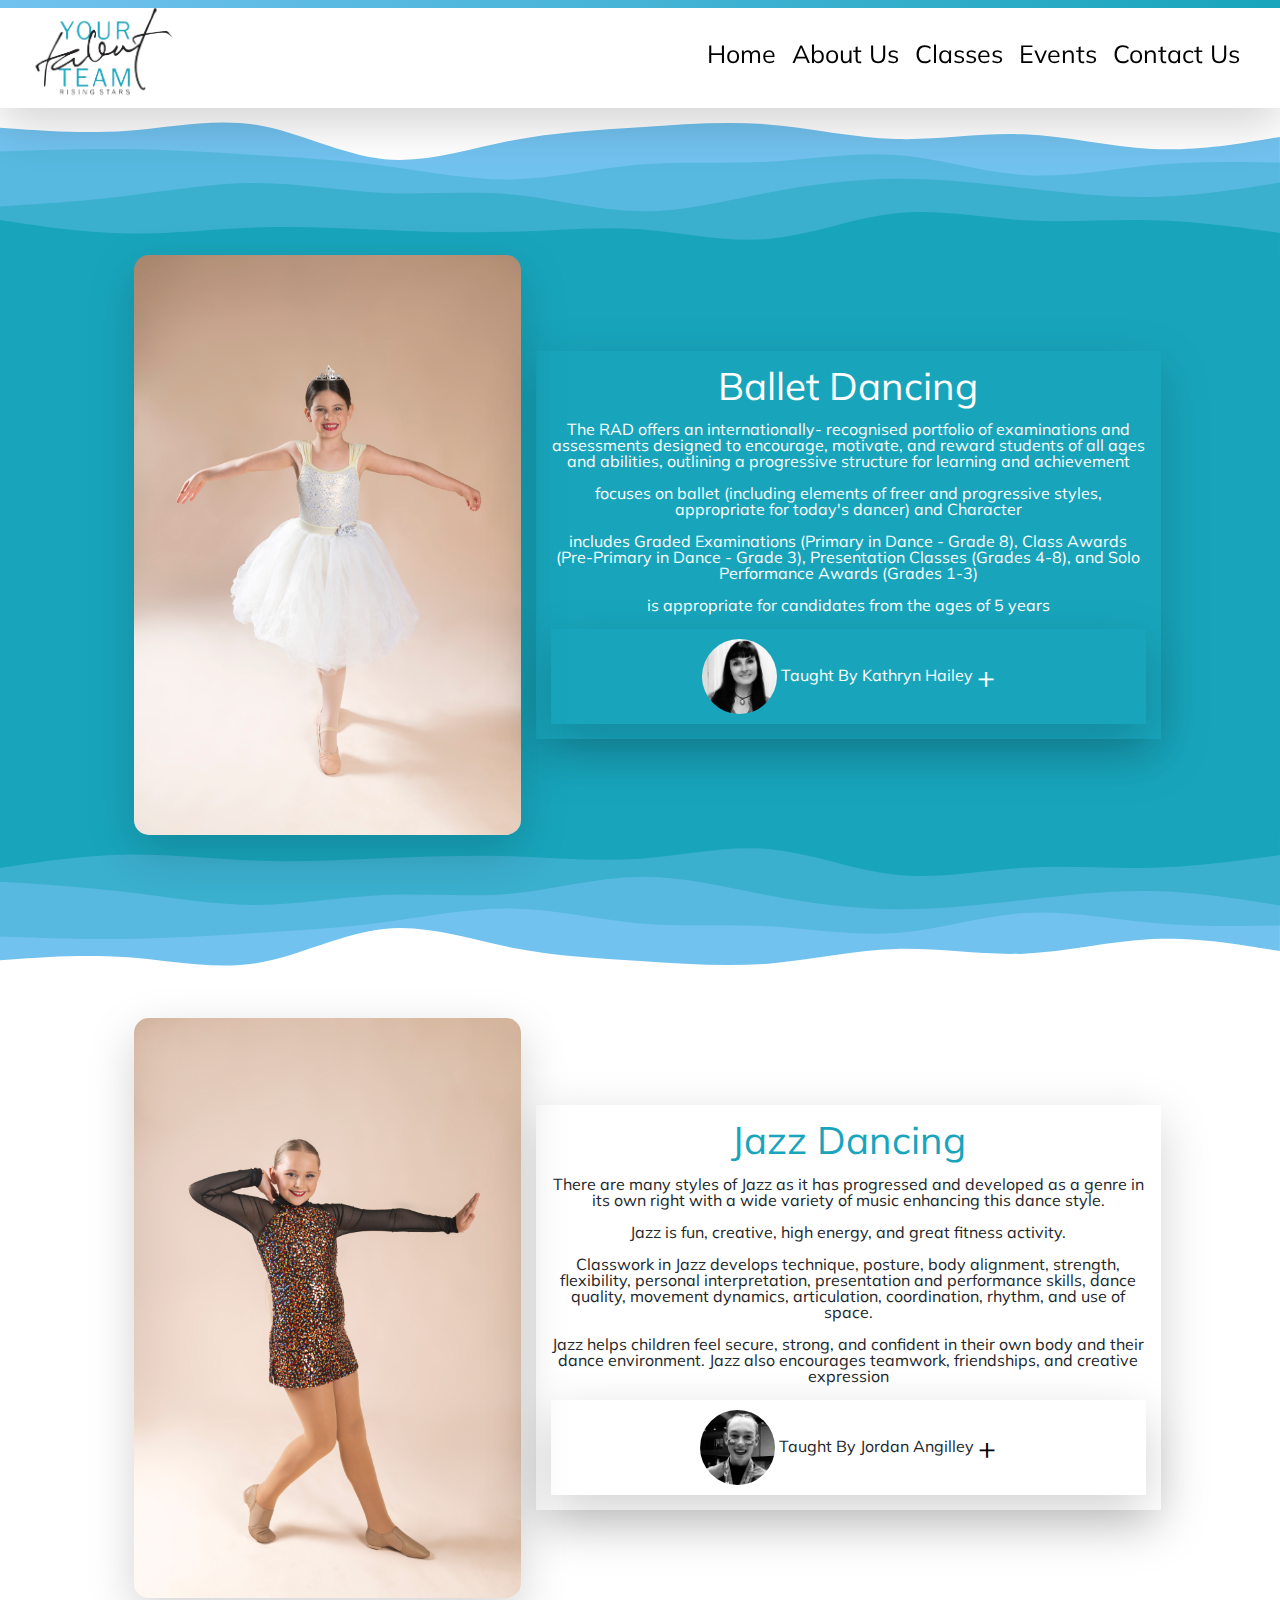
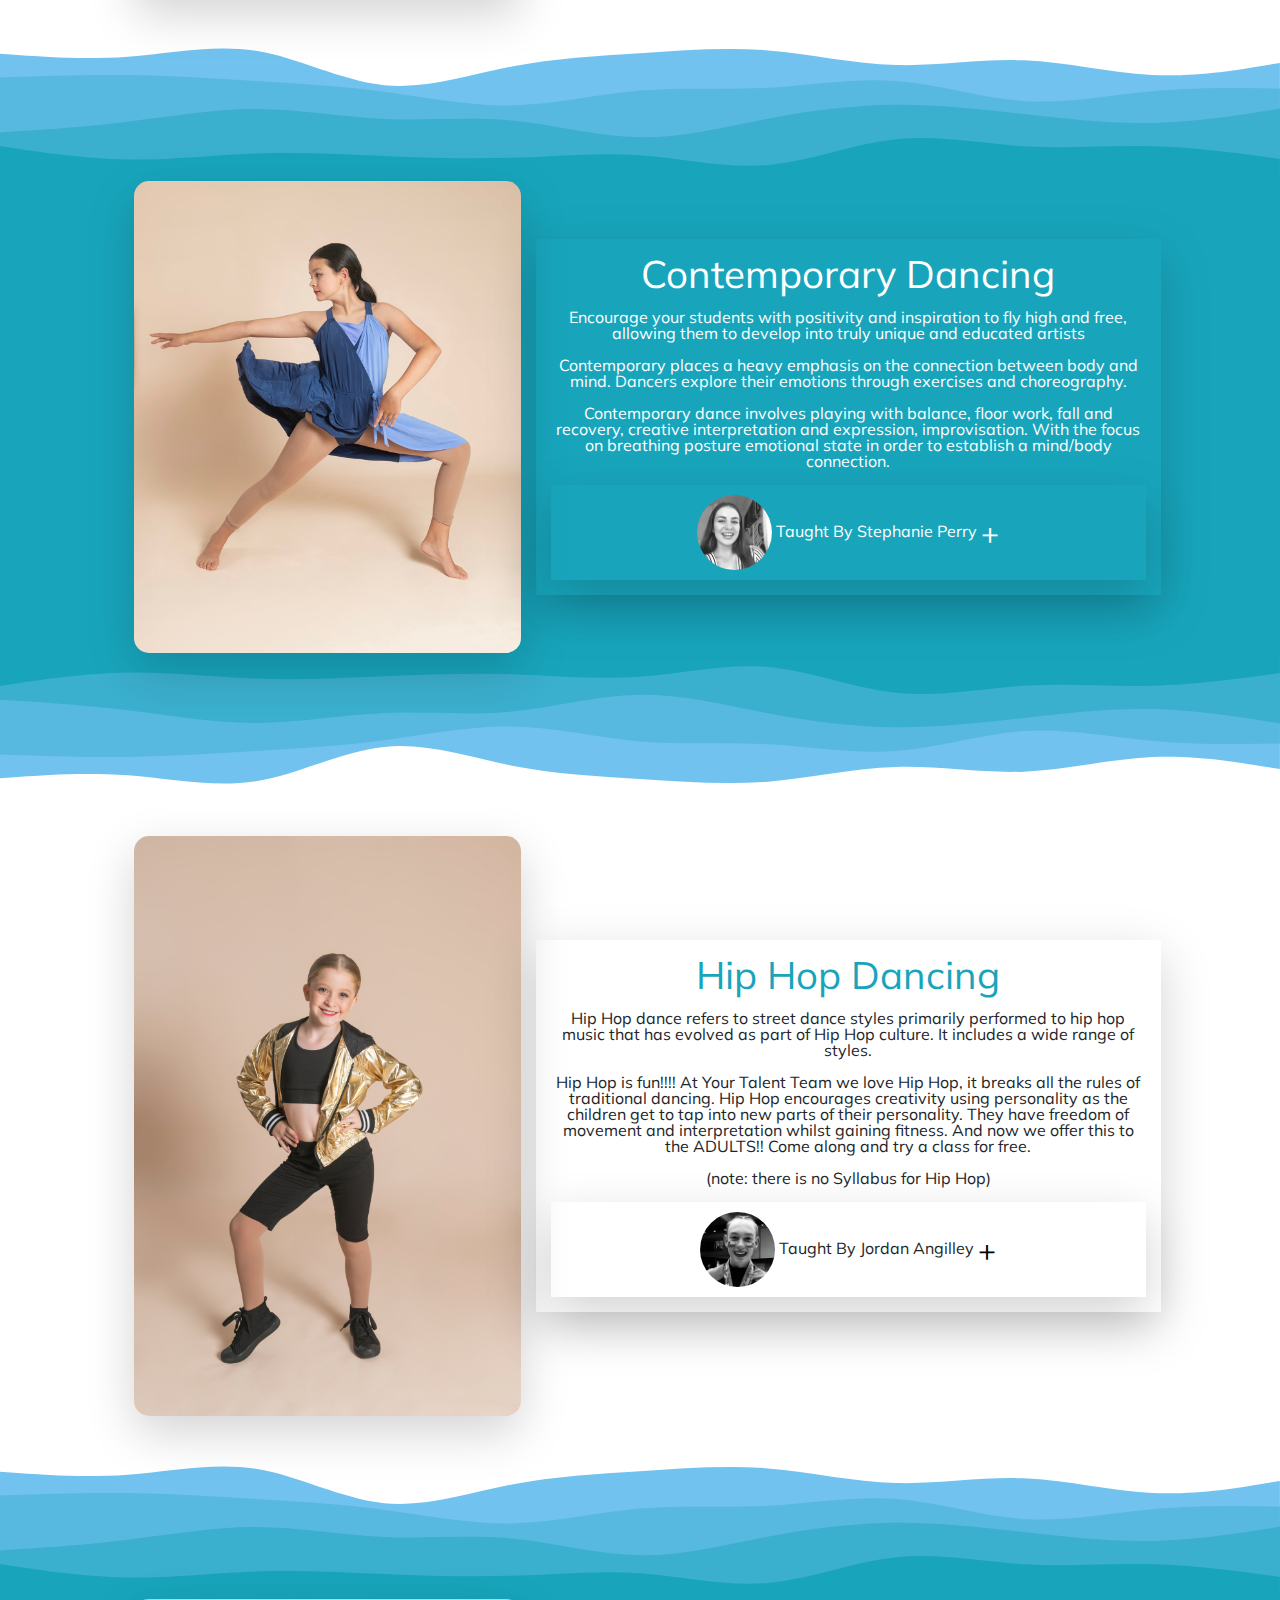
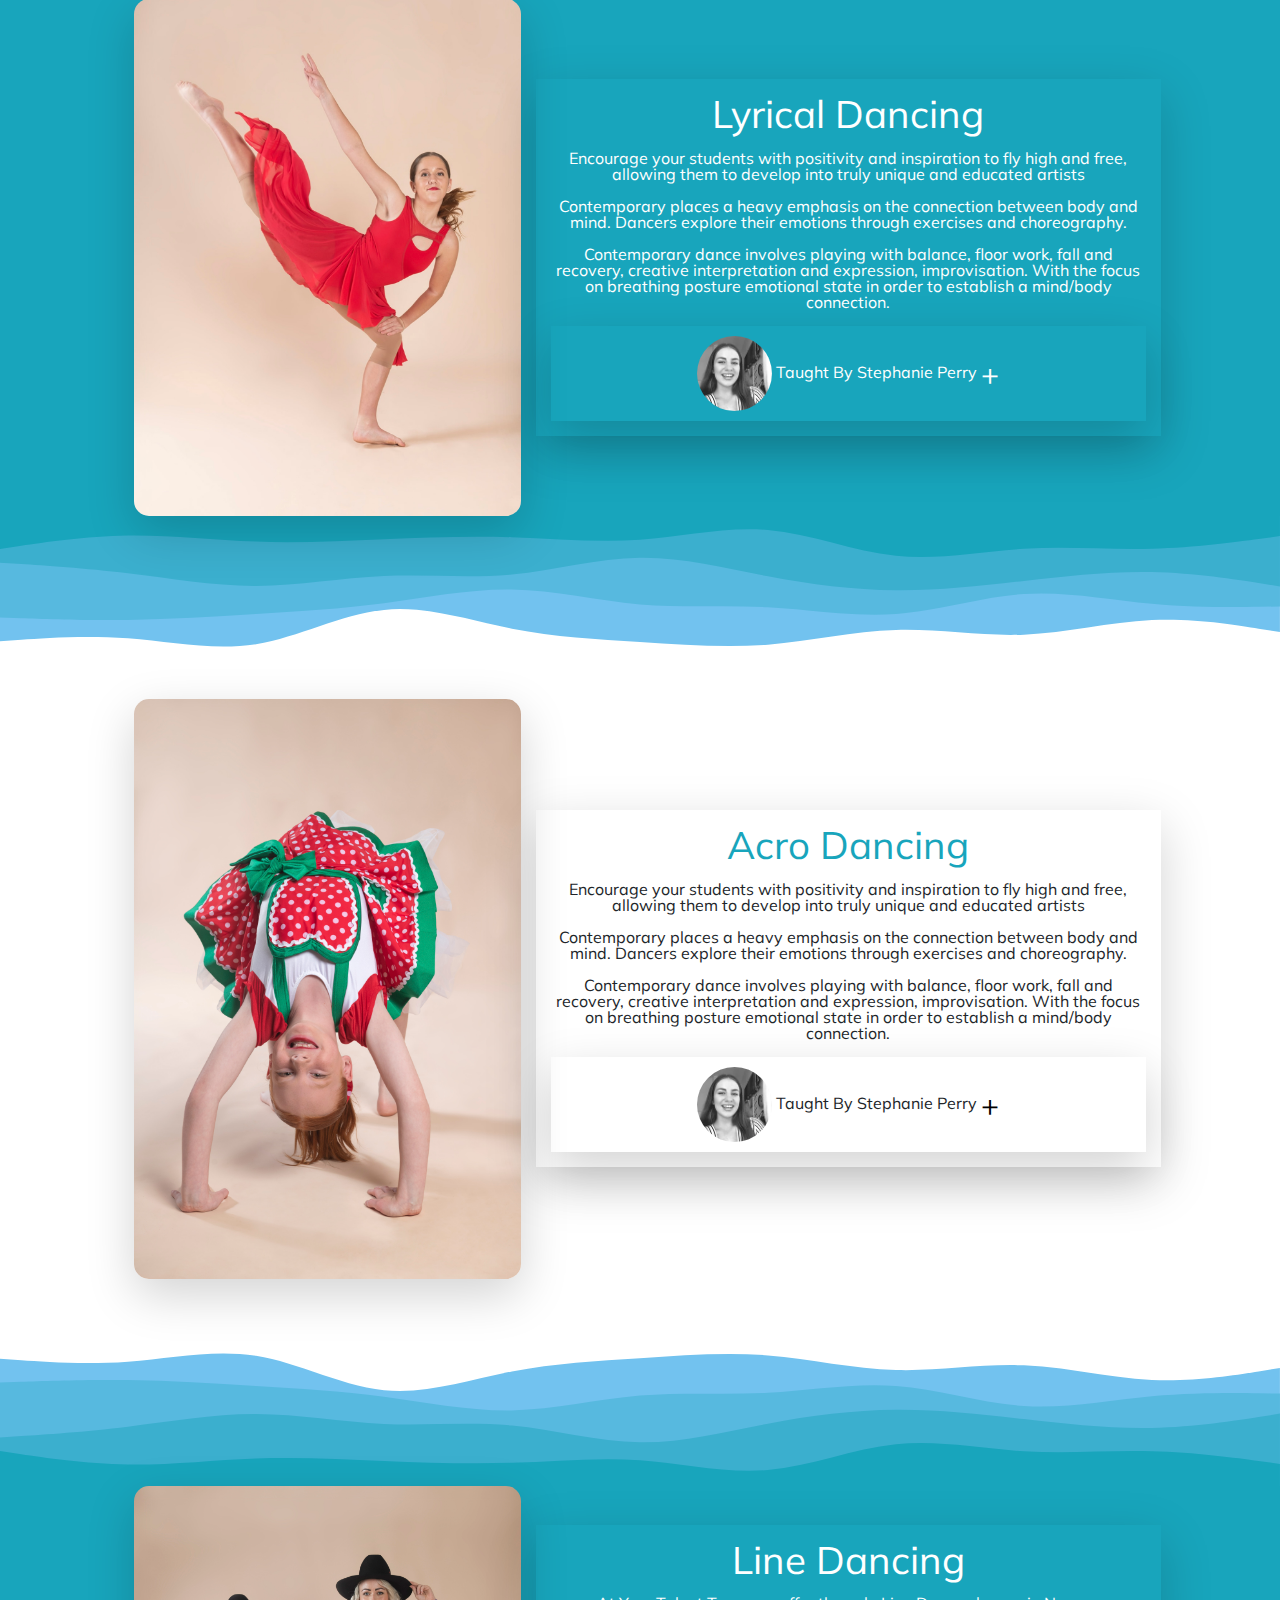
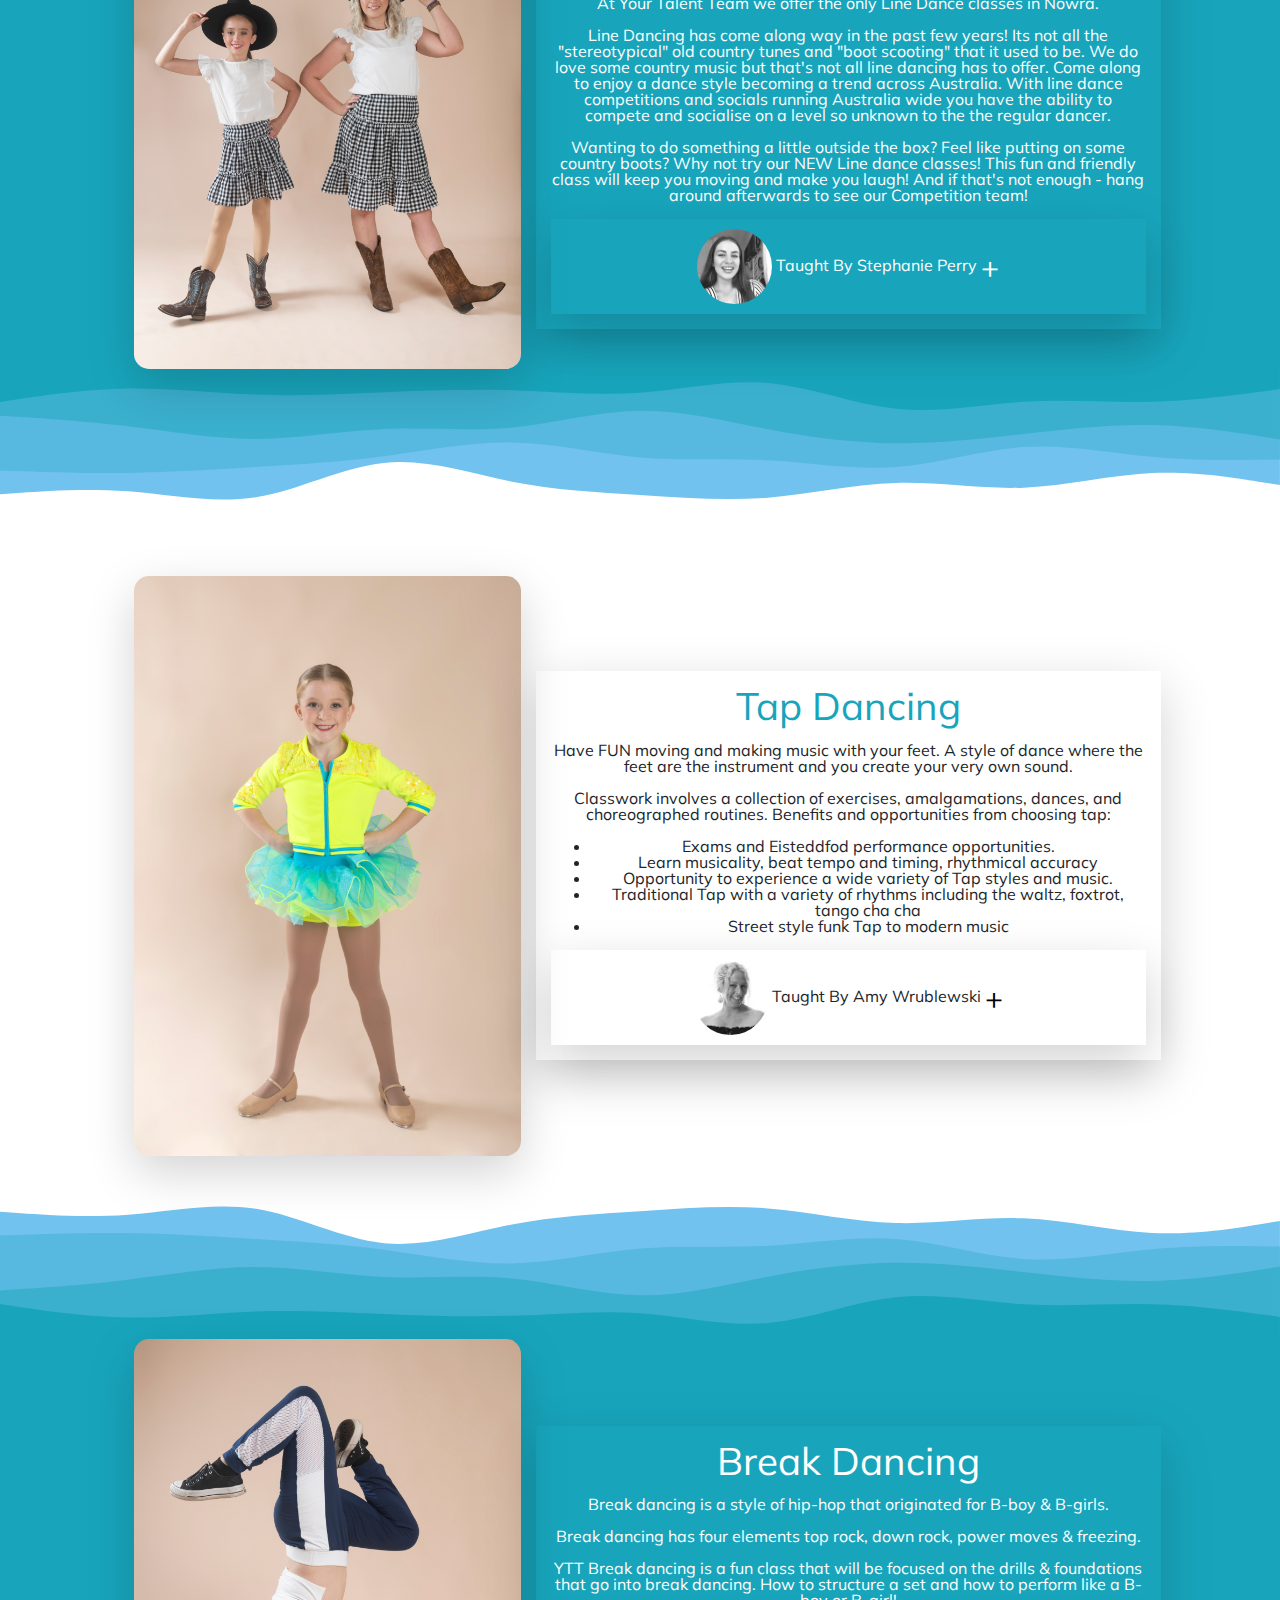
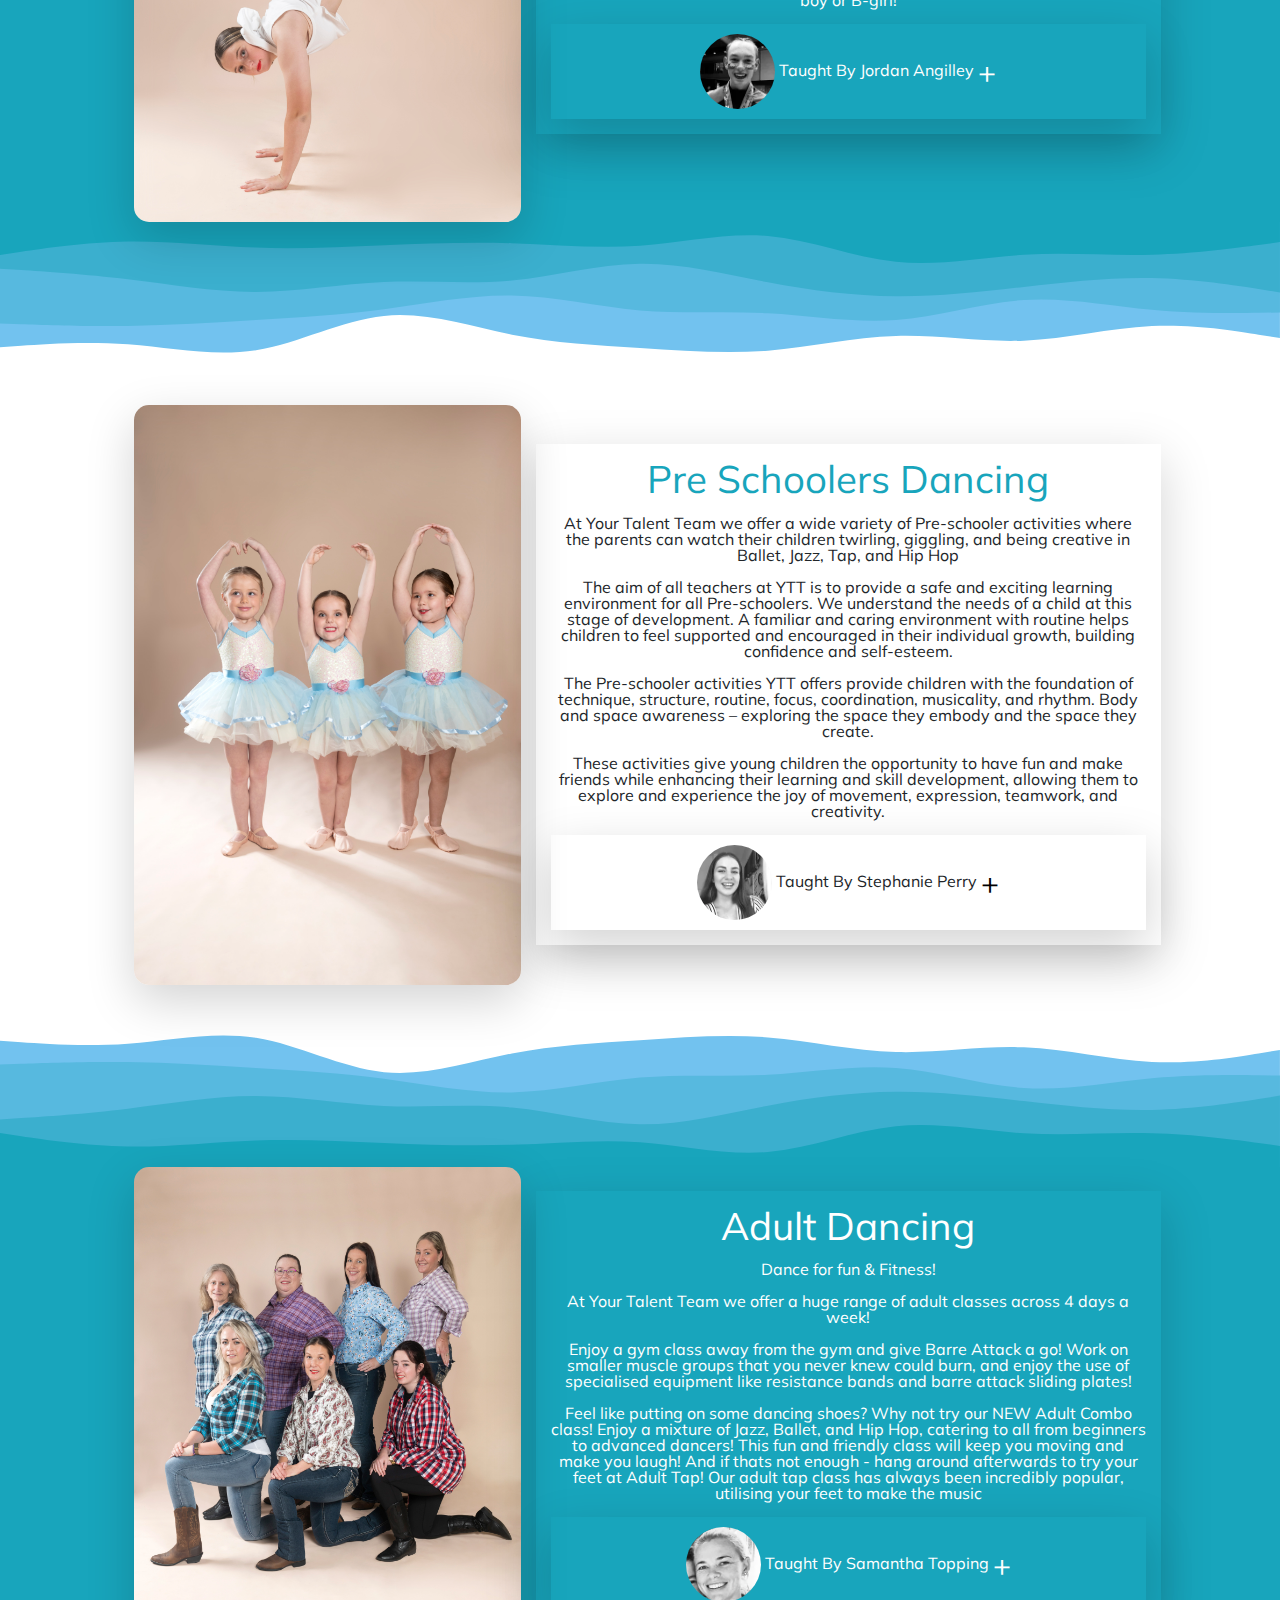
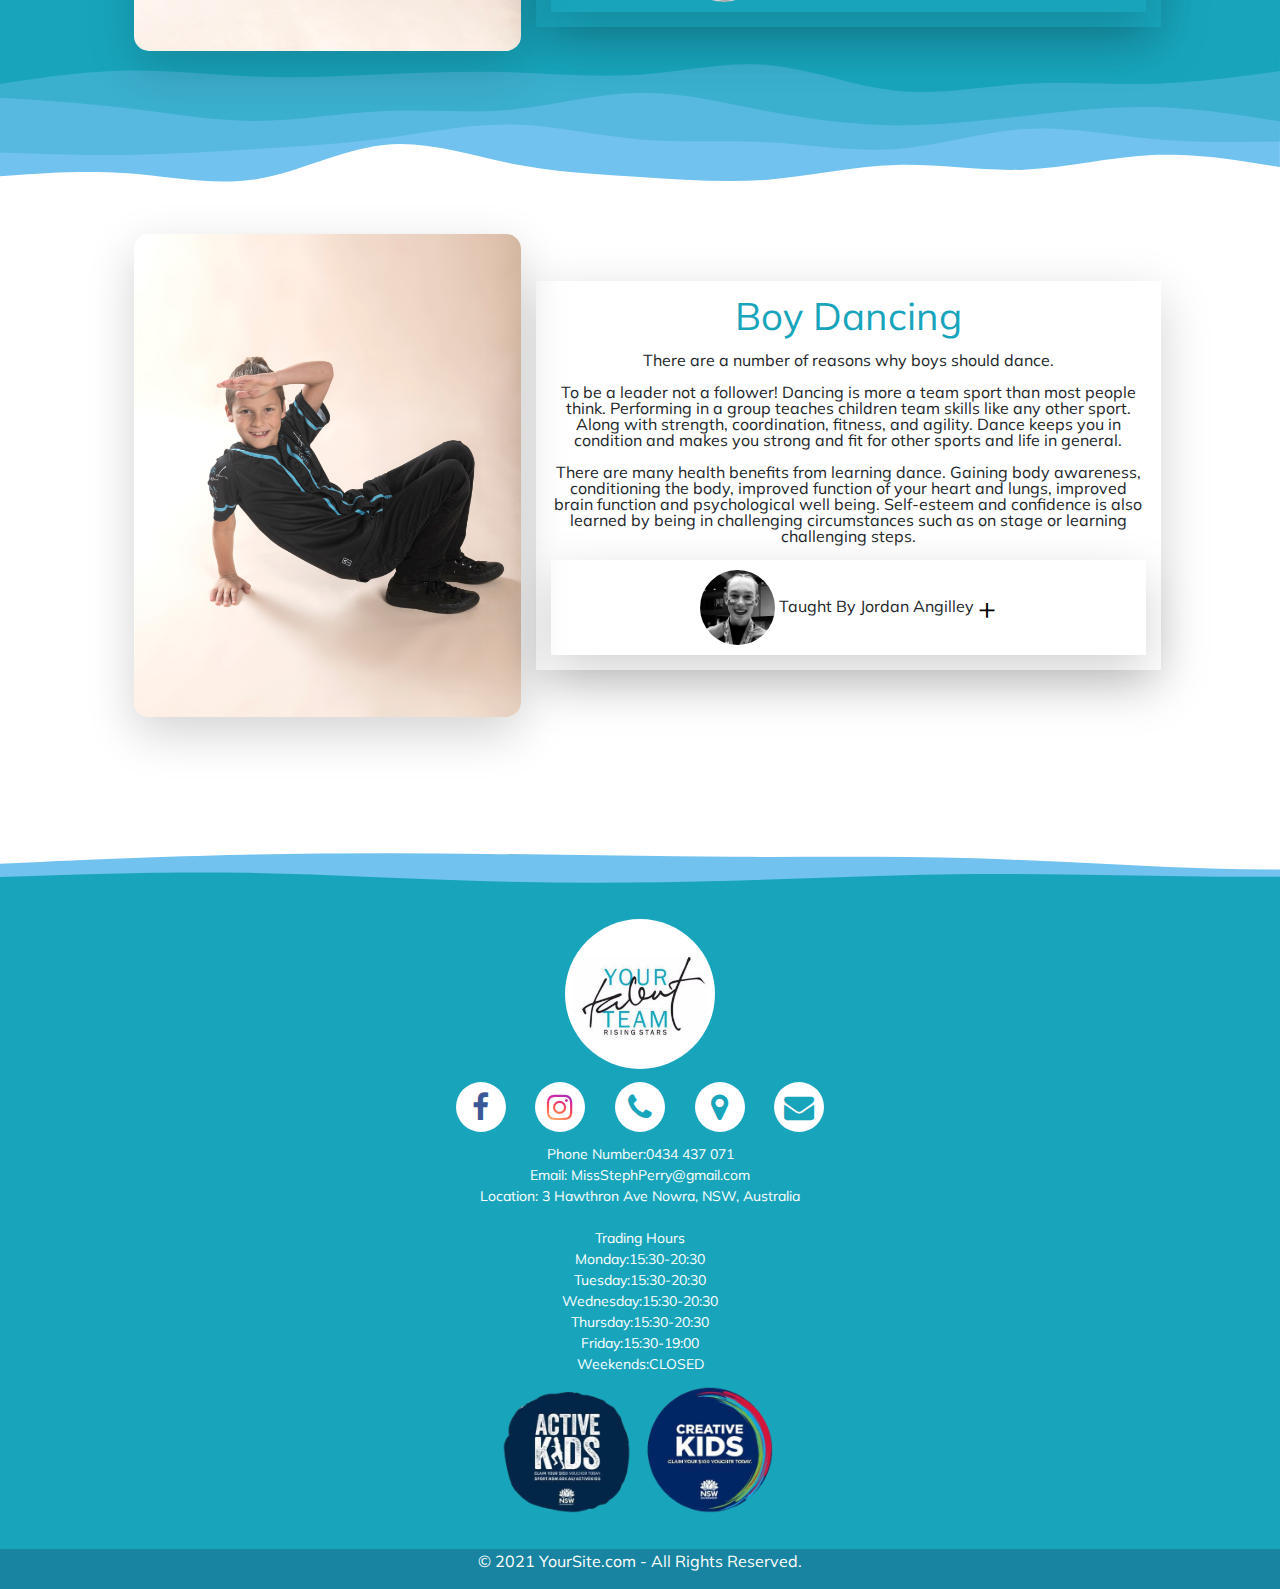
==== YTT/classes.html @ 828937c7 "fix class page order and lag" ====
<!DOCTYPE html>
<html lang="en">

<head>
    <link rel='icon' type='image/x-icon' href='imgs/image.png'>
    <link rel="stylesheet" href='css/style.css'>
    <link href='https://fonts.googleapis.com/css?family=Arvo' rel='stylesheet'>
    <meta charset="UTF-8">
    <meta http-equiv="X-UA-Compatible" content="IE=edge">
    <meta name="viewport" content="width=device-width, initial-scale=1.0, shrink-to-fit=no">
    <title>Your Talent Team</title>
    <link rel="stylesheet" href="https://maxcdn.bootstrapcdn.com/bootstrap/4.5.2/css/bootstrap.min.css">
    <link rel="stylesheet" href="https://use.fontawesome.com/releases/v5.6.3/css/all.css"
        integrity="sha384-UHRtZLI+pbxtHCWp1t77Bi1L4ZtiqrqD80Kn4Z8NTSRyMA2Fd33n5dQ8lWUE00s/" crossorigin="anonymous">
    <script src="https://ajax.googleapis.com/ajax/libs/jquery/3.5.1/jquery.min.js"></script>
    <script src="https://cdnjs.cloudflare.com/ajax/libs/popper.js/1.16.0/umd/popper.min.js"></script>
    <script src="https://maxcdn.bootstrapcdn.com/bootstrap/4.5.2/js/bootstrap.min.js"></script>
    <link rel="stylesheet" href="https://cdnjs.cloudflare.com/ajax/libs/font-awesome/4.7.0/css/font-awesome.min.css">
    <script src="https://ajax.googleapis.com/ajax/libs/jquery/3.5.1/jquery.min.js"></script>
    <link href="//fonts.cdnfonts.com/css/kollektif" rel="stylesheet">
    <script type='text/javascript'>
        function openNav() {
            document.getElementById("myNav").style.height = "100%";
        }

        function closeNav() {
            document.getElementById("myNav").style.height = "0%";
        }
        window.addEventListener('scroll', function () {
            var scrolled = document.documentElement.scrollTop;
            var height = document.documentElement.scrollHeight - document.documentElement.clientHeight;

            var heightChange = ((scrolled / height) * 100);
            document.getElementById('progress-bar').style.width = heightChange + "%";
        });
    </script>
</head>

<body>

    <div class='wrapper container'>
        <nav class="navbar navbar-expand-sm shadow-lg fixed-top" id='YTT-nav'>
            <a id='nav-photo' href='index.php'>
                <img src="imgs/white_logo1-.png" id="nav-photo" />
            </a>
            <ul class="navbar-nav ml-auto">
                <div class='navbar'>
                    <li class="active hide-icons hide">
                        <a class="nav-link nav-item" href="index.php#top">Home</a>
                    </li>
                    <li class='hide-icons hide'>
                        <a class="nav-link nav-item" href="index.php#about-us">About Us</a>
                    </li>
                    <li class='hide-icons hide'>
                        <a class="nav-link nav-item" href="index.php#classes">Classes</a>
                    </li>
                    <li class='hide-icons hide'>
                        <a class="nav-link nav-item" href="index.php#event-div">Events</a>
                    </li>
                    <li class='hide-icons hide'>
                        <a class="nav-link nav-item" href="index.php#contact-us-div">Contact Us</a>
                    </li>
                    <li id='show-hamburger' class='navbar-brand' style='cursor: pointer;' onclick="openNav()">
                        <div class='hamburger'></div>
                        <div class='hamburger'></div>
                        <div class='hamburger'></div>
                    </li>
                </div>
            </ul>
        </nav>
    </div>
    <div id="myNav" class="overlay">
        <a href="javascript:void(0)" class="closebtn" onclick="closeNav()">&times;</a>
        <div class="overlay-content">
            <a href="index.php#top" onclick="closeNav()">Home</a>
            <a href="index.php#about-us" onclick="closeNav()">About Us</a>
            <a href="index.php#classes" onclick="closeNav()">Classes</a>
            <a href="index.php#event-div" onclick="closeNav()">Events</a>
            <a href="index.php#contact-us-div" onclick="closeNav()">Contact Us</a>
        </div>
    </div>
    <div id='progress-bar' class='fixed-top'>

    </div>
    <br /><br /><br>
    <div class="justify-content-center container-fluid" id='class-page-div'>
        <div id='svg-class'>
            <svg xmlns="http://www.w3.org/2000/svg" xmlns:xlink="http://www.w3.org/1999/xlink" id="visual"
                viewBox="0 0 1400 200" version="1.1">
                <path
                    d="M0 61L23.3 62.7C46.7 64.3 93.3 67.7 140 64.2C186.7 60.7 233.3 50.3 280 57.8C326.7 65.3 373.3 90.7 420 95.3C466.7 100 513.3 84 560 74.8C606.7 65.7 653.3 63.3 700 60.3C746.7 57.3 793.3 53.7 840 57.3C886.7 61 933.3 72 980 73.3C1026.7 74.7 1073.3 66.3 1120 68.2C1166.7 70 1213.3 82 1260 84.2C1306.7 86.3 1353.3 78.7 1376.7 74.8L1400 71L1400 201L1376.7 201C1353.3 201 1306.7 201 1260 201C1213.3 201 1166.7 201 1120 201C1073.3 201 1026.7 201 980 201C933.3 201 886.7 201 840 201C793.3 201 746.7 201 700 201C653.3 201 606.7 201 560 201C513.3 201 466.7 201 420 201C373.3 201 326.7 201 280 201C233.3 201 186.7 201 140 201C93.3 201 46.7 201 23.3 201L0 201Z"
                    fill="#72c2ef" />
                <path
                    d="M0 87L23.3 86.2C46.7 85.3 93.3 83.7 140 84.3C186.7 85 233.3 88 280 90.8C326.7 93.7 373.3 96.3 420 102.5C466.7 108.7 513.3 118.3 560 117.5C606.7 116.7 653.3 105.3 700 101.3C746.7 97.3 793.3 100.7 840 98.2C886.7 95.7 933.3 87.3 980 90.8C1026.7 94.3 1073.3 109.7 1120 112.7C1166.7 115.7 1213.3 106.3 1260 102C1306.7 97.7 1353.3 98.3 1376.7 98.7L1400 99L1400 201L1376.7 201C1353.3 201 1306.7 201 1260 201C1213.3 201 1166.7 201 1120 201C1073.3 201 1026.7 201 980 201C933.3 201 886.7 201 840 201C793.3 201 746.7 201 700 201C653.3 201 606.7 201 560 201C513.3 201 466.7 201 420 201C373.3 201 326.7 201 280 201C233.3 201 186.7 201 140 201C93.3 201 46.7 201 23.3 201L0 201Z"
                    fill="#57b9df" />
                <path
                    d="M0 147L23.3 145.5C46.7 144 93.3 141 140 135.3C186.7 129.7 233.3 121.3 280 121.5C326.7 121.7 373.3 130.3 420 132.3C466.7 134.3 513.3 129.7 560 134C606.7 138.3 653.3 151.7 700 152.3C746.7 153 793.3 141 840 132C886.7 123 933.3 117 980 116.7C1026.7 116.3 1073.3 121.7 1120 127C1166.7 132.3 1213.3 137.7 1260 136.7C1306.7 135.7 1353.3 128.3 1376.7 124.7L1400 121L1400 201L1376.7 201C1353.3 201 1306.7 201 1260 201C1213.3 201 1166.7 201 1120 201C1073.3 201 1026.7 201 980 201C933.3 201 886.7 201 840 201C793.3 201 746.7 201 700 201C653.3 201 606.7 201 560 201C513.3 201 466.7 201 420 201C373.3 201 326.7 201 280 201C233.3 201 186.7 201 140 201C93.3 201 46.7 201 23.3 201L0 201Z"
                    fill="#3bafce" />
                <path
                    d="M0 162L23.3 165.5C46.7 169 93.3 176 140 176.7C186.7 177.3 233.3 171.7 280 170C326.7 168.3 373.3 170.7 420 172.7C466.7 174.7 513.3 176.3 560 174.8C606.7 173.3 653.3 168.7 700 172C746.7 175.3 793.3 186.7 840 182.7C886.7 178.7 933.3 159.3 980 154.5C1026.7 149.7 1073.3 159.3 1120 162.2C1166.7 165 1213.3 161 1260 162.2C1306.7 163.3 1353.3 169.7 1376.7 172.8L1400 176L1400 201L1376.7 201C1353.3 201 1306.7 201 1260 201C1213.3 201 1166.7 201 1120 201C1073.3 201 1026.7 201 980 201C933.3 201 886.7 201 840 201C793.3 201 746.7 201 700 201C653.3 201 606.7 201 560 201C513.3 201 466.7 201 420 201C373.3 201 326.7 201 280 201C233.3 201 186.7 201 140 201C93.3 201 46.7 201 23.3 201L0 201Z"
                    fill="#18a5bc" />
            </svg>
        </div>
        <div class="row mx-auto justify-content-center container-fluid d-flex'class-row contrast-div" id='ballet-dancing-class-page'>
            <div class='col-9 col-sm-4'>
                <img src="imgs/Classes/ballet.jpg" id='class-page-img' width='100%'
                    class='shadow-lg class-page-photos' />
            </div>
            <div class='class-page-text class-page-text-contrast col-sm-6 col-12 align-self-center shadow-lg marg-top'>
                <br />
                <p class='class-page-title align-self-center class-page-title-contrast'>Ballet Dancing</p>
                <p>The RAD offers an internationally- recognised portfolio of examinations and assessments designed to
                    encourage, motivate, and reward students of all ages and abilities, outlining a progressive
                    structure for learning and achievement</p>
                <p>focuses on ballet (including elements of freer and progressive styles, appropriate for today's
                    dancer) and Character</p>
                <p>includes Graded Examinations (Primary in Dance - Grade 8), Class Awards (Pre-Primary in Dance - Grade
                    3), Presentation Classes (Grades 4-8), and Solo Performance Awards (Grades 1-3)</p>
                <p>is appropriate for candidates from the ages of 5 years</p>
                <div class='class-profile container shadow-lg' style='margin-bottom: 15px;'>
                    <div style='padding-top:10px;padding-bottom:10px;'>
                        <img src='imgs/Classes/kathryn.jpg' height='75px' width='75px' style='border-radius: 50%;' />
                        <span>Taught By Kathryn Hailey</span>
                        <a href='#show-more-ballet' data-toggle='collapse'
                            style='font-size:30px;vertical-align: middle;color:white !important;text-decoration:none;'>&#43;</a>
                        <div id='show-more-ballet' class='collapse'>
                            <br />
                            <p>Kathryn Hailey has been involved in ballet and dance her entire life. Her early training
                                began with Kim Traynor, Beverly Rowles, and the staff at McDonald College. She completed
                                all RAD exams and gained her teaching qualifications with Distinction. Kathryn danced
                                professionally in Australia and overseas, the highlight of her career working with
                                Gelsey Kirkland in New York and performing alongside The Lithuanian Ballet Company.</p>
                            <p>She went on to run several dance studios such as Berry Dance Studio and recently
                                Dreamfeet and Enpremiere, both ballet schools in Sydney. </p>
                            <p>Kathryn has also taught at Mcdonald college, Ed5 international, and Sydney Dance Company
                                over the last 20 years. </p>
                        </div>
                    </div>

                </div>
            </div>
        </div>

        <div class='class-bottom-svg'>
            <svg xmlns="http://www.w3.org/2000/svg" xmlns:xlink="http://www.w3.org/1999/xlink" id="visual"
                viewBox="0 0 1400 200" version="1.1">
                <path
                    d="M0 137L23.3 135.3C46.7 133.7 93.3 130.3 140 133.8C186.7 137.3 233.3 147.7 280 140.2C326.7 132.7 373.3 107.3 420 102.7C466.7 98 513.3 114 560 123.2C606.7 132.3 653.3 134.7 700 137.7C746.7 140.7 793.3 144.3 840 140.7C886.7 137 933.3 126 980 124.7C1026.7 123.3 1073.3 131.7 1120 129.8C1166.7 128 1213.3 116 1260 113.8C1306.7 111.7 1353.3 119.3 1376.7 123.2L1400 127L1400 0L1376.7 0C1353.3 0 1306.7 0 1260 0C1213.3 0 1166.7 0 1120 0C1073.3 0 1026.7 0 980 0C933.3 0 886.7 0 840 0C793.3 0 746.7 0 700 0C653.3 0 606.7 0 560 0C513.3 0 466.7 0 420 0C373.3 0 326.7 0 280 0C233.3 0 186.7 0 140 0C93.3 0 46.7 0 23.3 0L0 0Z"
                    fill="#72c2ef" />
                <path
                    d="M0 111L23.3 111.8C46.7 112.7 93.3 114.3 140 113.7C186.7 113 233.3 110 280 107.2C326.7 104.3 373.3 101.7 420 95.5C466.7 89.3 513.3 79.7 560 80.5C606.7 81.3 653.3 92.7 700 96.7C746.7 100.7 793.3 97.3 840 99.8C886.7 102.3 933.3 110.7 980 107.2C1026.7 103.7 1073.3 88.3 1120 85.3C1166.7 82.3 1213.3 91.7 1260 96C1306.7 100.3 1353.3 99.7 1376.7 99.3L1400 99L1400 0L1376.7 0C1353.3 0 1306.7 0 1260 0C1213.3 0 1166.7 0 1120 0C1073.3 0 1026.7 0 980 0C933.3 0 886.7 0 840 0C793.3 0 746.7 0 700 0C653.3 0 606.7 0 560 0C513.3 0 466.7 0 420 0C373.3 0 326.7 0 280 0C233.3 0 186.7 0 140 0C93.3 0 46.7 0 23.3 0L0 0Z"
                    fill="#57b9df" />
                <path
                    d="M0 51L23.3 52.5C46.7 54 93.3 57 140 62.7C186.7 68.3 233.3 76.7 280 76.5C326.7 76.3 373.3 67.7 420 65.7C466.7 63.7 513.3 68.3 560 64C606.7 59.7 653.3 46.3 700 45.7C746.7 45 793.3 57 840 66C886.7 75 933.3 81 980 81.3C1026.7 81.7 1073.3 76.3 1120 71C1166.7 65.7 1213.3 60.3 1260 61.3C1306.7 62.3 1353.3 69.7 1376.7 73.3L1400 77L1400 0L1376.7 0C1353.3 0 1306.7 0 1260 0C1213.3 0 1166.7 0 1120 0C1073.3 0 1026.7 0 980 0C933.3 0 886.7 0 840 0C793.3 0 746.7 0 700 0C653.3 0 606.7 0 560 0C513.3 0 466.7 0 420 0C373.3 0 326.7 0 280 0C233.3 0 186.7 0 140 0C93.3 0 46.7 0 23.3 0L0 0Z"
                    fill="#3bafce" />
                <path
                    d="M0 36L23.3 32.5C46.7 29 93.3 22 140 21.3C186.7 20.7 233.3 26.3 280 28C326.7 29.7 373.3 27.3 420 25.3C466.7 23.3 513.3 21.7 560 23.2C606.7 24.7 653.3 29.3 700 26C746.7 22.7 793.3 11.3 840 15.3C886.7 19.3 933.3 38.7 980 43.5C1026.7 48.3 1073.3 38.7 1120 35.8C1166.7 33 1213.3 37 1260 35.8C1306.7 34.7 1353.3 28.3 1376.7 25.2L1400 22L1400 0L1376.7 0C1353.3 0 1306.7 0 1260 0C1213.3 0 1166.7 0 1120 0C1073.3 0 1026.7 0 980 0C933.3 0 886.7 0 840 0C793.3 0 746.7 0 700 0C653.3 0 606.7 0 560 0C513.3 0 466.7 0 420 0C373.3 0 326.7 0 280 0C233.3 0 186.7 0 140 0C93.3 0 46.7 0 23.3 0L0 0Z"
                    fill="#18a5bc" />
            </svg>
        </div>

        <div class="row mx-auto justify-content-center container-fluid d-flex'class-row"
            id='jazz-dancing-class-page'>
            <div class='col-9 col-sm-4'>
                <img src="imgs/Classes/IMG-3777.jpg" id='class-page-img' width='100%'
                    class='shadow-lg class-page-photos' />
            </div>
            <div class='class-page-text col-sm-6 col-12 align-self-center shadow-lg marg-top'>
                <br />
                <p class='class-page-title align-self-center'>Jazz Dancing</p>
                <p>There are many styles of Jazz as it has progressed and developed as a genre in its own right with a
                    wide variety of music enhancing this dance style. </p>
                <p>Jazz is fun, creative, high energy, and great fitness activity.</p>
                <p>Classwork in Jazz develops technique, posture, body alignment, strength, flexibility, personal
                    interpretation, presentation and performance skills, dance quality, movement dynamics, articulation,
                    coordination, rhythm, and use of space.</p>
                <p>Jazz helps children feel secure, strong, and confident in their own body and their dance environment.
                    Jazz also encourages teamwork, friendships, and creative expression</p>
                <div class='class-profile container shadow-lg' style='margin-bottom: 15px;'>
                    <div style='padding-top:10px;padding-bottom:10px;'>
                        <img src='imgs/Classes/jordan.jpg' height='75px' width='75px' style='border-radius: 50%;' />
                        <span>Taught By Jordan Angilley</span>
                        <a href='#show-more-jazz' data-toggle='collapse'
                            style='font-size:30px;vertical-align: middle;color:black !important;text-decoration:none;'>&#43;</a>
                        <div id='show-more-jazz' class='collapse'>
                            <br />
                            <p>Jordan first found his passion and love for dance at the age of 4, starting in an
                                all-boys Hip Hop class in a local studio at Dapto. As he grew up and moved to the south
                                coast, he joined many other dance companies and partaken in many more styles, such as
                                jazz, lyrical and contemporary. Jordan’s passion for dance grew more and more, learning
                                from a variety of teachers and improving his skills. </p>
                            <p>Since joining YTT in 2017 as a student, Jordan was given the opportunity to teach hip hop
                                to the boys class he partakes in, which he gladly accepted, beginning his career as a
                                dance teacher. Jordan’s passion for hip hop forever grows as he strives to not only
                                teach more but to learn more about it, passing down his knowledge to his students and
                                help them grow as dancers. His eager and energetic charisma is fueled by his desire to
                                spread his knowledge of dance to a younger generation. Jordan strives to become a
                                qualified dance teacher, partaking in many courses to broaden his skills base in order
                                to share more with his students.</p>
                        </div>
                    </div>

                </div>
            </div>
        </div>

        <div id='svg-class'>
            <svg xmlns="http://www.w3.org/2000/svg" xmlns:xlink="http://www.w3.org/1999/xlink" id="visual"
                viewBox="0 0 1400 200" version="1.1">
                <path
                    d="M0 61L23.3 62.7C46.7 64.3 93.3 67.7 140 64.2C186.7 60.7 233.3 50.3 280 57.8C326.7 65.3 373.3 90.7 420 95.3C466.7 100 513.3 84 560 74.8C606.7 65.7 653.3 63.3 700 60.3C746.7 57.3 793.3 53.7 840 57.3C886.7 61 933.3 72 980 73.3C1026.7 74.7 1073.3 66.3 1120 68.2C1166.7 70 1213.3 82 1260 84.2C1306.7 86.3 1353.3 78.7 1376.7 74.8L1400 71L1400 201L1376.7 201C1353.3 201 1306.7 201 1260 201C1213.3 201 1166.7 201 1120 201C1073.3 201 1026.7 201 980 201C933.3 201 886.7 201 840 201C793.3 201 746.7 201 700 201C653.3 201 606.7 201 560 201C513.3 201 466.7 201 420 201C373.3 201 326.7 201 280 201C233.3 201 186.7 201 140 201C93.3 201 46.7 201 23.3 201L0 201Z"
                    fill="#72c2ef" />
                <path
                    d="M0 87L23.3 86.2C46.7 85.3 93.3 83.7 140 84.3C186.7 85 233.3 88 280 90.8C326.7 93.7 373.3 96.3 420 102.5C466.7 108.7 513.3 118.3 560 117.5C606.7 116.7 653.3 105.3 700 101.3C746.7 97.3 793.3 100.7 840 98.2C886.7 95.7 933.3 87.3 980 90.8C1026.7 94.3 1073.3 109.7 1120 112.7C1166.7 115.7 1213.3 106.3 1260 102C1306.7 97.7 1353.3 98.3 1376.7 98.7L1400 99L1400 201L1376.7 201C1353.3 201 1306.7 201 1260 201C1213.3 201 1166.7 201 1120 201C1073.3 201 1026.7 201 980 201C933.3 201 886.7 201 840 201C793.3 201 746.7 201 700 201C653.3 201 606.7 201 560 201C513.3 201 466.7 201 420 201C373.3 201 326.7 201 280 201C233.3 201 186.7 201 140 201C93.3 201 46.7 201 23.3 201L0 201Z"
                    fill="#57b9df" />
                <path
                    d="M0 147L23.3 145.5C46.7 144 93.3 141 140 135.3C186.7 129.7 233.3 121.3 280 121.5C326.7 121.7 373.3 130.3 420 132.3C466.7 134.3 513.3 129.7 560 134C606.7 138.3 653.3 151.7 700 152.3C746.7 153 793.3 141 840 132C886.7 123 933.3 117 980 116.7C1026.7 116.3 1073.3 121.7 1120 127C1166.7 132.3 1213.3 137.7 1260 136.7C1306.7 135.7 1353.3 128.3 1376.7 124.7L1400 121L1400 201L1376.7 201C1353.3 201 1306.7 201 1260 201C1213.3 201 1166.7 201 1120 201C1073.3 201 1026.7 201 980 201C933.3 201 886.7 201 840 201C793.3 201 746.7 201 700 201C653.3 201 606.7 201 560 201C513.3 201 466.7 201 420 201C373.3 201 326.7 201 280 201C233.3 201 186.7 201 140 201C93.3 201 46.7 201 23.3 201L0 201Z"
                    fill="#3bafce" />
                <path
                    d="M0 162L23.3 165.5C46.7 169 93.3 176 140 176.7C186.7 177.3 233.3 171.7 280 170C326.7 168.3 373.3 170.7 420 172.7C466.7 174.7 513.3 176.3 560 174.8C606.7 173.3 653.3 168.7 700 172C746.7 175.3 793.3 186.7 840 182.7C886.7 178.7 933.3 159.3 980 154.5C1026.7 149.7 1073.3 159.3 1120 162.2C1166.7 165 1213.3 161 1260 162.2C1306.7 163.3 1353.3 169.7 1376.7 172.8L1400 176L1400 201L1376.7 201C1353.3 201 1306.7 201 1260 201C1213.3 201 1166.7 201 1120 201C1073.3 201 1026.7 201 980 201C933.3 201 886.7 201 840 201C793.3 201 746.7 201 700 201C653.3 201 606.7 201 560 201C513.3 201 466.7 201 420 201C373.3 201 326.7 201 280 201C233.3 201 186.7 201 140 201C93.3 201 46.7 201 23.3 201L0 201Z"
                    fill="#18a5bc" />
            </svg>
        </div>

        <div class="row mx-auto justify-content-center container-fluid d-flex'class-row contrast-div"
            id='contemporary-dancing-class-page'>
            <div class='col-9 col-sm-4'>
                <img src='imgs/Classes/IMG-3779.jpg' id='class-page-img' width='100%'
                    class='shadow-lg class-page-photos' />
            </div>
            <div class='class-page-text class-page-text-contrast col-sm-6 col-12 align-self-center shadow-lg marg-top'>
                <br />
                <p class='class-page-title align-self-center class-page-title-contrast'>Contemporary Dancing</p>
                <p>Encourage your students with positivity and inspiration to fly high and free, allowing them to
                    develop into truly unique and educated artists</p>
                <p>Contemporary places a heavy emphasis on the connection between body and mind. Dancers explore their
                    emotions through exercises and choreography.</p>
                <p>Contemporary dance involves playing with balance, floor work, fall and recovery, creative
                    interpretation and expression, improvisation. With the focus on breathing posture emotional state in
                    order to establish a mind/body connection.</p>
                <div class='class-profile container shadow-lg' style='margin-bottom: 15px;'>
                    <div style='padding-top:10px;padding-bottom:10px;'>
                        <img src='imgs/Classes/steph.jpg' height='75px' width='75px' style='border-radius: 50%;' />
                        <span>Taught By Stephanie Perry</span>
                        <a href='#show-more-contemporary' data-toggle='collapse'
                            style='font-size:30px;vertical-align: middle;color:white !important;text-decoration:none;'>&#43;</a>
                        <div id='show-more-contemporary' class='collapse'>
                            <br />
                            <h3>Owner/Principal</h3>
                            <p>Stephanie has always loved dancing. When given the opportunity to assist in dance
                                classes, Stephanie was over the moon. She began learning the ways & developing her
                                knowledge, leading up to teaching her very own classes, Stephanie gained experience and
                                continued to teach for five years.</p>
                            <p>After recent events, Stephanie was eager to take ownership of Your Talent Team to
                                continue to provide a positive environment for our dancers to strive and achieve their
                                goals and develop their dance training in the Shoalhaven.</p>
                            <p>Stephanie looks forward to working with every dancer to meet their personal goals and
                                encourage every dancer to work their very hardest.</p>
                            <p>Stephanie is eager to continue her studies and gain more qualifications for her dance
                                teaching.</p>
                        </div>
                    </div>

                </div>
            </div>
        </div>
        <div class='class-bottom-svg'>
            <svg xmlns="http://www.w3.org/2000/svg" xmlns:xlink="http://www.w3.org/1999/xlink" id="visual"
                viewBox="0 0 1400 200" version="1.1">
                <path
                    d="M0 137L23.3 135.3C46.7 133.7 93.3 130.3 140 133.8C186.7 137.3 233.3 147.7 280 140.2C326.7 132.7 373.3 107.3 420 102.7C466.7 98 513.3 114 560 123.2C606.7 132.3 653.3 134.7 700 137.7C746.7 140.7 793.3 144.3 840 140.7C886.7 137 933.3 126 980 124.7C1026.7 123.3 1073.3 131.7 1120 129.8C1166.7 128 1213.3 116 1260 113.8C1306.7 111.7 1353.3 119.3 1376.7 123.2L1400 127L1400 0L1376.7 0C1353.3 0 1306.7 0 1260 0C1213.3 0 1166.7 0 1120 0C1073.3 0 1026.7 0 980 0C933.3 0 886.7 0 840 0C793.3 0 746.7 0 700 0C653.3 0 606.7 0 560 0C513.3 0 466.7 0 420 0C373.3 0 326.7 0 280 0C233.3 0 186.7 0 140 0C93.3 0 46.7 0 23.3 0L0 0Z"
                    fill="#72c2ef" />
                <path
                    d="M0 111L23.3 111.8C46.7 112.7 93.3 114.3 140 113.7C186.7 113 233.3 110 280 107.2C326.7 104.3 373.3 101.7 420 95.5C466.7 89.3 513.3 79.7 560 80.5C606.7 81.3 653.3 92.7 700 96.7C746.7 100.7 793.3 97.3 840 99.8C886.7 102.3 933.3 110.7 980 107.2C1026.7 103.7 1073.3 88.3 1120 85.3C1166.7 82.3 1213.3 91.7 1260 96C1306.7 100.3 1353.3 99.7 1376.7 99.3L1400 99L1400 0L1376.7 0C1353.3 0 1306.7 0 1260 0C1213.3 0 1166.7 0 1120 0C1073.3 0 1026.7 0 980 0C933.3 0 886.7 0 840 0C793.3 0 746.7 0 700 0C653.3 0 606.7 0 560 0C513.3 0 466.7 0 420 0C373.3 0 326.7 0 280 0C233.3 0 186.7 0 140 0C93.3 0 46.7 0 23.3 0L0 0Z"
                    fill="#57b9df" />
                <path
                    d="M0 51L23.3 52.5C46.7 54 93.3 57 140 62.7C186.7 68.3 233.3 76.7 280 76.5C326.7 76.3 373.3 67.7 420 65.7C466.7 63.7 513.3 68.3 560 64C606.7 59.7 653.3 46.3 700 45.7C746.7 45 793.3 57 840 66C886.7 75 933.3 81 980 81.3C1026.7 81.7 1073.3 76.3 1120 71C1166.7 65.7 1213.3 60.3 1260 61.3C1306.7 62.3 1353.3 69.7 1376.7 73.3L1400 77L1400 0L1376.7 0C1353.3 0 1306.7 0 1260 0C1213.3 0 1166.7 0 1120 0C1073.3 0 1026.7 0 980 0C933.3 0 886.7 0 840 0C793.3 0 746.7 0 700 0C653.3 0 606.7 0 560 0C513.3 0 466.7 0 420 0C373.3 0 326.7 0 280 0C233.3 0 186.7 0 140 0C93.3 0 46.7 0 23.3 0L0 0Z"
                    fill="#3bafce" />
                <path
                    d="M0 36L23.3 32.5C46.7 29 93.3 22 140 21.3C186.7 20.7 233.3 26.3 280 28C326.7 29.7 373.3 27.3 420 25.3C466.7 23.3 513.3 21.7 560 23.2C606.7 24.7 653.3 29.3 700 26C746.7 22.7 793.3 11.3 840 15.3C886.7 19.3 933.3 38.7 980 43.5C1026.7 48.3 1073.3 38.7 1120 35.8C1166.7 33 1213.3 37 1260 35.8C1306.7 34.7 1353.3 28.3 1376.7 25.2L1400 22L1400 0L1376.7 0C1353.3 0 1306.7 0 1260 0C1213.3 0 1166.7 0 1120 0C1073.3 0 1026.7 0 980 0C933.3 0 886.7 0 840 0C793.3 0 746.7 0 700 0C653.3 0 606.7 0 560 0C513.3 0 466.7 0 420 0C373.3 0 326.7 0 280 0C233.3 0 186.7 0 140 0C93.3 0 46.7 0 23.3 0L0 0Z"
                    fill="#18a5bc" />
            </svg>
        </div>

        <div class="row mx-auto justify-content-center container-fluid d-flex class-row"
            id='hiphop-dancing-class-page'>
            <div class='col-9 col-sm-4'>
                <img src="imgs/Classes/IMG-3773.jpg" id='class-page-img' width='100%'
                    class='shadow-lg class-page-photos' />
            </div>
            <div class='class-page-text col-sm-6 col-12 align-self-center shadow-lg marg-top'>
                <br />
                <p class='class-page-title align-self-center'>Hip Hop Dancing</p>
                <p>Hip Hop dance refers to street dance styles primarily performed to hip hop music that has evolved as
                    part of Hip Hop culture. It includes a wide range of styles. </p>
                <p>Hip Hop is fun!!!! At Your Talent Team we love Hip Hop, it breaks all the rules of traditional
                    dancing. Hip Hop encourages creativity using personality as the children get to tap into new parts
                    of their personality. They have freedom of movement and interpretation whilst gaining fitness. And
                    now we offer this to the ADULTS!! Come along and try a class for free.</p>
                <p>(note: there is no Syllabus for Hip Hop)</p>
                <div class='class-profile container shadow-lg' style='margin-bottom: 15px;'>
                    <div style='padding-top:10px;padding-bottom:10px;'>
                        <img src='imgs/Classes/jordan.jpg' height='75px' width='75px' style='border-radius: 50%;' />
                        <span>Taught By Jordan Angilley</span>
                        <a href='#show-more-hip-hop' data-toggle='collapse'
                            style='font-size:30px;vertical-align: middle;color:black !important;text-decoration:none;'>&#43;</a>
                        <div id='show-more-hip-hop' class='collapse'>
                            <br />
                            <p>Jordan first found his passion and love for dance at the age of 4, starting in an
                                all-boys Hip Hop class in a local studio at Dapto. As he grew up and moved to the south
                                coast, he joined many other dance companies and partaken in many more styles, such as
                                jazz, lyrical and contemporary. Jordan’s passion for dance grew more and more, learning
                                from a variety of teachers and improving his skills. </p>
                            <p>Since joining YTT in 2017 as a student, Jordan was given the opportunity to teach hip hop
                                to the boys class he partakes in, which he gladly accepted, beginning his career as a
                                dance teacher. Jordan’s passion for hip hop forever grows as he strives to not only
                                teach more but to learn more about it, passing down his knowledge to his students and
                                help them grow as dancers. His eager and energetic charisma is fueled by his desire to
                                spread his knowledge of dance to a younger generation. Jordan strives to become a
                                qualified dance teacher, partaking in many courses to broaden his skills base in order
                                to share more with his students.</p>
                        </div>
                    </div>

                </div>
            </div>
        </div>

        <div id='svg-class'>
            <svg xmlns="http://www.w3.org/2000/svg" xmlns:xlink="http://www.w3.org/1999/xlink" id="visual"
                viewBox="0 0 1400 200" version="1.1">
                <path
                    d="M0 61L23.3 62.7C46.7 64.3 93.3 67.7 140 64.2C186.7 60.7 233.3 50.3 280 57.8C326.7 65.3 373.3 90.7 420 95.3C466.7 100 513.3 84 560 74.8C606.7 65.7 653.3 63.3 700 60.3C746.7 57.3 793.3 53.7 840 57.3C886.7 61 933.3 72 980 73.3C1026.7 74.7 1073.3 66.3 1120 68.2C1166.7 70 1213.3 82 1260 84.2C1306.7 86.3 1353.3 78.7 1376.7 74.8L1400 71L1400 201L1376.7 201C1353.3 201 1306.7 201 1260 201C1213.3 201 1166.7 201 1120 201C1073.3 201 1026.7 201 980 201C933.3 201 886.7 201 840 201C793.3 201 746.7 201 700 201C653.3 201 606.7 201 560 201C513.3 201 466.7 201 420 201C373.3 201 326.7 201 280 201C233.3 201 186.7 201 140 201C93.3 201 46.7 201 23.3 201L0 201Z"
                    fill="#72c2ef" />
                <path
                    d="M0 87L23.3 86.2C46.7 85.3 93.3 83.7 140 84.3C186.7 85 233.3 88 280 90.8C326.7 93.7 373.3 96.3 420 102.5C466.7 108.7 513.3 118.3 560 117.5C606.7 116.7 653.3 105.3 700 101.3C746.7 97.3 793.3 100.7 840 98.2C886.7 95.7 933.3 87.3 980 90.8C1026.7 94.3 1073.3 109.7 1120 112.7C1166.7 115.7 1213.3 106.3 1260 102C1306.7 97.7 1353.3 98.3 1376.7 98.7L1400 99L1400 201L1376.7 201C1353.3 201 1306.7 201 1260 201C1213.3 201 1166.7 201 1120 201C1073.3 201 1026.7 201 980 201C933.3 201 886.7 201 840 201C793.3 201 746.7 201 700 201C653.3 201 606.7 201 560 201C513.3 201 466.7 201 420 201C373.3 201 326.7 201 280 201C233.3 201 186.7 201 140 201C93.3 201 46.7 201 23.3 201L0 201Z"
                    fill="#57b9df" />
                <path
                    d="M0 147L23.3 145.5C46.7 144 93.3 141 140 135.3C186.7 129.7 233.3 121.3 280 121.5C326.7 121.7 373.3 130.3 420 132.3C466.7 134.3 513.3 129.7 560 134C606.7 138.3 653.3 151.7 700 152.3C746.7 153 793.3 141 840 132C886.7 123 933.3 117 980 116.7C1026.7 116.3 1073.3 121.7 1120 127C1166.7 132.3 1213.3 137.7 1260 136.7C1306.7 135.7 1353.3 128.3 1376.7 124.7L1400 121L1400 201L1376.7 201C1353.3 201 1306.7 201 1260 201C1213.3 201 1166.7 201 1120 201C1073.3 201 1026.7 201 980 201C933.3 201 886.7 201 840 201C793.3 201 746.7 201 700 201C653.3 201 606.7 201 560 201C513.3 201 466.7 201 420 201C373.3 201 326.7 201 280 201C233.3 201 186.7 201 140 201C93.3 201 46.7 201 23.3 201L0 201Z"
                    fill="#3bafce" />
                <path
                    d="M0 162L23.3 165.5C46.7 169 93.3 176 140 176.7C186.7 177.3 233.3 171.7 280 170C326.7 168.3 373.3 170.7 420 172.7C466.7 174.7 513.3 176.3 560 174.8C606.7 173.3 653.3 168.7 700 172C746.7 175.3 793.3 186.7 840 182.7C886.7 178.7 933.3 159.3 980 154.5C1026.7 149.7 1073.3 159.3 1120 162.2C1166.7 165 1213.3 161 1260 162.2C1306.7 163.3 1353.3 169.7 1376.7 172.8L1400 176L1400 201L1376.7 201C1353.3 201 1306.7 201 1260 201C1213.3 201 1166.7 201 1120 201C1073.3 201 1026.7 201 980 201C933.3 201 886.7 201 840 201C793.3 201 746.7 201 700 201C653.3 201 606.7 201 560 201C513.3 201 466.7 201 420 201C373.3 201 326.7 201 280 201C233.3 201 186.7 201 140 201C93.3 201 46.7 201 23.3 201L0 201Z"
                    fill="#18a5bc" />
            </svg>
        </div>
        <div class="row mx-auto justify-content-center container-fluid d-flex'class-row contrast-div"
            id='lyrical-dancing-class-page'>
            <div class='col-9 col-sm-4'>
                <img src='imgs/Classes/IMG-3782.jpg' id='class-page-img' width='100%'
                    class='shadow-lg class-page-photos' />
            </div>
            <div class='class-page-text class-page-text-contrast col-sm-6 col-12 align-self-center shadow-lg marg-top'>
                <br />
                <p class='class-page-title class-page-text-contrast align-self-center'>Lyrical Dancing</p>
                <p>Encourage your students with positivity and inspiration to fly high and free, allowing them to
                    develop into truly unique and educated artists</p>
                <p>Contemporary places a heavy emphasis on the connection between body and mind. Dancers explore their
                    emotions through exercises and choreography.</p>
                <p>Contemporary dance involves playing with balance, floor work, fall and recovery, creative
                    interpretation and expression, improvisation. With the focus on breathing posture emotional state in
                    order to establish a mind/body connection.</p>
                <div class='class-profile container shadow-lg' style='margin-bottom: 15px;'>
                    <div style='padding-top:10px;padding-bottom:10px;'>
                        <img src='imgs/Classes/steph.jpg' height='75px' width='75px' style='border-radius: 50%;' />
                        <span>Taught By Stephanie Perry</span>
                        <a href='#show-more-contemporary' data-toggle='collapse'
                            style='font-size:30px;vertical-align: middle;color:white !important;text-decoration:none;'>&#43;</a>
                        <div id='show-more-contemporary' class='collapse'>
                            <br />
                            <h3>Owner/Principal</h3>
                            <p>Stephanie has always loved dancing. When given the opportunity to assist in dance
                                classes, Stephanie was over the moon. She began learning the ways & developing her
                                knowledge, leading up to teaching her very own classes, Stephanie gained experience and
                                continued to teach for five years.</p>
                            <p>After recent events, Stephanie was eager to take ownership of Your Talent Team to
                                continue to provide a positive environment for our dancers to strive and achieve their
                                goals and develop their dance training in the Shoalhaven.</p>
                            <p>Stephanie looks forward to working with every dancer to meet their personal goals and
                                encourage every dancer to work their very hardest.</p>
                            <p>Stephanie is eager to continue her studies and gain more qualifications for her dance
                                teaching.</p>
                        </div>
                    </div>

                </div>
            </div>
        </div>

        <div class='class-bottom-svg'>
            <svg xmlns="http://www.w3.org/2000/svg" xmlns:xlink="http://www.w3.org/1999/xlink" id="visual"
                viewBox="0 0 1400 200" version="1.1">
                <path
                    d="M0 137L23.3 135.3C46.7 133.7 93.3 130.3 140 133.8C186.7 137.3 233.3 147.7 280 140.2C326.7 132.7 373.3 107.3 420 102.7C466.7 98 513.3 114 560 123.2C606.7 132.3 653.3 134.7 700 137.7C746.7 140.7 793.3 144.3 840 140.7C886.7 137 933.3 126 980 124.7C1026.7 123.3 1073.3 131.7 1120 129.8C1166.7 128 1213.3 116 1260 113.8C1306.7 111.7 1353.3 119.3 1376.7 123.2L1400 127L1400 0L1376.7 0C1353.3 0 1306.7 0 1260 0C1213.3 0 1166.7 0 1120 0C1073.3 0 1026.7 0 980 0C933.3 0 886.7 0 840 0C793.3 0 746.7 0 700 0C653.3 0 606.7 0 560 0C513.3 0 466.7 0 420 0C373.3 0 326.7 0 280 0C233.3 0 186.7 0 140 0C93.3 0 46.7 0 23.3 0L0 0Z"
                    fill="#72c2ef" />
                <path
                    d="M0 111L23.3 111.8C46.7 112.7 93.3 114.3 140 113.7C186.7 113 233.3 110 280 107.2C326.7 104.3 373.3 101.7 420 95.5C466.7 89.3 513.3 79.7 560 80.5C606.7 81.3 653.3 92.7 700 96.7C746.7 100.7 793.3 97.3 840 99.8C886.7 102.3 933.3 110.7 980 107.2C1026.7 103.7 1073.3 88.3 1120 85.3C1166.7 82.3 1213.3 91.7 1260 96C1306.7 100.3 1353.3 99.7 1376.7 99.3L1400 99L1400 0L1376.7 0C1353.3 0 1306.7 0 1260 0C1213.3 0 1166.7 0 1120 0C1073.3 0 1026.7 0 980 0C933.3 0 886.7 0 840 0C793.3 0 746.7 0 700 0C653.3 0 606.7 0 560 0C513.3 0 466.7 0 420 0C373.3 0 326.7 0 280 0C233.3 0 186.7 0 140 0C93.3 0 46.7 0 23.3 0L0 0Z"
                    fill="#57b9df" />
                <path
                    d="M0 51L23.3 52.5C46.7 54 93.3 57 140 62.7C186.7 68.3 233.3 76.7 280 76.5C326.7 76.3 373.3 67.7 420 65.7C466.7 63.7 513.3 68.3 560 64C606.7 59.7 653.3 46.3 700 45.7C746.7 45 793.3 57 840 66C886.7 75 933.3 81 980 81.3C1026.7 81.7 1073.3 76.3 1120 71C1166.7 65.7 1213.3 60.3 1260 61.3C1306.7 62.3 1353.3 69.7 1376.7 73.3L1400 77L1400 0L1376.7 0C1353.3 0 1306.7 0 1260 0C1213.3 0 1166.7 0 1120 0C1073.3 0 1026.7 0 980 0C933.3 0 886.7 0 840 0C793.3 0 746.7 0 700 0C653.3 0 606.7 0 560 0C513.3 0 466.7 0 420 0C373.3 0 326.7 0 280 0C233.3 0 186.7 0 140 0C93.3 0 46.7 0 23.3 0L0 0Z"
                    fill="#3bafce" />
                <path
                    d="M0 36L23.3 32.5C46.7 29 93.3 22 140 21.3C186.7 20.7 233.3 26.3 280 28C326.7 29.7 373.3 27.3 420 25.3C466.7 23.3 513.3 21.7 560 23.2C606.7 24.7 653.3 29.3 700 26C746.7 22.7 793.3 11.3 840 15.3C886.7 19.3 933.3 38.7 980 43.5C1026.7 48.3 1073.3 38.7 1120 35.8C1166.7 33 1213.3 37 1260 35.8C1306.7 34.7 1353.3 28.3 1376.7 25.2L1400 22L1400 0L1376.7 0C1353.3 0 1306.7 0 1260 0C1213.3 0 1166.7 0 1120 0C1073.3 0 1026.7 0 980 0C933.3 0 886.7 0 840 0C793.3 0 746.7 0 700 0C653.3 0 606.7 0 560 0C513.3 0 466.7 0 420 0C373.3 0 326.7 0 280 0C233.3 0 186.7 0 140 0C93.3 0 46.7 0 23.3 0L0 0Z"
                    fill="#18a5bc" />
            </svg>
        </div>
        <div class="row mx-auto justify-content-center container-fluid d-flex'class-row"
            id='acro-dancing-class-page'>
            <div class='col-9 col-sm-4'>
                <img src="imgs/Classes/IMG-3802.jpg" id='class-page-img' width='100%'
                    class='shadow-lg class-page-photos' />
            </div>
            <div class='class-page-text col-sm-6 col-12 align-self-center shadow-lg marg-top'>
                <br />
                <p class='class-page-title align-self-center'>Acro Dancing</p>
                <p>Encourage your students with positivity and inspiration to fly high and free, allowing them to
                    develop into truly unique and educated artists</p>
                <p>Contemporary places a heavy emphasis on the connection between body and mind. Dancers explore their
                    emotions through exercises and choreography.</p>
                <p>Contemporary dance involves playing with balance, floor work, fall and recovery, creative
                    interpretation and expression, improvisation. With the focus on breathing posture emotional state in
                    order to establish a mind/body connection.</p>
                <div class='class-profile container shadow-lg' style='margin-bottom: 15px;'>
                    <div style='padding-top:10px;padding-bottom:10px;'>
                        <img src='imgs/Classes/steph.jpg' height='75px' width='75px' style='border-radius: 50%;' />
                        <span>Taught By Stephanie Perry</span>
                        <a href='#show-more-contemporary' data-toggle='collapse'
                            style='font-size:30px;vertical-align: middle;color:black !important;text-decoration:none;'>&#43;</a>
                        <div id='show-more-contemporary' class='collapse'>
                            <br />
                            <h3>Owner/Principal</h3>
                            <p>Stephanie has always loved dancing. When given the opportunity to assist in dance
                                classes, Stephanie was over the moon. She began learning the ways & developing her
                                knowledge, leading up to teaching her very own classes, Stephanie gained experience and
                                continued to teach for five years.</p>
                            <p>After recent events, Stephanie was eager to take ownership of Your Talent Team to
                                continue to provide a positive environment for our dancers to strive and achieve their
                                goals and develop their dance training in the Shoalhaven.</p>
                            <p>Stephanie looks forward to working with every dancer to meet their personal goals and
                                encourage every dancer to work their very hardest.</p>
                            <p>Stephanie is eager to continue her studies and gain more qualifications for her dance
                                teaching.</p>
                        </div>
                    </div>

                </div>
            </div>
        </div>

        <br />

        <div id='svg-class'>
            <svg xmlns="http://www.w3.org/2000/svg" xmlns:xlink="http://www.w3.org/1999/xlink" id="visual"
                viewBox="0 0 1400 200" version="1.1">
                <path
                    d="M0 61L23.3 62.7C46.7 64.3 93.3 67.7 140 64.2C186.7 60.7 233.3 50.3 280 57.8C326.7 65.3 373.3 90.7 420 95.3C466.7 100 513.3 84 560 74.8C606.7 65.7 653.3 63.3 700 60.3C746.7 57.3 793.3 53.7 840 57.3C886.7 61 933.3 72 980 73.3C1026.7 74.7 1073.3 66.3 1120 68.2C1166.7 70 1213.3 82 1260 84.2C1306.7 86.3 1353.3 78.7 1376.7 74.8L1400 71L1400 201L1376.7 201C1353.3 201 1306.7 201 1260 201C1213.3 201 1166.7 201 1120 201C1073.3 201 1026.7 201 980 201C933.3 201 886.7 201 840 201C793.3 201 746.7 201 700 201C653.3 201 606.7 201 560 201C513.3 201 466.7 201 420 201C373.3 201 326.7 201 280 201C233.3 201 186.7 201 140 201C93.3 201 46.7 201 23.3 201L0 201Z"
                    fill="#72c2ef" />
                <path
                    d="M0 87L23.3 86.2C46.7 85.3 93.3 83.7 140 84.3C186.7 85 233.3 88 280 90.8C326.7 93.7 373.3 96.3 420 102.5C466.7 108.7 513.3 118.3 560 117.5C606.7 116.7 653.3 105.3 700 101.3C746.7 97.3 793.3 100.7 840 98.2C886.7 95.7 933.3 87.3 980 90.8C1026.7 94.3 1073.3 109.7 1120 112.7C1166.7 115.7 1213.3 106.3 1260 102C1306.7 97.7 1353.3 98.3 1376.7 98.7L1400 99L1400 201L1376.7 201C1353.3 201 1306.7 201 1260 201C1213.3 201 1166.7 201 1120 201C1073.3 201 1026.7 201 980 201C933.3 201 886.7 201 840 201C793.3 201 746.7 201 700 201C653.3 201 606.7 201 560 201C513.3 201 466.7 201 420 201C373.3 201 326.7 201 280 201C233.3 201 186.7 201 140 201C93.3 201 46.7 201 23.3 201L0 201Z"
                    fill="#57b9df" />
                <path
                    d="M0 147L23.3 145.5C46.7 144 93.3 141 140 135.3C186.7 129.7 233.3 121.3 280 121.5C326.7 121.7 373.3 130.3 420 132.3C466.7 134.3 513.3 129.7 560 134C606.7 138.3 653.3 151.7 700 152.3C746.7 153 793.3 141 840 132C886.7 123 933.3 117 980 116.7C1026.7 116.3 1073.3 121.7 1120 127C1166.7 132.3 1213.3 137.7 1260 136.7C1306.7 135.7 1353.3 128.3 1376.7 124.7L1400 121L1400 201L1376.7 201C1353.3 201 1306.7 201 1260 201C1213.3 201 1166.7 201 1120 201C1073.3 201 1026.7 201 980 201C933.3 201 886.7 201 840 201C793.3 201 746.7 201 700 201C653.3 201 606.7 201 560 201C513.3 201 466.7 201 420 201C373.3 201 326.7 201 280 201C233.3 201 186.7 201 140 201C93.3 201 46.7 201 23.3 201L0 201Z"
                    fill="#3bafce" />
                <path
                    d="M0 162L23.3 165.5C46.7 169 93.3 176 140 176.7C186.7 177.3 233.3 171.7 280 170C326.7 168.3 373.3 170.7 420 172.7C466.7 174.7 513.3 176.3 560 174.8C606.7 173.3 653.3 168.7 700 172C746.7 175.3 793.3 186.7 840 182.7C886.7 178.7 933.3 159.3 980 154.5C1026.7 149.7 1073.3 159.3 1120 162.2C1166.7 165 1213.3 161 1260 162.2C1306.7 163.3 1353.3 169.7 1376.7 172.8L1400 176L1400 201L1376.7 201C1353.3 201 1306.7 201 1260 201C1213.3 201 1166.7 201 1120 201C1073.3 201 1026.7 201 980 201C933.3 201 886.7 201 840 201C793.3 201 746.7 201 700 201C653.3 201 606.7 201 560 201C513.3 201 466.7 201 420 201C373.3 201 326.7 201 280 201C233.3 201 186.7 201 140 201C93.3 201 46.7 201 23.3 201L0 201Z"
                    fill="#18a5bc" />
            </svg>
        </div>

        <div class="row mx-auto justify-content-center container-fluid d-flex'class-row contrast-div"
            id='line-dancing-class-page'>
            <div class='col-9 col-sm-4'>
                <img src="imgs/Classes/line.jpg" width="100%" class='class-page-photos shadow-lg' />
            </div>
            <div class='class-page-text class-page-text-contrast col-sm-6 col-12 align-self-center shadow-lg marg-top'>
                <br />
                <p class='class-page-title class-page-title-contrast'>Line Dancing</p>
                <p>At Your Talent Team we offer the only Line Dance classes in Nowra.

                    <br /><br />

                    Line Dancing has come along way in the past few years! Its not all the "stereotypical" old country
                    tunes and "boot scooting" that it used to be. We do love some country music but that's not all line
                    dancing has to offer.

                    Come along to enjoy a dance style becoming a trend across Australia.

                    With line dance competitions and socials running Australia wide you have the ability to compete and
                    socialise on a level so unknown to the the regular dancer.

                    <br /><br />

                    Wanting to do something a little outside the box?

                    Feel like putting on some country boots? Why not try our NEW Line dance classes!

                    This fun and friendly class will keep you moving and make you laugh! And if that's not enough - hang
                    around afterwards to see our Competition team!
                </p>
                <div class='class-profile container shadow-lg' style='margin-bottom: 15px;'>
                    <div style='padding-top:10px;padding-bottom:10px;'>
                        <img src='imgs/Classes/steph.jpg' height='75px' width='75px' style='border-radius: 50%;' />
                        <span>Taught By Stephanie Perry</span>
                        <a href='#show-more-line' data-toggle='collapse'
                            style='font-size:30px;vertical-align: middle;color:white !important;text-decoration:none;'>&#43;</a>
                        <div id='show-more-line' class='collapse'>
                            <br />
                            <h3>Owner/Principal</h3>
                            <p>Stephanie has always loved dancing. When given the opportunity to assist in dance
                                classes, Stephanie was over the moon. She began learning the ways & developing her
                                knowledge, leading up to teaching her very own classes, Stephanie gained experience and
                                continued to teach for five years.</p>
                            <p>After recent events, Stephanie was eager to take ownership of Your Talent Team to
                                continue to provide a positive environment for our dancers to strive and achieve their
                                goals and develop their dance training in the Shoalhaven.</p>
                            <p>Stephanie looks forward to working with every dancer to meet their personal goals and
                                encourage every dancer to work their very hardest.</p>
                            <p>Stephanie is eager to continue her studies and gain more qualifications for her dance
                                teaching.</p>
                        </div>
                    </div>

                </div>
            </div>
        </div>
        <div class='class-bottom-svg'>
            <svg xmlns="http://www.w3.org/2000/svg" xmlns:xlink="http://www.w3.org/1999/xlink" id="visual"
                viewBox="0 0 1400 200" version="1.1">
                <path
                    d="M0 137L23.3 135.3C46.7 133.7 93.3 130.3 140 133.8C186.7 137.3 233.3 147.7 280 140.2C326.7 132.7 373.3 107.3 420 102.7C466.7 98 513.3 114 560 123.2C606.7 132.3 653.3 134.7 700 137.7C746.7 140.7 793.3 144.3 840 140.7C886.7 137 933.3 126 980 124.7C1026.7 123.3 1073.3 131.7 1120 129.8C1166.7 128 1213.3 116 1260 113.8C1306.7 111.7 1353.3 119.3 1376.7 123.2L1400 127L1400 0L1376.7 0C1353.3 0 1306.7 0 1260 0C1213.3 0 1166.7 0 1120 0C1073.3 0 1026.7 0 980 0C933.3 0 886.7 0 840 0C793.3 0 746.7 0 700 0C653.3 0 606.7 0 560 0C513.3 0 466.7 0 420 0C373.3 0 326.7 0 280 0C233.3 0 186.7 0 140 0C93.3 0 46.7 0 23.3 0L0 0Z"
                    fill="#72c2ef" />
                <path
                    d="M0 111L23.3 111.8C46.7 112.7 93.3 114.3 140 113.7C186.7 113 233.3 110 280 107.2C326.7 104.3 373.3 101.7 420 95.5C466.7 89.3 513.3 79.7 560 80.5C606.7 81.3 653.3 92.7 700 96.7C746.7 100.7 793.3 97.3 840 99.8C886.7 102.3 933.3 110.7 980 107.2C1026.7 103.7 1073.3 88.3 1120 85.3C1166.7 82.3 1213.3 91.7 1260 96C1306.7 100.3 1353.3 99.7 1376.7 99.3L1400 99L1400 0L1376.7 0C1353.3 0 1306.7 0 1260 0C1213.3 0 1166.7 0 1120 0C1073.3 0 1026.7 0 980 0C933.3 0 886.7 0 840 0C793.3 0 746.7 0 700 0C653.3 0 606.7 0 560 0C513.3 0 466.7 0 420 0C373.3 0 326.7 0 280 0C233.3 0 186.7 0 140 0C93.3 0 46.7 0 23.3 0L0 0Z"
                    fill="#57b9df" />
                <path
                    d="M0 51L23.3 52.5C46.7 54 93.3 57 140 62.7C186.7 68.3 233.3 76.7 280 76.5C326.7 76.3 373.3 67.7 420 65.7C466.7 63.7 513.3 68.3 560 64C606.7 59.7 653.3 46.3 700 45.7C746.7 45 793.3 57 840 66C886.7 75 933.3 81 980 81.3C1026.7 81.7 1073.3 76.3 1120 71C1166.7 65.7 1213.3 60.3 1260 61.3C1306.7 62.3 1353.3 69.7 1376.7 73.3L1400 77L1400 0L1376.7 0C1353.3 0 1306.7 0 1260 0C1213.3 0 1166.7 0 1120 0C1073.3 0 1026.7 0 980 0C933.3 0 886.7 0 840 0C793.3 0 746.7 0 700 0C653.3 0 606.7 0 560 0C513.3 0 466.7 0 420 0C373.3 0 326.7 0 280 0C233.3 0 186.7 0 140 0C93.3 0 46.7 0 23.3 0L0 0Z"
                    fill="#3bafce" />
                <path
                    d="M0 36L23.3 32.5C46.7 29 93.3 22 140 21.3C186.7 20.7 233.3 26.3 280 28C326.7 29.7 373.3 27.3 420 25.3C466.7 23.3 513.3 21.7 560 23.2C606.7 24.7 653.3 29.3 700 26C746.7 22.7 793.3 11.3 840 15.3C886.7 19.3 933.3 38.7 980 43.5C1026.7 48.3 1073.3 38.7 1120 35.8C1166.7 33 1213.3 37 1260 35.8C1306.7 34.7 1353.3 28.3 1376.7 25.2L1400 22L1400 0L1376.7 0C1353.3 0 1306.7 0 1260 0C1213.3 0 1166.7 0 1120 0C1073.3 0 1026.7 0 980 0C933.3 0 886.7 0 840 0C793.3 0 746.7 0 700 0C653.3 0 606.7 0 560 0C513.3 0 466.7 0 420 0C373.3 0 326.7 0 280 0C233.3 0 186.7 0 140 0C93.3 0 46.7 0 23.3 0L0 0Z"
                    fill="#18a5bc" />
            </svg>
        </div>
        <br />
        <div class="row mx-auto justify-content-center container-fluid d-flex'class-row" id='tap-dancing-class-page'>
            <div class='col-9 col-sm-4'>
                <img src='imgs/Classes/tap.jpg' id='class-page-img' width='100%' class='shadow-lg class-page-photos' />
            </div>
            <div class='class-page-text col-sm-6 col-12 align-self-center shadow-lg marg-top'>
                <br />
                <p class='class-page-title align-self-center'>Tap Dancing</p>
                <p>Have FUN moving and making music with your feet. A style of dance where the feet are the instrument
                    and you create your very own sound.</p>
                <p>Classwork involves a collection of exercises, amalgamations, dances, and choreographed routines.
                    Benefits and opportunities from choosing tap:</p>
                <ul>
                    <li>Exams and Eisteddfod performance opportunities.</li>
                    <li>Learn musicality, beat tempo and timing, rhythmical accuracy</li>
                    <li>Opportunity to experience a wide variety of Tap styles and music.</li>
                    <li>Traditional Tap with a variety of rhythms including the waltz, foxtrot, tango cha cha </li>
                    <li>Street style funk Tap to modern music</li>
                </ul>
                <div class='class-profile container shadow-lg' style='margin-bottom: 15px;'>
                    <div style='padding-top:10px;padding-bottom:10px;'>
                        <img src='imgs/Classes/amy.jpg' height='75px' width='75px' style='border-radius: 50%;' />
                        <span>Taught By Amy Wrublewski</span>
                        <a href='#show-more-tap' data-toggle='collapse'
                            style='font-size:30px;vertical-align: middle;color:black !important;text-decoration:none;'>&#43;</a>
                        <div id='show-more-tap' class='collapse'>
                            <br />
                            <p>Miss Amy has over 20 years of dance and teaching experience.</p>
                            <p>Amy has spent most of her life following her passion to learn, grow, be inspired and
                                create through dance. She has travelled, under gone extensive teacher training, danced
                                professionally and had the opportunity to work with and be mentored by amazing talented
                                people. </p>
                            <p>Miss Amy's qualifications include:</p>
                            <ul>
                                <li>University Diploma in Dance at London Contemporary Dance School </li>
                                <li>Qualified RAD Ballet Teacher (Royal Academy of Dance) </li>
                                <li>Teacher and afflicted member of CSTD (Commonwealth Society of Teachers of Dance)
                                </li>
                                <li>Acrobatic arts certified</li>
                                <li>Barre Attack certified</li>
                            </ul>
                        </div>
                    </div>

                </div>
            </div>
        </div>
        <div id='svg-class'>
            <svg xmlns="http://www.w3.org/2000/svg" xmlns:xlink="http://www.w3.org/1999/xlink" id="visual"
                viewBox="0 0 1400 200" version="1.1">
                <path
                    d="M0 61L23.3 62.7C46.7 64.3 93.3 67.7 140 64.2C186.7 60.7 233.3 50.3 280 57.8C326.7 65.3 373.3 90.7 420 95.3C466.7 100 513.3 84 560 74.8C606.7 65.7 653.3 63.3 700 60.3C746.7 57.3 793.3 53.7 840 57.3C886.7 61 933.3 72 980 73.3C1026.7 74.7 1073.3 66.3 1120 68.2C1166.7 70 1213.3 82 1260 84.2C1306.7 86.3 1353.3 78.7 1376.7 74.8L1400 71L1400 201L1376.7 201C1353.3 201 1306.7 201 1260 201C1213.3 201 1166.7 201 1120 201C1073.3 201 1026.7 201 980 201C933.3 201 886.7 201 840 201C793.3 201 746.7 201 700 201C653.3 201 606.7 201 560 201C513.3 201 466.7 201 420 201C373.3 201 326.7 201 280 201C233.3 201 186.7 201 140 201C93.3 201 46.7 201 23.3 201L0 201Z"
                    fill="#72c2ef" />
                <path
                    d="M0 87L23.3 86.2C46.7 85.3 93.3 83.7 140 84.3C186.7 85 233.3 88 280 90.8C326.7 93.7 373.3 96.3 420 102.5C466.7 108.7 513.3 118.3 560 117.5C606.7 116.7 653.3 105.3 700 101.3C746.7 97.3 793.3 100.7 840 98.2C886.7 95.7 933.3 87.3 980 90.8C1026.7 94.3 1073.3 109.7 1120 112.7C1166.7 115.7 1213.3 106.3 1260 102C1306.7 97.7 1353.3 98.3 1376.7 98.7L1400 99L1400 201L1376.7 201C1353.3 201 1306.7 201 1260 201C1213.3 201 1166.7 201 1120 201C1073.3 201 1026.7 201 980 201C933.3 201 886.7 201 840 201C793.3 201 746.7 201 700 201C653.3 201 606.7 201 560 201C513.3 201 466.7 201 420 201C373.3 201 326.7 201 280 201C233.3 201 186.7 201 140 201C93.3 201 46.7 201 23.3 201L0 201Z"
                    fill="#57b9df" />
                <path
                    d="M0 147L23.3 145.5C46.7 144 93.3 141 140 135.3C186.7 129.7 233.3 121.3 280 121.5C326.7 121.7 373.3 130.3 420 132.3C466.7 134.3 513.3 129.7 560 134C606.7 138.3 653.3 151.7 700 152.3C746.7 153 793.3 141 840 132C886.7 123 933.3 117 980 116.7C1026.7 116.3 1073.3 121.7 1120 127C1166.7 132.3 1213.3 137.7 1260 136.7C1306.7 135.7 1353.3 128.3 1376.7 124.7L1400 121L1400 201L1376.7 201C1353.3 201 1306.7 201 1260 201C1213.3 201 1166.7 201 1120 201C1073.3 201 1026.7 201 980 201C933.3 201 886.7 201 840 201C793.3 201 746.7 201 700 201C653.3 201 606.7 201 560 201C513.3 201 466.7 201 420 201C373.3 201 326.7 201 280 201C233.3 201 186.7 201 140 201C93.3 201 46.7 201 23.3 201L0 201Z"
                    fill="#3bafce" />
                <path
                    d="M0 162L23.3 165.5C46.7 169 93.3 176 140 176.7C186.7 177.3 233.3 171.7 280 170C326.7 168.3 373.3 170.7 420 172.7C466.7 174.7 513.3 176.3 560 174.8C606.7 173.3 653.3 168.7 700 172C746.7 175.3 793.3 186.7 840 182.7C886.7 178.7 933.3 159.3 980 154.5C1026.7 149.7 1073.3 159.3 1120 162.2C1166.7 165 1213.3 161 1260 162.2C1306.7 163.3 1353.3 169.7 1376.7 172.8L1400 176L1400 201L1376.7 201C1353.3 201 1306.7 201 1260 201C1213.3 201 1166.7 201 1120 201C1073.3 201 1026.7 201 980 201C933.3 201 886.7 201 840 201C793.3 201 746.7 201 700 201C653.3 201 606.7 201 560 201C513.3 201 466.7 201 420 201C373.3 201 326.7 201 280 201C233.3 201 186.7 201 140 201C93.3 201 46.7 201 23.3 201L0 201Z"
                    fill="#18a5bc" />
            </svg>
        </div>
        <div class="row mx-auto justify-content-center container-fluid d-flex class-row contrast-div"
        id='break-dancing-class-page'>
        <div class='col-9 col-sm-4'>
            <img src="imgs/Classes/IMG-3786.jpg" id='class-page-img' width="100%" class='class-page-photos shadow-lg' />
        </div>
        <div class='class-page-text class-page-text-contrast col-sm-6 col-12 align-self-center marg-top shadow-lg'>
            <br />
            <p class='class-page-title class-page-title-contrast'>Break Dancing</p>
            <p>
                Break dancing is a style of hip-hop that originated for B-boy & B-girls.
                <br /><br />
                Break dancing has four elements top rock, down rock, power moves & freezing.
                <br /><br />
                YTT Break dancing is a fun class that will be focused on the drills & foundations that go into break
                dancing. How to structure a set and how to perform like a B-boy or B-girl!
            </p>

            <div class='class-profile container shadow-lg' style='margin-bottom: 15px;'>
                <div style='padding-top:10px;padding-bottom:10px;'>
                    <img src='imgs/Classes/jordan.jpg' height='75px' width='75px' style='border-radius: 50%;' />
                    <span>Taught By Jordan Angilley</span>
                    <a href='#show-more-break' data-toggle='collapse'
                        style='font-size:30px;vertical-align: middle;color:white !important;text-decoration:none;'>&#43;</a>
                    <div id='show-more-break' class='collapse'>
                        <br />
                        <p>Jordan first found his passion and love for dance at the age of 4, starting in an
                            all-boys Hip Hop class in a local studio at Dapto. As he grew up and moved to the south
                            coast, he joined many other dance companies and partaken in many more styles, such as
                            jazz, lyrical and contemporary. Jordan’s passion for dance grew more and more, learning
                            from a variety of teachers and improving his skills. </p>
                        <p>Since joining YTT in 2017 as a student, Jordan was given the opportunity to teach hip hop
                            to the boys class he partakes in, which he gladly accepted, beginning his career as a
                            dance teacher. Jordan’s passion for hip hop forever grows as he strives to not only
                            teach more but to learn more about it, passing down his knowledge to his students and
                            help them grow as dancers. His eager and energetic charisma is fueled by his desire to
                            spread his knowledge of dance to a younger generation. Jordan strives to become a
                            qualified dance teacher, partaking in many courses to broaden his skills base in order
                            to share more with his students.</p>
                    </div>
                </div>

            </div>
        </div>
    </div>
    <div class='class-bottom-svg'>
        <svg xmlns="http://www.w3.org/2000/svg" xmlns:xlink="http://www.w3.org/1999/xlink" id="visual"
            viewBox="0 0 1400 200" version="1.1">
            <path
                d="M0 137L23.3 135.3C46.7 133.7 93.3 130.3 140 133.8C186.7 137.3 233.3 147.7 280 140.2C326.7 132.7 373.3 107.3 420 102.7C466.7 98 513.3 114 560 123.2C606.7 132.3 653.3 134.7 700 137.7C746.7 140.7 793.3 144.3 840 140.7C886.7 137 933.3 126 980 124.7C1026.7 123.3 1073.3 131.7 1120 129.8C1166.7 128 1213.3 116 1260 113.8C1306.7 111.7 1353.3 119.3 1376.7 123.2L1400 127L1400 0L1376.7 0C1353.3 0 1306.7 0 1260 0C1213.3 0 1166.7 0 1120 0C1073.3 0 1026.7 0 980 0C933.3 0 886.7 0 840 0C793.3 0 746.7 0 700 0C653.3 0 606.7 0 560 0C513.3 0 466.7 0 420 0C373.3 0 326.7 0 280 0C233.3 0 186.7 0 140 0C93.3 0 46.7 0 23.3 0L0 0Z"
                fill="#72c2ef" />
            <path
                d="M0 111L23.3 111.8C46.7 112.7 93.3 114.3 140 113.7C186.7 113 233.3 110 280 107.2C326.7 104.3 373.3 101.7 420 95.5C466.7 89.3 513.3 79.7 560 80.5C606.7 81.3 653.3 92.7 700 96.7C746.7 100.7 793.3 97.3 840 99.8C886.7 102.3 933.3 110.7 980 107.2C1026.7 103.7 1073.3 88.3 1120 85.3C1166.7 82.3 1213.3 91.7 1260 96C1306.7 100.3 1353.3 99.7 1376.7 99.3L1400 99L1400 0L1376.7 0C1353.3 0 1306.7 0 1260 0C1213.3 0 1166.7 0 1120 0C1073.3 0 1026.7 0 980 0C933.3 0 886.7 0 840 0C793.3 0 746.7 0 700 0C653.3 0 606.7 0 560 0C513.3 0 466.7 0 420 0C373.3 0 326.7 0 280 0C233.3 0 186.7 0 140 0C93.3 0 46.7 0 23.3 0L0 0Z"
                fill="#57b9df" />
            <path
                d="M0 51L23.3 52.5C46.7 54 93.3 57 140 62.7C186.7 68.3 233.3 76.7 280 76.5C326.7 76.3 373.3 67.7 420 65.7C466.7 63.7 513.3 68.3 560 64C606.7 59.7 653.3 46.3 700 45.7C746.7 45 793.3 57 840 66C886.7 75 933.3 81 980 81.3C1026.7 81.7 1073.3 76.3 1120 71C1166.7 65.7 1213.3 60.3 1260 61.3C1306.7 62.3 1353.3 69.7 1376.7 73.3L1400 77L1400 0L1376.7 0C1353.3 0 1306.7 0 1260 0C1213.3 0 1166.7 0 1120 0C1073.3 0 1026.7 0 980 0C933.3 0 886.7 0 840 0C793.3 0 746.7 0 700 0C653.3 0 606.7 0 560 0C513.3 0 466.7 0 420 0C373.3 0 326.7 0 280 0C233.3 0 186.7 0 140 0C93.3 0 46.7 0 23.3 0L0 0Z"
                fill="#3bafce" />
            <path
                d="M0 36L23.3 32.5C46.7 29 93.3 22 140 21.3C186.7 20.7 233.3 26.3 280 28C326.7 29.7 373.3 27.3 420 25.3C466.7 23.3 513.3 21.7 560 23.2C606.7 24.7 653.3 29.3 700 26C746.7 22.7 793.3 11.3 840 15.3C886.7 19.3 933.3 38.7 980 43.5C1026.7 48.3 1073.3 38.7 1120 35.8C1166.7 33 1213.3 37 1260 35.8C1306.7 34.7 1353.3 28.3 1376.7 25.2L1400 22L1400 0L1376.7 0C1353.3 0 1306.7 0 1260 0C1213.3 0 1166.7 0 1120 0C1073.3 0 1026.7 0 980 0C933.3 0 886.7 0 840 0C793.3 0 746.7 0 700 0C653.3 0 606.7 0 560 0C513.3 0 466.7 0 420 0C373.3 0 326.7 0 280 0C233.3 0 186.7 0 140 0C93.3 0 46.7 0 23.3 0L0 0Z"
                fill="#18a5bc" />
        </svg>
    </div>
    <div class="row mx-auto justify-content-center container-fluid class-row"
        id='Pre-schoolers-class-page'>
        <div class='col-9 col-sm-4'>
            <img src="imgs/Classes/pre.jpg" id='class-page-img' width='100%' class='class-page-photos shadow-lg' />
        </div>
        <div class='class-page-text col-12 col-sm-6 align-self-center shadow-lg marg-top'>
            <br />
            <p class='class-page-title'>Pre Schoolers Dancing</p>
            <p>
                At Your Talent Team we offer a wide variety of Pre-schooler activities where the parents can watch
                their children twirling, giggling, and being creative in Ballet, Jazz, Tap, and Hip Hop
                <br /><br />
                The aim of all teachers at YTT is to provide a safe and exciting learning environment for all
                Pre-schoolers. We understand the needs of a child at this stage of development. A familiar and
                caring environment with routine helps children to feel supported and encouraged in their individual
                growth, building confidence and self-esteem.
                <br /><br />
                The Pre-schooler activities YTT offers provide children with the foundation of technique, structure,
                routine, focus, coordination, musicality, and rhythm. Body and space awareness – exploring the space
                they embody and the space they create.
                <br /><br />
                These activities give young children the opportunity to have fun and make friends while enhancing
                their learning and skill development, allowing them to explore and experience the joy of movement,
                expression, teamwork, and creativity.
            </p>
            <div class='class-profile container shadow-lg' style='margin-bottom: 15px;'>
                <div style='padding-top:10px;padding-bottom:10px;'>
                    <img src='imgs/Classes/steph.jpg' height='75px' width='75px' style='border-radius: 50%;' />
                    <span>Taught By Stephanie Perry</span>
                    <a href='#show-more-pre' data-toggle='collapse'
                        style='font-size:30px;vertical-align: middle;color:black !important;text-decoration:none;'>&#43;</a>
                    <div id='show-more-pre' class='collapse'>
                        <br />
                        <h3>Owner/Principal</h3>
                        <p>Stephanie has always loved dancing. When given the opportunity to assist in dance
                            classes, Stephanie was over the moon. She began learning the ways & developing her
                            knowledge, leading up to teaching her very own classes, Stephanie gained experience and
                            continued to teach for five years.</p>
                        <p>After recent events, Stephanie was eager to take ownership of Your Talent Team to
                            continue to provide a positive environment for our dancers to strive and achieve their
                            goals and develop their dance training in the Shoalhaven.</p>
                        <p>Stephanie looks forward to working with every dancer to meet their personal goals and
                            encourage every dancer to work their very hardest.</p>
                        <p>Stephanie is eager to continue her studies and gain more qualifications for her dance
                            teaching.</p>
                    </div>
                </div>

            </div>
        </div>
    </div>
    <div id='svg-class'>
        <svg xmlns="http://www.w3.org/2000/svg" xmlns:xlink="http://www.w3.org/1999/xlink" id="visual"
            viewBox="0 0 1400 200" version="1.1">
            <path
                d="M0 61L23.3 62.7C46.7 64.3 93.3 67.7 140 64.2C186.7 60.7 233.3 50.3 280 57.8C326.7 65.3 373.3 90.7 420 95.3C466.7 100 513.3 84 560 74.8C606.7 65.7 653.3 63.3 700 60.3C746.7 57.3 793.3 53.7 840 57.3C886.7 61 933.3 72 980 73.3C1026.7 74.7 1073.3 66.3 1120 68.2C1166.7 70 1213.3 82 1260 84.2C1306.7 86.3 1353.3 78.7 1376.7 74.8L1400 71L1400 201L1376.7 201C1353.3 201 1306.7 201 1260 201C1213.3 201 1166.7 201 1120 201C1073.3 201 1026.7 201 980 201C933.3 201 886.7 201 840 201C793.3 201 746.7 201 700 201C653.3 201 606.7 201 560 201C513.3 201 466.7 201 420 201C373.3 201 326.7 201 280 201C233.3 201 186.7 201 140 201C93.3 201 46.7 201 23.3 201L0 201Z"
                fill="#72c2ef" />
            <path
                d="M0 87L23.3 86.2C46.7 85.3 93.3 83.7 140 84.3C186.7 85 233.3 88 280 90.8C326.7 93.7 373.3 96.3 420 102.5C466.7 108.7 513.3 118.3 560 117.5C606.7 116.7 653.3 105.3 700 101.3C746.7 97.3 793.3 100.7 840 98.2C886.7 95.7 933.3 87.3 980 90.8C1026.7 94.3 1073.3 109.7 1120 112.7C1166.7 115.7 1213.3 106.3 1260 102C1306.7 97.7 1353.3 98.3 1376.7 98.7L1400 99L1400 201L1376.7 201C1353.3 201 1306.7 201 1260 201C1213.3 201 1166.7 201 1120 201C1073.3 201 1026.7 201 980 201C933.3 201 886.7 201 840 201C793.3 201 746.7 201 700 201C653.3 201 606.7 201 560 201C513.3 201 466.7 201 420 201C373.3 201 326.7 201 280 201C233.3 201 186.7 201 140 201C93.3 201 46.7 201 23.3 201L0 201Z"
                fill="#57b9df" />
            <path
                d="M0 147L23.3 145.5C46.7 144 93.3 141 140 135.3C186.7 129.7 233.3 121.3 280 121.5C326.7 121.7 373.3 130.3 420 132.3C466.7 134.3 513.3 129.7 560 134C606.7 138.3 653.3 151.7 700 152.3C746.7 153 793.3 141 840 132C886.7 123 933.3 117 980 116.7C1026.7 116.3 1073.3 121.7 1120 127C1166.7 132.3 1213.3 137.7 1260 136.7C1306.7 135.7 1353.3 128.3 1376.7 124.7L1400 121L1400 201L1376.7 201C1353.3 201 1306.7 201 1260 201C1213.3 201 1166.7 201 1120 201C1073.3 201 1026.7 201 980 201C933.3 201 886.7 201 840 201C793.3 201 746.7 201 700 201C653.3 201 606.7 201 560 201C513.3 201 466.7 201 420 201C373.3 201 326.7 201 280 201C233.3 201 186.7 201 140 201C93.3 201 46.7 201 23.3 201L0 201Z"
                fill="#3bafce" />
            <path
                d="M0 162L23.3 165.5C46.7 169 93.3 176 140 176.7C186.7 177.3 233.3 171.7 280 170C326.7 168.3 373.3 170.7 420 172.7C466.7 174.7 513.3 176.3 560 174.8C606.7 173.3 653.3 168.7 700 172C746.7 175.3 793.3 186.7 840 182.7C886.7 178.7 933.3 159.3 980 154.5C1026.7 149.7 1073.3 159.3 1120 162.2C1166.7 165 1213.3 161 1260 162.2C1306.7 163.3 1353.3 169.7 1376.7 172.8L1400 176L1400 201L1376.7 201C1353.3 201 1306.7 201 1260 201C1213.3 201 1166.7 201 1120 201C1073.3 201 1026.7 201 980 201C933.3 201 886.7 201 840 201C793.3 201 746.7 201 700 201C653.3 201 606.7 201 560 201C513.3 201 466.7 201 420 201C373.3 201 326.7 201 280 201C233.3 201 186.7 201 140 201C93.3 201 46.7 201 23.3 201L0 201Z"
                fill="#18a5bc" />
        </svg>
    </div>
    <div class="row mx-auto justify-content-center container-fluid d-flex'class-row contrast-div" id='adult-dancing-class-page'>
        <div class='col-9 col-sm-4'>
            <img src="imgs/Classes/adult.jpg" id='class-page-img' width="100%" class='shadow-lg class-page-photos' />
        </div>
        <div class='class-page-text class-page-text-contrast col-sm-6  col-12 align-self-center shadow-lg marg-top'>
            <br />
            <p class='class-page-title class-page-title-contrast'>Adult Dancing</p>
            <p>Dance for fun & Fitness!</p>
            <p>At Your Talent Team we offer a huge range of adult classes across 4 days a week!
            <p></p>
            <p>Enjoy a gym class away from the gym and give Barre Attack a go! Work on smaller muscle groups that
                you never knew could burn, and enjoy the use of specialised equipment like resistance bands and
                barre attack sliding plates!</p>
            <p>Feel like putting on some dancing shoes? Why not try our NEW Adult Combo class! Enjoy a mixture of
                Jazz, Ballet, and Hip Hop, catering to all from beginners to advanced dancers! This fun and friendly
                class will keep you moving and make you laugh! And if thats not enough - hang around afterwards to
                try your feet at Adult Tap! Our adult tap class has always been incredibly popular, utilising your
                feet to make the music</p>
            <div class='class-profile container shadow-lg' style='margin-bottom: 15px;'>
                <div style='padding-top:10px;padding-bottom:10px;'>
                    <img src='imgs/Classes/sam.jpg' height='75px' width='75px' style='border-radius: 50%;' />
                    <span>Taught By Samantha Topping</span>
                    <a href='#show-more-adult' data-toggle='collapse'
                        style='font-size:30px;vertical-align: middle;color:white !important;text-decoration:none;'>&#43;</a>
                    <div id='show-more-adult' class='collapse'>
                        <br />
                        <p>Lorem ipsum dolor, sit amet consectetur adipisicing elit. Optio repellat consequuntur,
                            assumenda suscipit incidunt doloribus eius! Eum hic repudiandae, voluptates distinctio
                            doloribus necessitatibus odio natus, dignissimos fuga libero, nemo dolor.</p>
                        <p>Lorem ipsum dolor, sit amet consectetur adipisicing elit. Optio repellat consequuntur,
                            assumenda suscipit incidunt doloribus eius! Eum hic repudiandae.</p>
                        <p>Lorem ipsum dolor, sit amet consectetur adipisicing elit. Optio repellat consequuntur,
                            assumenda suscipit incidunt doloribus eius!</p>
                        <p>Lorem ipsum dolor, sit amet consectetur adipisicing elit. Optio repellat consequuntur,
                            assumenda suscipit incidunt doloribus eius!</p>
                    </div>
                </div>

            </div>
        </div>
    </div>
    <div class='class-bottom-svg'>
        <svg xmlns="http://www.w3.org/2000/svg" xmlns:xlink="http://www.w3.org/1999/xlink" id="visual"
            viewBox="0 0 1400 200" version="1.1">
            <path
                d="M0 137L23.3 135.3C46.7 133.7 93.3 130.3 140 133.8C186.7 137.3 233.3 147.7 280 140.2C326.7 132.7 373.3 107.3 420 102.7C466.7 98 513.3 114 560 123.2C606.7 132.3 653.3 134.7 700 137.7C746.7 140.7 793.3 144.3 840 140.7C886.7 137 933.3 126 980 124.7C1026.7 123.3 1073.3 131.7 1120 129.8C1166.7 128 1213.3 116 1260 113.8C1306.7 111.7 1353.3 119.3 1376.7 123.2L1400 127L1400 0L1376.7 0C1353.3 0 1306.7 0 1260 0C1213.3 0 1166.7 0 1120 0C1073.3 0 1026.7 0 980 0C933.3 0 886.7 0 840 0C793.3 0 746.7 0 700 0C653.3 0 606.7 0 560 0C513.3 0 466.7 0 420 0C373.3 0 326.7 0 280 0C233.3 0 186.7 0 140 0C93.3 0 46.7 0 23.3 0L0 0Z"
                fill="#72c2ef" />
            <path
                d="M0 111L23.3 111.8C46.7 112.7 93.3 114.3 140 113.7C186.7 113 233.3 110 280 107.2C326.7 104.3 373.3 101.7 420 95.5C466.7 89.3 513.3 79.7 560 80.5C606.7 81.3 653.3 92.7 700 96.7C746.7 100.7 793.3 97.3 840 99.8C886.7 102.3 933.3 110.7 980 107.2C1026.7 103.7 1073.3 88.3 1120 85.3C1166.7 82.3 1213.3 91.7 1260 96C1306.7 100.3 1353.3 99.7 1376.7 99.3L1400 99L1400 0L1376.7 0C1353.3 0 1306.7 0 1260 0C1213.3 0 1166.7 0 1120 0C1073.3 0 1026.7 0 980 0C933.3 0 886.7 0 840 0C793.3 0 746.7 0 700 0C653.3 0 606.7 0 560 0C513.3 0 466.7 0 420 0C373.3 0 326.7 0 280 0C233.3 0 186.7 0 140 0C93.3 0 46.7 0 23.3 0L0 0Z"
                fill="#57b9df" />
            <path
                d="M0 51L23.3 52.5C46.7 54 93.3 57 140 62.7C186.7 68.3 233.3 76.7 280 76.5C326.7 76.3 373.3 67.7 420 65.7C466.7 63.7 513.3 68.3 560 64C606.7 59.7 653.3 46.3 700 45.7C746.7 45 793.3 57 840 66C886.7 75 933.3 81 980 81.3C1026.7 81.7 1073.3 76.3 1120 71C1166.7 65.7 1213.3 60.3 1260 61.3C1306.7 62.3 1353.3 69.7 1376.7 73.3L1400 77L1400 0L1376.7 0C1353.3 0 1306.7 0 1260 0C1213.3 0 1166.7 0 1120 0C1073.3 0 1026.7 0 980 0C933.3 0 886.7 0 840 0C793.3 0 746.7 0 700 0C653.3 0 606.7 0 560 0C513.3 0 466.7 0 420 0C373.3 0 326.7 0 280 0C233.3 0 186.7 0 140 0C93.3 0 46.7 0 23.3 0L0 0Z"
                fill="#3bafce" />
            <path
                d="M0 36L23.3 32.5C46.7 29 93.3 22 140 21.3C186.7 20.7 233.3 26.3 280 28C326.7 29.7 373.3 27.3 420 25.3C466.7 23.3 513.3 21.7 560 23.2C606.7 24.7 653.3 29.3 700 26C746.7 22.7 793.3 11.3 840 15.3C886.7 19.3 933.3 38.7 980 43.5C1026.7 48.3 1073.3 38.7 1120 35.8C1166.7 33 1213.3 37 1260 35.8C1306.7 34.7 1353.3 28.3 1376.7 25.2L1400 22L1400 0L1376.7 0C1353.3 0 1306.7 0 1260 0C1213.3 0 1166.7 0 1120 0C1073.3 0 1026.7 0 980 0C933.3 0 886.7 0 840 0C793.3 0 746.7 0 700 0C653.3 0 606.7 0 560 0C513.3 0 466.7 0 420 0C373.3 0 326.7 0 280 0C233.3 0 186.7 0 140 0C93.3 0 46.7 0 23.3 0L0 0Z"
                fill="#18a5bc" />
        </svg>
    </div>
    <div class="row mx-auto justify-content-center container-fluid d-flex'class-row" id='boy-dancing-class-page'>
        <div class='col-9 col-sm-4'>
            <img src="imgs/Classes/boy.jpg" id='class-page-img' width="100%" class='shadow-lg class-page-photos' />
        </div>
        <div class='class-page-text col-sm-6 col-12 align-self-center shadow-lg marg-top'>
            <br />
            <p class='class-page-title'>Boy Dancing</p>
            <p>
                There are a number of reasons why boys should dance.
                <br /><br />
                To be a leader not a follower! Dancing is more a team sport than most people think. Performing in a
                group teaches children team skills like any other sport. Along with strength, coordination, fitness,
                and agility. Dance keeps you in condition and makes you strong and fit for other sports and life
                in general.
                <br /><br />
                There are many health benefits from learning dance. Gaining body awareness, conditioning the body,
                improved function of your heart and lungs, improved brain function and psychological well being.
                Self-esteem and confidence is also learned by being in challenging circumstances such as on stage or
                learning challenging steps.
            </p>
            <div class='class-profile container shadow-lg' style='margin-bottom: 15px;'>
                <div style='padding-top:10px;padding-bottom:10px;'>
                    <img src='imgs/Classes/jordan.jpg' height='75px' width='75px' style='border-radius: 50%;' />
                    <span>Taught By Jordan Angilley</span>
                    <a href='#show-more-boy' data-toggle='collapse'
                        style='font-size:30px;vertical-align: middle;color:black !important;text-decoration:none;'>&#43;</a>
                    <div id='show-more-boy' class='collapse'>
                        <br />
                        <p>Jordan first found his passion and love for dance at the age of 4, starting in an
                            all-boys Hip Hop class in a local studio at Dapto. As he grew up and moved to the south
                            coast, he joined many other dance companies and partaken in many more styles, such as
                            jazz, lyrical and contemporary. Jordan's passion for dance grew more and more, learning
                            from a variety of teachers and improving his skills. </p>
                        <p>Since joining YTT in 2017 as a student, Jordan was given the opportunity to teach hip hop
                            to the boys class he partakes in, which he gladly accepted, beginning his career as a
                            dance teacher. Jordan's passion for hip hop forever grows as he strives to not only
                            teach more but to learn more about it, passing down his knowledge to his students and
                            help them grow as dancers. His eager and energetic charisma is fueled by his desire to
                            spread his knowledge of dance to a younger generation. Jordan strives to become a
                            qualified dance teacher, partaking in many courses to broaden his skills base in order
                            to share more with his students.</p>
                    </div>
                </div>

            </div>
        </div>
    </div>
    <div id='contact-svg'>
        <svg xmlns="http://www.w3.org/2000/svg" xmlns:xlink="http://www.w3.org/1999/xlink" id="visual"
            viewBox="0 0 1440 200" version="1.1">
            <path
                d="M0 165L45.7 163C91.3 161 182.7 157 274.2 155C365.7 153 457.3 153 548.8 154C640.3 155 731.7 157 823 157.3C914.3 157.7 1005.7 156.3 1097 159C1188.3 161.7 1279.7 168.3 1371.2 170.7C1462.7 173 1554.3 171 1645.8 168.3C1737.3 165.7 1828.7 162.3 1874.3 160.7L1920 159L1920 201L1874.3 201C1828.7 201 1737.3 201 1645.8 201C1554.3 201 1462.7 201 1371.2 201C1279.7 201 1188.3 201 1097 201C1005.7 201 914.3 201 823 201C731.7 201 640.3 201 548.8 201C457.3 201 365.7 201 274.2 201C182.7 201 91.3 201 45.7 201L0 201Z"
                fill="#72c2ef" />
            <path
                d="M0 180L45.7 178.5C91.3 177 182.7 174 274.2 175.3C365.7 176.7 457.3 182.3 548.8 184.8C640.3 187.3 731.7 186.7 823 184.2C914.3 181.7 1005.7 177.3 1097 176.7C1188.3 176 1279.7 179 1371.2 179.7C1462.7 180.3 1554.3 178.7 1645.8 179.3C1737.3 180 1828.7 183 1874.3 184.5L1920 186L1920 201L1874.3 201C1828.7 201 1737.3 201 1645.8 201C1554.3 201 1462.7 201 1371.2 201C1279.7 201 1188.3 201 1097 201C1005.7 201 914.3 201 823 201C731.7 201 640.3 201 548.8 201C457.3 201 365.7 201 274.2 201C182.7 201 91.3 201 45.7 201L0 201Z"
                fill="#18a5bc" />
        </svg>
    </div>
    <section>
        <div id='socials-div' class='container-fluid justify-content-center'>
            <div class='module'>
                <br />
                <img src='imgs/white-logo.PNG' id='footer-logo' />
                <br />
                <span class='icon'>
                    <a href='https://www.facebook.com/yourtalentteam' target='_blank' class='fa fa-facebook'></a>
                </span>
                <span id='insta-back' class='icon'>
                    <a href='https://www.instagram.com/your.talent.team/' target='_blank' class='fa fa-instagram'
                        id='insta'></a>
                </span>
                <span class='icon'>
                    <a href='tel:0434437071' target='_blank' class='fa fa-phone'></a>
                </span>
                <span class='icon'>
                    <a href='https://www.google.com/maps/place/Your+Talent+Team/@-34.8664687,150.6017053,17z/data=!3m1!4b1!4m5!3m4!1s0x6b137fc17771ea7d:0xbd3fed8c67dd6c7!8m2!3d-34.8664686!4d150.6038946'
                        target='_blank' class='fa fa-map-marker'></a>
                </span>
                <span class='icon'>
                    <a href='mailto:missstephperry@gmail.com' class='fa fa-envelope'></a>
                </span>
                <div style='color:white'>
                    <div>
                        <ul class='list'>
                            <li>Phone Number:0434 437 071</li>
                            <li>Email: MissStephPerry@gmail.com</li>
                            <li>Location: 3 Hawthron Ave Nowra, NSW, Australia</li>
                            <br />
                            <li>Trading Hours</li>
                            <li>Monday:15:30-20:30</li>
                            <li>Tuesday:15:30-20:30</li>
                            <li>Wednesday:15:30-20:30</li>
                            <li>Thursday:15:30-20:30</li>
                            <li>Friday:15:30-19:00</li>
                            <li>Weekends:CLOSED</li>
                        </ul>
                    </div>
                </div>
                <div>
                    <img src='imgs/vouch.png' height='150px'>
                </div>
            </div>

            <br />
        </div>
    </section>
    <section>
        <div id="footer" class="justify-content-center d-flex">
            <p>© 2021 YourSite.com - All Rights Reserved.</p>
        </div>
    </section>
</body>

</html>
---- YTT/css/style.css ----
@import url("https://fonts.googleapis.com/css2?family=Mulish:wght@200&display=swap");
html, body {
  scroll-behavior: smooth;
  scroll-padding-top: 14vh;
  overflow-x: hidden;
  font-family: "Mulish", sans-serif !important;
  min-width: 320px; }

#socials-div {
  background-color: #18a5bc;
  text-align: center; }

.fa {
  padding: 10px;
  width: 50px !important;
  font-size: 30px !important;
  text-align: center;
  text-decoration: none !important;
  background-color: white;
  border-radius: 50%;
  color: #18a5bc; }

.icon {
  margin: 1vw; }

.fa:hover {
  opacity: 0.75; }

.fa-facebook {
  color: #3b5998; }

#insta-back {
  font-size: 30px;
  text-align: center;
  text-decoration: none !important;
  background-color: white;
  border-radius: 50%;
  display: inline-block; }

#insta {
  background: radial-gradient(circle at 30% 107%, #fdf497 0%, #fdf497 5%, #fd5949 45%, #d6249f 60%, #285AEB 90%);
  -webkit-background-clip: text;
  background-clip: text;
  -webkit-text-fill-color: transparent; }

.list {
  list-style: none;
  margin: 0;
  padding: 0;
  font-size: 14px !important; }

#footer-logo {
  height: 150px;
  border-radius: 50%; }

.form-invalid {
  border: solid 1px rgba(255, 0, 0, 0.5) !important; }

.fa-angle-down {
  color: black !important;
  background: none;
  font-size: 15px; }

.class-img {
  width: 150px;
  border-radius: 50%;
  height: 150px;
  object-fit: cover; }

.class-info {
  color: white;
  font-size: 25px;
  -webkit-transition: all .2s ease-in-out;
  transition: all .2s ease-in-out;
  margin-top: 50px; }

.class-info:hover {
  text-decoration: none !important;
  color: white !important;
  transform: scale(1.1);
  -webkit-transform: scale(1.1); }

.class-page-text {
  font-size: 1.25vw;
  line-height: 1;
  text-align: center;
  vertical-align: middle;
  height: 100%; }

.class-page-photos {
  border-radius: 15px;
  width: 100% !important;
  max-height: 75vh;
  max-width: 100%;
  object-fit: cover; }

.carousel-item {
  -webkit-transition: webkit-transform 0.6s ease !important;
  transition: transform 0.6s ease !important; }

#form1 {
  padding: 20px; }
  #form1 input:valid {
    border: 1px rgba(0, 128, 0, 0.5) solid !important; }
  #form1 input:not(:placeholder-shown):invalid {
    border: solid 1px rgba(255, 0, 0, 0.5) !important; }
  #form1 textarea:valid {
    border: 1px rgba(0, 128, 0, 0.5) solid !important; }
  #form1 textarea:not(:placeholder-shown):invalid {
    border: solid 1px rgba(255, 0, 0, 0.5) !important; }

.class-page-text-contrast {
  color: white !important; }

.contrast-div {
  background: #18a5bc; }

.flip-box {
  perspective: 1000px;
  backface-visibility: hidden; }

#progress-bar {
  height: 8px;
  background: linear-gradient(to right, #72c2ef, #18a5bc);
  width: 100%; }

.flip-box-inner {
  position: relative;
  display: block;
  width: 100%;
  text-align: center;
  will-change: transform;
  -webkit-transform-style: preserve-3d;
  -webkit-transition: -webkit-transform 0.6s;
  transition: transform 0.6s;
  transform-style: preserve-3d; }

.flip-toggle {
  -webkit-transform: rotateY(180deg);
  transform: rotateY(180deg); }

.title-text {
  font-size: 8vw;
  font-family: "Mulish", sans-serif;
  color: white;
  text-align: center;
  text-shadow: 2px 3px 20px #212121; }

.sub-text {
  text-align: center;
  color: white;
  font-size: 2.66vw;
  text-shadow: 2px 3px 20px #212121; }

.title-text-div {
  position: absolute;
  left: 50%;
  top: 50%;
  transform: translate(-50%, -50%);
  width: 100%; }

#title-div {
  background: linear-gradient(to top, rgba(114, 194, 239, 0.8), rgba(24, 165, 188, 0.8)), url("family-photo-1.jpg");
  background-attachment: fixed;
  background-position: center;
  background-repeat: no-repeat;
  background-size: cover;
  height: 100%;
  max-width: 100%;
  display: table; }

.flip-box-front {
  width: 100%;
  position: absolute;
  -webkit-backface-visibility: hidden;
  backface-visibility: hidden;
  display: block; }

.flip-box-back {
  color: black;
  text-align: center;
  padding-left: 10px;
  padding-right: 10px;
  -webkit-transform: rotateY(-180deg);
  transform: rotateY(-180deg);
  width: 100%;
  position: absolute;
  -webkit-backface-visibility: hidden;
  backface-visibility: hidden;
  display: block;
  padding: 0.4rem !important;
  padding-bottom: 1.5rem !important; }
  .flip-box-back .event-text {
    font-size: 1.3vw; }
  .flip-box-back .event-title-text {
    font-size: 1.48vw; }

.event-title-text-1 {
  font-size: 1.3vw; }

.more-info-event {
  margin-top: 30px !important; }

#YTT-nav {
  height: 12vh;
  min-height: 75px; }

.scrolled-down {
  transform: translateY(-100%);
  transition: all 0.3s ease-in-out; }

.scrolled-up {
  transform: translateY(0);
  transition: all 0.3s ease-in-out; }

#nav-photo {
  height: 100%;
  vertical-align: middle; }

.nav-item {
  color: black;
  font-family: "Mulish", sans-serif;
  font-size: 25px; }

.nav-item:hover {
  color: #18a5bc; }

nav {
  background-color: white;
  font-size: 20px; }

.classes-div {
  font-family: "Mulish", sans-serif;
  background-color: #18a5bc;
  text-align: center; }

#classes-title {
  text-align: center;
  color: white !important;
  font-size: 60px;
  text-shadow: 2px 3px 20px #212121;
  text-decoration: none; }

#class-page-div {
  font-family: "Mulish", sans-serif;
  padding-left: 0px !important;
  padding-right: 0px !important; }

.class-page-title {
  font-size: 3vw;
  color: #18a5bc;
  text-align: center;
  vertical-align: middle; }

.class-page-title-contrast {
  color: white !important; }

#class-page-title-text {
  text-align: center;
  padding-left: 10vw;
  padding-right: 10vw; }

.card {
  border-radius: 20px !important; }

.class-card-title {
  font-size: 1.48vw; }

.class-card-text {
  font-size: 0.95vw; }

#timetable {
  background-color: white;
  color: #303030 !important;
  border-color: white !important;
  width: 200px !important;
  justify-content: center;
  animation: none;
  -webkit-animation: none; }

#enrol-btn {
  background-color: white;
  color: #303030;
  width: 150px;
  animation: none;
  -webkit-animation: none;
  display: block;
  margin: 0 auto; }

#enrol-btn:hover {
  background-color: #e2e2e2 !important;
  color: black !important;
  -webkit-animation: pulse 1s infinite;
  -webkit-transition: .3s ease-in-out;
  animation: pulse 1s infinite;
  transition: .3s ease-in-out; }

#timetable:hover {
  background-color: #e2e2e2 !important;
  color: black !important;
  -webkit-animation: pulse 1s infinite;
  -webkit-transition: .3s ease-in-out;
  animation: pulse 1s infinite;
  transition: .3s ease-in-out; }

.find-out-more {
  width: 100%;
  border-color: #18a5bc !important;
  font-size: 1.25vw !important;
  margin: 0 auto;
  padding: 0; }

.find-out-more:hover {
  background-color: #10657c !important;
  border-color: #10657c !important; }

.flip-button {
  position: absolute;
  bottom: 20px;
  right: 0px;
  left: 0px; }

.class-photo {
  padding-top: 20px; }

.fa {
  text-align: center; }

.hamburger {
  width: 35px;
  height: 5px;
  background-color: #18a5bc;
  margin: 6px 0; }

#about-text {
  text-align: center;
  font-family: "Mulish", sans-serif; }
  #about-text #about-paragraph {
    font-size: 1.75vw;
    line-height: 1;
    padding-left: 5vw;
    padding-right: 5vw;
    width: 100%; }
  #about-text #about-title {
    color: #18a5bc;
    font-size: 60px; }

.btn-primary {
  background-color: #18a5bc !important; }

@keyframes pulse {
  0% {
    -webkit-transform: scale(1);
    transform: scale(1); }
  70% {
    -webkit-transform: scale(0.9);
    transform: scale(0.9); }
  100% {
    -webkit-transform: scale(1);
    transform: scale(1); } }
.nav-link {
  -webkit-transition: 0.3s;
  transition: 0.3s; }

.nav-link:hover {
  -webkit-animation: pulse 1s infinite;
  -webkit-transition: .3s ease-in-out;
  animation: pulse 1s infinite;
  transition: .3s ease-in-out; }

.come-in {
  -webkit-animation: come-in 1.5s ease;
  animation: come-in 1.5s ease; }

.come-in:nth-child(odd) {
  -webkit-animation-duration: 1.3s;
  animation-duration: 1.3s; }

.already-visible {
  -webkit-transform: translateY(0);
  -webkit-animation: none;
  transform: translateY(0);
  animation: none; }

.entrance-animation {
  -webkit-animation: come-in 1.5s ease;
  animation: come-in 1.5s ease; }

@keyframes come-in {
  0% {
    opacity: 0; }
  100% {
    opacity: 1; } }
.event-photo {
  margin-top: 24px;
  width: 90%;
  margin-left: 5%;
  margin-right: 5%;
  border-radius: 5px; }

#event-title {
  font-size: 60px;
  color: #18a5bc;
  text-align: center; }

.event-card {
  margin-top: 20px;
  margin-top: 0.2vw;
  margin-left: 1vw;
  margin-right: 1vw; }

#event-div {
  font-family: "Mulish", sans-serif;
  text-align: center; }

.card-text {
  font-size: 1vw; }

.card-front-title {
  font-size: 1.6vw; }

.card-front-title-text {
  font-size: 1vw; }

.card-body {
  padding: 0.4rem !important;
  padding-bottom: 1.5rem !important;
  width: 90%;
  margin: 0 auto; }

.card-img-top {
  justify-content: center;
  padding: 10px 10px 10px 10px;
  border-radius: 20px; }

#testimonial {
  background-color: #18a5bc;
  font-family: "Mulish", sans-serif;
  color: white;
  height: auto;
  width: auto; }

#test-background {
  background: linear-gradient(to top, rgba(114, 194, 239, 0.8), rgba(24, 165, 188, 0.8)), url("1.jpg");
  background-attachment: fixed;
  background-position: center;
  background-repeat: no-repeat;
  background-size: cover;
  height: 80vh; }

.test-carousel-text {
  text-align: center;
  font-size: 1.5vw;
  padding-left: 15vw;
  padding-right: 15vw; }

#testimonial-text {
  text-align: center; }

#enrol-title {
  font-size: 60px;
  color: #18a5bc;
  text-align: center; }

.carousel-item > .test-carousel-text {
  height: 100%;
  display: flex;
  flex-direction: column;
  justify-content: center; }

#footer {
  background-color: #1884a1;
  color: white; }

@media screen and (max-width: 992px) {
  #about-paragraph {
    font-size: 3vw !important; } }
@media screen and (max-width: 820px) {
  #test-background, #title-div {
    background-attachment: scroll; } }
@media screen and (max-width: 675px) {
  #about-paragraph {
    font-size: 4vw !important; } }
@media screen and (max-width: 575px) {
  #about-paragraph {
    font-size: 5vw !important;
    padding-left: 0px !important;
    padding-right: 0px !important; }

  #event-div-wo-car {
    display: none; }

  #class-carousel {
    display: block; }

  #event-carousel {
    display: block; }

  #test-background {
    height: 60vh !important; } }
.event-carousel-indicator .active {
  background-color: #18a5bc !important; }

.event-carousel-indicator li {
  background-color: #82e0ef !important; }

.event-prev {
  background-image: url("data:image/svg+xml;charset=utf8,%3Csvg xmlns='http://www.w3.org/2000/svg' fill='rgb(24,165,188)' viewBox='0 0 8 8'%3E%3Cpath d='M5.25 0l-4 4 4 4 1.5-1.5-2.5-2.5 2.5-2.5-1.5-1.5z'/%3E%3C/svg%3E") !important; }

.event-next {
  background-image: url("data:image/svg+xml;charset=utf8,%3Csvg xmlns='http://www.w3.org/2000/svg' fill='rgb(24,165,188)' viewBox='0 0 8 8'%3E%3Cpath d='M2.75 0l-1.5 1.5 2.5 2.5-2.5 2.5 1.5 1.5 4-4-4-4z'/%3E%3C/svg%3E") !important; }

@media screen and (min-width: 576px) {
  #class-carousel {
    display: none; }

  #event-carousel {
    display: none; } }
@media screen and (max-width: 575px) {
  .class-page-text {
    font-size: 4vw; }

  .class-page-title {
    font-size: 8vw; }

  .marg-top {
    margin-top: 15px; }

  .event-card {
    margin-left: 0vw !important;
    margin-right: 0vw !important; } }
@media screen and (max-width: 700px) {
  #footer {
    font-size: 12px; } }
@media screen and (max-width: 768px) {
  .classes-div {
    padding-left: 10px;
    padding-right: 10px; } }
@media screen and (max-width: 1200px) {
  .title-text {
    font-size: 10vw !important; }

  .sub-text {
    font-size: 3.33vw !important; } }
@media screen and (max-width: 536px) {
  .title-text {
    font-size: 15vw !important; }

  .sub-text {
    font-size: 5vw !important; } }
@media screen and (max-width: 1199px) {
  .class-card-title {
    font-size: 3vw !important; }

  .card-text {
    font-size: 1.25vw !important; }

  .card-front-title {
    font-size: 2.5vw !important; }

  .class-card-text {
    font-size: 1.5vw !important; }

  #event-div {
    padding-left: 0px;
    padding-right: 0px; }

  .event-text {
    font-size: 1.2vw !important; }

  .event-title-text {
    font-size: 2.4vw !important; }

  .event-title-text-1 {
    font-size: 2.2vw; }

  .test-carousel-text {
    font-size: 2.4vw !important; }

  .find-out-more {
    font-size: 2vw !important;
    width: 90%; }

  .card-front-title-text {
    font-size: 1.25vw !important; } }
@media screen and (max-width: 767px) {
  .event-text {
    font-size: 2.5vw !important; }

  .event-title-text {
    font-size: 4.8vw !important; }

  .event-title-text-1 {
    font-size: 4vw; }

  .test-carousel-text {
    font-size: 3vw !important;
    padding-left: 5vw;
    padding-right: 5vw; }

  .class-card-title {
    font-size: 4.8vw !important; }

  .class-card-text {
    font-size: 2.5vw !important; }

  .card-text {
    font-size: 2.5vw !important; }

  .card-front-title {
    font-size: 4.8vw !important; }

  .card-front-title-text {
    font-size: 2.4vw !important; }

  .find-out-more {
    font-size: 3.84vw !important; } }
@media screen and (max-width: 575px) {
  #event-div {
    padding-left: 25px;
    padding-right: 25px; }

  .event-text {
    font-size: 3.75vw !important; }

  .event-title-text {
    font-size: 7.5vw !important; }

  .event-title-text-1 {
    font-size: 6vw; }

  .test-carousel-text {
    font-size: 3.4vw !important;
    padding-left: 0;
    padding-right: 0; }

  .card-text {
    font-size: 3.75vw !important; }

  .card-front-title {
    font-size: 7.5vw !important; }

  .card-front-title-text {
    font-size: 3.75vw !important; }

  .class-card-title {
    font-size: 7.5vw !important; }

  .class-card-text {
    font-size: 3.75vw !important; }

  .find-out-more {
    font-size: 6vw !important; } }
@media screen and (max-width: 450px) {
  .test-carousel-text {
    font-size: 3.6vw !important; } }
@media screen and (max-width: 713px) {
  #show-hamburger {
    display: block; }

  #YTT-nav {
    height: 10vh !important; }

  .hide {
    display: none; } }
@media screen and (min-width: 1000px) {
  #show-hamburger {
    display: none; } }
.overlay {
  height: 0%;
  width: 100%;
  position: fixed;
  z-index: 10;
  top: 0;
  left: 0;
  background-color: rgba(0, 0, 0, 0.9);
  overflow-y: hidden;
  transition: 0.5s; }

.overlay-content {
  position: relative;
  top: 25%;
  width: 100%;
  text-align: center;
  margin-top: 30px; }

.overlay a {
  padding: 8px;
  text-decoration: none;
  font-size: 36px;
  color: #818181;
  display: block;
  transition: 0.3s; }

.overlay a:hover,
.overlay a:focus {
  color: #f1f1f1; }

.overlay .closebtn {
  position: absolute;
  top: 75px;
  right: 20px;
  font-size: 60px; }

@media screen and (max-height: 450px) {
  .overlay {
    overflow-y: auto; }

  .overlay a {
    font-size: 20px; }

  .overlay .closebtn {
    font-size: 40px;
    top: 15px;
    right: 35px; } }

/*# sourceMappingURL=style.css.map */
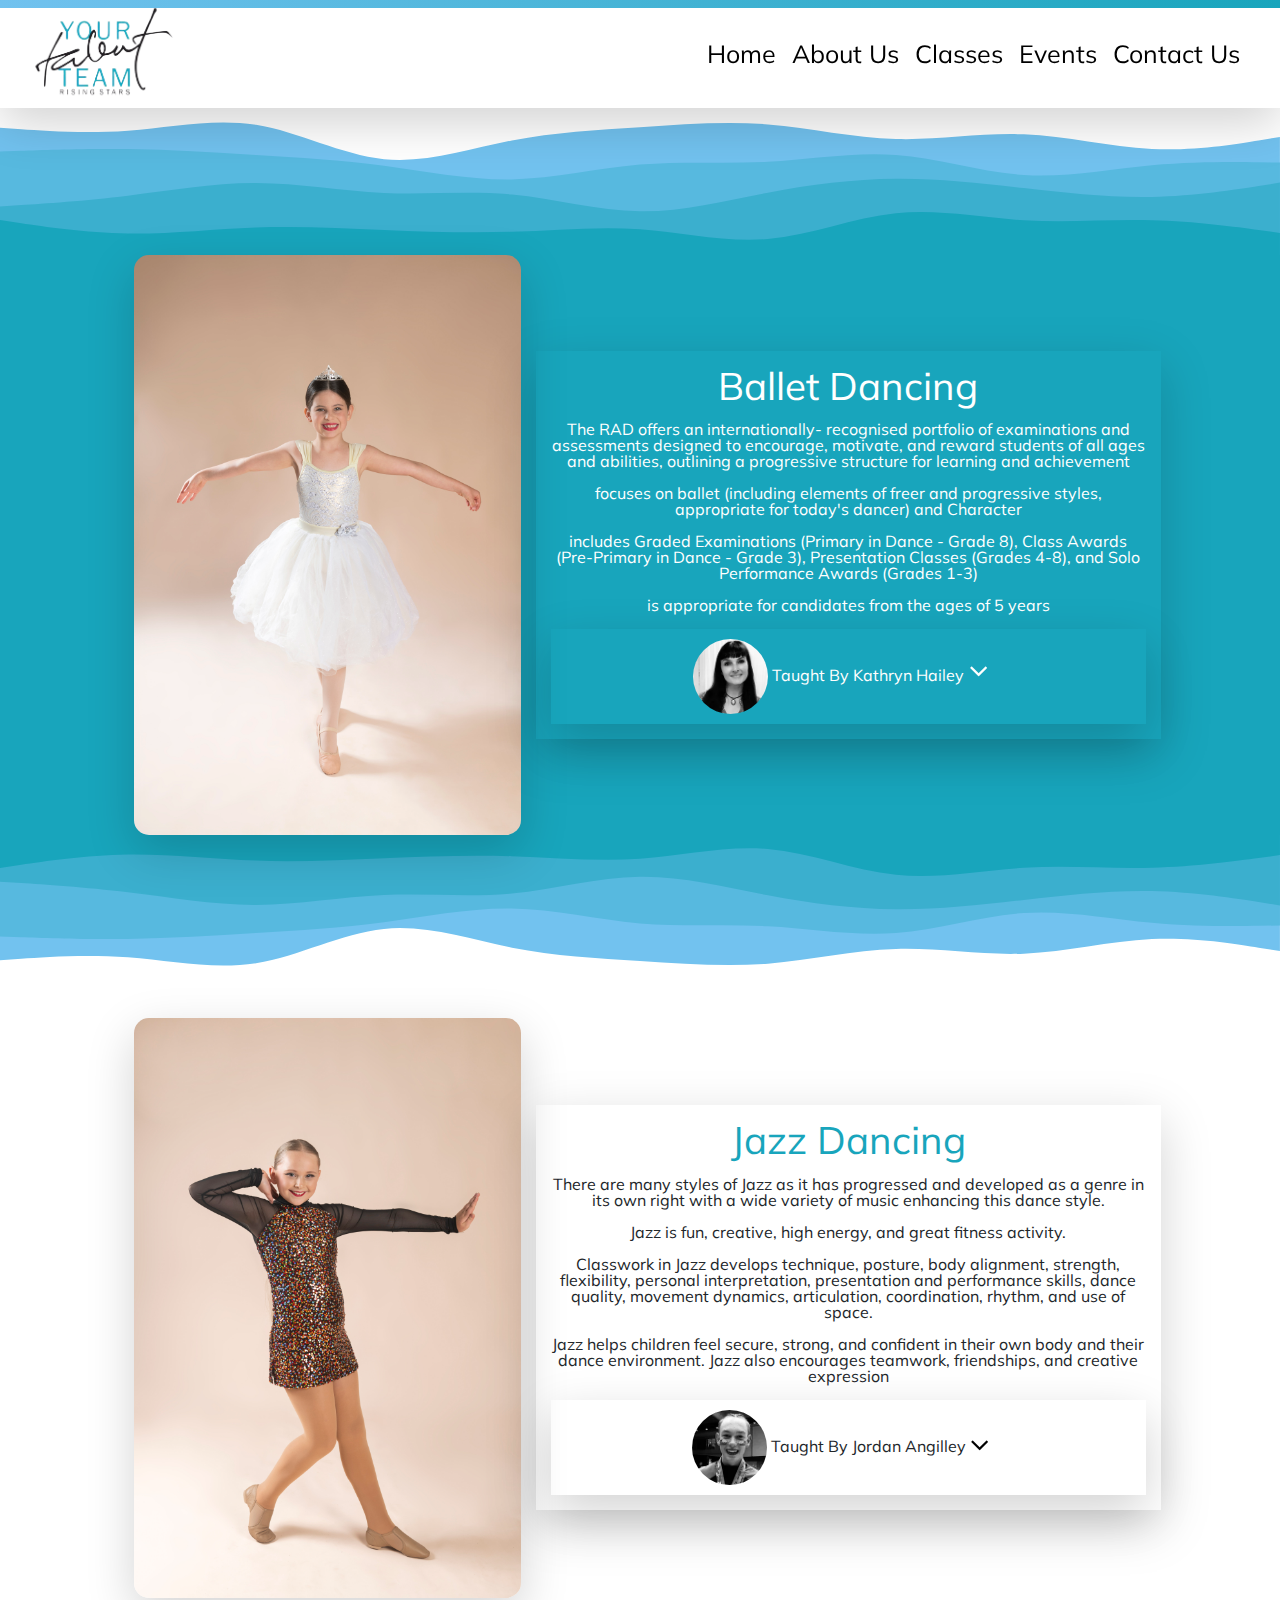
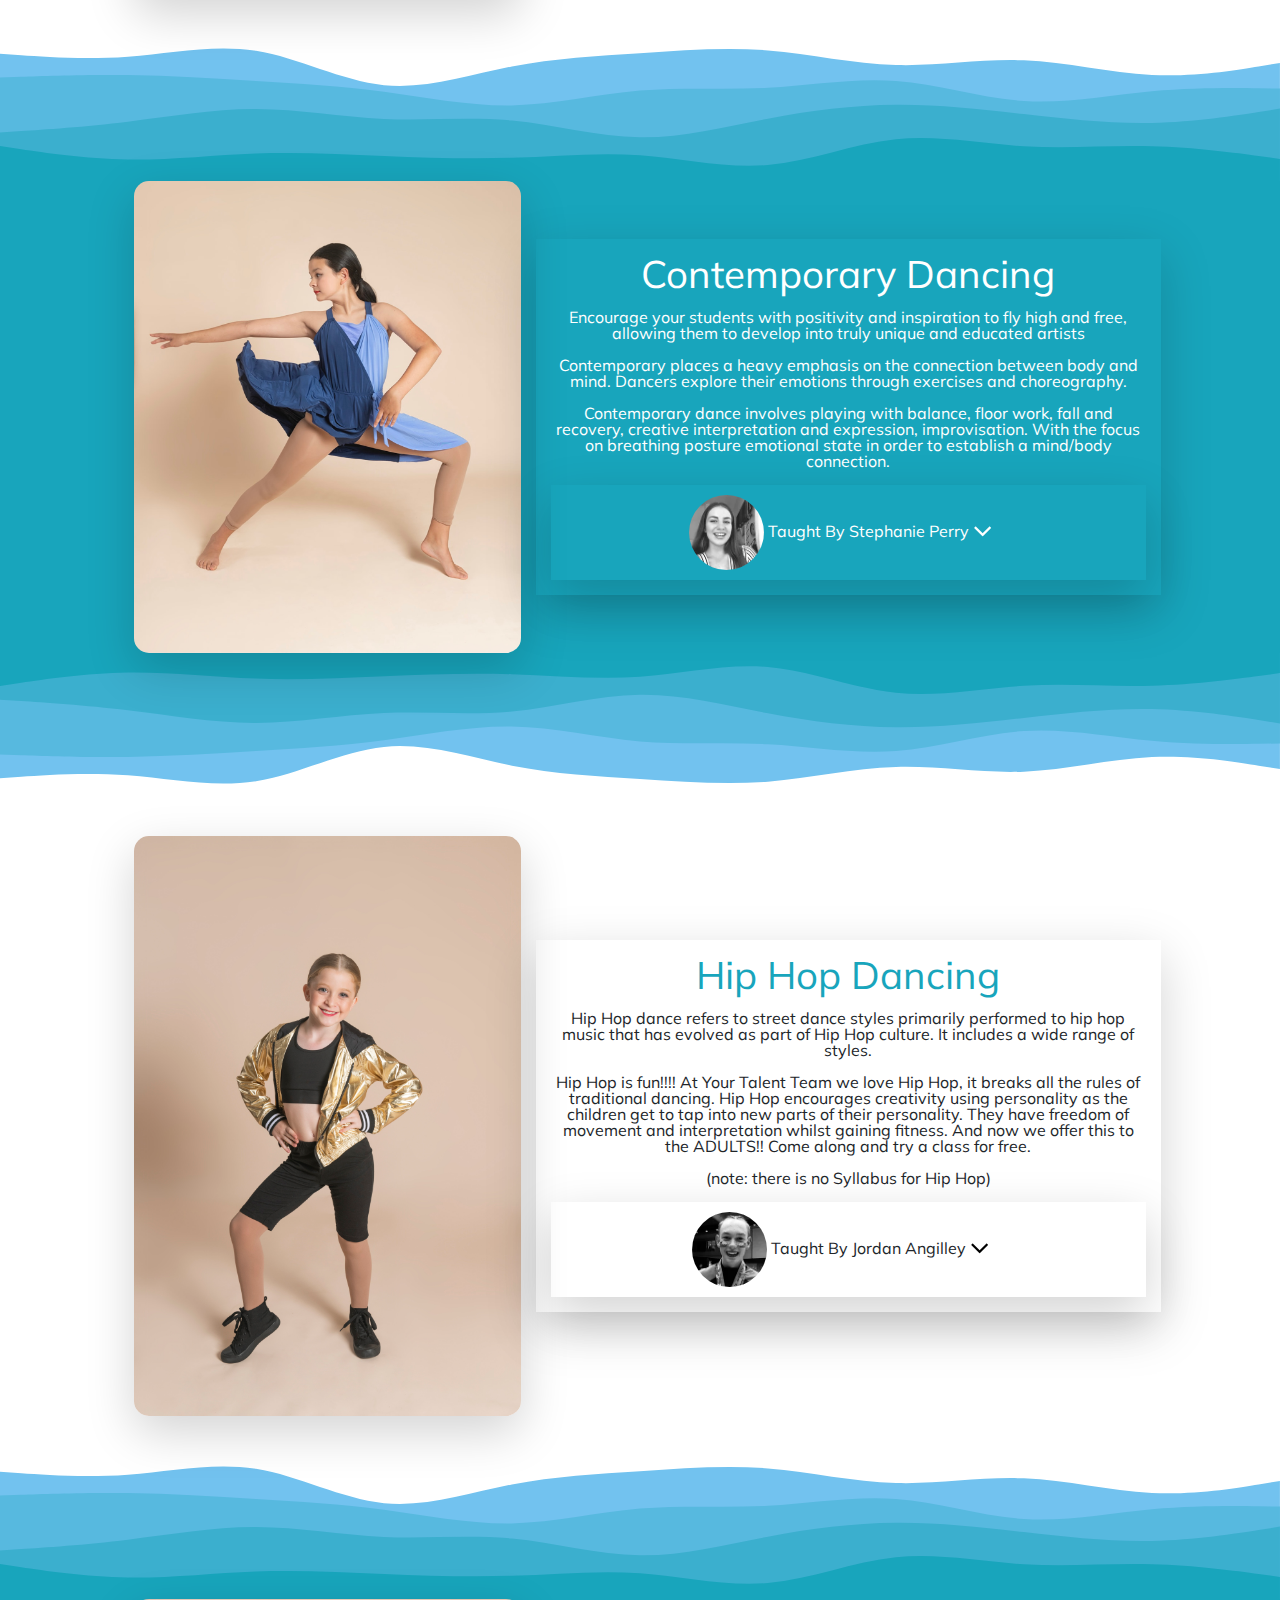
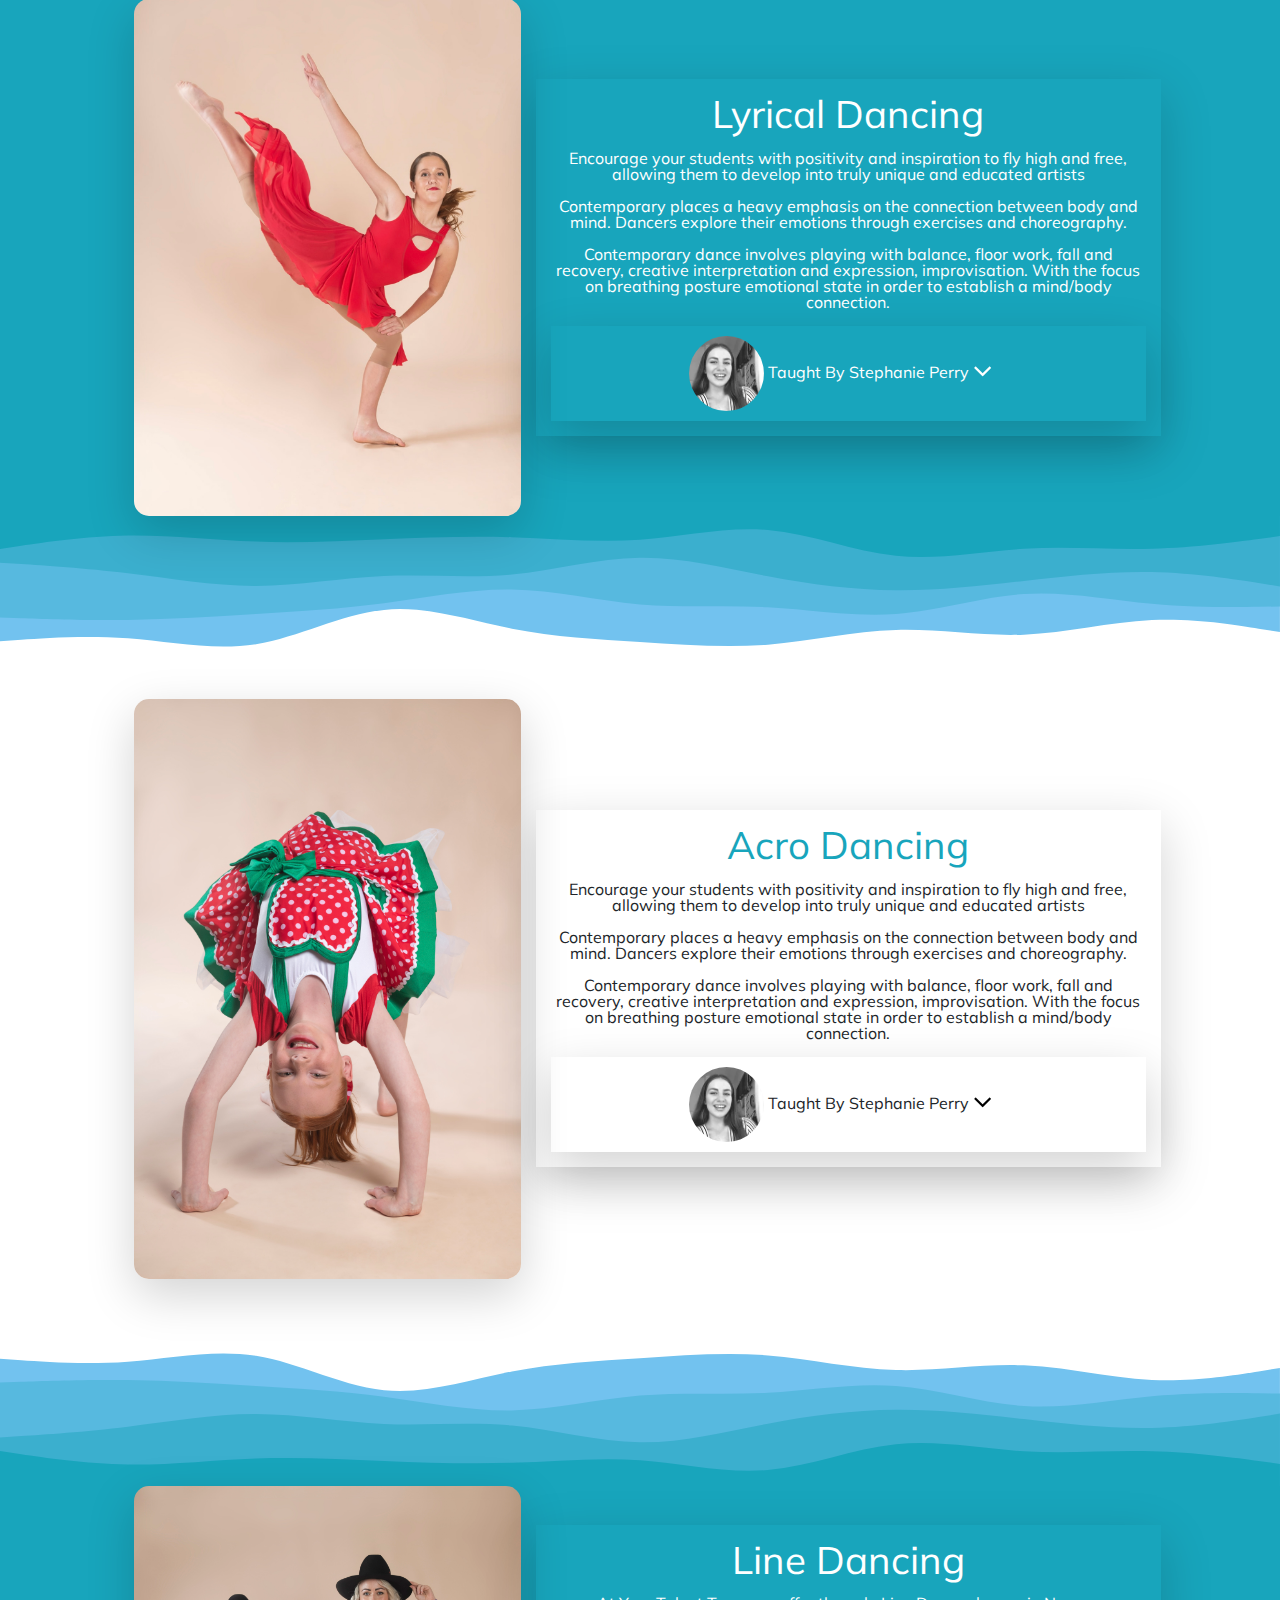
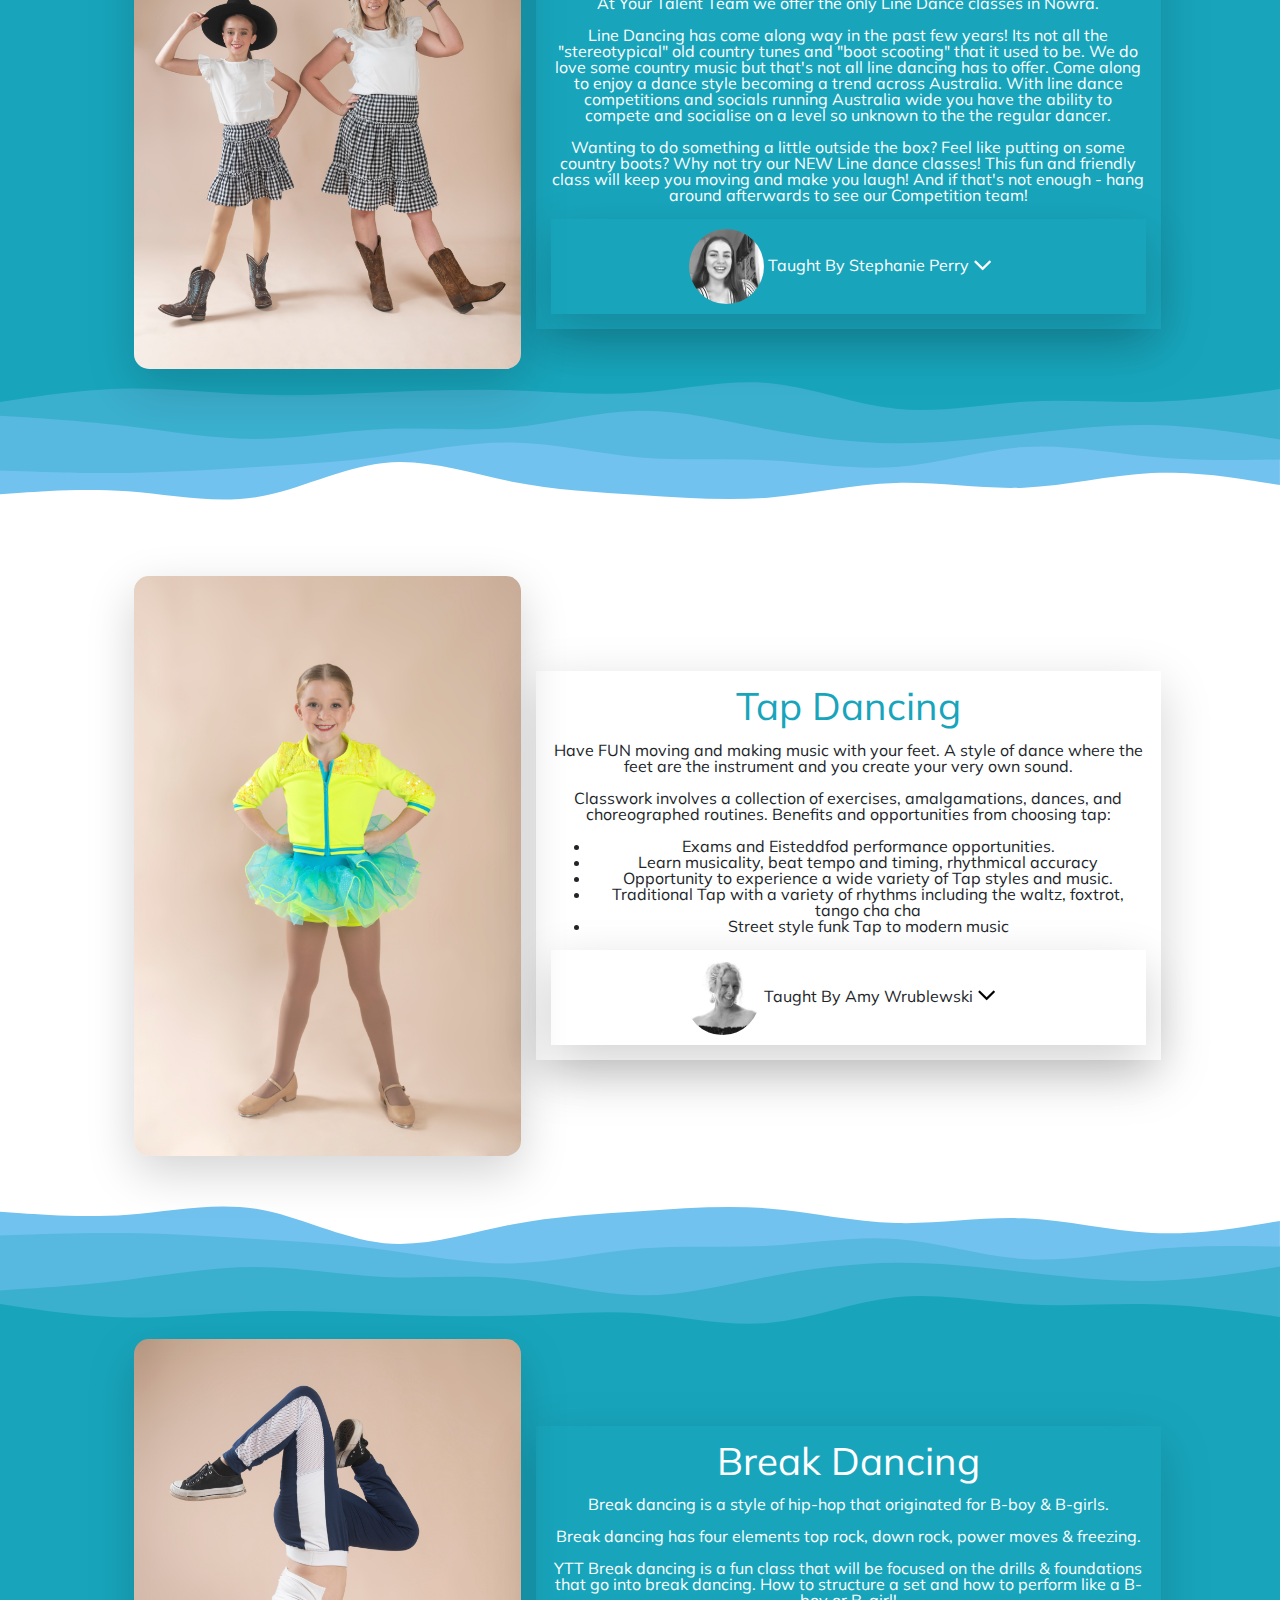
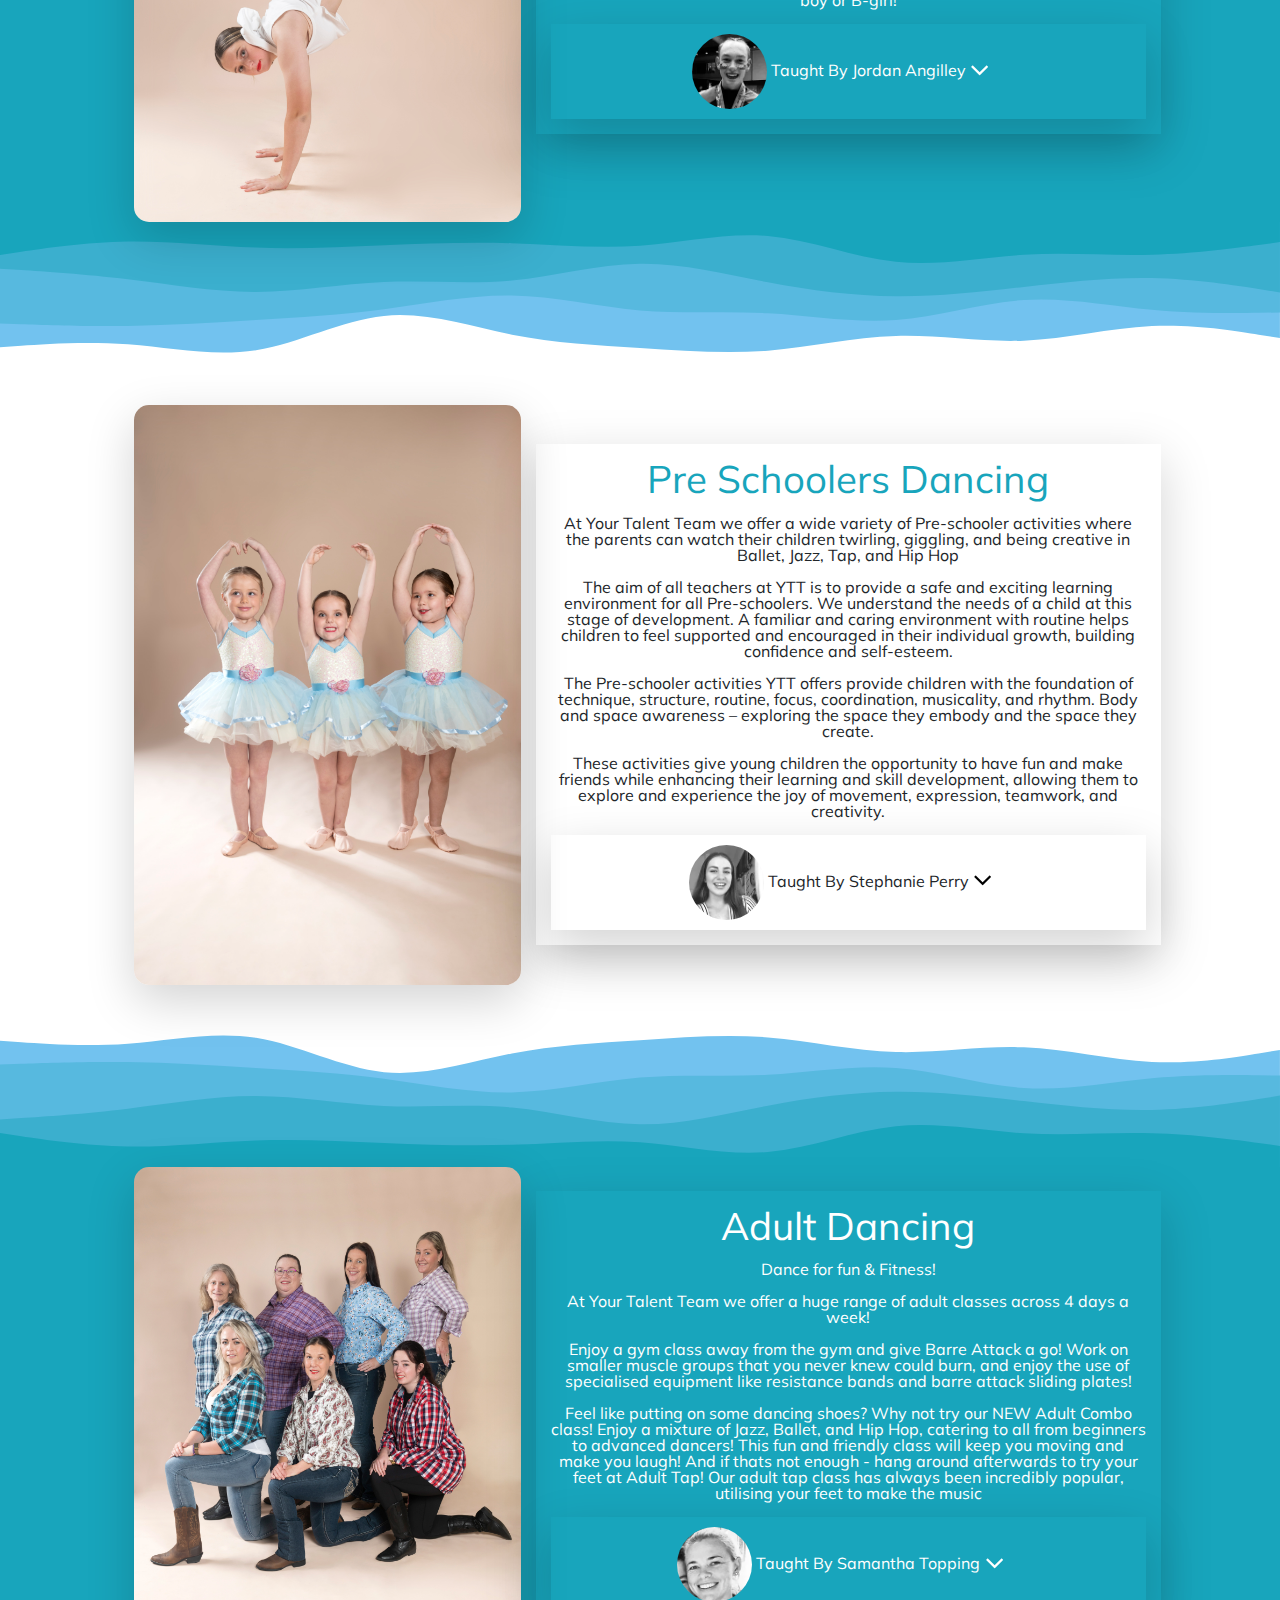
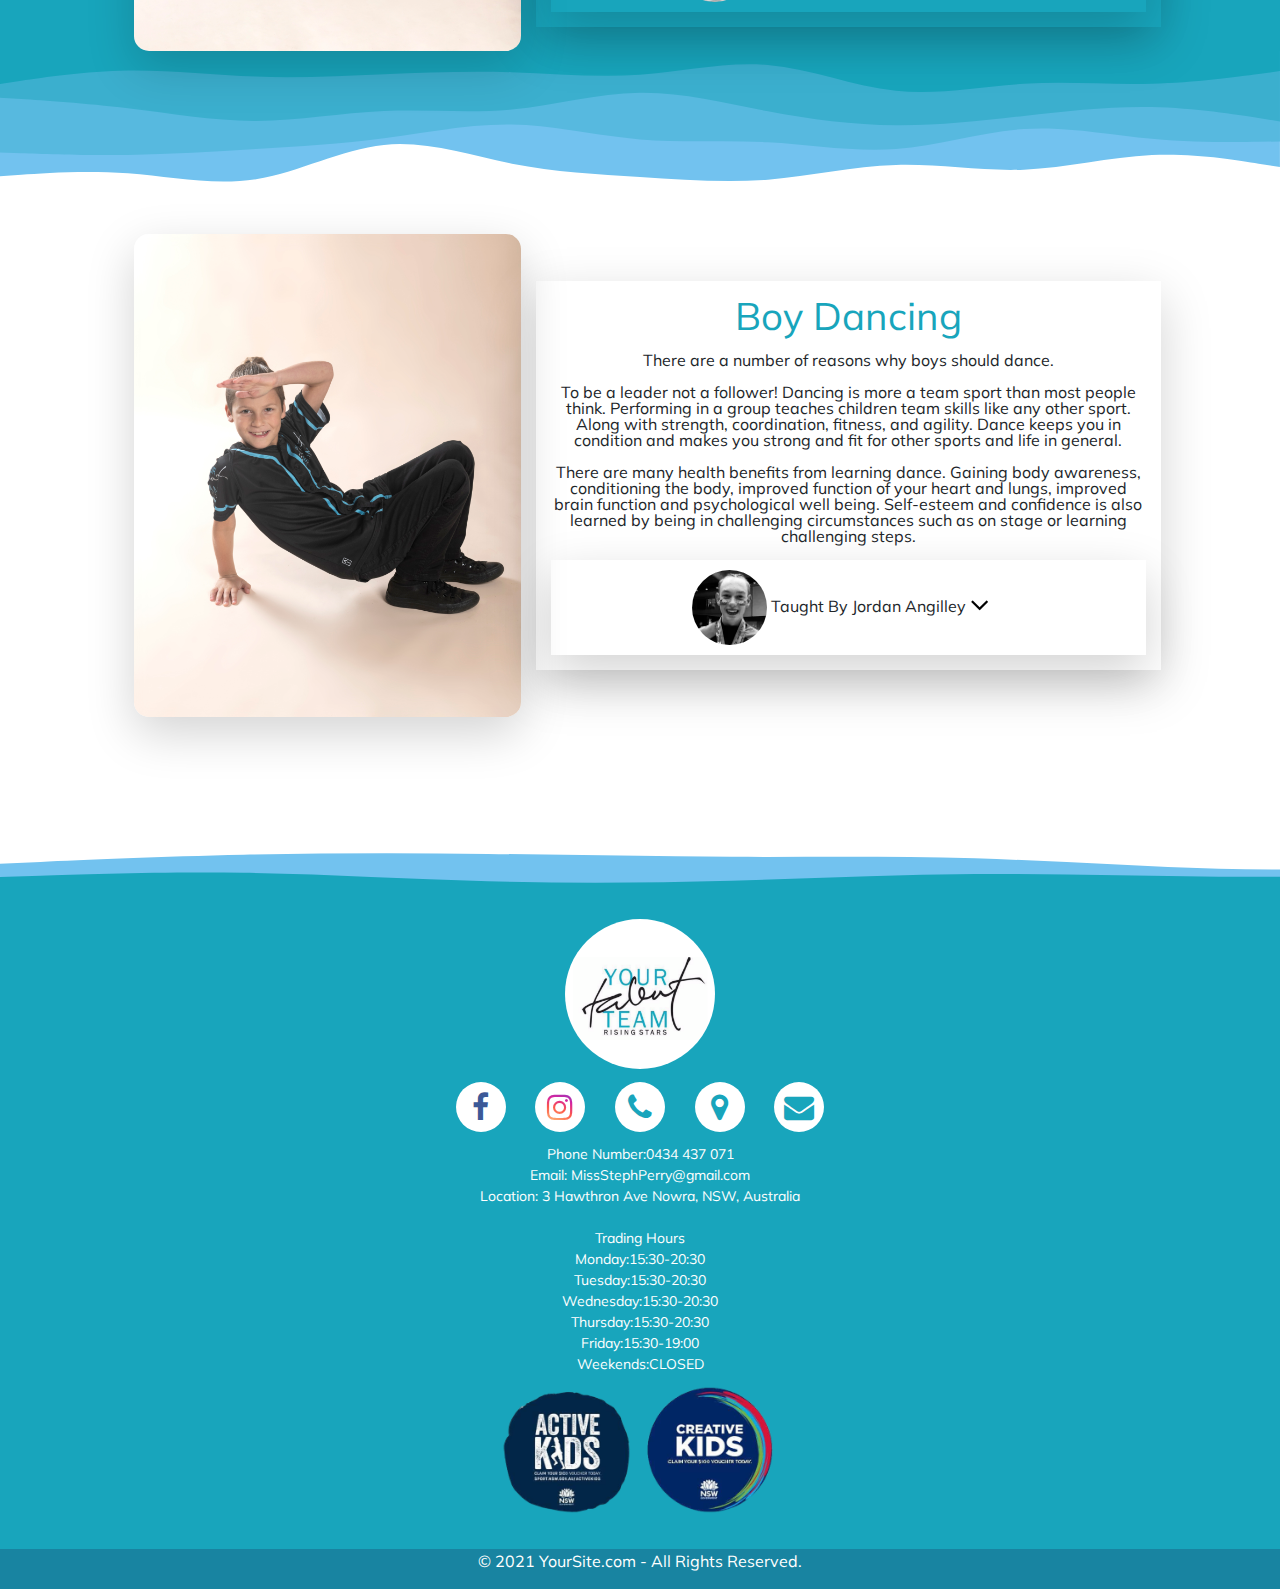
==== commit aeb67e98: "drop downs, animations" ====
--- a/YTT/classes.html
+++ b/YTT/classes.html
@@ -19,6 +19,18 @@
     <script src="https://ajax.googleapis.com/ajax/libs/jquery/3.5.1/jquery.min.js"></script>
     <link href="//fonts.cdnfonts.com/css/kollektif" rel="stylesheet">
     <script type='text/javascript'>
+        $(document).ready(function () {
+            $(".fa-angle-up").on('click', function (e) {
+                const value = e.target;
+                if (value.classList.contains("rotate")) {
+                    value.classList.toggle("flipping");
+                }
+                else {
+                    value.classList.toggle('rotate');
+                }
+            });
+        });
+
         function openNav() {
             document.getElementById("myNav").style.height = "100%";
         }
@@ -33,6 +45,7 @@
             var heightChange = ((scrolled / height) * 100);
             document.getElementById('progress-bar').style.width = heightChange + "%";
         });
+
     </script>
 </head>
 
@@ -101,7 +114,8 @@
                     fill="#18a5bc" />
             </svg>
         </div>
-        <div class="row mx-auto justify-content-center container-fluid d-flex'class-row contrast-div" id='ballet-dancing-class-page'>
+        <div class="row mx-auto justify-content-center container-fluid d-flex'class-row contrast-div"
+            id='ballet-dancing-class-page'>
             <div class='col-9 col-sm-4'>
                 <img src="imgs/Classes/ballet.jpg" id='class-page-img' width='100%'
                     class='shadow-lg class-page-photos' />
@@ -122,7 +136,8 @@
                         <img src='imgs/Classes/kathryn.jpg' height='75px' width='75px' style='border-radius: 50%;' />
                         <span>Taught By Kathryn Hailey</span>
                         <a href='#show-more-ballet' data-toggle='collapse'
-                            style='font-size:30px;vertical-align: middle;color:white !important;text-decoration:none;'>&#43;</a>
+                            style='font-size:30px;text-decoration:none'><i
+                                class='fa fa-angle-up rotate flipping contast' style="margin-left:-15px;color: white;vertical-align: middle;"></i></a>
                         <div id='show-more-ballet' class='collapse'>
                             <br />
                             <p>Kathryn Hailey has been involved in ballet and dance her entire life. Her early training
@@ -159,8 +174,7 @@
             </svg>
         </div>
 
-        <div class="row mx-auto justify-content-center container-fluid d-flex'class-row"
-            id='jazz-dancing-class-page'>
+        <div class="row mx-auto justify-content-center container-fluid d-flex'class-row" id='jazz-dancing-class-page'>
             <div class='col-9 col-sm-4'>
                 <img src="imgs/Classes/IMG-3777.jpg" id='class-page-img' width='100%'
                     class='shadow-lg class-page-photos' />
@@ -180,8 +194,8 @@
                     <div style='padding-top:10px;padding-bottom:10px;'>
                         <img src='imgs/Classes/jordan.jpg' height='75px' width='75px' style='border-radius: 50%;' />
                         <span>Taught By Jordan Angilley</span>
-                        <a href='#show-more-jazz' data-toggle='collapse'
-                            style='font-size:30px;vertical-align: middle;color:black !important;text-decoration:none;'>&#43;</a>
+                        <a href='#show-more-jazz' data-toggle='collapse'><i
+                                class='fa fa-angle-up rotate flipping' style="margin-left:-15px;color: black;vertical-align: middle;text-decoration:none;"></i></a>
                         <div id='show-more-jazz' class='collapse'>
                             <br />
                             <p>Jordan first found his passion and love for dance at the age of 4, starting in an
@@ -243,7 +257,8 @@
                         <img src='imgs/Classes/steph.jpg' height='75px' width='75px' style='border-radius: 50%;' />
                         <span>Taught By Stephanie Perry</span>
                         <a href='#show-more-contemporary' data-toggle='collapse'
-                            style='font-size:30px;vertical-align: middle;color:white !important;text-decoration:none;'>&#43;</a>
+                            ><i
+                                class='fa fa-angle-up rotate flipping' style="margin-left:-15px;color: white;vertical-align: middle;text-decoration:none;"></i></a>
                         <div id='show-more-contemporary' class='collapse'>
                             <br />
                             <h3>Owner/Principal</h3>
@@ -282,8 +297,7 @@
             </svg>
         </div>
 
-        <div class="row mx-auto justify-content-center container-fluid d-flex class-row"
-            id='hiphop-dancing-class-page'>
+        <div class="row mx-auto justify-content-center container-fluid d-flex class-row" id='hiphop-dancing-class-page'>
             <div class='col-9 col-sm-4'>
                 <img src="imgs/Classes/IMG-3773.jpg" id='class-page-img' width='100%'
                     class='shadow-lg class-page-photos' />
@@ -302,8 +316,8 @@
                     <div style='padding-top:10px;padding-bottom:10px;'>
                         <img src='imgs/Classes/jordan.jpg' height='75px' width='75px' style='border-radius: 50%;' />
                         <span>Taught By Jordan Angilley</span>
-                        <a href='#show-more-hip-hop' data-toggle='collapse'
-                            style='font-size:30px;vertical-align: middle;color:black !important;text-decoration:none;'>&#43;</a>
+                        <a href='#show-more-hip-hop' data-toggle='collapse'><i
+                                class='fa fa-angle-up rotate flipping' style="margin-left:-15px;color: black;vertical-align: middle;text-decoration:none;"></i></a>
                         <div id='show-more-hip-hop' class='collapse'>
                             <br />
                             <p>Jordan first found his passion and love for dance at the age of 4, starting in an
@@ -363,8 +377,8 @@
                     <div style='padding-top:10px;padding-bottom:10px;'>
                         <img src='imgs/Classes/steph.jpg' height='75px' width='75px' style='border-radius: 50%;' />
                         <span>Taught By Stephanie Perry</span>
-                        <a href='#show-more-contemporary' data-toggle='collapse'
-                            style='font-size:30px;vertical-align: middle;color:white !important;text-decoration:none;'>&#43;</a>
+                        <a href='#show-more-contemporary' data-toggle='collapse'><i
+                                class='fa fa-angle-up rotate flipping' style="margin-left:-15px;color: white;vertical-align: middle;text-decoration:none;"></i></a>
                         <div id='show-more-contemporary' class='collapse'>
                             <br />
                             <h3>Owner/Principal</h3>
@@ -403,8 +417,7 @@
                     fill="#18a5bc" />
             </svg>
         </div>
-        <div class="row mx-auto justify-content-center container-fluid d-flex'class-row"
-            id='acro-dancing-class-page'>
+        <div class="row mx-auto justify-content-center container-fluid d-flex'class-row" id='acro-dancing-class-page'>
             <div class='col-9 col-sm-4'>
                 <img src="imgs/Classes/IMG-3802.jpg" id='class-page-img' width='100%'
                     class='shadow-lg class-page-photos' />
@@ -423,8 +436,8 @@
                     <div style='padding-top:10px;padding-bottom:10px;'>
                         <img src='imgs/Classes/steph.jpg' height='75px' width='75px' style='border-radius: 50%;' />
                         <span>Taught By Stephanie Perry</span>
-                        <a href='#show-more-contemporary' data-toggle='collapse'
-                            style='font-size:30px;vertical-align: middle;color:black !important;text-decoration:none;'>&#43;</a>
+                        <a href='#show-more-contemporary' data-toggle='collapse'><i
+                                class='fa fa-angle-up rotate flipping' style="margin-left:-15px;color: black;vertical-align: middle;text-decoration:none;"></i></a>
                         <div id='show-more-contemporary' class='collapse'>
                             <br />
                             <h3>Owner/Principal</h3>
@@ -500,8 +513,8 @@
                     <div style='padding-top:10px;padding-bottom:10px;'>
                         <img src='imgs/Classes/steph.jpg' height='75px' width='75px' style='border-radius: 50%;' />
                         <span>Taught By Stephanie Perry</span>
-                        <a href='#show-more-line' data-toggle='collapse'
-                            style='font-size:30px;vertical-align: middle;color:white !important;text-decoration:none;'>&#43;</a>
+                        <a href='#show-more-line' data-toggle='collapse'><i
+                                class='fa fa-angle-up rotate flipping' style="margin-left:-15px;color: white;vertical-align: middle;text-decoration:none;"></i></a>
                         <div id='show-more-line' class='collapse'>
                             <br />
                             <h3>Owner/Principal</h3>
@@ -563,7 +576,8 @@
                         <img src='imgs/Classes/amy.jpg' height='75px' width='75px' style='border-radius: 50%;' />
                         <span>Taught By Amy Wrublewski</span>
                         <a href='#show-more-tap' data-toggle='collapse'
-                            style='font-size:30px;vertical-align: middle;color:black !important;text-decoration:none;'>&#43;</a>
+                            ><i
+                                class='fa fa-angle-up rotate flipping' style="margin-left:-15px;color: black;vertical-align: middle;text-decoration:none;"></i></a>
                         <div id='show-more-tap' class='collapse'>
                             <br />
                             <p>Miss Amy has over 20 years of dance and teaching experience.</p>
@@ -604,303 +618,309 @@
             </svg>
         </div>
         <div class="row mx-auto justify-content-center container-fluid d-flex class-row contrast-div"
-        id='break-dancing-class-page'>
-        <div class='col-9 col-sm-4'>
-            <img src="imgs/Classes/IMG-3786.jpg" id='class-page-img' width="100%" class='class-page-photos shadow-lg' />
-        </div>
-        <div class='class-page-text class-page-text-contrast col-sm-6 col-12 align-self-center marg-top shadow-lg'>
-            <br />
-            <p class='class-page-title class-page-title-contrast'>Break Dancing</p>
-            <p>
-                Break dancing is a style of hip-hop that originated for B-boy & B-girls.
-                <br /><br />
-                Break dancing has four elements top rock, down rock, power moves & freezing.
-                <br /><br />
-                YTT Break dancing is a fun class that will be focused on the drills & foundations that go into break
-                dancing. How to structure a set and how to perform like a B-boy or B-girl!
-            </p>
-
-            <div class='class-profile container shadow-lg' style='margin-bottom: 15px;'>
-                <div style='padding-top:10px;padding-bottom:10px;'>
-                    <img src='imgs/Classes/jordan.jpg' height='75px' width='75px' style='border-radius: 50%;' />
-                    <span>Taught By Jordan Angilley</span>
-                    <a href='#show-more-break' data-toggle='collapse'
-                        style='font-size:30px;vertical-align: middle;color:white !important;text-decoration:none;'>&#43;</a>
-                    <div id='show-more-break' class='collapse'>
-                        <br />
-                        <p>Jordan first found his passion and love for dance at the age of 4, starting in an
-                            all-boys Hip Hop class in a local studio at Dapto. As he grew up and moved to the south
-                            coast, he joined many other dance companies and partaken in many more styles, such as
-                            jazz, lyrical and contemporary. Jordan’s passion for dance grew more and more, learning
-                            from a variety of teachers and improving his skills. </p>
-                        <p>Since joining YTT in 2017 as a student, Jordan was given the opportunity to teach hip hop
-                            to the boys class he partakes in, which he gladly accepted, beginning his career as a
-                            dance teacher. Jordan’s passion for hip hop forever grows as he strives to not only
-                            teach more but to learn more about it, passing down his knowledge to his students and
-                            help them grow as dancers. His eager and energetic charisma is fueled by his desire to
-                            spread his knowledge of dance to a younger generation. Jordan strives to become a
-                            qualified dance teacher, partaking in many courses to broaden his skills base in order
-                            to share more with his students.</p>
-                    </div>
-                </div>
-
-            </div>
-        </div>
-    </div>
-    <div class='class-bottom-svg'>
-        <svg xmlns="http://www.w3.org/2000/svg" xmlns:xlink="http://www.w3.org/1999/xlink" id="visual"
-            viewBox="0 0 1400 200" version="1.1">
-            <path
-                d="M0 137L23.3 135.3C46.7 133.7 93.3 130.3 140 133.8C186.7 137.3 233.3 147.7 280 140.2C326.7 132.7 373.3 107.3 420 102.7C466.7 98 513.3 114 560 123.2C606.7 132.3 653.3 134.7 700 137.7C746.7 140.7 793.3 144.3 840 140.7C886.7 137 933.3 126 980 124.7C1026.7 123.3 1073.3 131.7 1120 129.8C1166.7 128 1213.3 116 1260 113.8C1306.7 111.7 1353.3 119.3 1376.7 123.2L1400 127L1400 0L1376.7 0C1353.3 0 1306.7 0 1260 0C1213.3 0 1166.7 0 1120 0C1073.3 0 1026.7 0 980 0C933.3 0 886.7 0 840 0C793.3 0 746.7 0 700 0C653.3 0 606.7 0 560 0C513.3 0 466.7 0 420 0C373.3 0 326.7 0 280 0C233.3 0 186.7 0 140 0C93.3 0 46.7 0 23.3 0L0 0Z"
-                fill="#72c2ef" />
-            <path
-                d="M0 111L23.3 111.8C46.7 112.7 93.3 114.3 140 113.7C186.7 113 233.3 110 280 107.2C326.7 104.3 373.3 101.7 420 95.5C466.7 89.3 513.3 79.7 560 80.5C606.7 81.3 653.3 92.7 700 96.7C746.7 100.7 793.3 97.3 840 99.8C886.7 102.3 933.3 110.7 980 107.2C1026.7 103.7 1073.3 88.3 1120 85.3C1166.7 82.3 1213.3 91.7 1260 96C1306.7 100.3 1353.3 99.7 1376.7 99.3L1400 99L1400 0L1376.7 0C1353.3 0 1306.7 0 1260 0C1213.3 0 1166.7 0 1120 0C1073.3 0 1026.7 0 980 0C933.3 0 886.7 0 840 0C793.3 0 746.7 0 700 0C653.3 0 606.7 0 560 0C513.3 0 466.7 0 420 0C373.3 0 326.7 0 280 0C233.3 0 186.7 0 140 0C93.3 0 46.7 0 23.3 0L0 0Z"
-                fill="#57b9df" />
-            <path
-                d="M0 51L23.3 52.5C46.7 54 93.3 57 140 62.7C186.7 68.3 233.3 76.7 280 76.5C326.7 76.3 373.3 67.7 420 65.7C466.7 63.7 513.3 68.3 560 64C606.7 59.7 653.3 46.3 700 45.7C746.7 45 793.3 57 840 66C886.7 75 933.3 81 980 81.3C1026.7 81.7 1073.3 76.3 1120 71C1166.7 65.7 1213.3 60.3 1260 61.3C1306.7 62.3 1353.3 69.7 1376.7 73.3L1400 77L1400 0L1376.7 0C1353.3 0 1306.7 0 1260 0C1213.3 0 1166.7 0 1120 0C1073.3 0 1026.7 0 980 0C933.3 0 886.7 0 840 0C793.3 0 746.7 0 700 0C653.3 0 606.7 0 560 0C513.3 0 466.7 0 420 0C373.3 0 326.7 0 280 0C233.3 0 186.7 0 140 0C93.3 0 46.7 0 23.3 0L0 0Z"
-                fill="#3bafce" />
-            <path
-                d="M0 36L23.3 32.5C46.7 29 93.3 22 140 21.3C186.7 20.7 233.3 26.3 280 28C326.7 29.7 373.3 27.3 420 25.3C466.7 23.3 513.3 21.7 560 23.2C606.7 24.7 653.3 29.3 700 26C746.7 22.7 793.3 11.3 840 15.3C886.7 19.3 933.3 38.7 980 43.5C1026.7 48.3 1073.3 38.7 1120 35.8C1166.7 33 1213.3 37 1260 35.8C1306.7 34.7 1353.3 28.3 1376.7 25.2L1400 22L1400 0L1376.7 0C1353.3 0 1306.7 0 1260 0C1213.3 0 1166.7 0 1120 0C1073.3 0 1026.7 0 980 0C933.3 0 886.7 0 840 0C793.3 0 746.7 0 700 0C653.3 0 606.7 0 560 0C513.3 0 466.7 0 420 0C373.3 0 326.7 0 280 0C233.3 0 186.7 0 140 0C93.3 0 46.7 0 23.3 0L0 0Z"
-                fill="#18a5bc" />
-        </svg>
-    </div>
-    <div class="row mx-auto justify-content-center container-fluid class-row"
-        id='Pre-schoolers-class-page'>
-        <div class='col-9 col-sm-4'>
-            <img src="imgs/Classes/pre.jpg" id='class-page-img' width='100%' class='class-page-photos shadow-lg' />
-        </div>
-        <div class='class-page-text col-12 col-sm-6 align-self-center shadow-lg marg-top'>
-            <br />
-            <p class='class-page-title'>Pre Schoolers Dancing</p>
-            <p>
-                At Your Talent Team we offer a wide variety of Pre-schooler activities where the parents can watch
-                their children twirling, giggling, and being creative in Ballet, Jazz, Tap, and Hip Hop
-                <br /><br />
-                The aim of all teachers at YTT is to provide a safe and exciting learning environment for all
-                Pre-schoolers. We understand the needs of a child at this stage of development. A familiar and
-                caring environment with routine helps children to feel supported and encouraged in their individual
-                growth, building confidence and self-esteem.
-                <br /><br />
-                The Pre-schooler activities YTT offers provide children with the foundation of technique, structure,
-                routine, focus, coordination, musicality, and rhythm. Body and space awareness – exploring the space
-                they embody and the space they create.
-                <br /><br />
-                These activities give young children the opportunity to have fun and make friends while enhancing
-                their learning and skill development, allowing them to explore and experience the joy of movement,
-                expression, teamwork, and creativity.
-            </p>
-            <div class='class-profile container shadow-lg' style='margin-bottom: 15px;'>
-                <div style='padding-top:10px;padding-bottom:10px;'>
-                    <img src='imgs/Classes/steph.jpg' height='75px' width='75px' style='border-radius: 50%;' />
-                    <span>Taught By Stephanie Perry</span>
-                    <a href='#show-more-pre' data-toggle='collapse'
-                        style='font-size:30px;vertical-align: middle;color:black !important;text-decoration:none;'>&#43;</a>
-                    <div id='show-more-pre' class='collapse'>
-                        <br />
-                        <h3>Owner/Principal</h3>
-                        <p>Stephanie has always loved dancing. When given the opportunity to assist in dance
-                            classes, Stephanie was over the moon. She began learning the ways & developing her
-                            knowledge, leading up to teaching her very own classes, Stephanie gained experience and
-                            continued to teach for five years.</p>
-                        <p>After recent events, Stephanie was eager to take ownership of Your Talent Team to
-                            continue to provide a positive environment for our dancers to strive and achieve their
-                            goals and develop their dance training in the Shoalhaven.</p>
-                        <p>Stephanie looks forward to working with every dancer to meet their personal goals and
-                            encourage every dancer to work their very hardest.</p>
-                        <p>Stephanie is eager to continue her studies and gain more qualifications for her dance
-                            teaching.</p>
-                    </div>
-                </div>
-
-            </div>
-        </div>
-    </div>
-    <div id='svg-class'>
-        <svg xmlns="http://www.w3.org/2000/svg" xmlns:xlink="http://www.w3.org/1999/xlink" id="visual"
-            viewBox="0 0 1400 200" version="1.1">
-            <path
-                d="M0 61L23.3 62.7C46.7 64.3 93.3 67.7 140 64.2C186.7 60.7 233.3 50.3 280 57.8C326.7 65.3 373.3 90.7 420 95.3C466.7 100 513.3 84 560 74.8C606.7 65.7 653.3 63.3 700 60.3C746.7 57.3 793.3 53.7 840 57.3C886.7 61 933.3 72 980 73.3C1026.7 74.7 1073.3 66.3 1120 68.2C1166.7 70 1213.3 82 1260 84.2C1306.7 86.3 1353.3 78.7 1376.7 74.8L1400 71L1400 201L1376.7 201C1353.3 201 1306.7 201 1260 201C1213.3 201 1166.7 201 1120 201C1073.3 201 1026.7 201 980 201C933.3 201 886.7 201 840 201C793.3 201 746.7 201 700 201C653.3 201 606.7 201 560 201C513.3 201 466.7 201 420 201C373.3 201 326.7 201 280 201C233.3 201 186.7 201 140 201C93.3 201 46.7 201 23.3 201L0 201Z"
-                fill="#72c2ef" />
-            <path
-                d="M0 87L23.3 86.2C46.7 85.3 93.3 83.7 140 84.3C186.7 85 233.3 88 280 90.8C326.7 93.7 373.3 96.3 420 102.5C466.7 108.7 513.3 118.3 560 117.5C606.7 116.7 653.3 105.3 700 101.3C746.7 97.3 793.3 100.7 840 98.2C886.7 95.7 933.3 87.3 980 90.8C1026.7 94.3 1073.3 109.7 1120 112.7C1166.7 115.7 1213.3 106.3 1260 102C1306.7 97.7 1353.3 98.3 1376.7 98.7L1400 99L1400 201L1376.7 201C1353.3 201 1306.7 201 1260 201C1213.3 201 1166.7 201 1120 201C1073.3 201 1026.7 201 980 201C933.3 201 886.7 201 840 201C793.3 201 746.7 201 700 201C653.3 201 606.7 201 560 201C513.3 201 466.7 201 420 201C373.3 201 326.7 201 280 201C233.3 201 186.7 201 140 201C93.3 201 46.7 201 23.3 201L0 201Z"
-                fill="#57b9df" />
-            <path
-                d="M0 147L23.3 145.5C46.7 144 93.3 141 140 135.3C186.7 129.7 233.3 121.3 280 121.5C326.7 121.7 373.3 130.3 420 132.3C466.7 134.3 513.3 129.7 560 134C606.7 138.3 653.3 151.7 700 152.3C746.7 153 793.3 141 840 132C886.7 123 933.3 117 980 116.7C1026.7 116.3 1073.3 121.7 1120 127C1166.7 132.3 1213.3 137.7 1260 136.7C1306.7 135.7 1353.3 128.3 1376.7 124.7L1400 121L1400 201L1376.7 201C1353.3 201 1306.7 201 1260 201C1213.3 201 1166.7 201 1120 201C1073.3 201 1026.7 201 980 201C933.3 201 886.7 201 840 201C793.3 201 746.7 201 700 201C653.3 201 606.7 201 560 201C513.3 201 466.7 201 420 201C373.3 201 326.7 201 280 201C233.3 201 186.7 201 140 201C93.3 201 46.7 201 23.3 201L0 201Z"
-                fill="#3bafce" />
-            <path
-                d="M0 162L23.3 165.5C46.7 169 93.3 176 140 176.7C186.7 177.3 233.3 171.7 280 170C326.7 168.3 373.3 170.7 420 172.7C466.7 174.7 513.3 176.3 560 174.8C606.7 173.3 653.3 168.7 700 172C746.7 175.3 793.3 186.7 840 182.7C886.7 178.7 933.3 159.3 980 154.5C1026.7 149.7 1073.3 159.3 1120 162.2C1166.7 165 1213.3 161 1260 162.2C1306.7 163.3 1353.3 169.7 1376.7 172.8L1400 176L1400 201L1376.7 201C1353.3 201 1306.7 201 1260 201C1213.3 201 1166.7 201 1120 201C1073.3 201 1026.7 201 980 201C933.3 201 886.7 201 840 201C793.3 201 746.7 201 700 201C653.3 201 606.7 201 560 201C513.3 201 466.7 201 420 201C373.3 201 326.7 201 280 201C233.3 201 186.7 201 140 201C93.3 201 46.7 201 23.3 201L0 201Z"
-                fill="#18a5bc" />
-        </svg>
-    </div>
-    <div class="row mx-auto justify-content-center container-fluid d-flex'class-row contrast-div" id='adult-dancing-class-page'>
-        <div class='col-9 col-sm-4'>
-            <img src="imgs/Classes/adult.jpg" id='class-page-img' width="100%" class='shadow-lg class-page-photos' />
-        </div>
-        <div class='class-page-text class-page-text-contrast col-sm-6  col-12 align-self-center shadow-lg marg-top'>
-            <br />
-            <p class='class-page-title class-page-title-contrast'>Adult Dancing</p>
-            <p>Dance for fun & Fitness!</p>
-            <p>At Your Talent Team we offer a huge range of adult classes across 4 days a week!
-            <p></p>
-            <p>Enjoy a gym class away from the gym and give Barre Attack a go! Work on smaller muscle groups that
-                you never knew could burn, and enjoy the use of specialised equipment like resistance bands and
-                barre attack sliding plates!</p>
-            <p>Feel like putting on some dancing shoes? Why not try our NEW Adult Combo class! Enjoy a mixture of
-                Jazz, Ballet, and Hip Hop, catering to all from beginners to advanced dancers! This fun and friendly
-                class will keep you moving and make you laugh! And if thats not enough - hang around afterwards to
-                try your feet at Adult Tap! Our adult tap class has always been incredibly popular, utilising your
-                feet to make the music</p>
-            <div class='class-profile container shadow-lg' style='margin-bottom: 15px;'>
-                <div style='padding-top:10px;padding-bottom:10px;'>
-                    <img src='imgs/Classes/sam.jpg' height='75px' width='75px' style='border-radius: 50%;' />
-                    <span>Taught By Samantha Topping</span>
-                    <a href='#show-more-adult' data-toggle='collapse'
-                        style='font-size:30px;vertical-align: middle;color:white !important;text-decoration:none;'>&#43;</a>
-                    <div id='show-more-adult' class='collapse'>
-                        <br />
-                        <p>Lorem ipsum dolor, sit amet consectetur adipisicing elit. Optio repellat consequuntur,
-                            assumenda suscipit incidunt doloribus eius! Eum hic repudiandae, voluptates distinctio
-                            doloribus necessitatibus odio natus, dignissimos fuga libero, nemo dolor.</p>
-                        <p>Lorem ipsum dolor, sit amet consectetur adipisicing elit. Optio repellat consequuntur,
-                            assumenda suscipit incidunt doloribus eius! Eum hic repudiandae.</p>
-                        <p>Lorem ipsum dolor, sit amet consectetur adipisicing elit. Optio repellat consequuntur,
-                            assumenda suscipit incidunt doloribus eius!</p>
-                        <p>Lorem ipsum dolor, sit amet consectetur adipisicing elit. Optio repellat consequuntur,
-                            assumenda suscipit incidunt doloribus eius!</p>
-                    </div>
-                </div>
-
-            </div>
-        </div>
-    </div>
-    <div class='class-bottom-svg'>
-        <svg xmlns="http://www.w3.org/2000/svg" xmlns:xlink="http://www.w3.org/1999/xlink" id="visual"
-            viewBox="0 0 1400 200" version="1.1">
-            <path
-                d="M0 137L23.3 135.3C46.7 133.7 93.3 130.3 140 133.8C186.7 137.3 233.3 147.7 280 140.2C326.7 132.7 373.3 107.3 420 102.7C466.7 98 513.3 114 560 123.2C606.7 132.3 653.3 134.7 700 137.7C746.7 140.7 793.3 144.3 840 140.7C886.7 137 933.3 126 980 124.7C1026.7 123.3 1073.3 131.7 1120 129.8C1166.7 128 1213.3 116 1260 113.8C1306.7 111.7 1353.3 119.3 1376.7 123.2L1400 127L1400 0L1376.7 0C1353.3 0 1306.7 0 1260 0C1213.3 0 1166.7 0 1120 0C1073.3 0 1026.7 0 980 0C933.3 0 886.7 0 840 0C793.3 0 746.7 0 700 0C653.3 0 606.7 0 560 0C513.3 0 466.7 0 420 0C373.3 0 326.7 0 280 0C233.3 0 186.7 0 140 0C93.3 0 46.7 0 23.3 0L0 0Z"
-                fill="#72c2ef" />
-            <path
-                d="M0 111L23.3 111.8C46.7 112.7 93.3 114.3 140 113.7C186.7 113 233.3 110 280 107.2C326.7 104.3 373.3 101.7 420 95.5C466.7 89.3 513.3 79.7 560 80.5C606.7 81.3 653.3 92.7 700 96.7C746.7 100.7 793.3 97.3 840 99.8C886.7 102.3 933.3 110.7 980 107.2C1026.7 103.7 1073.3 88.3 1120 85.3C1166.7 82.3 1213.3 91.7 1260 96C1306.7 100.3 1353.3 99.7 1376.7 99.3L1400 99L1400 0L1376.7 0C1353.3 0 1306.7 0 1260 0C1213.3 0 1166.7 0 1120 0C1073.3 0 1026.7 0 980 0C933.3 0 886.7 0 840 0C793.3 0 746.7 0 700 0C653.3 0 606.7 0 560 0C513.3 0 466.7 0 420 0C373.3 0 326.7 0 280 0C233.3 0 186.7 0 140 0C93.3 0 46.7 0 23.3 0L0 0Z"
-                fill="#57b9df" />
-            <path
-                d="M0 51L23.3 52.5C46.7 54 93.3 57 140 62.7C186.7 68.3 233.3 76.7 280 76.5C326.7 76.3 373.3 67.7 420 65.7C466.7 63.7 513.3 68.3 560 64C606.7 59.7 653.3 46.3 700 45.7C746.7 45 793.3 57 840 66C886.7 75 933.3 81 980 81.3C1026.7 81.7 1073.3 76.3 1120 71C1166.7 65.7 1213.3 60.3 1260 61.3C1306.7 62.3 1353.3 69.7 1376.7 73.3L1400 77L1400 0L1376.7 0C1353.3 0 1306.7 0 1260 0C1213.3 0 1166.7 0 1120 0C1073.3 0 1026.7 0 980 0C933.3 0 886.7 0 840 0C793.3 0 746.7 0 700 0C653.3 0 606.7 0 560 0C513.3 0 466.7 0 420 0C373.3 0 326.7 0 280 0C233.3 0 186.7 0 140 0C93.3 0 46.7 0 23.3 0L0 0Z"
-                fill="#3bafce" />
-            <path
-                d="M0 36L23.3 32.5C46.7 29 93.3 22 140 21.3C186.7 20.7 233.3 26.3 280 28C326.7 29.7 373.3 27.3 420 25.3C466.7 23.3 513.3 21.7 560 23.2C606.7 24.7 653.3 29.3 700 26C746.7 22.7 793.3 11.3 840 15.3C886.7 19.3 933.3 38.7 980 43.5C1026.7 48.3 1073.3 38.7 1120 35.8C1166.7 33 1213.3 37 1260 35.8C1306.7 34.7 1353.3 28.3 1376.7 25.2L1400 22L1400 0L1376.7 0C1353.3 0 1306.7 0 1260 0C1213.3 0 1166.7 0 1120 0C1073.3 0 1026.7 0 980 0C933.3 0 886.7 0 840 0C793.3 0 746.7 0 700 0C653.3 0 606.7 0 560 0C513.3 0 466.7 0 420 0C373.3 0 326.7 0 280 0C233.3 0 186.7 0 140 0C93.3 0 46.7 0 23.3 0L0 0Z"
-                fill="#18a5bc" />
-        </svg>
-    </div>
-    <div class="row mx-auto justify-content-center container-fluid d-flex'class-row" id='boy-dancing-class-page'>
-        <div class='col-9 col-sm-4'>
-            <img src="imgs/Classes/boy.jpg" id='class-page-img' width="100%" class='shadow-lg class-page-photos' />
-        </div>
-        <div class='class-page-text col-sm-6 col-12 align-self-center shadow-lg marg-top'>
-            <br />
-            <p class='class-page-title'>Boy Dancing</p>
-            <p>
-                There are a number of reasons why boys should dance.
-                <br /><br />
-                To be a leader not a follower! Dancing is more a team sport than most people think. Performing in a
-                group teaches children team skills like any other sport. Along with strength, coordination, fitness,
-                and agility. Dance keeps you in condition and makes you strong and fit for other sports and life
-                in general.
-                <br /><br />
-                There are many health benefits from learning dance. Gaining body awareness, conditioning the body,
-                improved function of your heart and lungs, improved brain function and psychological well being.
-                Self-esteem and confidence is also learned by being in challenging circumstances such as on stage or
-                learning challenging steps.
-            </p>
-            <div class='class-profile container shadow-lg' style='margin-bottom: 15px;'>
-                <div style='padding-top:10px;padding-bottom:10px;'>
-                    <img src='imgs/Classes/jordan.jpg' height='75px' width='75px' style='border-radius: 50%;' />
-                    <span>Taught By Jordan Angilley</span>
-                    <a href='#show-more-boy' data-toggle='collapse'
-                        style='font-size:30px;vertical-align: middle;color:black !important;text-decoration:none;'>&#43;</a>
-                    <div id='show-more-boy' class='collapse'>
-                        <br />
-                        <p>Jordan first found his passion and love for dance at the age of 4, starting in an
-                            all-boys Hip Hop class in a local studio at Dapto. As he grew up and moved to the south
-                            coast, he joined many other dance companies and partaken in many more styles, such as
-                            jazz, lyrical and contemporary. Jordan's passion for dance grew more and more, learning
-                            from a variety of teachers and improving his skills. </p>
-                        <p>Since joining YTT in 2017 as a student, Jordan was given the opportunity to teach hip hop
-                            to the boys class he partakes in, which he gladly accepted, beginning his career as a
-                            dance teacher. Jordan's passion for hip hop forever grows as he strives to not only
-                            teach more but to learn more about it, passing down his knowledge to his students and
-                            help them grow as dancers. His eager and energetic charisma is fueled by his desire to
-                            spread his knowledge of dance to a younger generation. Jordan strives to become a
-                            qualified dance teacher, partaking in many courses to broaden his skills base in order
-                            to share more with his students.</p>
-                    </div>
-                </div>
-
-            </div>
-        </div>
-    </div>
-    <div id='contact-svg'>
-        <svg xmlns="http://www.w3.org/2000/svg" xmlns:xlink="http://www.w3.org/1999/xlink" id="visual"
-            viewBox="0 0 1440 200" version="1.1">
-            <path
-                d="M0 165L45.7 163C91.3 161 182.7 157 274.2 155C365.7 153 457.3 153 548.8 154C640.3 155 731.7 157 823 157.3C914.3 157.7 1005.7 156.3 1097 159C1188.3 161.7 1279.7 168.3 1371.2 170.7C1462.7 173 1554.3 171 1645.8 168.3C1737.3 165.7 1828.7 162.3 1874.3 160.7L1920 159L1920 201L1874.3 201C1828.7 201 1737.3 201 1645.8 201C1554.3 201 1462.7 201 1371.2 201C1279.7 201 1188.3 201 1097 201C1005.7 201 914.3 201 823 201C731.7 201 640.3 201 548.8 201C457.3 201 365.7 201 274.2 201C182.7 201 91.3 201 45.7 201L0 201Z"
-                fill="#72c2ef" />
-            <path
-                d="M0 180L45.7 178.5C91.3 177 182.7 174 274.2 175.3C365.7 176.7 457.3 182.3 548.8 184.8C640.3 187.3 731.7 186.7 823 184.2C914.3 181.7 1005.7 177.3 1097 176.7C1188.3 176 1279.7 179 1371.2 179.7C1462.7 180.3 1554.3 178.7 1645.8 179.3C1737.3 180 1828.7 183 1874.3 184.5L1920 186L1920 201L1874.3 201C1828.7 201 1737.3 201 1645.8 201C1554.3 201 1462.7 201 1371.2 201C1279.7 201 1188.3 201 1097 201C1005.7 201 914.3 201 823 201C731.7 201 640.3 201 548.8 201C457.3 201 365.7 201 274.2 201C182.7 201 91.3 201 45.7 201L0 201Z"
-                fill="#18a5bc" />
-        </svg>
-    </div>
-    <section>
-        <div id='socials-div' class='container-fluid justify-content-center'>
-            <div class='module'>
-                <br />
-                <img src='imgs/white-logo.PNG' id='footer-logo' />
-                <br />
-                <span class='icon'>
-                    <a href='https://www.facebook.com/yourtalentteam' target='_blank' class='fa fa-facebook'></a>
-                </span>
-                <span id='insta-back' class='icon'>
-                    <a href='https://www.instagram.com/your.talent.team/' target='_blank' class='fa fa-instagram'
-                        id='insta'></a>
-                </span>
-                <span class='icon'>
-                    <a href='tel:0434437071' target='_blank' class='fa fa-phone'></a>
-                </span>
-                <span class='icon'>
-                    <a href='https://www.google.com/maps/place/Your+Talent+Team/@-34.8664687,150.6017053,17z/data=!3m1!4b1!4m5!3m4!1s0x6b137fc17771ea7d:0xbd3fed8c67dd6c7!8m2!3d-34.8664686!4d150.6038946'
-                        target='_blank' class='fa fa-map-marker'></a>
-                </span>
-                <span class='icon'>
-                    <a href='mailto:missstephperry@gmail.com' class='fa fa-envelope'></a>
-                </span>
-                <div style='color:white'>
+            id='break-dancing-class-page'>
+            <div class='col-9 col-sm-4'>
+                <img src="imgs/Classes/IMG-3786.jpg" id='class-page-img' width="100%"
+                    class='class-page-photos shadow-lg' />
+            </div>
+            <div class='class-page-text class-page-text-contrast col-sm-6 col-12 align-self-center marg-top shadow-lg'>
+                <br />
+                <p class='class-page-title class-page-title-contrast'>Break Dancing</p>
+                <p>
+                    Break dancing is a style of hip-hop that originated for B-boy & B-girls.
+                    <br /><br />
+                    Break dancing has four elements top rock, down rock, power moves & freezing.
+                    <br /><br />
+                    YTT Break dancing is a fun class that will be focused on the drills & foundations that go into break
+                    dancing. How to structure a set and how to perform like a B-boy or B-girl!
+                </p>
+
+                <div class='class-profile container shadow-lg' style='margin-bottom: 15px;'>
+                    <div style='padding-top:10px;padding-bottom:10px;'>
+                        <img src='imgs/Classes/jordan.jpg' height='75px' width='75px' style='border-radius: 50%;' />
+                        <span>Taught By Jordan Angilley</span>
+                        <a href='#show-more-break' data-toggle='collapse'
+                            ><i
+                                class='fa fa-angle-up rotate flipping' style="margin-left:-15px;color: white;vertical-align: middle;text-decoration:none;"></i></a>
+                        <div id='show-more-break' class='collapse'>
+                            <br />
+                            <p>Jordan first found his passion and love for dance at the age of 4, starting in an
+                                all-boys Hip Hop class in a local studio at Dapto. As he grew up and moved to the south
+                                coast, he joined many other dance companies and partaken in many more styles, such as
+                                jazz, lyrical and contemporary. Jordan’s passion for dance grew more and more, learning
+                                from a variety of teachers and improving his skills. </p>
+                            <p>Since joining YTT in 2017 as a student, Jordan was given the opportunity to teach hip hop
+                                to the boys class he partakes in, which he gladly accepted, beginning his career as a
+                                dance teacher. Jordan’s passion for hip hop forever grows as he strives to not only
+                                teach more but to learn more about it, passing down his knowledge to his students and
+                                help them grow as dancers. His eager and energetic charisma is fueled by his desire to
+                                spread his knowledge of dance to a younger generation. Jordan strives to become a
+                                qualified dance teacher, partaking in many courses to broaden his skills base in order
+                                to share more with his students.</p>
+                        </div>
+                    </div>
+
+                </div>
+            </div>
+        </div>
+        <div class='class-bottom-svg'>
+            <svg xmlns="http://www.w3.org/2000/svg" xmlns:xlink="http://www.w3.org/1999/xlink" id="visual"
+                viewBox="0 0 1400 200" version="1.1">
+                <path
+                    d="M0 137L23.3 135.3C46.7 133.7 93.3 130.3 140 133.8C186.7 137.3 233.3 147.7 280 140.2C326.7 132.7 373.3 107.3 420 102.7C466.7 98 513.3 114 560 123.2C606.7 132.3 653.3 134.7 700 137.7C746.7 140.7 793.3 144.3 840 140.7C886.7 137 933.3 126 980 124.7C1026.7 123.3 1073.3 131.7 1120 129.8C1166.7 128 1213.3 116 1260 113.8C1306.7 111.7 1353.3 119.3 1376.7 123.2L1400 127L1400 0L1376.7 0C1353.3 0 1306.7 0 1260 0C1213.3 0 1166.7 0 1120 0C1073.3 0 1026.7 0 980 0C933.3 0 886.7 0 840 0C793.3 0 746.7 0 700 0C653.3 0 606.7 0 560 0C513.3 0 466.7 0 420 0C373.3 0 326.7 0 280 0C233.3 0 186.7 0 140 0C93.3 0 46.7 0 23.3 0L0 0Z"
+                    fill="#72c2ef" />
+                <path
+                    d="M0 111L23.3 111.8C46.7 112.7 93.3 114.3 140 113.7C186.7 113 233.3 110 280 107.2C326.7 104.3 373.3 101.7 420 95.5C466.7 89.3 513.3 79.7 560 80.5C606.7 81.3 653.3 92.7 700 96.7C746.7 100.7 793.3 97.3 840 99.8C886.7 102.3 933.3 110.7 980 107.2C1026.7 103.7 1073.3 88.3 1120 85.3C1166.7 82.3 1213.3 91.7 1260 96C1306.7 100.3 1353.3 99.7 1376.7 99.3L1400 99L1400 0L1376.7 0C1353.3 0 1306.7 0 1260 0C1213.3 0 1166.7 0 1120 0C1073.3 0 1026.7 0 980 0C933.3 0 886.7 0 840 0C793.3 0 746.7 0 700 0C653.3 0 606.7 0 560 0C513.3 0 466.7 0 420 0C373.3 0 326.7 0 280 0C233.3 0 186.7 0 140 0C93.3 0 46.7 0 23.3 0L0 0Z"
+                    fill="#57b9df" />
+                <path
+                    d="M0 51L23.3 52.5C46.7 54 93.3 57 140 62.7C186.7 68.3 233.3 76.7 280 76.5C326.7 76.3 373.3 67.7 420 65.7C466.7 63.7 513.3 68.3 560 64C606.7 59.7 653.3 46.3 700 45.7C746.7 45 793.3 57 840 66C886.7 75 933.3 81 980 81.3C1026.7 81.7 1073.3 76.3 1120 71C1166.7 65.7 1213.3 60.3 1260 61.3C1306.7 62.3 1353.3 69.7 1376.7 73.3L1400 77L1400 0L1376.7 0C1353.3 0 1306.7 0 1260 0C1213.3 0 1166.7 0 1120 0C1073.3 0 1026.7 0 980 0C933.3 0 886.7 0 840 0C793.3 0 746.7 0 700 0C653.3 0 606.7 0 560 0C513.3 0 466.7 0 420 0C373.3 0 326.7 0 280 0C233.3 0 186.7 0 140 0C93.3 0 46.7 0 23.3 0L0 0Z"
+                    fill="#3bafce" />
+                <path
+                    d="M0 36L23.3 32.5C46.7 29 93.3 22 140 21.3C186.7 20.7 233.3 26.3 280 28C326.7 29.7 373.3 27.3 420 25.3C466.7 23.3 513.3 21.7 560 23.2C606.7 24.7 653.3 29.3 700 26C746.7 22.7 793.3 11.3 840 15.3C886.7 19.3 933.3 38.7 980 43.5C1026.7 48.3 1073.3 38.7 1120 35.8C1166.7 33 1213.3 37 1260 35.8C1306.7 34.7 1353.3 28.3 1376.7 25.2L1400 22L1400 0L1376.7 0C1353.3 0 1306.7 0 1260 0C1213.3 0 1166.7 0 1120 0C1073.3 0 1026.7 0 980 0C933.3 0 886.7 0 840 0C793.3 0 746.7 0 700 0C653.3 0 606.7 0 560 0C513.3 0 466.7 0 420 0C373.3 0 326.7 0 280 0C233.3 0 186.7 0 140 0C93.3 0 46.7 0 23.3 0L0 0Z"
+                    fill="#18a5bc" />
+            </svg>
+        </div>
+        <div class="row mx-auto justify-content-center container-fluid class-row" id='Pre-schoolers-class-page'>
+            <div class='col-9 col-sm-4'>
+                <img src="imgs/Classes/pre.jpg" id='class-page-img' width='100%' class='class-page-photos shadow-lg' />
+            </div>
+            <div class='class-page-text col-12 col-sm-6 align-self-center shadow-lg marg-top'>
+                <br />
+                <p class='class-page-title'>Pre Schoolers Dancing</p>
+                <p>
+                    At Your Talent Team we offer a wide variety of Pre-schooler activities where the parents can watch
+                    their children twirling, giggling, and being creative in Ballet, Jazz, Tap, and Hip Hop
+                    <br /><br />
+                    The aim of all teachers at YTT is to provide a safe and exciting learning environment for all
+                    Pre-schoolers. We understand the needs of a child at this stage of development. A familiar and
+                    caring environment with routine helps children to feel supported and encouraged in their individual
+                    growth, building confidence and self-esteem.
+                    <br /><br />
+                    The Pre-schooler activities YTT offers provide children with the foundation of technique, structure,
+                    routine, focus, coordination, musicality, and rhythm. Body and space awareness – exploring the space
+                    they embody and the space they create.
+                    <br /><br />
+                    These activities give young children the opportunity to have fun and make friends while enhancing
+                    their learning and skill development, allowing them to explore and experience the joy of movement,
+                    expression, teamwork, and creativity.
+                </p>
+                <div class='class-profile container shadow-lg' style='margin-bottom: 15px;'>
+                    <div style='padding-top:10px;padding-bottom:10px;'>
+                        <img src='imgs/Classes/steph.jpg' height='75px' width='75px' style='border-radius: 50%;' />
+                        <span>Taught By Stephanie Perry</span>
+                        <a href='#show-more-pre' data-toggle='collapse'
+                            ><i
+                                class='fa fa-angle-up rotate flipping' style="margin-left:-15px;color: black;vertical-align: middle;text-decoration:none;"></i></a>
+                        <div id='show-more-pre' class='collapse'>
+                            <br />
+                            <h3>Owner/Principal</h3>
+                            <p>Stephanie has always loved dancing. When given the opportunity to assist in dance
+                                classes, Stephanie was over the moon. She began learning the ways & developing her
+                                knowledge, leading up to teaching her very own classes, Stephanie gained experience and
+                                continued to teach for five years.</p>
+                            <p>After recent events, Stephanie was eager to take ownership of Your Talent Team to
+                                continue to provide a positive environment for our dancers to strive and achieve their
+                                goals and develop their dance training in the Shoalhaven.</p>
+                            <p>Stephanie looks forward to working with every dancer to meet their personal goals and
+                                encourage every dancer to work their very hardest.</p>
+                            <p>Stephanie is eager to continue her studies and gain more qualifications for her dance
+                                teaching.</p>
+                        </div>
+                    </div>
+
+                </div>
+            </div>
+        </div>
+        <div id='svg-class'>
+            <svg xmlns="http://www.w3.org/2000/svg" xmlns:xlink="http://www.w3.org/1999/xlink" id="visual"
+                viewBox="0 0 1400 200" version="1.1">
+                <path
+                    d="M0 61L23.3 62.7C46.7 64.3 93.3 67.7 140 64.2C186.7 60.7 233.3 50.3 280 57.8C326.7 65.3 373.3 90.7 420 95.3C466.7 100 513.3 84 560 74.8C606.7 65.7 653.3 63.3 700 60.3C746.7 57.3 793.3 53.7 840 57.3C886.7 61 933.3 72 980 73.3C1026.7 74.7 1073.3 66.3 1120 68.2C1166.7 70 1213.3 82 1260 84.2C1306.7 86.3 1353.3 78.7 1376.7 74.8L1400 71L1400 201L1376.7 201C1353.3 201 1306.7 201 1260 201C1213.3 201 1166.7 201 1120 201C1073.3 201 1026.7 201 980 201C933.3 201 886.7 201 840 201C793.3 201 746.7 201 700 201C653.3 201 606.7 201 560 201C513.3 201 466.7 201 420 201C373.3 201 326.7 201 280 201C233.3 201 186.7 201 140 201C93.3 201 46.7 201 23.3 201L0 201Z"
+                    fill="#72c2ef" />
+                <path
+                    d="M0 87L23.3 86.2C46.7 85.3 93.3 83.7 140 84.3C186.7 85 233.3 88 280 90.8C326.7 93.7 373.3 96.3 420 102.5C466.7 108.7 513.3 118.3 560 117.5C606.7 116.7 653.3 105.3 700 101.3C746.7 97.3 793.3 100.7 840 98.2C886.7 95.7 933.3 87.3 980 90.8C1026.7 94.3 1073.3 109.7 1120 112.7C1166.7 115.7 1213.3 106.3 1260 102C1306.7 97.7 1353.3 98.3 1376.7 98.7L1400 99L1400 201L1376.7 201C1353.3 201 1306.7 201 1260 201C1213.3 201 1166.7 201 1120 201C1073.3 201 1026.7 201 980 201C933.3 201 886.7 201 840 201C793.3 201 746.7 201 700 201C653.3 201 606.7 201 560 201C513.3 201 466.7 201 420 201C373.3 201 326.7 201 280 201C233.3 201 186.7 201 140 201C93.3 201 46.7 201 23.3 201L0 201Z"
+                    fill="#57b9df" />
+                <path
+                    d="M0 147L23.3 145.5C46.7 144 93.3 141 140 135.3C186.7 129.7 233.3 121.3 280 121.5C326.7 121.7 373.3 130.3 420 132.3C466.7 134.3 513.3 129.7 560 134C606.7 138.3 653.3 151.7 700 152.3C746.7 153 793.3 141 840 132C886.7 123 933.3 117 980 116.7C1026.7 116.3 1073.3 121.7 1120 127C1166.7 132.3 1213.3 137.7 1260 136.7C1306.7 135.7 1353.3 128.3 1376.7 124.7L1400 121L1400 201L1376.7 201C1353.3 201 1306.7 201 1260 201C1213.3 201 1166.7 201 1120 201C1073.3 201 1026.7 201 980 201C933.3 201 886.7 201 840 201C793.3 201 746.7 201 700 201C653.3 201 606.7 201 560 201C513.3 201 466.7 201 420 201C373.3 201 326.7 201 280 201C233.3 201 186.7 201 140 201C93.3 201 46.7 201 23.3 201L0 201Z"
+                    fill="#3bafce" />
+                <path
+                    d="M0 162L23.3 165.5C46.7 169 93.3 176 140 176.7C186.7 177.3 233.3 171.7 280 170C326.7 168.3 373.3 170.7 420 172.7C466.7 174.7 513.3 176.3 560 174.8C606.7 173.3 653.3 168.7 700 172C746.7 175.3 793.3 186.7 840 182.7C886.7 178.7 933.3 159.3 980 154.5C1026.7 149.7 1073.3 159.3 1120 162.2C1166.7 165 1213.3 161 1260 162.2C1306.7 163.3 1353.3 169.7 1376.7 172.8L1400 176L1400 201L1376.7 201C1353.3 201 1306.7 201 1260 201C1213.3 201 1166.7 201 1120 201C1073.3 201 1026.7 201 980 201C933.3 201 886.7 201 840 201C793.3 201 746.7 201 700 201C653.3 201 606.7 201 560 201C513.3 201 466.7 201 420 201C373.3 201 326.7 201 280 201C233.3 201 186.7 201 140 201C93.3 201 46.7 201 23.3 201L0 201Z"
+                    fill="#18a5bc" />
+            </svg>
+        </div>
+        <div class="row mx-auto justify-content-center container-fluid d-flex'class-row contrast-div"
+            id='adult-dancing-class-page'>
+            <div class='col-9 col-sm-4'>
+                <img src="imgs/Classes/adult.jpg" id='class-page-img' width="100%"
+                    class='shadow-lg class-page-photos' />
+            </div>
+            <div class='class-page-text class-page-text-contrast col-sm-6  col-12 align-self-center shadow-lg marg-top'>
+                <br />
+                <p class='class-page-title class-page-title-contrast'>Adult Dancing</p>
+                <p>Dance for fun & Fitness!</p>
+                <p>At Your Talent Team we offer a huge range of adult classes across 4 days a week!
+                <p></p>
+                <p>Enjoy a gym class away from the gym and give Barre Attack a go! Work on smaller muscle groups that
+                    you never knew could burn, and enjoy the use of specialised equipment like resistance bands and
+                    barre attack sliding plates!</p>
+                <p>Feel like putting on some dancing shoes? Why not try our NEW Adult Combo class! Enjoy a mixture of
+                    Jazz, Ballet, and Hip Hop, catering to all from beginners to advanced dancers! This fun and friendly
+                    class will keep you moving and make you laugh! And if thats not enough - hang around afterwards to
+                    try your feet at Adult Tap! Our adult tap class has always been incredibly popular, utilising your
+                    feet to make the music</p>
+                <div class='class-profile container shadow-lg' style='margin-bottom: 15px;'>
+                    <div style='padding-top:10px;padding-bottom:10px;'>
+                        <img src='imgs/Classes/sam.jpg' height='75px' width='75px' style='border-radius: 50%;' />
+                        <span>Taught By Samantha Topping</span>
+                        <a href='#show-more-adult' data-toggle='collapse'
+                            ><i
+                                class='fa fa-angle-up rotate flipping ' style="margin-left:-15px;color: white;vertical-align: middle;text-decoration:none;"></i></a>
+                        <div id='show-more-adult' class='collapse'>
+                            <br />
+                            <p>Lorem ipsum dolor, sit amet consectetur adipisicing elit. Optio repellat consequuntur,
+                                assumenda suscipit incidunt doloribus eius! Eum hic repudiandae, voluptates distinctio
+                                doloribus necessitatibus odio natus, dignissimos fuga libero, nemo dolor.</p>
+                            <p>Lorem ipsum dolor, sit amet consectetur adipisicing elit. Optio repellat consequuntur,
+                                assumenda suscipit incidunt doloribus eius! Eum hic repudiandae.</p>
+                            <p>Lorem ipsum dolor, sit amet consectetur adipisicing elit. Optio repellat consequuntur,
+                                assumenda suscipit incidunt doloribus eius!</p>
+                            <p>Lorem ipsum dolor, sit amet consectetur adipisicing elit. Optio repellat consequuntur,
+                                assumenda suscipit incidunt doloribus eius!</p>
+                        </div>
+                    </div>
+
+                </div>
+            </div>
+        </div>
+        <div class='class-bottom-svg'>
+            <svg xmlns="http://www.w3.org/2000/svg" xmlns:xlink="http://www.w3.org/1999/xlink" id="visual"
+                viewBox="0 0 1400 200" version="1.1">
+                <path
+                    d="M0 137L23.3 135.3C46.7 133.7 93.3 130.3 140 133.8C186.7 137.3 233.3 147.7 280 140.2C326.7 132.7 373.3 107.3 420 102.7C466.7 98 513.3 114 560 123.2C606.7 132.3 653.3 134.7 700 137.7C746.7 140.7 793.3 144.3 840 140.7C886.7 137 933.3 126 980 124.7C1026.7 123.3 1073.3 131.7 1120 129.8C1166.7 128 1213.3 116 1260 113.8C1306.7 111.7 1353.3 119.3 1376.7 123.2L1400 127L1400 0L1376.7 0C1353.3 0 1306.7 0 1260 0C1213.3 0 1166.7 0 1120 0C1073.3 0 1026.7 0 980 0C933.3 0 886.7 0 840 0C793.3 0 746.7 0 700 0C653.3 0 606.7 0 560 0C513.3 0 466.7 0 420 0C373.3 0 326.7 0 280 0C233.3 0 186.7 0 140 0C93.3 0 46.7 0 23.3 0L0 0Z"
+                    fill="#72c2ef" />
+                <path
+                    d="M0 111L23.3 111.8C46.7 112.7 93.3 114.3 140 113.7C186.7 113 233.3 110 280 107.2C326.7 104.3 373.3 101.7 420 95.5C466.7 89.3 513.3 79.7 560 80.5C606.7 81.3 653.3 92.7 700 96.7C746.7 100.7 793.3 97.3 840 99.8C886.7 102.3 933.3 110.7 980 107.2C1026.7 103.7 1073.3 88.3 1120 85.3C1166.7 82.3 1213.3 91.7 1260 96C1306.7 100.3 1353.3 99.7 1376.7 99.3L1400 99L1400 0L1376.7 0C1353.3 0 1306.7 0 1260 0C1213.3 0 1166.7 0 1120 0C1073.3 0 1026.7 0 980 0C933.3 0 886.7 0 840 0C793.3 0 746.7 0 700 0C653.3 0 606.7 0 560 0C513.3 0 466.7 0 420 0C373.3 0 326.7 0 280 0C233.3 0 186.7 0 140 0C93.3 0 46.7 0 23.3 0L0 0Z"
+                    fill="#57b9df" />
+                <path
+                    d="M0 51L23.3 52.5C46.7 54 93.3 57 140 62.7C186.7 68.3 233.3 76.7 280 76.5C326.7 76.3 373.3 67.7 420 65.7C466.7 63.7 513.3 68.3 560 64C606.7 59.7 653.3 46.3 700 45.7C746.7 45 793.3 57 840 66C886.7 75 933.3 81 980 81.3C1026.7 81.7 1073.3 76.3 1120 71C1166.7 65.7 1213.3 60.3 1260 61.3C1306.7 62.3 1353.3 69.7 1376.7 73.3L1400 77L1400 0L1376.7 0C1353.3 0 1306.7 0 1260 0C1213.3 0 1166.7 0 1120 0C1073.3 0 1026.7 0 980 0C933.3 0 886.7 0 840 0C793.3 0 746.7 0 700 0C653.3 0 606.7 0 560 0C513.3 0 466.7 0 420 0C373.3 0 326.7 0 280 0C233.3 0 186.7 0 140 0C93.3 0 46.7 0 23.3 0L0 0Z"
+                    fill="#3bafce" />
+                <path
+                    d="M0 36L23.3 32.5C46.7 29 93.3 22 140 21.3C186.7 20.7 233.3 26.3 280 28C326.7 29.7 373.3 27.3 420 25.3C466.7 23.3 513.3 21.7 560 23.2C606.7 24.7 653.3 29.3 700 26C746.7 22.7 793.3 11.3 840 15.3C886.7 19.3 933.3 38.7 980 43.5C1026.7 48.3 1073.3 38.7 1120 35.8C1166.7 33 1213.3 37 1260 35.8C1306.7 34.7 1353.3 28.3 1376.7 25.2L1400 22L1400 0L1376.7 0C1353.3 0 1306.7 0 1260 0C1213.3 0 1166.7 0 1120 0C1073.3 0 1026.7 0 980 0C933.3 0 886.7 0 840 0C793.3 0 746.7 0 700 0C653.3 0 606.7 0 560 0C513.3 0 466.7 0 420 0C373.3 0 326.7 0 280 0C233.3 0 186.7 0 140 0C93.3 0 46.7 0 23.3 0L0 0Z"
+                    fill="#18a5bc" />
+            </svg>
+        </div>
+        <div class="row mx-auto justify-content-center container-fluid d-flex'class-row" id='boy-dancing-class-page'>
+            <div class='col-9 col-sm-4'>
+                <img src="imgs/Classes/boy.jpg" id='class-page-img' width="100%" class='shadow-lg class-page-photos' />
+            </div>
+            <div class='class-page-text col-sm-6 col-12 align-self-center shadow-lg marg-top'>
+                <br />
+                <p class='class-page-title'>Boy Dancing</p>
+                <p>
+                    There are a number of reasons why boys should dance.
+                    <br /><br />
+                    To be a leader not a follower! Dancing is more a team sport than most people think. Performing in a
+                    group teaches children team skills like any other sport. Along with strength, coordination, fitness,
+                    and agility. Dance keeps you in condition and makes you strong and fit for other sports and life
+                    in general.
+                    <br /><br />
+                    There are many health benefits from learning dance. Gaining body awareness, conditioning the body,
+                    improved function of your heart and lungs, improved brain function and psychological well being.
+                    Self-esteem and confidence is also learned by being in challenging circumstances such as on stage or
+                    learning challenging steps.
+                </p>
+                <div class='class-profile container shadow-lg' style='margin-bottom: 15px;'>
+                    <div style='padding-top:10px;padding-bottom:10px;'>
+                        <img src='imgs/Classes/jordan.jpg' height='75px' width='75px' style='border-radius: 50%;' />
+                        <span>Taught By Jordan Angilley</span>
+                        <a href='#show-more-boy' data-toggle='collapse'
+                            ><i
+                                class='fa fa-angle-up rotate flipping' style="margin-left:-15px;color: black;vertical-align: middle;text-decoration:none;"></i></a>
+                        <div id='show-more-boy' class='collapse'>
+                            <br />
+                            <p>Jordan first found his passion and love for dance at the age of 4, starting in an
+                                all-boys Hip Hop class in a local studio at Dapto. As he grew up and moved to the south
+                                coast, he joined many other dance companies and partaken in many more styles, such as
+                                jazz, lyrical and contemporary. Jordan's passion for dance grew more and more, learning
+                                from a variety of teachers and improving his skills. </p>
+                            <p>Since joining YTT in 2017 as a student, Jordan was given the opportunity to teach hip hop
+                                to the boys class he partakes in, which he gladly accepted, beginning his career as a
+                                dance teacher. Jordan's passion for hip hop forever grows as he strives to not only
+                                teach more but to learn more about it, passing down his knowledge to his students and
+                                help them grow as dancers. His eager and energetic charisma is fueled by his desire to
+                                spread his knowledge of dance to a younger generation. Jordan strives to become a
+                                qualified dance teacher, partaking in many courses to broaden his skills base in order
+                                to share more with his students.</p>
+                        </div>
+                    </div>
+
+                </div>
+            </div>
+        </div>
+        <div id='contact-svg'>
+            <svg xmlns="http://www.w3.org/2000/svg" xmlns:xlink="http://www.w3.org/1999/xlink" id="visual"
+                viewBox="0 0 1440 200" version="1.1">
+                <path
+                    d="M0 165L45.7 163C91.3 161 182.7 157 274.2 155C365.7 153 457.3 153 548.8 154C640.3 155 731.7 157 823 157.3C914.3 157.7 1005.7 156.3 1097 159C1188.3 161.7 1279.7 168.3 1371.2 170.7C1462.7 173 1554.3 171 1645.8 168.3C1737.3 165.7 1828.7 162.3 1874.3 160.7L1920 159L1920 201L1874.3 201C1828.7 201 1737.3 201 1645.8 201C1554.3 201 1462.7 201 1371.2 201C1279.7 201 1188.3 201 1097 201C1005.7 201 914.3 201 823 201C731.7 201 640.3 201 548.8 201C457.3 201 365.7 201 274.2 201C182.7 201 91.3 201 45.7 201L0 201Z"
+                    fill="#72c2ef" />
+                <path
+                    d="M0 180L45.7 178.5C91.3 177 182.7 174 274.2 175.3C365.7 176.7 457.3 182.3 548.8 184.8C640.3 187.3 731.7 186.7 823 184.2C914.3 181.7 1005.7 177.3 1097 176.7C1188.3 176 1279.7 179 1371.2 179.7C1462.7 180.3 1554.3 178.7 1645.8 179.3C1737.3 180 1828.7 183 1874.3 184.5L1920 186L1920 201L1874.3 201C1828.7 201 1737.3 201 1645.8 201C1554.3 201 1462.7 201 1371.2 201C1279.7 201 1188.3 201 1097 201C1005.7 201 914.3 201 823 201C731.7 201 640.3 201 548.8 201C457.3 201 365.7 201 274.2 201C182.7 201 91.3 201 45.7 201L0 201Z"
+                    fill="#18a5bc" />
+            </svg>
+        </div>
+        <section>
+            <div id='socials-div' class='container-fluid justify-content-center'>
+                <div class='module'>
+                    <br />
+                    <img src='imgs/white-logo.PNG' id='footer-logo' />
+                    <br />
+                    <span class='icon'>
+                        <a href='https://www.facebook.com/yourtalentteam' target='_blank' class='fa fa-facebook'></a>
+                    </span>
+                    <span id='insta-back' class='icon'>
+                        <a href='https://www.instagram.com/your.talent.team/' target='_blank' class='fa fa-instagram'
+                            id='insta'></a>
+                    </span>
+                    <span class='icon'>
+                        <a href='tel:0434437071' target='_blank' class='fa fa-phone'></a>
+                    </span>
+                    <span class='icon'>
+                        <a href='https://www.google.com/maps/place/Your+Talent+Team/@-34.8664687,150.6017053,17z/data=!3m1!4b1!4m5!3m4!1s0x6b137fc17771ea7d:0xbd3fed8c67dd6c7!8m2!3d-34.8664686!4d150.6038946'
+                            target='_blank' class='fa fa-map-marker'></a>
+                    </span>
+                    <span class='icon'>
+                        <a href='mailto:missstephperry@gmail.com' class='fa fa-envelope'></a>
+                    </span>
+                    <div style='color:white'>
+                        <div>
+                            <ul class='list'>
+                                <li>Phone Number:0434 437 071</li>
+                                <li>Email: MissStephPerry@gmail.com</li>
+                                <li>Location: 3 Hawthron Ave Nowra, NSW, Australia</li>
+                                <br />
+                                <li>Trading Hours</li>
+                                <li>Monday:15:30-20:30</li>
+                                <li>Tuesday:15:30-20:30</li>
+                                <li>Wednesday:15:30-20:30</li>
+                                <li>Thursday:15:30-20:30</li>
+                                <li>Friday:15:30-19:00</li>
+                                <li>Weekends:CLOSED</li>
+                            </ul>
+                        </div>
+                    </div>
                     <div>
-                        <ul class='list'>
-                            <li>Phone Number:0434 437 071</li>
-                            <li>Email: MissStephPerry@gmail.com</li>
-                            <li>Location: 3 Hawthron Ave Nowra, NSW, Australia</li>
-                            <br />
-                            <li>Trading Hours</li>
-                            <li>Monday:15:30-20:30</li>
-                            <li>Tuesday:15:30-20:30</li>
-                            <li>Wednesday:15:30-20:30</li>
-                            <li>Thursday:15:30-20:30</li>
-                            <li>Friday:15:30-19:00</li>
-                            <li>Weekends:CLOSED</li>
-                        </ul>
-                    </div>
-                </div>
-                <div>
-                    <img src='imgs/vouch.png' height='150px'>
-                </div>
-            </div>
-
-            <br />
-        </div>
-    </section>
-    <section>
-        <div id="footer" class="justify-content-center d-flex">
-            <p>© 2021 YourSite.com - All Rights Reserved.</p>
-        </div>
-    </section>
+                        <img src='imgs/vouch.png' height='150px'>
+                    </div>
+                </div>
+
+                <br />
+            </div>
+        </section>
+        <section>
+            <div id="footer" class="justify-content-center d-flex">
+                <p>© 2021 YourSite.com - All Rights Reserved.</p>
+            </div>
+        </section>
 </body>
 
 </html>--- a/YTT/css/style.css
+++ b/YTT/css/style.css
@@ -20,14 +20,28 @@
   border-radius: 50%;
   color: #18a5bc; }
 
+.rotate {
+  transform: rotateX(0deg);
+  transition: .5s linear; }
+
+.rotate.flipping {
+  transform: rotateX(180deg);
+  transition: .5s linear; }
+
 .icon {
   margin: 1vw; }
 
 .fa:hover {
-  opacity: 0.75; }
+  transform: scale(1.1);
+  -webkit-transform: scale(1.1);
+  text-decoration: none !important;
+  color: #18a5bc; }
 
 .fa-facebook {
   color: #3b5998; }
+
+.fa-facebook:hover {
+  color: #3b5998 !important; }
 
 #insta-back {
   font-size: 30px;
@@ -36,6 +50,10 @@
   background-color: white;
   border-radius: 50%;
   display: inline-block; }
+
+#insta-back:hover {
+  transform: scale(1.1);
+  -webkit-transform: scale(1.1); }
 
 #insta {
   background: radial-gradient(circle at 30% 107%, #fdf497 0%, #fdf497 5%, #fd5949 45%, #d6249f 60%, #285AEB 90%);
@@ -53,13 +71,16 @@
   height: 150px;
   border-radius: 50%; }
 
+#footer-logo:hover {
+  transform: scale(1.1);
+  -webkit-transform: scale(1.1); }
+
 .form-invalid {
   border: solid 1px rgba(255, 0, 0, 0.5) !important; }
 
-.fa-angle-down {
-  color: black !important;
+.fa-angle-up {
   background: none;
-  font-size: 15px; }
+  font-size: 30px; }
 
 .class-img {
   width: 150px;
@@ -273,35 +294,23 @@
   background-color: white;
   color: #303030 !important;
   border-color: white !important;
-  width: 200px !important;
-  justify-content: center;
-  animation: none;
-  -webkit-animation: none; }
+  width: 175px !important;
+  justify-content: center; }
 
 #enrol-btn {
   background-color: white;
   color: #303030;
   width: 150px;
-  animation: none;
-  -webkit-animation: none;
   display: block;
   margin: 0 auto; }
 
 #enrol-btn:hover {
   background-color: #e2e2e2 !important;
-  color: black !important;
-  -webkit-animation: pulse 1s infinite;
-  -webkit-transition: .3s ease-in-out;
-  animation: pulse 1s infinite;
-  transition: .3s ease-in-out; }
+  color: black !important; }
 
 #timetable:hover {
   background-color: #e2e2e2 !important;
-  color: black !important;
-  -webkit-animation: pulse 1s infinite;
-  -webkit-transition: .3s ease-in-out;
-  animation: pulse 1s infinite;
-  transition: .3s ease-in-out; }
+  color: black !important; }
 
 .find-out-more {
   width: 100%;
@@ -309,10 +318,6 @@
   font-size: 1.25vw !important;
   margin: 0 auto;
   padding: 0; }
-
-.find-out-more:hover {
-  background-color: #10657c !important;
-  border-color: #10657c !important; }
 
 .flip-button {
   position: absolute;
@@ -363,10 +368,8 @@
   transition: 0.3s; }
 
 .nav-link:hover {
-  -webkit-animation: pulse 1s infinite;
-  -webkit-transition: .3s ease-in-out;
-  animation: pulse 1s infinite;
-  transition: .3s ease-in-out; }
+  transform: scale(1.1);
+  -webkit-transform: scale(1.1); }
 
 .come-in {
   -webkit-animation: come-in 1.5s ease;
@@ -383,8 +386,8 @@
   animation: none; }
 
 .entrance-animation {
-  -webkit-animation: come-in 1.5s ease;
-  animation: come-in 1.5s ease; }
+  -webkit-animation: come-in 2.5s ease;
+  animation: come-in 2.5s ease; }
 
 @keyframes come-in {
   0% {
@@ -621,7 +624,7 @@
     padding-right: 25px; }
 
   .event-text {
-    font-size: 3.75vw !important; }
+    font-size: 3.7vw !important; }
 
   .event-title-text {
     font-size: 7.5vw !important; }
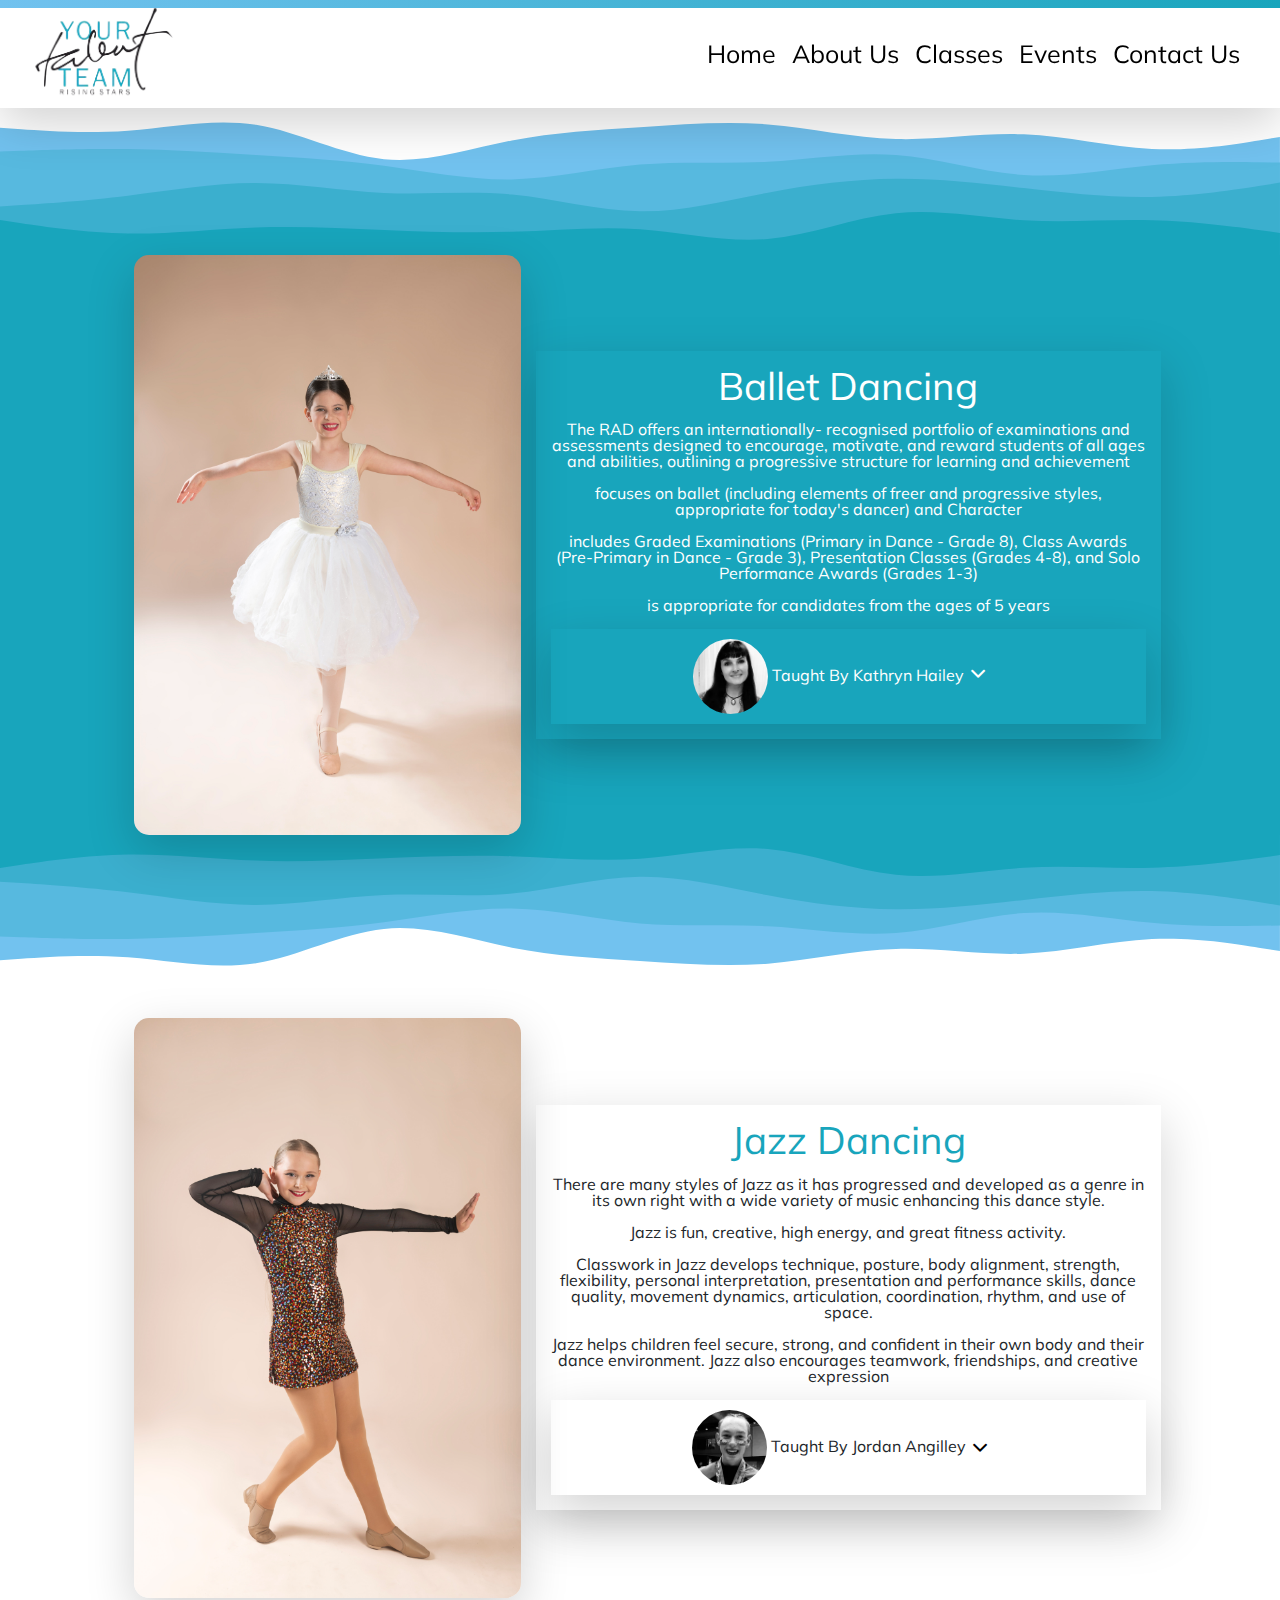
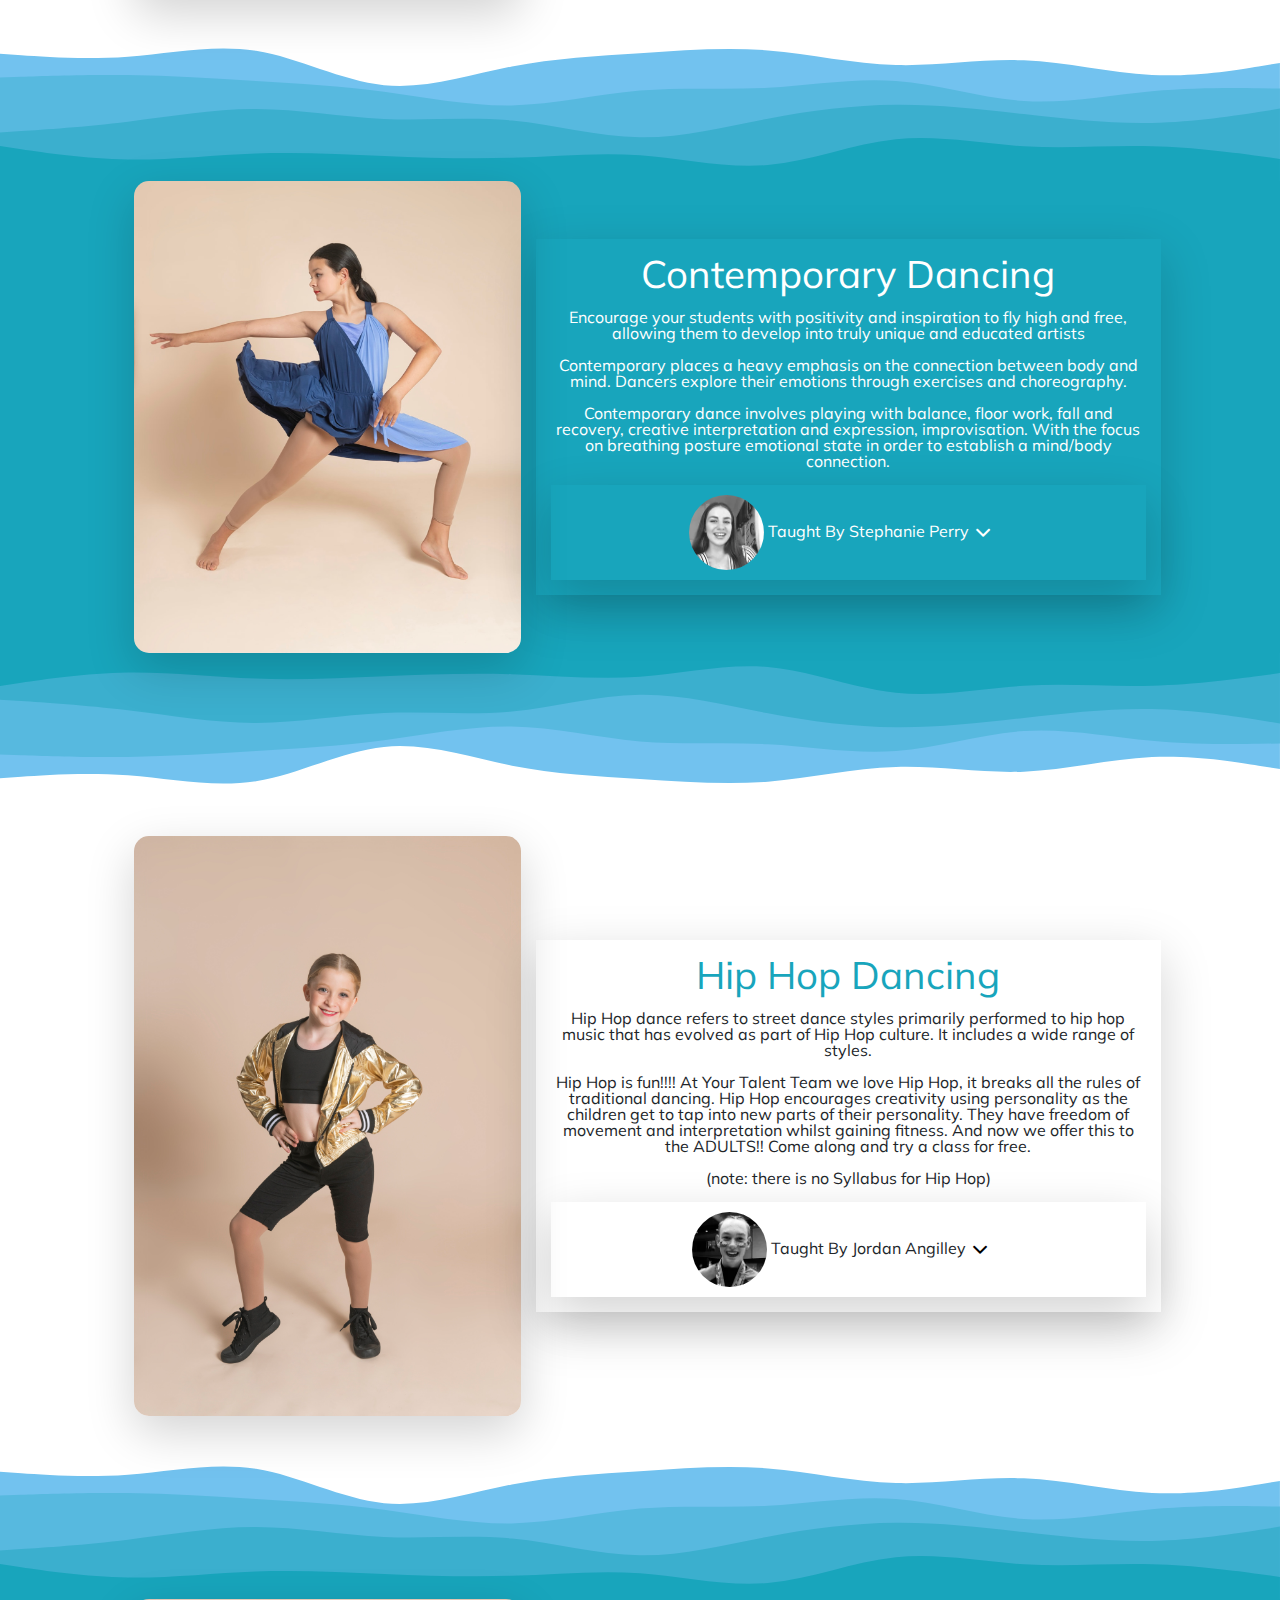
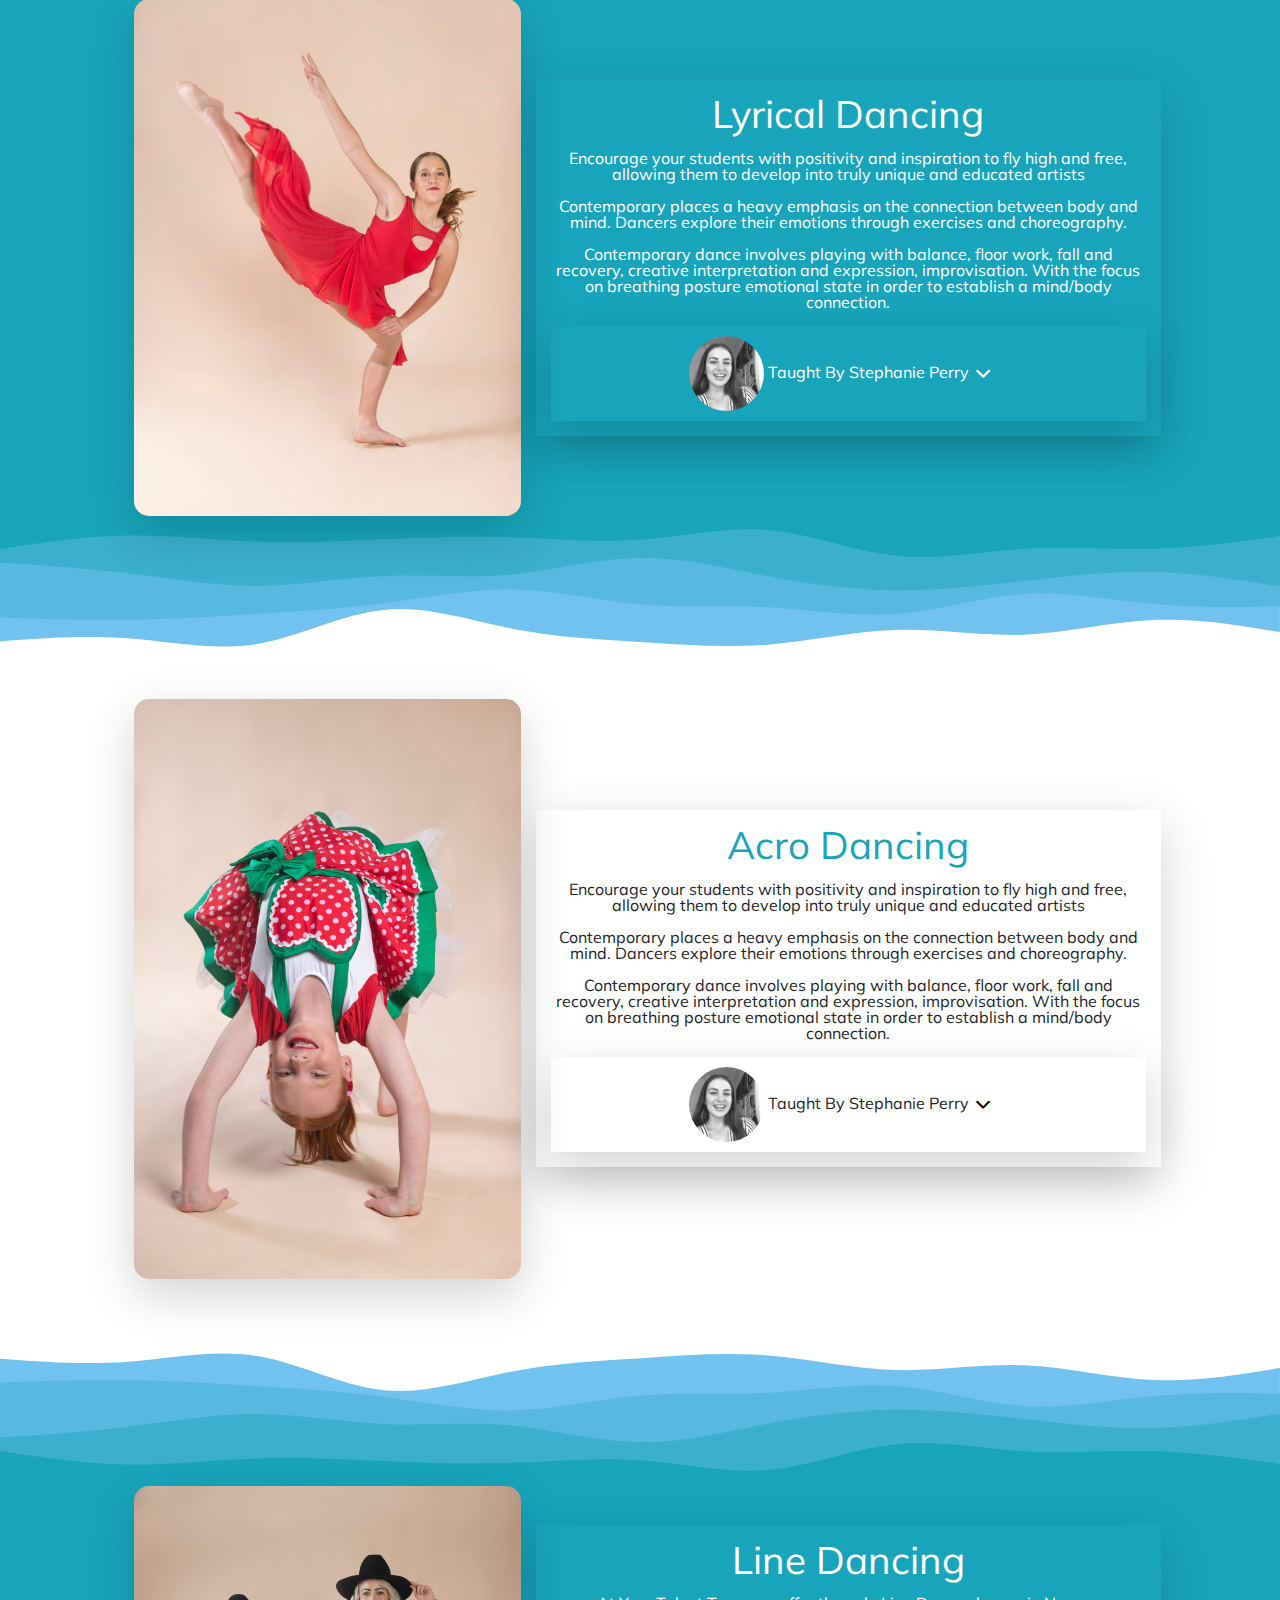
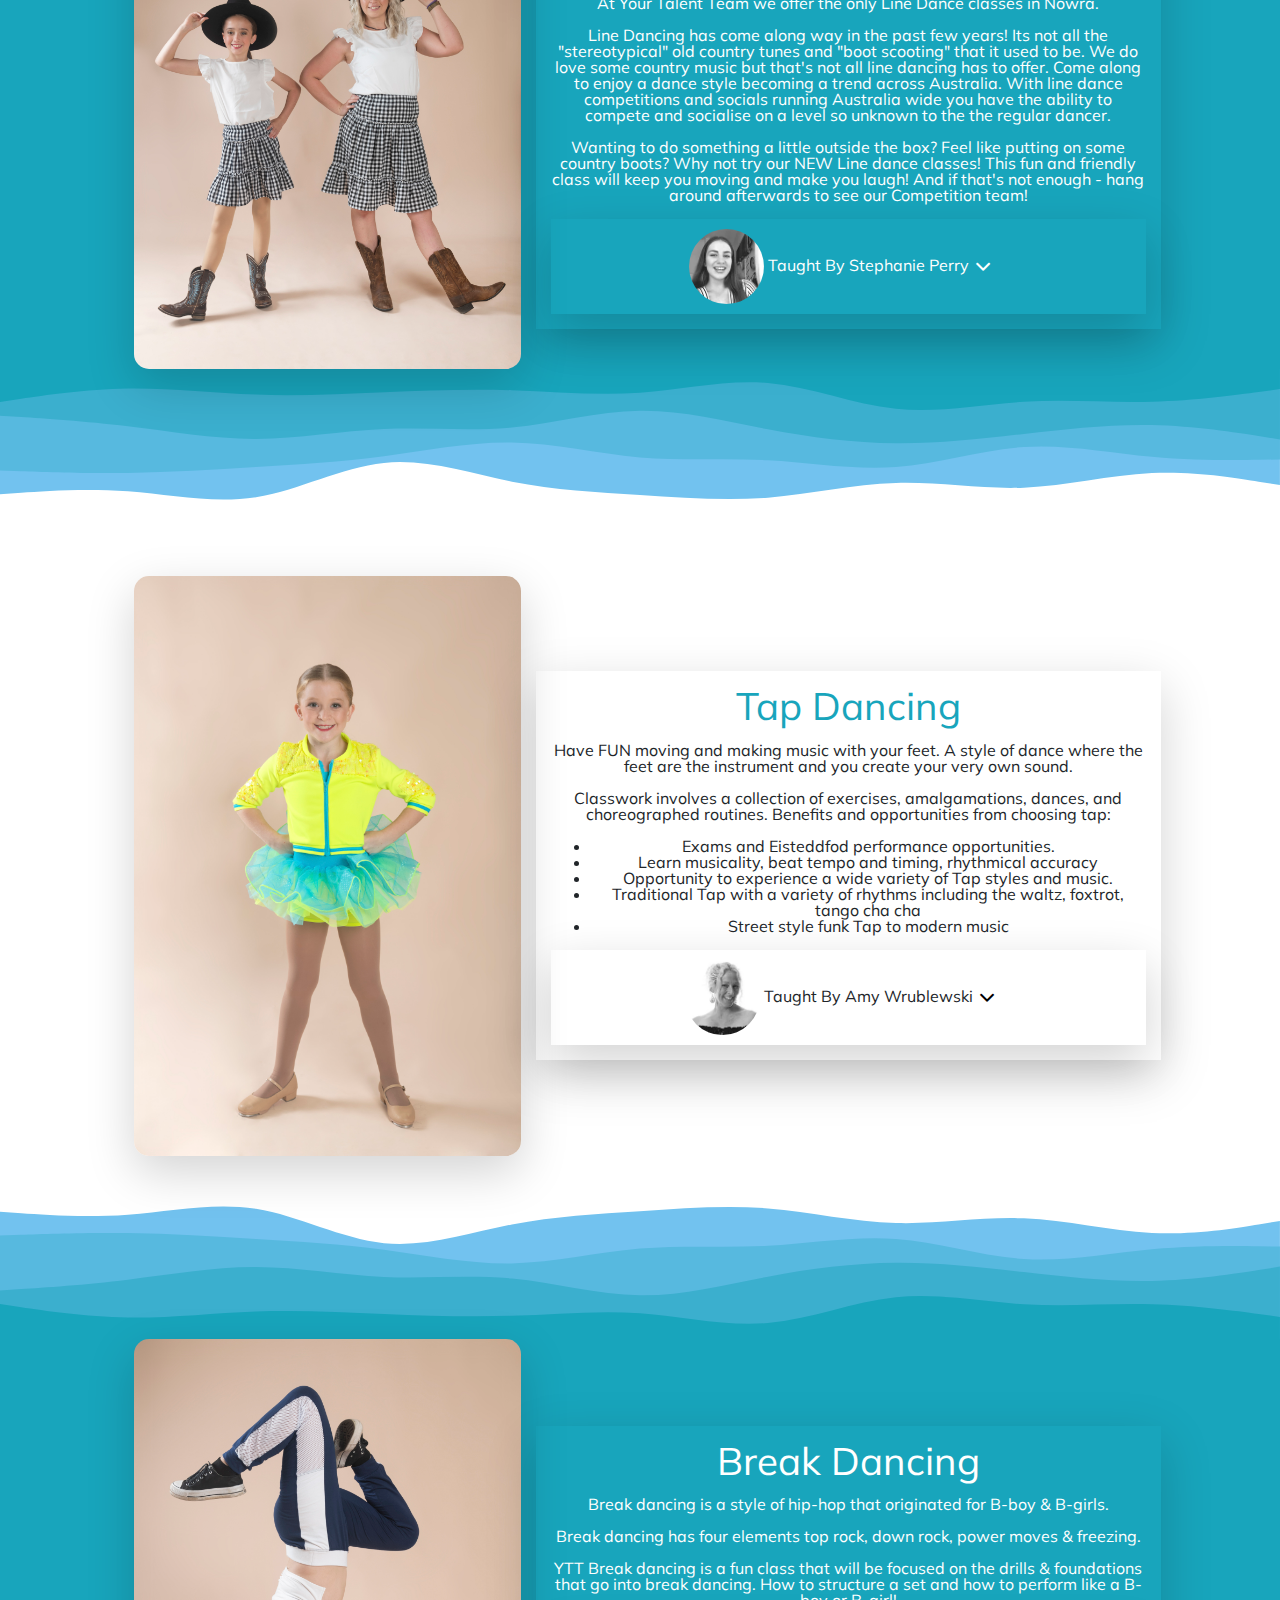
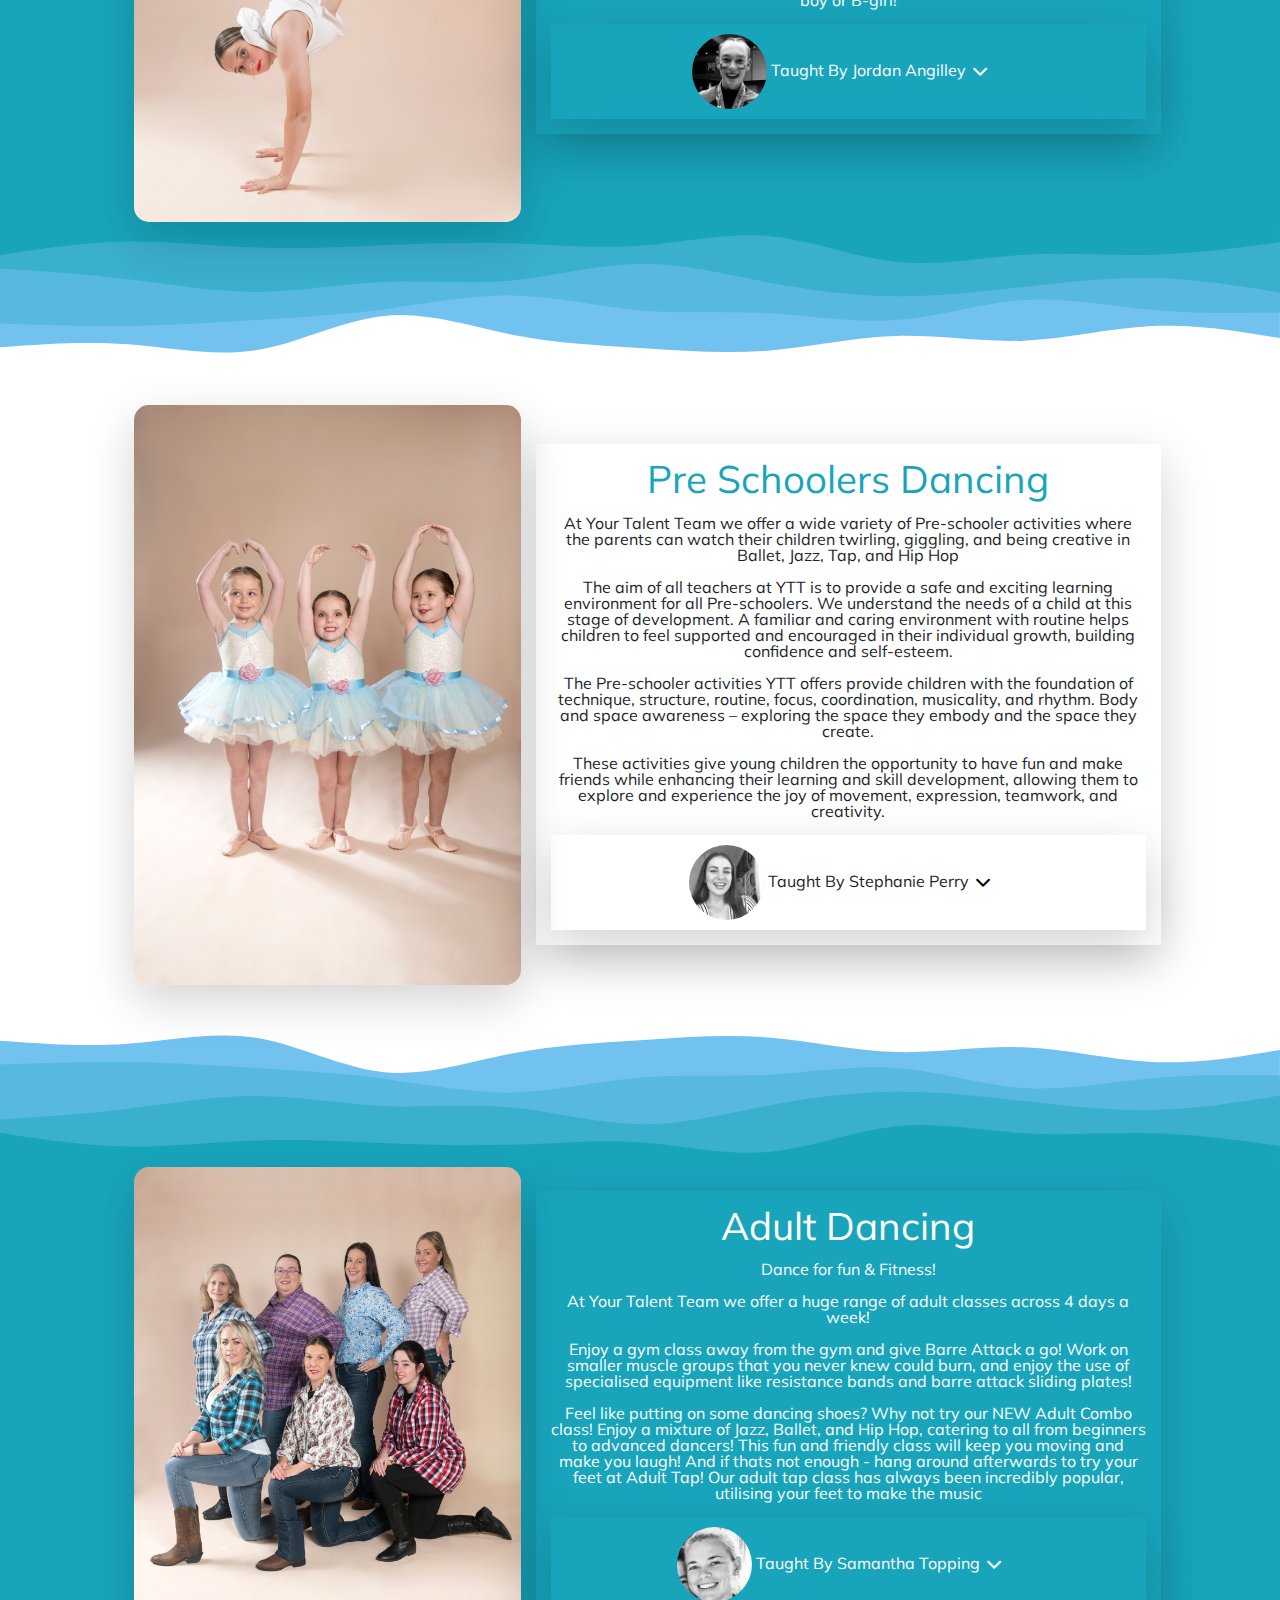
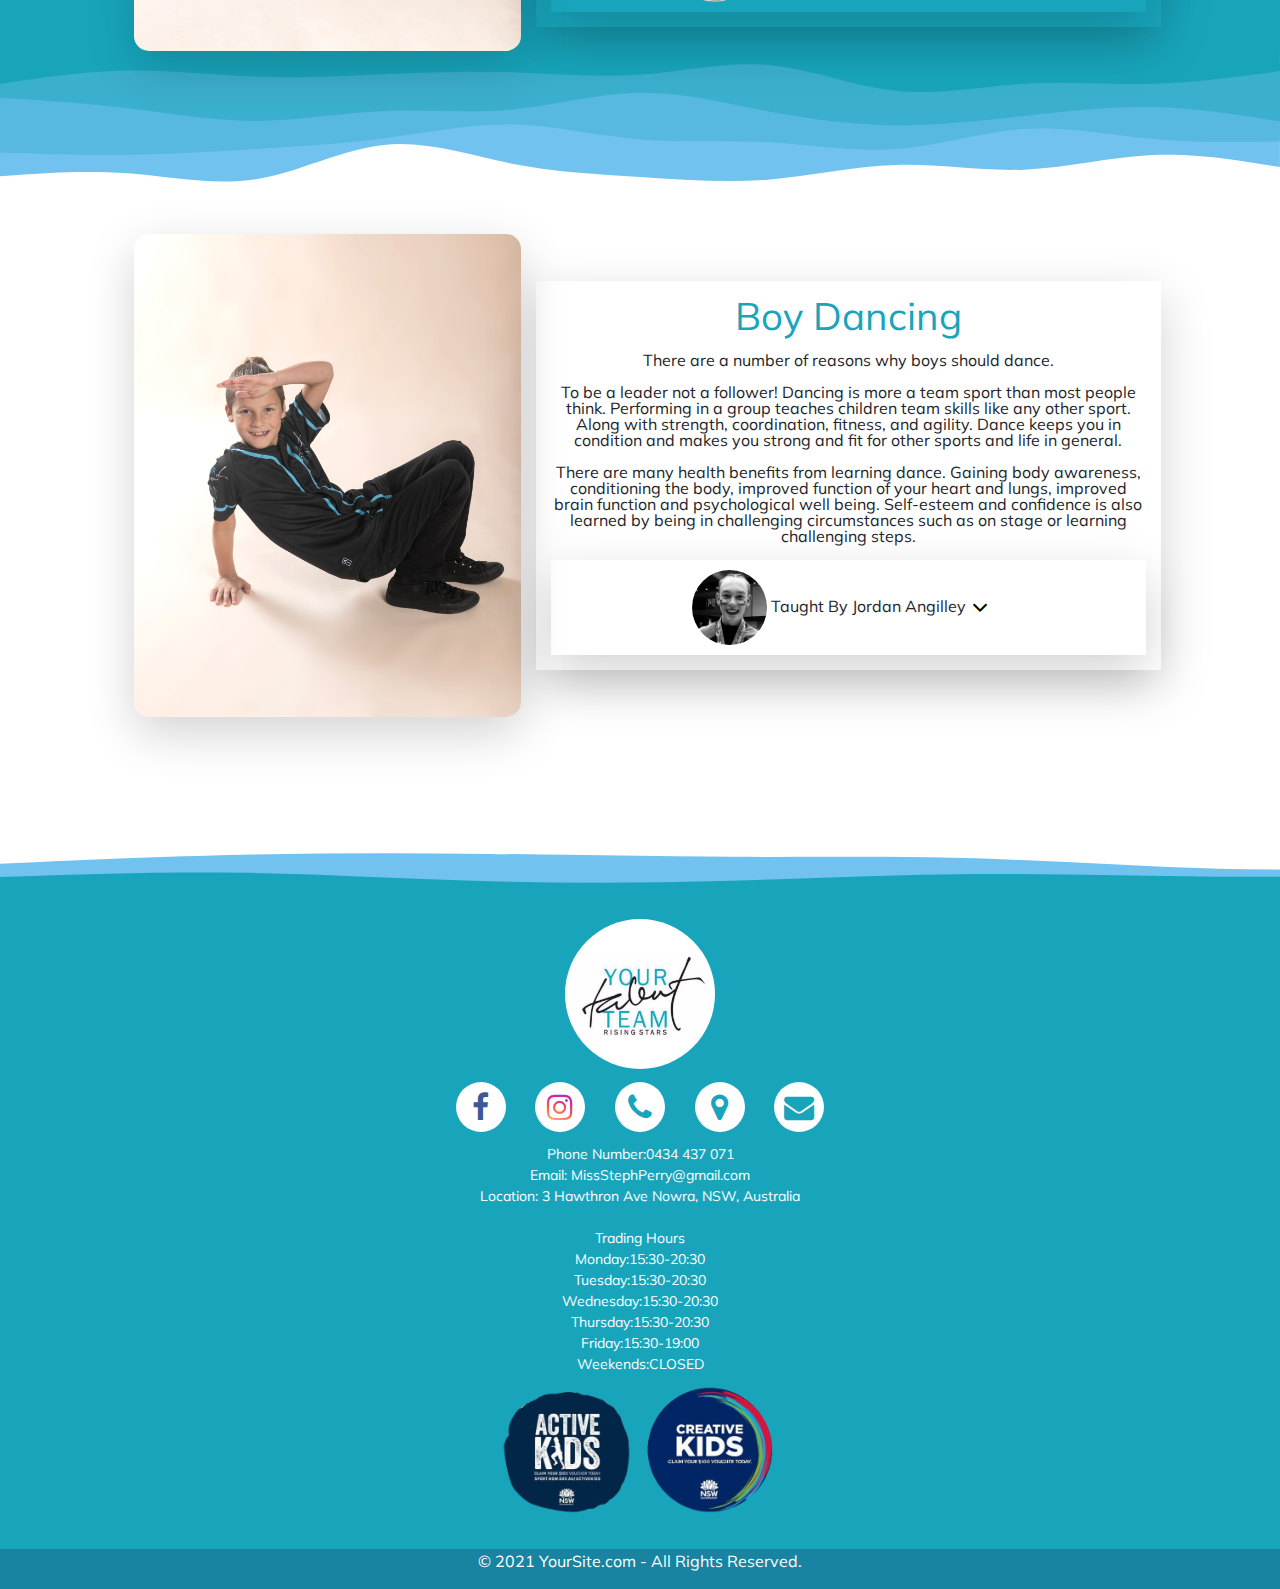
==== commit 4f0420d5: "further optimization" ====
--- a/YTT/classes.html
+++ b/YTT/classes.html
@@ -22,12 +22,13 @@
         $(document).ready(function () {
             $(".fa-angle-up").on('click', function (e) {
                 const value = e.target;
-                if (value.classList.contains("rotate")) {
-                    value.classList.toggle("flipping");
-                }
-                else {
-                    value.classList.toggle('rotate');
-                }
+                value.classList.toggle("fa-angle-up");
+                value.classList.toggle("fa-angle-down");
+            });
+            $(".fa-angle-down").on('click', function (e) {
+                const value = e.target;
+                value.classList.toggle("fa-angle-down");
+                value.classList.toggle("fa-angle-up");
             });
         });
 
@@ -136,8 +137,8 @@
                         <img src='imgs/Classes/kathryn.jpg' height='75px' width='75px' style='border-radius: 50%;' />
                         <span>Taught By Kathryn Hailey</span>
                         <a href='#show-more-ballet' data-toggle='collapse'
-                            style='font-size:30px;text-decoration:none'><i
-                                class='fa fa-angle-up rotate flipping contast' style="margin-left:-15px;color: white;vertical-align: middle;"></i></a>
+                            style='font-size:30px;text-decoration:none'><i class='fa fa-angle-down contast'
+                                style="margin-left:-15px;color: white;vertical-align: middle;"></i></a>
                         <div id='show-more-ballet' class='collapse'>
                             <br />
                             <p>Kathryn Hailey has been involved in ballet and dance her entire life. Her early training
@@ -194,8 +195,8 @@
                     <div style='padding-top:10px;padding-bottom:10px;'>
                         <img src='imgs/Classes/jordan.jpg' height='75px' width='75px' style='border-radius: 50%;' />
                         <span>Taught By Jordan Angilley</span>
-                        <a href='#show-more-jazz' data-toggle='collapse'><i
-                                class='fa fa-angle-up rotate flipping' style="margin-left:-15px;color: black;vertical-align: middle;text-decoration:none;"></i></a>
+                        <a href='#show-more-jazz' data-toggle='collapse'><i class='fa fa-angle-down'
+                                style="margin-left:-15px;color: black;vertical-align: middle;text-decoration:none;"></i></a>
                         <div id='show-more-jazz' class='collapse'>
                             <br />
                             <p>Jordan first found his passion and love for dance at the age of 4, starting in an
@@ -256,9 +257,8 @@
                     <div style='padding-top:10px;padding-bottom:10px;'>
                         <img src='imgs/Classes/steph.jpg' height='75px' width='75px' style='border-radius: 50%;' />
                         <span>Taught By Stephanie Perry</span>
-                        <a href='#show-more-contemporary' data-toggle='collapse'
-                            ><i
-                                class='fa fa-angle-up rotate flipping' style="margin-left:-15px;color: white;vertical-align: middle;text-decoration:none;"></i></a>
+                        <a href='#show-more-contemporary' data-toggle='collapse'><i class='fa fa-angle-down'
+                                style="margin-left:-15px;color: white;vertical-align: middle;text-decoration:none;"></i></a>
                         <div id='show-more-contemporary' class='collapse'>
                             <br />
                             <h3>Owner/Principal</h3>
@@ -316,8 +316,8 @@
                     <div style='padding-top:10px;padding-bottom:10px;'>
                         <img src='imgs/Classes/jordan.jpg' height='75px' width='75px' style='border-radius: 50%;' />
                         <span>Taught By Jordan Angilley</span>
-                        <a href='#show-more-hip-hop' data-toggle='collapse'><i
-                                class='fa fa-angle-up rotate flipping' style="margin-left:-15px;color: black;vertical-align: middle;text-decoration:none;"></i></a>
+                        <a href='#show-more-hip-hop' data-toggle='collapse'><i class='fa fa-angle-down'
+                                style="margin-left:-15px;color: black;vertical-align: middle;text-decoration:none;"></i></a>
                         <div id='show-more-hip-hop' class='collapse'>
                             <br />
                             <p>Jordan first found his passion and love for dance at the age of 4, starting in an
@@ -377,8 +377,8 @@
                     <div style='padding-top:10px;padding-bottom:10px;'>
                         <img src='imgs/Classes/steph.jpg' height='75px' width='75px' style='border-radius: 50%;' />
                         <span>Taught By Stephanie Perry</span>
-                        <a href='#show-more-contemporary' data-toggle='collapse'><i
-                                class='fa fa-angle-up rotate flipping' style="margin-left:-15px;color: white;vertical-align: middle;text-decoration:none;"></i></a>
+                        <a href='#show-more-contemporary' data-toggle='collapse'><i class='fa fa-angle-down'
+                                style="margin-left:-15px;color: white;vertical-align: middle;text-decoration:none;"></i></a>
                         <div id='show-more-contemporary' class='collapse'>
                             <br />
                             <h3>Owner/Principal</h3>
@@ -436,8 +436,8 @@
                     <div style='padding-top:10px;padding-bottom:10px;'>
                         <img src='imgs/Classes/steph.jpg' height='75px' width='75px' style='border-radius: 50%;' />
                         <span>Taught By Stephanie Perry</span>
-                        <a href='#show-more-contemporary' data-toggle='collapse'><i
-                                class='fa fa-angle-up rotate flipping' style="margin-left:-15px;color: black;vertical-align: middle;text-decoration:none;"></i></a>
+                        <a href='#show-more-contemporary' data-toggle='collapse'><i class='fa fa-angle-down'
+                                style="margin-left:-15px;color: black;vertical-align: middle;text-decoration:none;"></i></a>
                         <div id='show-more-contemporary' class='collapse'>
                             <br />
                             <h3>Owner/Principal</h3>
@@ -513,8 +513,8 @@
                     <div style='padding-top:10px;padding-bottom:10px;'>
                         <img src='imgs/Classes/steph.jpg' height='75px' width='75px' style='border-radius: 50%;' />
                         <span>Taught By Stephanie Perry</span>
-                        <a href='#show-more-line' data-toggle='collapse'><i
-                                class='fa fa-angle-up rotate flipping' style="margin-left:-15px;color: white;vertical-align: middle;text-decoration:none;"></i></a>
+                        <a href='#show-more-line' data-toggle='collapse'><i class='fa fa-angle-down'
+                                style="margin-left:-15px;color: white;vertical-align: middle;text-decoration:none;"></i></a>
                         <div id='show-more-line' class='collapse'>
                             <br />
                             <h3>Owner/Principal</h3>
@@ -575,9 +575,8 @@
                     <div style='padding-top:10px;padding-bottom:10px;'>
                         <img src='imgs/Classes/amy.jpg' height='75px' width='75px' style='border-radius: 50%;' />
                         <span>Taught By Amy Wrublewski</span>
-                        <a href='#show-more-tap' data-toggle='collapse'
-                            ><i
-                                class='fa fa-angle-up rotate flipping' style="margin-left:-15px;color: black;vertical-align: middle;text-decoration:none;"></i></a>
+                        <a href='#show-more-tap' data-toggle='collapse'><i class='fa fa-angle-down'
+                                style="margin-left:-15px;color: black;vertical-align: middle;text-decoration:none;"></i></a>
                         <div id='show-more-tap' class='collapse'>
                             <br />
                             <p>Miss Amy has over 20 years of dance and teaching experience.</p>
@@ -639,9 +638,8 @@
                     <div style='padding-top:10px;padding-bottom:10px;'>
                         <img src='imgs/Classes/jordan.jpg' height='75px' width='75px' style='border-radius: 50%;' />
                         <span>Taught By Jordan Angilley</span>
-                        <a href='#show-more-break' data-toggle='collapse'
-                            ><i
-                                class='fa fa-angle-up rotate flipping' style="margin-left:-15px;color: white;vertical-align: middle;text-decoration:none;"></i></a>
+                        <a href='#show-more-break' data-toggle='collapse'><i class='fa fa-angle-down'
+                                style="margin-left:-15px;color: white;vertical-align: middle;text-decoration:none;"></i></a>
                         <div id='show-more-break' class='collapse'>
                             <br />
                             <p>Jordan first found his passion and love for dance at the age of 4, starting in an
@@ -708,9 +706,8 @@
                     <div style='padding-top:10px;padding-bottom:10px;'>
                         <img src='imgs/Classes/steph.jpg' height='75px' width='75px' style='border-radius: 50%;' />
                         <span>Taught By Stephanie Perry</span>
-                        <a href='#show-more-pre' data-toggle='collapse'
-                            ><i
-                                class='fa fa-angle-up rotate flipping' style="margin-left:-15px;color: black;vertical-align: middle;text-decoration:none;"></i></a>
+                        <a href='#show-more-pre' data-toggle='collapse'><i class='fa fa-angle-down'
+                                style="margin-left:-15px;color: black;vertical-align: middle;text-decoration:none;"></i></a>
                         <div id='show-more-pre' class='collapse'>
                             <br />
                             <h3>Owner/Principal</h3>
@@ -772,9 +769,8 @@
                     <div style='padding-top:10px;padding-bottom:10px;'>
                         <img src='imgs/Classes/sam.jpg' height='75px' width='75px' style='border-radius: 50%;' />
                         <span>Taught By Samantha Topping</span>
-                        <a href='#show-more-adult' data-toggle='collapse'
-                            ><i
-                                class='fa fa-angle-up rotate flipping ' style="margin-left:-15px;color: white;vertical-align: middle;text-decoration:none;"></i></a>
+                        <a href='#show-more-adult' data-toggle='collapse'><i class='fa fa-angle-down'
+                                style="margin-left:-15px;color: white;vertical-align: middle;text-decoration:none;"></i></a>
                         <div id='show-more-adult' class='collapse'>
                             <br />
                             <p>Lorem ipsum dolor, sit amet consectetur adipisicing elit. Optio repellat consequuntur,
@@ -833,9 +829,8 @@
                     <div style='padding-top:10px;padding-bottom:10px;'>
                         <img src='imgs/Classes/jordan.jpg' height='75px' width='75px' style='border-radius: 50%;' />
                         <span>Taught By Jordan Angilley</span>
-                        <a href='#show-more-boy' data-toggle='collapse'
-                            ><i
-                                class='fa fa-angle-up rotate flipping' style="margin-left:-15px;color: black;vertical-align: middle;text-decoration:none;"></i></a>
+                        <a href='#show-more-boy' data-toggle='collapse'><i class='fa fa-angle-down'
+                                style="margin-left:-15px;color: black;vertical-align: middle;text-decoration:none;"></i></a>
                         <div id='show-more-boy' class='collapse'>
                             <br />
                             <p>Jordan first found his passion and love for dance at the age of 4, starting in an
--- a/YTT/css/style.css
+++ b/YTT/css/style.css
@@ -20,14 +20,6 @@
   border-radius: 50%;
   color: #18a5bc; }
 
-.rotate {
-  transform: rotateX(0deg);
-  transition: .5s linear; }
-
-.rotate.flipping {
-  transform: rotateX(180deg);
-  transition: .5s linear; }
-
 .icon {
   margin: 1vw; }
 
@@ -80,7 +72,11 @@
 
 .fa-angle-up {
   background: none;
-  font-size: 30px; }
+  font-size: 25px !important; }
+
+.fa-angle-down {
+  background: none;
+  font-size: 25px !important; }
 
 .class-img {
   width: 150px;
@@ -295,7 +291,8 @@
   color: #303030 !important;
   border-color: white !important;
   width: 175px !important;
-  justify-content: center; }
+  justify-content: center;
+  border-radius: 25px; }
 
 #enrol-btn {
   background-color: white;
@@ -310,7 +307,8 @@
 
 #timetable:hover {
   background-color: #e2e2e2 !important;
-  color: black !important; }
+  color: black !important;
+  border-color: #e2e2e2 !important; }
 
 .find-out-more {
   width: 100%;
@@ -318,6 +316,10 @@
   font-size: 1.25vw !important;
   margin: 0 auto;
   padding: 0; }
+
+.find-out-more:hover {
+  background-color: #1884a1 !important;
+  border-color: #1884a1 !important; }
 
 .flip-button {
   position: absolute;
@@ -489,6 +491,9 @@
     font-size: 5vw !important;
     padding-left: 0px !important;
     padding-right: 0px !important; }
+
+  .vanish {
+    display: none !important; }
 
   #event-div-wo-car {
     display: none; }
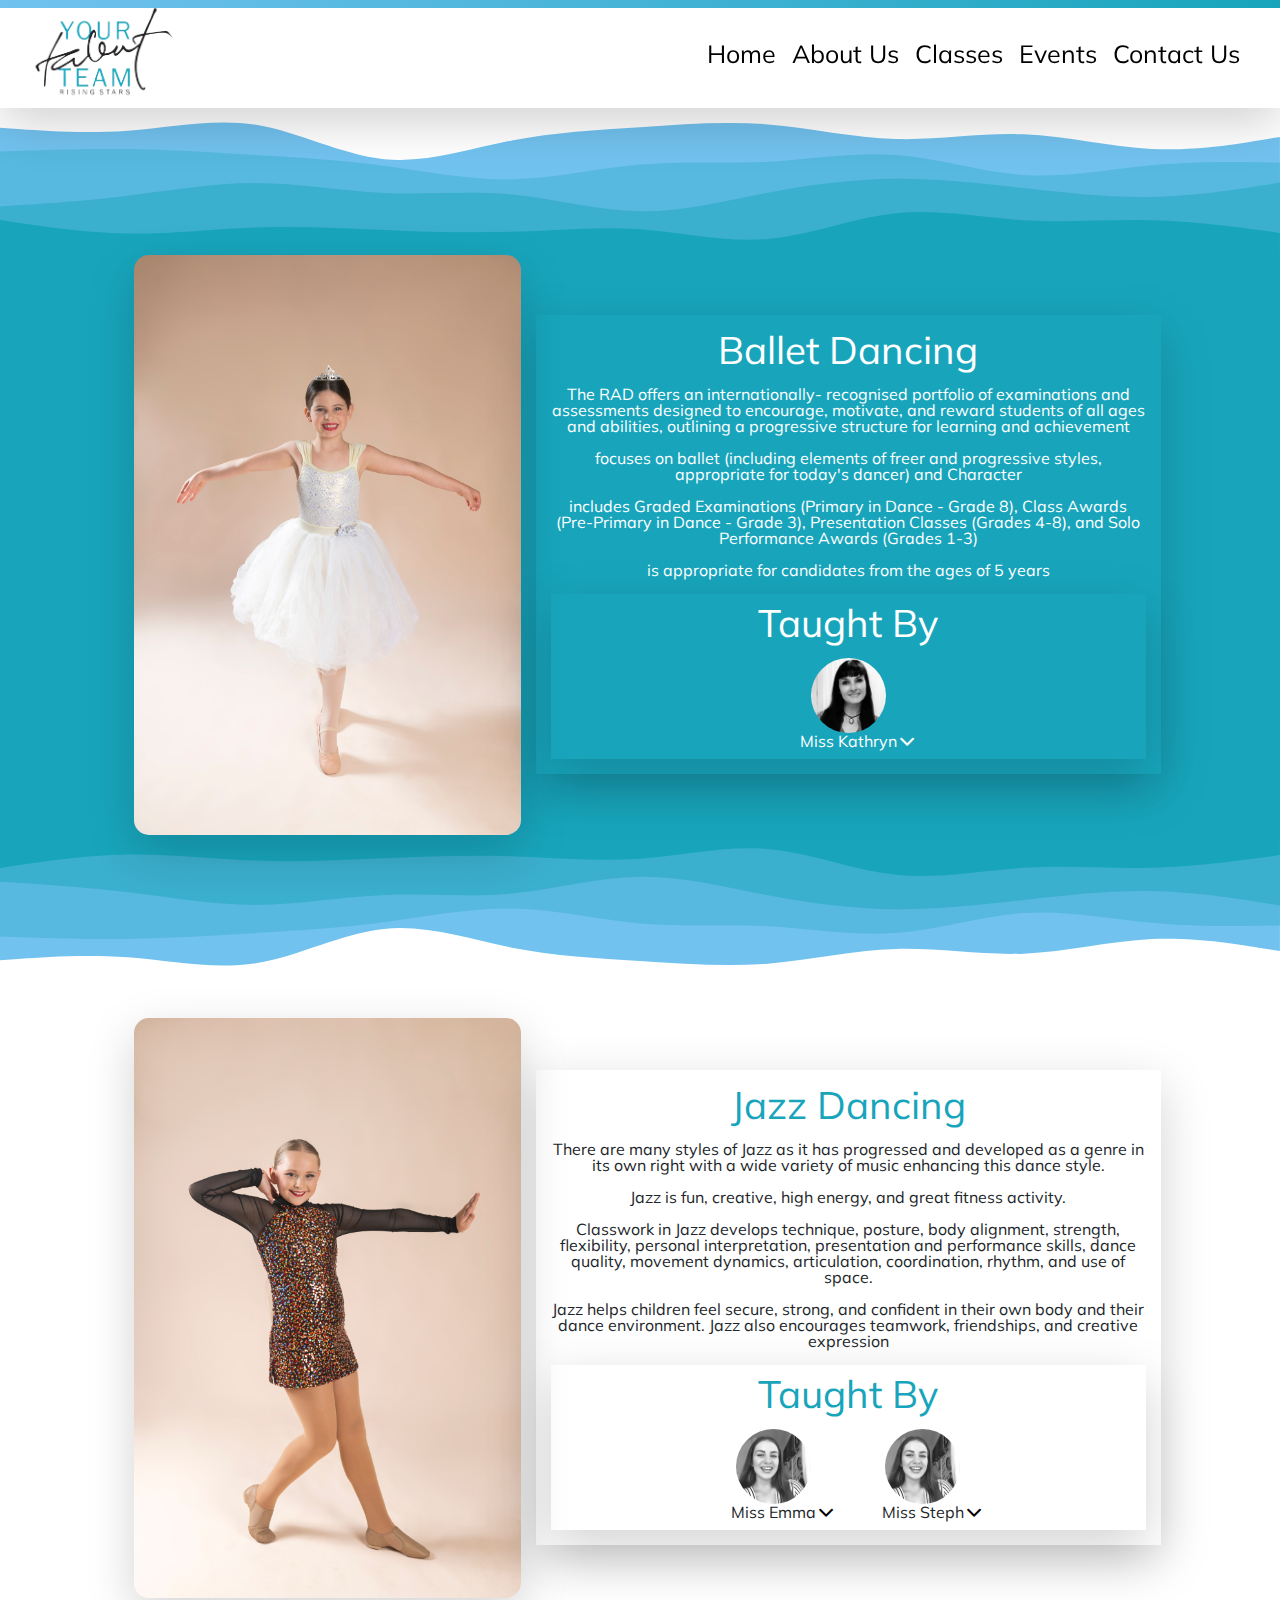
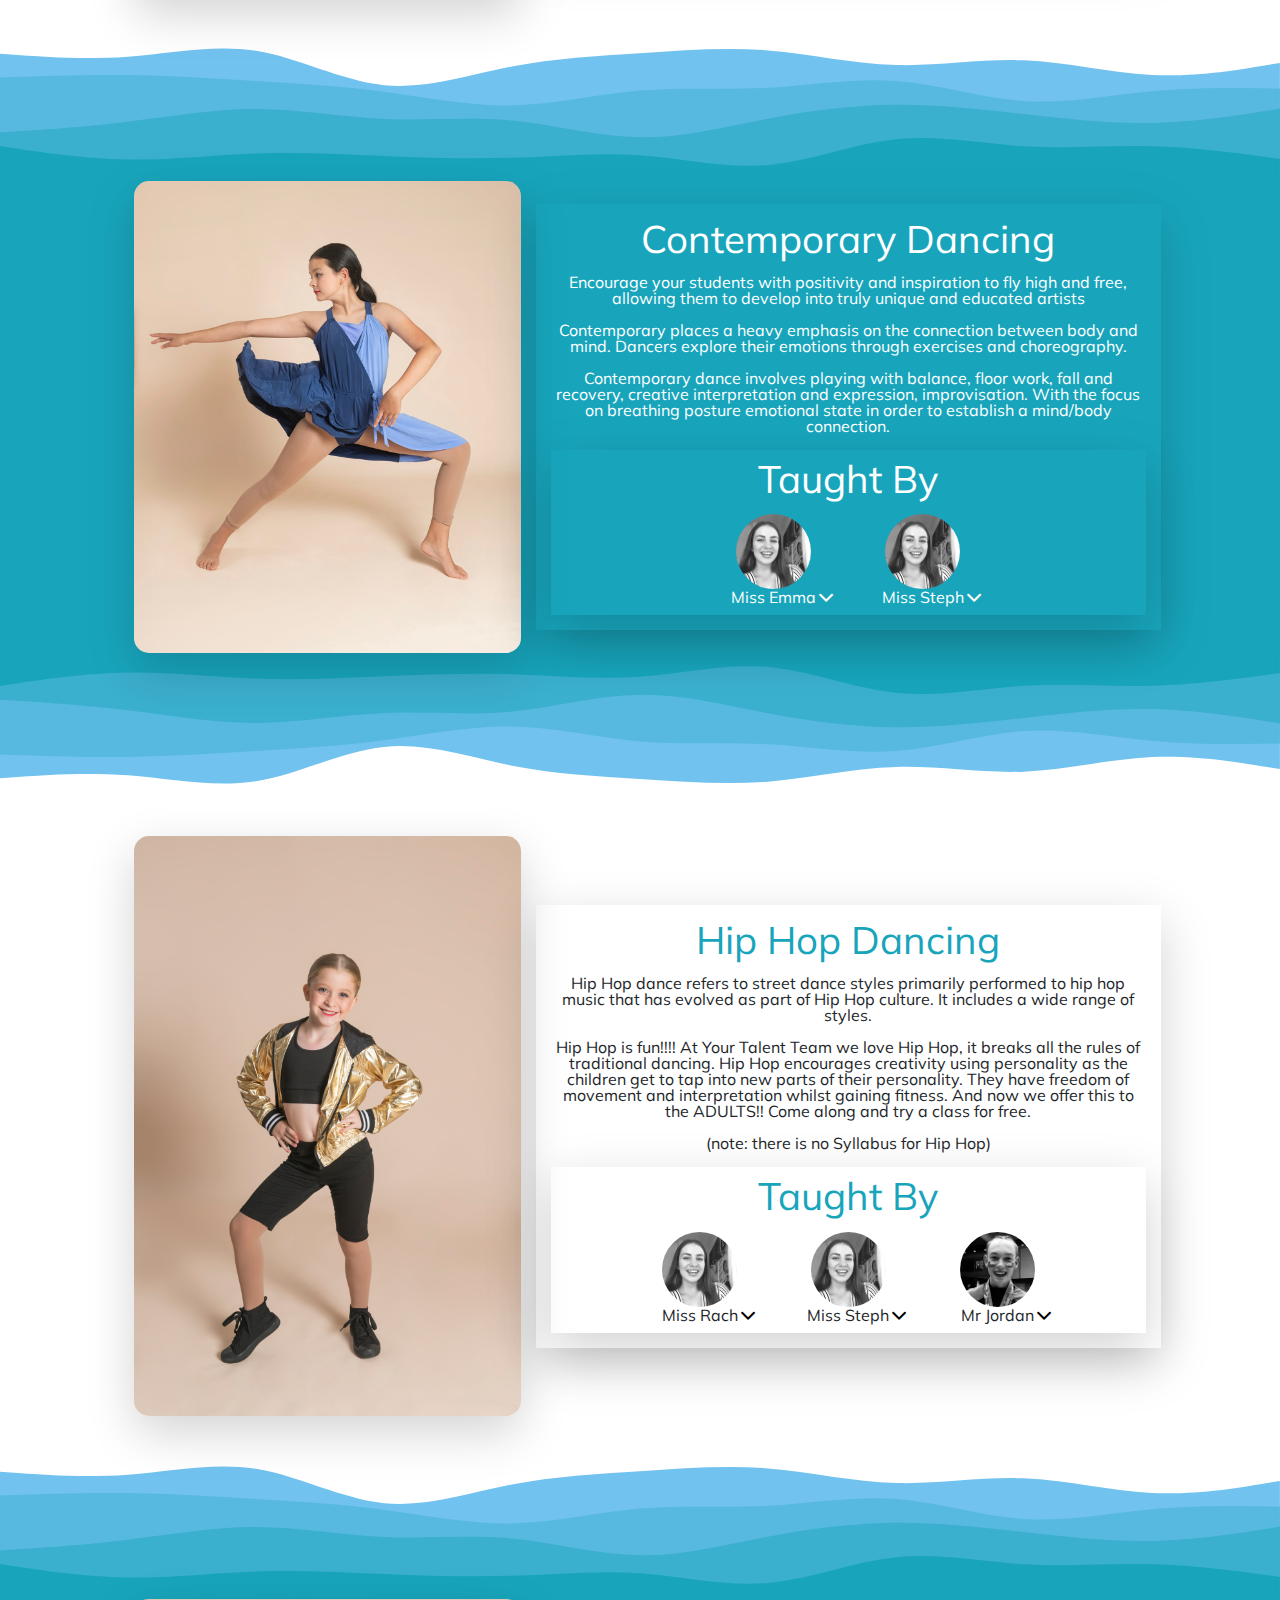
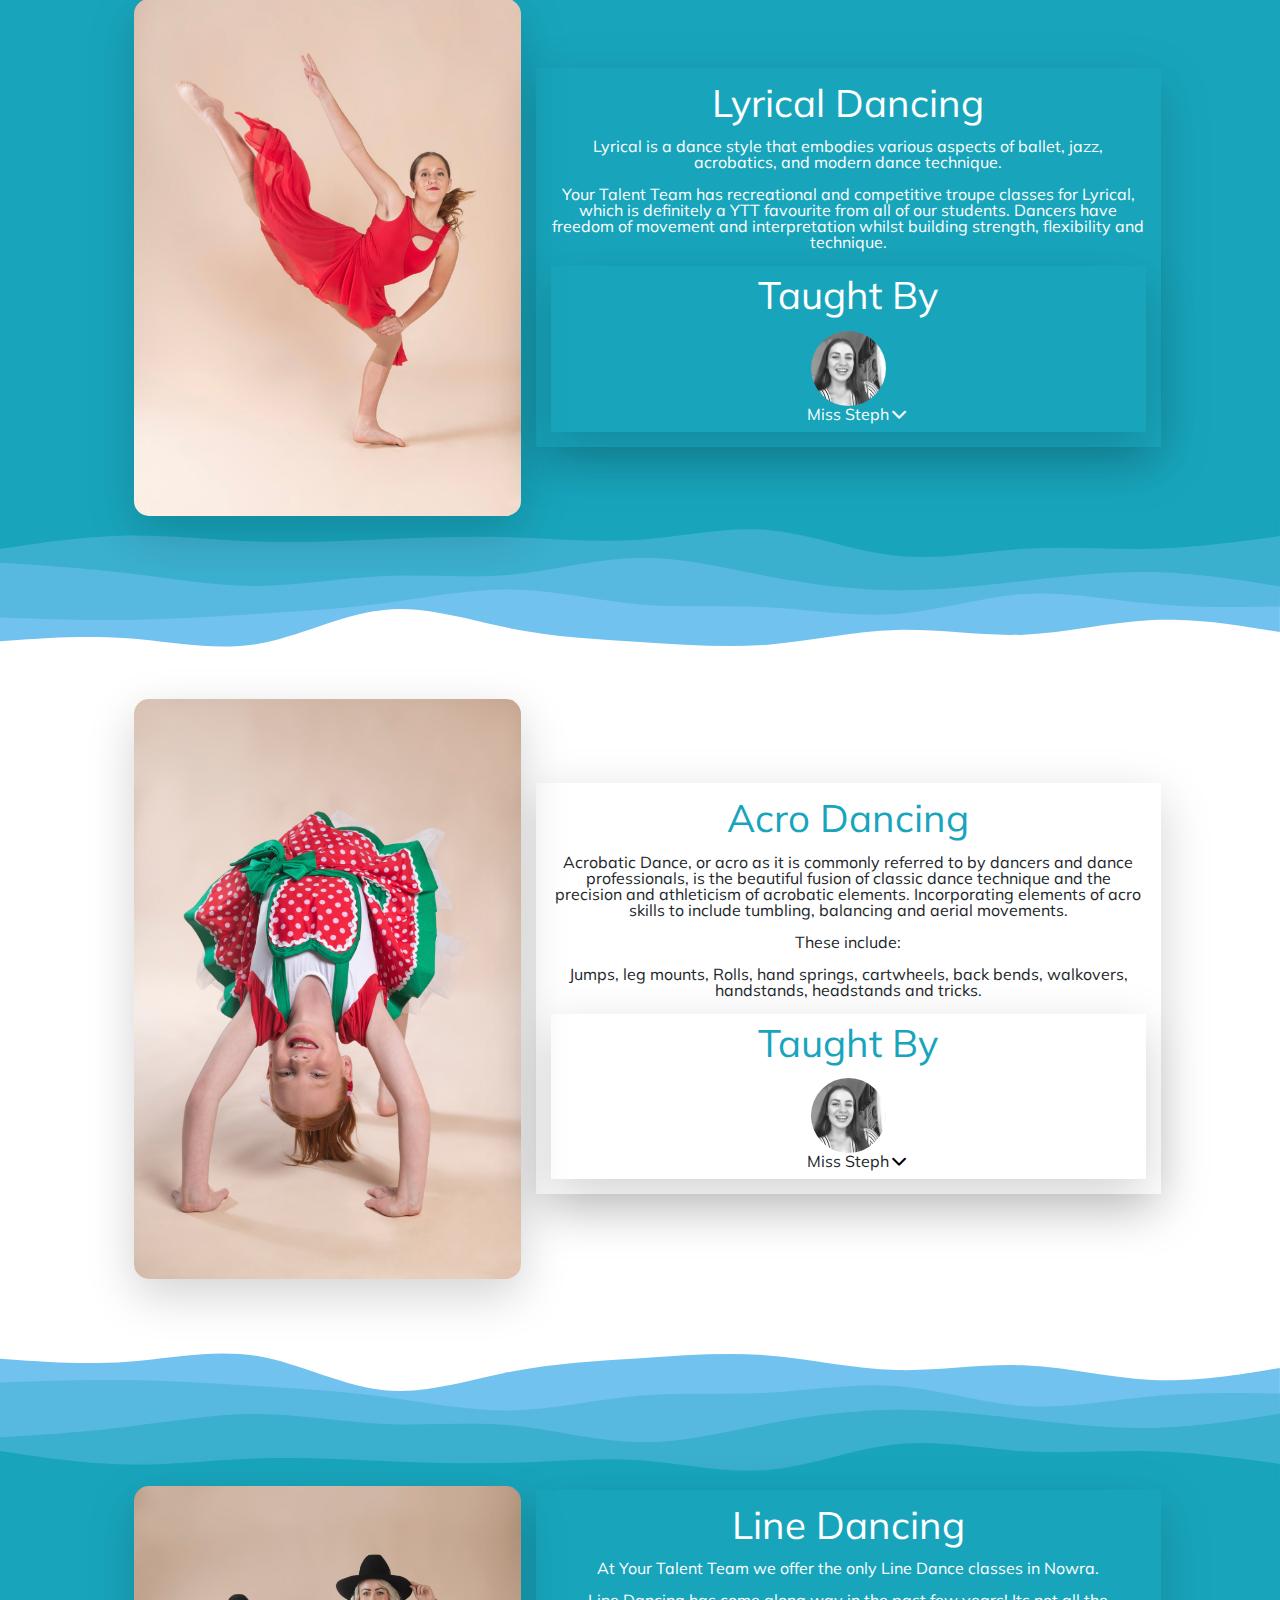
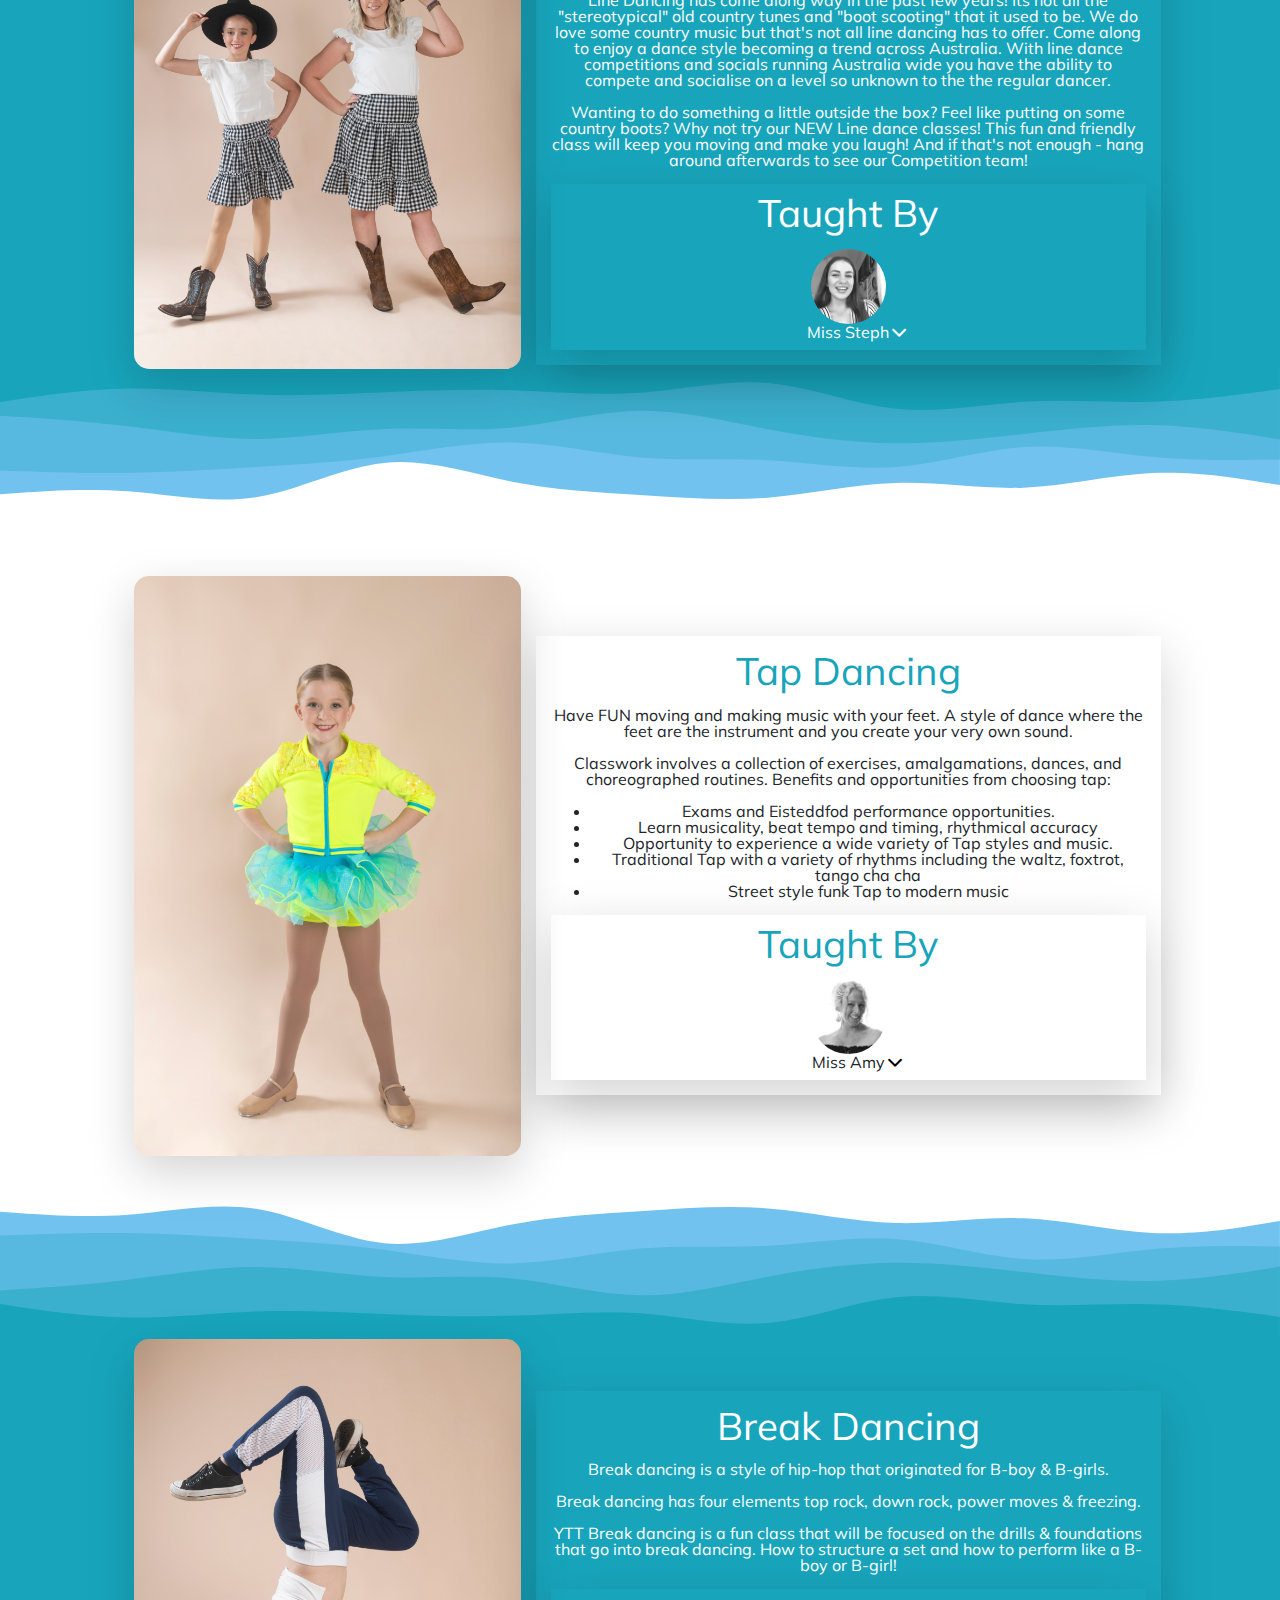
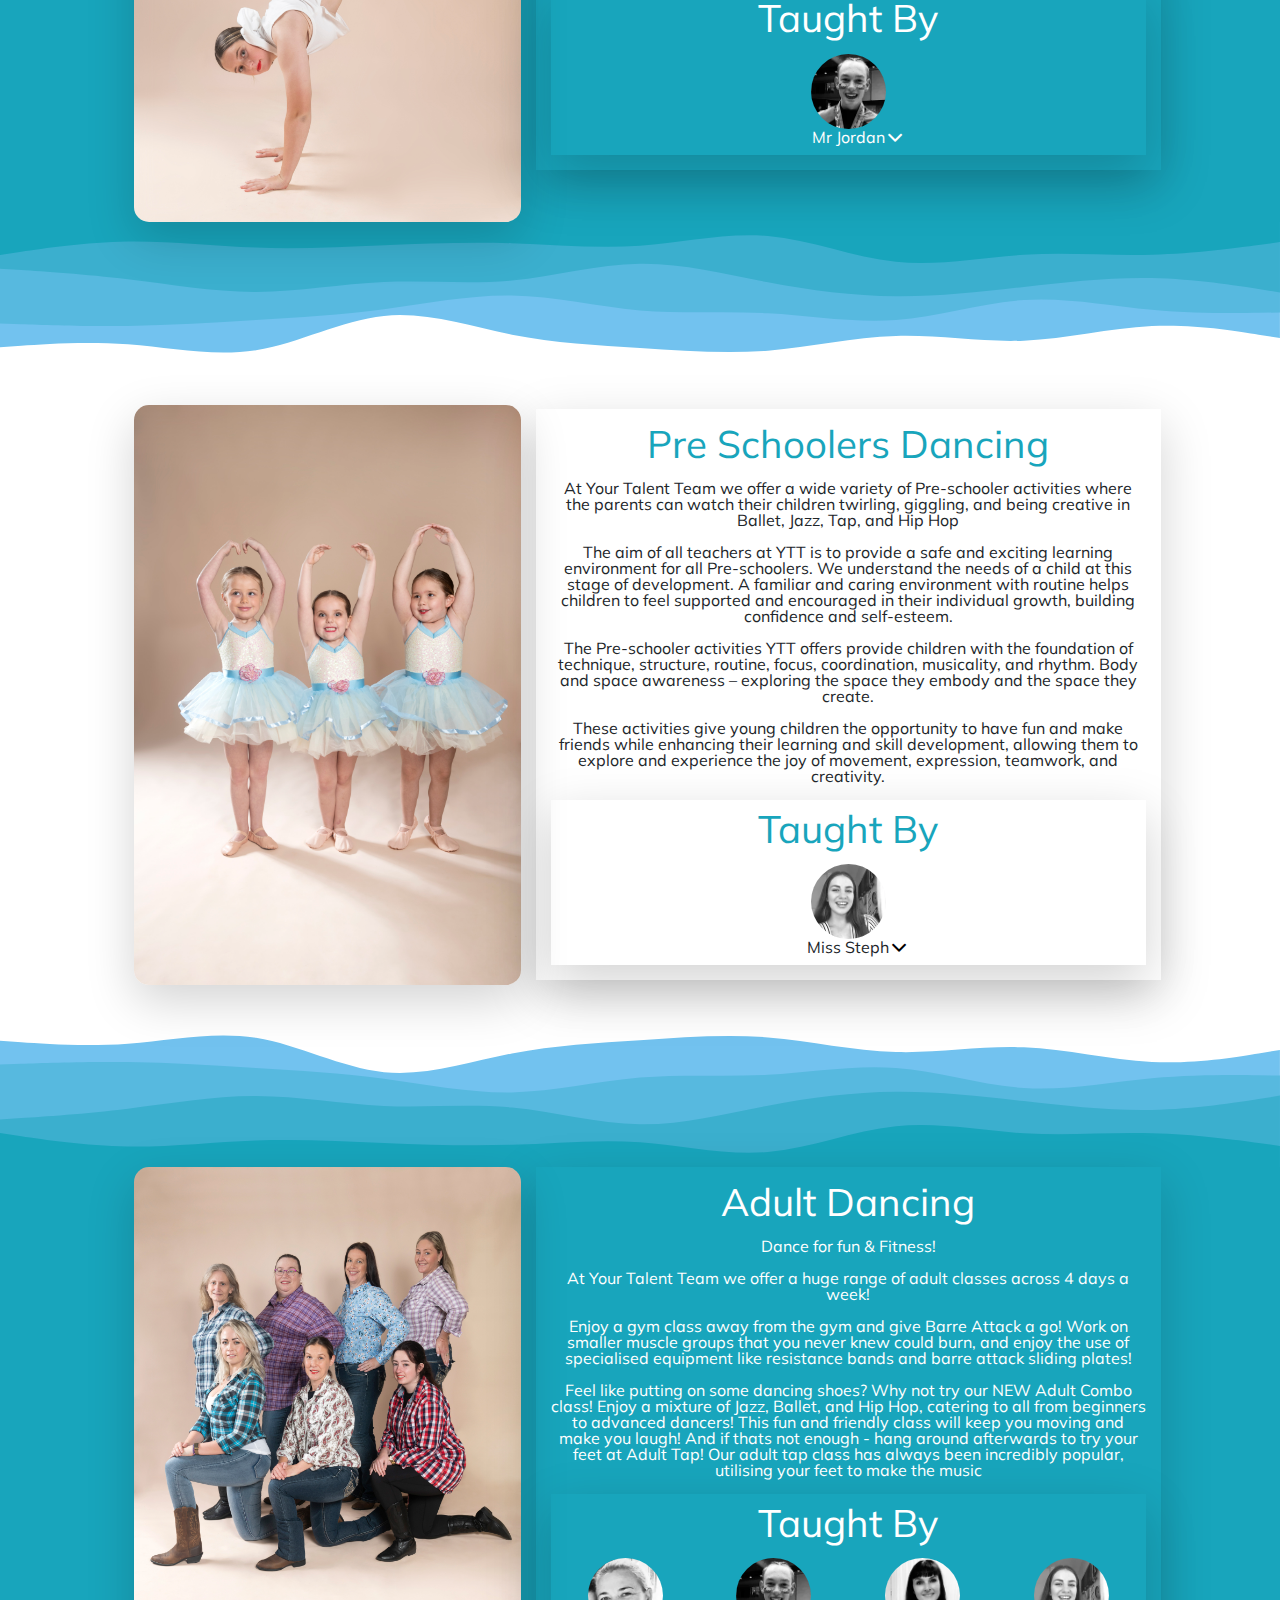
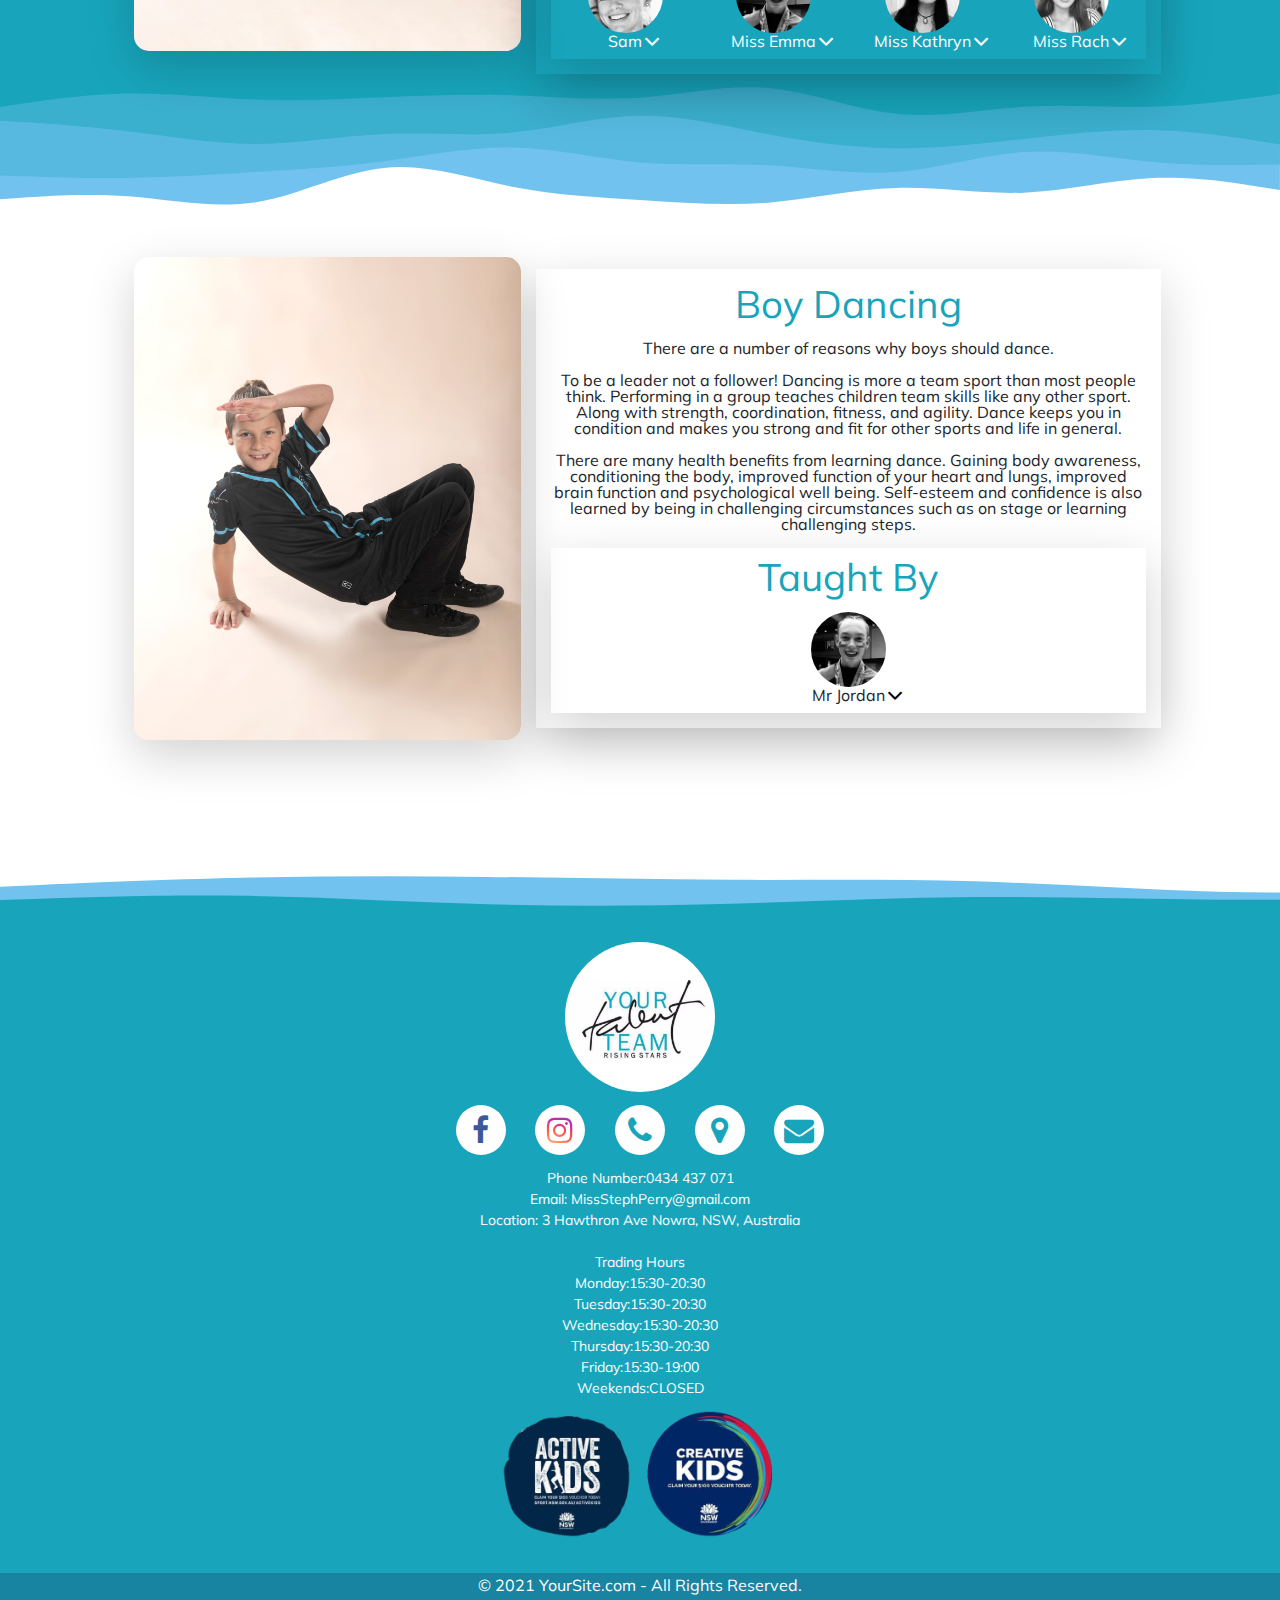
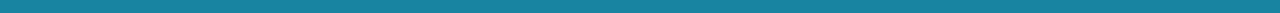
==== commit 5f1570f3: "faculty updated, timetable implementation" ====
--- a/YTT/classes.html
+++ b/YTT/classes.html
@@ -134,13 +134,20 @@
                 <p>is appropriate for candidates from the ages of 5 years</p>
                 <div class='class-profile container shadow-lg' style='margin-bottom: 15px;'>
                     <div style='padding-top:10px;padding-bottom:10px;'>
-                        <img src='imgs/Classes/kathryn.jpg' height='75px' width='75px' style='border-radius: 50%;' />
-                        <span>Taught By Kathryn Hailey</span>
-                        <a href='#show-more-ballet' data-toggle='collapse'
-                            style='font-size:30px;text-decoration:none'><i class='fa fa-angle-down contast'
-                                style="margin-left:-15px;color: white;vertical-align: middle;"></i></a>
+                        <div class='class-page-title class-page-title-contrast'>Taught By</div>
+                        <br>
+                        <div class='row justify-content-center'>
+                            <div class="col-6 col-lg-3">
+                                <img src='imgs/Classes/kathryn.jpg' class='class-img-taught'/>
+                                <div>Miss Kathryn<a href='#show-more-ballet' data-toggle='collapse'><i
+                                            class='fa fa-angle-down'
+                                            style="margin-left:-15px;color: white;vertical-align: middle;text-decoration:none;"></i></a>
+                                </div>
+                            </div>
+    
+                        </div>
                         <div id='show-more-ballet' class='collapse'>
-                            <br />
+                            <h2>Kathryn Hailey</h2>
                             <p>Kathryn Hailey has been involved in ballet and dance her entire life. Her early training
                                 began with Kim Traynor, Beverly Rowles, and the staff at McDonald College. She completed
                                 all RAD exams and gained her teaching qualifications with Distinction. Kathryn danced
@@ -150,9 +157,10 @@
                                 Dreamfeet and Enpremiere, both ballet schools in Sydney. </p>
                             <p>Kathryn has also taught at Mcdonald college, Ed5 international, and Sydney Dance Company
                                 over the last 20 years. </p>
-                        </div>
-                    </div>
-
+                            <br>
+                        </div>
+                    </div>
+    
                 </div>
             </div>
         </div>
@@ -193,25 +201,61 @@
                     Jazz also encourages teamwork, friendships, and creative expression</p>
                 <div class='class-profile container shadow-lg' style='margin-bottom: 15px;'>
                     <div style='padding-top:10px;padding-bottom:10px;'>
-                        <img src='imgs/Classes/jordan.jpg' height='75px' width='75px' style='border-radius: 50%;' />
-                        <span>Taught By Jordan Angilley</span>
-                        <a href='#show-more-jazz' data-toggle='collapse'><i class='fa fa-angle-down'
-                                style="margin-left:-15px;color: black;vertical-align: middle;text-decoration:none;"></i></a>
+                        <div class='class-page-title'>Taught By</div>
+                        <br>
+                        <div class='row justify-content-center'>
+                            <div class="col-6 col-lg-3">
+                                <img src='imgs/Classes/steph.jpg' class='class-img-taught'/>
+
+                                <div>Miss Emma <a href='#show-more-jazz-1' data-toggle='collapse'><i
+                                            class='fa fa-angle-down'
+                                            style="margin-left:-15px;color: black;vertical-align: middle;text-decoration:none;"></i></a>
+                                </div>
+
+                            </div>
+                            <div class="col-6 col-lg-3">
+                                <img src='imgs/Classes/steph.jpg' class='class-img-taught'/>
+                                <div>Miss Steph<a href='#show-more-jazz' data-toggle='collapse'><i
+                                            class='fa fa-angle-down'
+                                            style="margin-left:-15px;color: black;vertical-align: middle;text-decoration:none;"></i></a>
+                                </div>
+
+
+                            </div>
+
+                        </div>
                         <div id='show-more-jazz' class='collapse'>
                             <br />
-                            <p>Jordan first found his passion and love for dance at the age of 4, starting in an
-                                all-boys Hip Hop class in a local studio at Dapto. As he grew up and moved to the south
-                                coast, he joined many other dance companies and partaken in many more styles, such as
-                                jazz, lyrical and contemporary. Jordan’s passion for dance grew more and more, learning
-                                from a variety of teachers and improving his skills. </p>
-                            <p>Since joining YTT in 2017 as a student, Jordan was given the opportunity to teach hip hop
-                                to the boys class he partakes in, which he gladly accepted, beginning his career as a
-                                dance teacher. Jordan’s passion for hip hop forever grows as he strives to not only
-                                teach more but to learn more about it, passing down his knowledge to his students and
-                                help them grow as dancers. His eager and energetic charisma is fueled by his desire to
-                                spread his knowledge of dance to a younger generation. Jordan strives to become a
-                                qualified dance teacher, partaking in many courses to broaden his skills base in order
-                                to share more with his students.</p>
+                            <h2>Stephanie Perry</h2>
+                            <h3>Owner/Principal</h3>
+                            <p>Stephanie has always loved dancing. When given the opportunity to assist in dance
+                                classes, Stephanie was over the moon. She began learning the ways & developing her
+                                knowledge, leading up to teaching her very own classes, Stephanie gained experience and
+                                continued to teach for five years.</p>
+                            <p>After recent events, Stephanie was eager to take ownership of Your Talent Team to
+                                continue to provide a positive environment for our dancers to strive and achieve their
+                                goals and develop their dance training in the Shoalhaven.</p>
+                            <p>Stephanie looks forward to working with every dancer to meet their personal goals and
+                                encourage every dancer to work their very hardest.</p>
+                            <p>Stephanie is eager to continue her studies and gain more qualifications for her dance
+                                teaching.</p>
+                            <br>
+                        </div>
+
+                        <div id='show-more-jazz-1' class='collapse'>
+                            <br />
+                            <h2>Miss Emma</h2>
+                            <p> Starting dance at just 18 months of age, Miss Emma found a deep passion that has stuck
+                                with her
+                                ever since. </p>
+                            <p>Over the years she has developed into a versatile dancer that specialises in
+                                jazz and
+                                contemporary. </p>
+                            <p>Miss Emma's continued passion has seen her complete a Diploma of Dance
+                                (Elite
+                                Performance), which has granted her the fundamental ability to teach and inspire the
+                                students at YTT.</p>
+
                         </div>
                     </div>
 
@@ -255,12 +299,32 @@
                     order to establish a mind/body connection.</p>
                 <div class='class-profile container shadow-lg' style='margin-bottom: 15px;'>
                     <div style='padding-top:10px;padding-bottom:10px;'>
-                        <img src='imgs/Classes/steph.jpg' height='75px' width='75px' style='border-radius: 50%;' />
-                        <span>Taught By Stephanie Perry</span>
-                        <a href='#show-more-contemporary' data-toggle='collapse'><i class='fa fa-angle-down'
-                                style="margin-left:-15px;color: white;vertical-align: middle;text-decoration:none;"></i></a>
+                        <div class='class-page-title class-page-title-contrast'>Taught By</div>
+                        <br>
+                        <div class='row justify-content-center'>
+                            <div class="col-6 col-lg-3">
+                                <img src='imgs/Classes/steph.jpg' class='class-img-taught'/>
+
+                                <div>Miss Emma <a href='#show-more-contemporary-1' data-toggle='collapse'><i
+                                            class='fa fa-angle-down'
+                                            style="margin-left:-15px;color: white;vertical-align: middle;text-decoration:none;"></i></a>
+                                </div>
+
+                            </div>
+                            <div class="col-6 col-lg-3">
+                                <img src='imgs/Classes/steph.jpg' class='class-img-taught'/>
+                                <div>Miss Steph<a href='#show-more-contemporary' data-toggle='collapse'><i
+                                            class='fa fa-angle-down'
+                                            style="margin-left:-15px;color: white;vertical-align: middle;text-decoration:none;"></i></a>
+                                </div>
+
+
+                            </div>
+
+                        </div>
                         <div id='show-more-contemporary' class='collapse'>
                             <br />
+                            <h2>Stephanie Perry</h2>
                             <h3>Owner/Principal</h3>
                             <p>Stephanie has always loved dancing. When given the opportunity to assist in dance
                                 classes, Stephanie was over the moon. She began learning the ways & developing her
@@ -273,649 +337,850 @@
                                 encourage every dancer to work their very hardest.</p>
                             <p>Stephanie is eager to continue her studies and gain more qualifications for her dance
                                 teaching.</p>
-                        </div>
-                    </div>
-
-                </div>
-            </div>
-        </div>
-        <div class='class-bottom-svg'>
-            <svg xmlns="http://www.w3.org/2000/svg" xmlns:xlink="http://www.w3.org/1999/xlink" id="visual"
-                viewBox="0 0 1400 200" version="1.1">
-                <path
-                    d="M0 137L23.3 135.3C46.7 133.7 93.3 130.3 140 133.8C186.7 137.3 233.3 147.7 280 140.2C326.7 132.7 373.3 107.3 420 102.7C466.7 98 513.3 114 560 123.2C606.7 132.3 653.3 134.7 700 137.7C746.7 140.7 793.3 144.3 840 140.7C886.7 137 933.3 126 980 124.7C1026.7 123.3 1073.3 131.7 1120 129.8C1166.7 128 1213.3 116 1260 113.8C1306.7 111.7 1353.3 119.3 1376.7 123.2L1400 127L1400 0L1376.7 0C1353.3 0 1306.7 0 1260 0C1213.3 0 1166.7 0 1120 0C1073.3 0 1026.7 0 980 0C933.3 0 886.7 0 840 0C793.3 0 746.7 0 700 0C653.3 0 606.7 0 560 0C513.3 0 466.7 0 420 0C373.3 0 326.7 0 280 0C233.3 0 186.7 0 140 0C93.3 0 46.7 0 23.3 0L0 0Z"
-                    fill="#72c2ef" />
-                <path
-                    d="M0 111L23.3 111.8C46.7 112.7 93.3 114.3 140 113.7C186.7 113 233.3 110 280 107.2C326.7 104.3 373.3 101.7 420 95.5C466.7 89.3 513.3 79.7 560 80.5C606.7 81.3 653.3 92.7 700 96.7C746.7 100.7 793.3 97.3 840 99.8C886.7 102.3 933.3 110.7 980 107.2C1026.7 103.7 1073.3 88.3 1120 85.3C1166.7 82.3 1213.3 91.7 1260 96C1306.7 100.3 1353.3 99.7 1376.7 99.3L1400 99L1400 0L1376.7 0C1353.3 0 1306.7 0 1260 0C1213.3 0 1166.7 0 1120 0C1073.3 0 1026.7 0 980 0C933.3 0 886.7 0 840 0C793.3 0 746.7 0 700 0C653.3 0 606.7 0 560 0C513.3 0 466.7 0 420 0C373.3 0 326.7 0 280 0C233.3 0 186.7 0 140 0C93.3 0 46.7 0 23.3 0L0 0Z"
-                    fill="#57b9df" />
-                <path
-                    d="M0 51L23.3 52.5C46.7 54 93.3 57 140 62.7C186.7 68.3 233.3 76.7 280 76.5C326.7 76.3 373.3 67.7 420 65.7C466.7 63.7 513.3 68.3 560 64C606.7 59.7 653.3 46.3 700 45.7C746.7 45 793.3 57 840 66C886.7 75 933.3 81 980 81.3C1026.7 81.7 1073.3 76.3 1120 71C1166.7 65.7 1213.3 60.3 1260 61.3C1306.7 62.3 1353.3 69.7 1376.7 73.3L1400 77L1400 0L1376.7 0C1353.3 0 1306.7 0 1260 0C1213.3 0 1166.7 0 1120 0C1073.3 0 1026.7 0 980 0C933.3 0 886.7 0 840 0C793.3 0 746.7 0 700 0C653.3 0 606.7 0 560 0C513.3 0 466.7 0 420 0C373.3 0 326.7 0 280 0C233.3 0 186.7 0 140 0C93.3 0 46.7 0 23.3 0L0 0Z"
-                    fill="#3bafce" />
-                <path
-                    d="M0 36L23.3 32.5C46.7 29 93.3 22 140 21.3C186.7 20.7 233.3 26.3 280 28C326.7 29.7 373.3 27.3 420 25.3C466.7 23.3 513.3 21.7 560 23.2C606.7 24.7 653.3 29.3 700 26C746.7 22.7 793.3 11.3 840 15.3C886.7 19.3 933.3 38.7 980 43.5C1026.7 48.3 1073.3 38.7 1120 35.8C1166.7 33 1213.3 37 1260 35.8C1306.7 34.7 1353.3 28.3 1376.7 25.2L1400 22L1400 0L1376.7 0C1353.3 0 1306.7 0 1260 0C1213.3 0 1166.7 0 1120 0C1073.3 0 1026.7 0 980 0C933.3 0 886.7 0 840 0C793.3 0 746.7 0 700 0C653.3 0 606.7 0 560 0C513.3 0 466.7 0 420 0C373.3 0 326.7 0 280 0C233.3 0 186.7 0 140 0C93.3 0 46.7 0 23.3 0L0 0Z"
-                    fill="#18a5bc" />
-            </svg>
-        </div>
-
-        <div class="row mx-auto justify-content-center container-fluid d-flex class-row" id='hiphop-dancing-class-page'>
-            <div class='col-9 col-sm-4'>
-                <img src="imgs/Classes/IMG-3773.jpg" id='class-page-img' width='100%'
-                    class='shadow-lg class-page-photos' />
-            </div>
-            <div class='class-page-text col-sm-6 col-12 align-self-center shadow-lg marg-top'>
+                            <br>
+                        </div>
+
+                        <div id='show-more-contemporary-1' class='collapse'>
+                            <br />
+                            <h2>Miss Emma</h2>
+                            <p> Starting dance at just 18 months of age, Miss Emma found a deep passion that has stuck
+                                with her
+                                ever since. </p>
+                            <p>Over the years she has developed into a versatile dancer that specialises in
+                                jazz and
+                                contemporary. </p>
+                            <p>Miss Emma's continued passion has seen her complete a Diploma of Dance
+                                (Elite
+                                Performance), which has granted her the fundamental ability to teach and inspire the
+                                students at YTT.</p>
+
+                        </div>
+                    </div>
+
+                </div>
+            </div>
+        </div>
+    </div>
+    <div class='class-bottom-svg'>
+        <svg xmlns="http://www.w3.org/2000/svg" xmlns:xlink="http://www.w3.org/1999/xlink" id="visual"
+            viewBox="0 0 1400 200" version="1.1">
+            <path
+                d="M0 137L23.3 135.3C46.7 133.7 93.3 130.3 140 133.8C186.7 137.3 233.3 147.7 280 140.2C326.7 132.7 373.3 107.3 420 102.7C466.7 98 513.3 114 560 123.2C606.7 132.3 653.3 134.7 700 137.7C746.7 140.7 793.3 144.3 840 140.7C886.7 137 933.3 126 980 124.7C1026.7 123.3 1073.3 131.7 1120 129.8C1166.7 128 1213.3 116 1260 113.8C1306.7 111.7 1353.3 119.3 1376.7 123.2L1400 127L1400 0L1376.7 0C1353.3 0 1306.7 0 1260 0C1213.3 0 1166.7 0 1120 0C1073.3 0 1026.7 0 980 0C933.3 0 886.7 0 840 0C793.3 0 746.7 0 700 0C653.3 0 606.7 0 560 0C513.3 0 466.7 0 420 0C373.3 0 326.7 0 280 0C233.3 0 186.7 0 140 0C93.3 0 46.7 0 23.3 0L0 0Z"
+                fill="#72c2ef" />
+            <path
+                d="M0 111L23.3 111.8C46.7 112.7 93.3 114.3 140 113.7C186.7 113 233.3 110 280 107.2C326.7 104.3 373.3 101.7 420 95.5C466.7 89.3 513.3 79.7 560 80.5C606.7 81.3 653.3 92.7 700 96.7C746.7 100.7 793.3 97.3 840 99.8C886.7 102.3 933.3 110.7 980 107.2C1026.7 103.7 1073.3 88.3 1120 85.3C1166.7 82.3 1213.3 91.7 1260 96C1306.7 100.3 1353.3 99.7 1376.7 99.3L1400 99L1400 0L1376.7 0C1353.3 0 1306.7 0 1260 0C1213.3 0 1166.7 0 1120 0C1073.3 0 1026.7 0 980 0C933.3 0 886.7 0 840 0C793.3 0 746.7 0 700 0C653.3 0 606.7 0 560 0C513.3 0 466.7 0 420 0C373.3 0 326.7 0 280 0C233.3 0 186.7 0 140 0C93.3 0 46.7 0 23.3 0L0 0Z"
+                fill="#57b9df" />
+            <path
+                d="M0 51L23.3 52.5C46.7 54 93.3 57 140 62.7C186.7 68.3 233.3 76.7 280 76.5C326.7 76.3 373.3 67.7 420 65.7C466.7 63.7 513.3 68.3 560 64C606.7 59.7 653.3 46.3 700 45.7C746.7 45 793.3 57 840 66C886.7 75 933.3 81 980 81.3C1026.7 81.7 1073.3 76.3 1120 71C1166.7 65.7 1213.3 60.3 1260 61.3C1306.7 62.3 1353.3 69.7 1376.7 73.3L1400 77L1400 0L1376.7 0C1353.3 0 1306.7 0 1260 0C1213.3 0 1166.7 0 1120 0C1073.3 0 1026.7 0 980 0C933.3 0 886.7 0 840 0C793.3 0 746.7 0 700 0C653.3 0 606.7 0 560 0C513.3 0 466.7 0 420 0C373.3 0 326.7 0 280 0C233.3 0 186.7 0 140 0C93.3 0 46.7 0 23.3 0L0 0Z"
+                fill="#3bafce" />
+            <path
+                d="M0 36L23.3 32.5C46.7 29 93.3 22 140 21.3C186.7 20.7 233.3 26.3 280 28C326.7 29.7 373.3 27.3 420 25.3C466.7 23.3 513.3 21.7 560 23.2C606.7 24.7 653.3 29.3 700 26C746.7 22.7 793.3 11.3 840 15.3C886.7 19.3 933.3 38.7 980 43.5C1026.7 48.3 1073.3 38.7 1120 35.8C1166.7 33 1213.3 37 1260 35.8C1306.7 34.7 1353.3 28.3 1376.7 25.2L1400 22L1400 0L1376.7 0C1353.3 0 1306.7 0 1260 0C1213.3 0 1166.7 0 1120 0C1073.3 0 1026.7 0 980 0C933.3 0 886.7 0 840 0C793.3 0 746.7 0 700 0C653.3 0 606.7 0 560 0C513.3 0 466.7 0 420 0C373.3 0 326.7 0 280 0C233.3 0 186.7 0 140 0C93.3 0 46.7 0 23.3 0L0 0Z"
+                fill="#18a5bc" />
+        </svg>
+    </div>
+
+    <div class="row mx-auto justify-content-center container-fluid d-flex class-row" id='hiphop-dancing-class-page'>
+        <div class='col-9 col-sm-4'>
+            <img src="imgs/Classes/IMG-3773.jpg" id='class-page-img' width='100%' class='shadow-lg class-page-photos' />
+        </div>
+        <div class='class-page-text col-sm-6 col-12 align-self-center shadow-lg marg-top'>
+            <br />
+            <p class='class-page-title align-self-center'>Hip Hop Dancing</p>
+            <p>Hip Hop dance refers to street dance styles primarily performed to hip hop music that has evolved as
+                part of Hip Hop culture. It includes a wide range of styles. </p>
+            <p>Hip Hop is fun!!!! At Your Talent Team we love Hip Hop, it breaks all the rules of traditional
+                dancing. Hip Hop encourages creativity using personality as the children get to tap into new parts
+                of their personality. They have freedom of movement and interpretation whilst gaining fitness. And
+                now we offer this to the ADULTS!! Come along and try a class for free.</p>
+            <p>(note: there is no Syllabus for Hip Hop)</p>
+            <div class='class-profile container shadow-lg' style='margin-bottom: 15px;'>
+                <div style='padding-top:10px;padding-bottom:10px;'>
+                    <div class='class-page-title'>Taught By</div>
+                    <br>
+                    <div class='row justify-content-center'>
+                        <div class="col-6 col-lg-3">
+                            <img src='imgs/Classes/steph.jpg' class='class-img-taught'/>
+
+                            <div>Miss Rach <a href='#show-more-hip' data-toggle='collapse'><i class='fa fa-angle-down'
+                                        style="margin-left:-15px;color: black;vertical-align: middle;text-decoration:none;"></i></a>
+                            </div>
+
+                        </div>
+                        <div class="col-6 col-lg-3">
+                            <img src='imgs/Classes/steph.jpg' class='class-img-taught'/>
+                            <div>Miss Steph<a href='#show-more-hip-1' data-toggle='collapse'><i class='fa fa-angle-down'
+                                        style="margin-left:-15px;color: black;vertical-align: middle;text-decoration:none;"></i></a>
+                            </div>
+
+
+                        </div>
+                        <div class="col-6 col-lg-3">
+                            <img src='imgs/Classes/jordan.jpg' class='class-img-taught'/>
+                            <div>Mr Jordan<a href='#show-more-hip-2' data-toggle='collapse'><i class='fa fa-angle-down'
+                                        style="margin-left:-15px;color: black;vertical-align: middle;text-decoration:none;"></i></a>
+                            </div>
+
+
+                        </div>
+
+                    </div>
+                    <div id='show-more-hip-1' class='collapse'>
+                        <br />
+                        <h2>Stephanie Perry</h2>
+                        <h3>Owner/Principal</h3>
+                        <p>Stephanie has always loved dancing. When given the opportunity to assist in dance
+                            classes, Stephanie was over the moon. She began learning the ways & developing her
+                            knowledge, leading up to teaching her very own classes, Stephanie gained experience and
+                            continued to teach for five years.</p>
+                        <p>After recent events, Stephanie was eager to take ownership of Your Talent Team to
+                            continue to provide a positive environment for our dancers to strive and achieve their
+                            goals and develop their dance training in the Shoalhaven.</p>
+                        <p>Stephanie looks forward to working with every dancer to meet their personal goals and
+                            encourage every dancer to work their very hardest.</p>
+                        <p>Stephanie is eager to continue her studies and gain more qualifications for her dance
+                            teaching.</p>
+                        <br>
+                    </div>
+
+                    <div id='show-more-hip' class='collapse'>
+                        <br />
+                        <h2>Miss Rachael</h2>
+                        <p> Starting dance at just 18 months of age, Miss Emma found a deep passion that has stuck
+                            with her
+                            ever since. </p>
+                        <p>Over the years she has developed into a versatile dancer that specialises in
+                            jazz and
+                            contemporary. </p>
+                        <p>Miss Emma's continued passion has seen her complete a Diploma of Dance
+                            (Elite
+                            Performance), which has granted her the fundamental ability to teach and inspire the
+                            students at YTT.</p>
+
+                    </div>
+                    <div id='show-more-hip-2' class='collapse'>
+                        <br />
+                        <h2>Jordan Angilley</h2>
+                        <p>Jordan first found his passion and love for dance at the age of 4, starting in an
+                            all-boys Hip Hop class in a local studio at Dapto. As he grew up and moved to the south
+                            coast, he joined many other dance companies and partaken in many more styles, such as
+                            jazz, lyrical and contemporary. Jordan’s passion for dance grew more and more, learning
+                            from a variety of teachers and improving his skills. </p>
+                        <p>Since joining YTT in 2017 as a student, Jordan was given the opportunity to teach hip hop
+                            to the boys class he partakes in, which he gladly accepted, beginning his career as a
+                            dance teacher. Jordan’s passion for hip hop forever grows as he strives to not only
+                            teach more but to learn more about it, passing down his knowledge to his students and
+                            help them grow as dancers. His eager and energetic charisma is fueled by his desire to
+                            spread his knowledge of dance to a younger generation. Jordan strives to become a
+                            qualified dance teacher, partaking in many courses to broaden his skills base in order
+                            to share more with his students.</p>
+                    </div>
+                </div>
+
+            </div>
+        </div>
+    </div>
+
+    <div id='svg-class'>
+        <svg xmlns="http://www.w3.org/2000/svg" xmlns:xlink="http://www.w3.org/1999/xlink" id="visual"
+            viewBox="0 0 1400 200" version="1.1">
+            <path
+                d="M0 61L23.3 62.7C46.7 64.3 93.3 67.7 140 64.2C186.7 60.7 233.3 50.3 280 57.8C326.7 65.3 373.3 90.7 420 95.3C466.7 100 513.3 84 560 74.8C606.7 65.7 653.3 63.3 700 60.3C746.7 57.3 793.3 53.7 840 57.3C886.7 61 933.3 72 980 73.3C1026.7 74.7 1073.3 66.3 1120 68.2C1166.7 70 1213.3 82 1260 84.2C1306.7 86.3 1353.3 78.7 1376.7 74.8L1400 71L1400 201L1376.7 201C1353.3 201 1306.7 201 1260 201C1213.3 201 1166.7 201 1120 201C1073.3 201 1026.7 201 980 201C933.3 201 886.7 201 840 201C793.3 201 746.7 201 700 201C653.3 201 606.7 201 560 201C513.3 201 466.7 201 420 201C373.3 201 326.7 201 280 201C233.3 201 186.7 201 140 201C93.3 201 46.7 201 23.3 201L0 201Z"
+                fill="#72c2ef" />
+            <path
+                d="M0 87L23.3 86.2C46.7 85.3 93.3 83.7 140 84.3C186.7 85 233.3 88 280 90.8C326.7 93.7 373.3 96.3 420 102.5C466.7 108.7 513.3 118.3 560 117.5C606.7 116.7 653.3 105.3 700 101.3C746.7 97.3 793.3 100.7 840 98.2C886.7 95.7 933.3 87.3 980 90.8C1026.7 94.3 1073.3 109.7 1120 112.7C1166.7 115.7 1213.3 106.3 1260 102C1306.7 97.7 1353.3 98.3 1376.7 98.7L1400 99L1400 201L1376.7 201C1353.3 201 1306.7 201 1260 201C1213.3 201 1166.7 201 1120 201C1073.3 201 1026.7 201 980 201C933.3 201 886.7 201 840 201C793.3 201 746.7 201 700 201C653.3 201 606.7 201 560 201C513.3 201 466.7 201 420 201C373.3 201 326.7 201 280 201C233.3 201 186.7 201 140 201C93.3 201 46.7 201 23.3 201L0 201Z"
+                fill="#57b9df" />
+            <path
+                d="M0 147L23.3 145.5C46.7 144 93.3 141 140 135.3C186.7 129.7 233.3 121.3 280 121.5C326.7 121.7 373.3 130.3 420 132.3C466.7 134.3 513.3 129.7 560 134C606.7 138.3 653.3 151.7 700 152.3C746.7 153 793.3 141 840 132C886.7 123 933.3 117 980 116.7C1026.7 116.3 1073.3 121.7 1120 127C1166.7 132.3 1213.3 137.7 1260 136.7C1306.7 135.7 1353.3 128.3 1376.7 124.7L1400 121L1400 201L1376.7 201C1353.3 201 1306.7 201 1260 201C1213.3 201 1166.7 201 1120 201C1073.3 201 1026.7 201 980 201C933.3 201 886.7 201 840 201C793.3 201 746.7 201 700 201C653.3 201 606.7 201 560 201C513.3 201 466.7 201 420 201C373.3 201 326.7 201 280 201C233.3 201 186.7 201 140 201C93.3 201 46.7 201 23.3 201L0 201Z"
+                fill="#3bafce" />
+            <path
+                d="M0 162L23.3 165.5C46.7 169 93.3 176 140 176.7C186.7 177.3 233.3 171.7 280 170C326.7 168.3 373.3 170.7 420 172.7C466.7 174.7 513.3 176.3 560 174.8C606.7 173.3 653.3 168.7 700 172C746.7 175.3 793.3 186.7 840 182.7C886.7 178.7 933.3 159.3 980 154.5C1026.7 149.7 1073.3 159.3 1120 162.2C1166.7 165 1213.3 161 1260 162.2C1306.7 163.3 1353.3 169.7 1376.7 172.8L1400 176L1400 201L1376.7 201C1353.3 201 1306.7 201 1260 201C1213.3 201 1166.7 201 1120 201C1073.3 201 1026.7 201 980 201C933.3 201 886.7 201 840 201C793.3 201 746.7 201 700 201C653.3 201 606.7 201 560 201C513.3 201 466.7 201 420 201C373.3 201 326.7 201 280 201C233.3 201 186.7 201 140 201C93.3 201 46.7 201 23.3 201L0 201Z"
+                fill="#18a5bc" />
+        </svg>
+    </div>
+    <div class="row mx-auto justify-content-center container-fluid d-flex'class-row contrast-div"
+        id='lyrical-dancing-class-page'>
+        <div class='col-9 col-sm-4'>
+            <img src='imgs/Classes/IMG-3782.jpg' id='class-page-img' width='100%' class='shadow-lg class-page-photos' />
+        </div>
+        <div class='class-page-text class-page-text-contrast col-sm-6 col-12 align-self-center shadow-lg marg-top'>
+            <br />
+            <p class='class-page-title class-page-text-contrast align-self-center'>Lyrical Dancing</p>
+            <p>Lyrical is a dance style that embodies various aspects of ballet, jazz, acrobatics, and modern dance
+                technique. </p>
+            <p>Your Talent Team has recreational and competitive troupe classes for Lyrical, which is
+                definitely a YTT favourite from all of our students. Dancers have freedom of movement and
+                interpretation
+                whilst building strength, flexibility and technique.</p>
+            <div class='class-profile container shadow-lg' style='margin-bottom: 15px;'>
+                <div style='padding-top:10px;padding-bottom:10px;'>
+                    <div class='class-page-title class-page-title-contrast'>Taught By</div>
+                    <br>
+                    <div class='row justify-content-center'>
+                        <div class="col-6 col-lg-3">
+                            <img src='imgs/Classes/steph.jpg' class='class-img-taught'/>
+                            <div>Miss Steph<a href='#show-more-lyrical' data-toggle='collapse'><i
+                                        class='fa fa-angle-down'
+                                        style="margin-left:-15px;color: white;vertical-align: middle;text-decoration:none;"></i></a>
+                            </div>
+                        </div>
+
+                    </div>
+                    <div id='show-more-lyrical' class='collapse'>
+                        <br />
+                        <h2>Stephanie Perry</h2>
+                        <h3>Owner/Principal</h3>
+                        <p>Stephanie has always loved dancing. When given the opportunity to assist in dance
+                            classes, Stephanie was over the moon. She began learning the ways & developing her
+                            knowledge, leading up to teaching her very own classes, Stephanie gained experience and
+                            continued to teach for five years.</p>
+                        <p>After recent events, Stephanie was eager to take ownership of Your Talent Team to
+                            continue to provide a positive environment for our dancers to strive and achieve their
+                            goals and develop their dance training in the Shoalhaven.</p>
+                        <p>Stephanie looks forward to working with every dancer to meet their personal goals and
+                            encourage every dancer to work their very hardest.</p>
+                        <p>Stephanie is eager to continue her studies and gain more qualifications for her dance
+                            teaching.</p>
+                        <br>
+                    </div>
+                </div>
+
+            </div>
+
+        </div>
+    </div>
+
+    <div class='class-bottom-svg'>
+        <svg xmlns="http://www.w3.org/2000/svg" xmlns:xlink="http://www.w3.org/1999/xlink" id="visual"
+            viewBox="0 0 1400 200" version="1.1">
+            <path
+                d="M0 137L23.3 135.3C46.7 133.7 93.3 130.3 140 133.8C186.7 137.3 233.3 147.7 280 140.2C326.7 132.7 373.3 107.3 420 102.7C466.7 98 513.3 114 560 123.2C606.7 132.3 653.3 134.7 700 137.7C746.7 140.7 793.3 144.3 840 140.7C886.7 137 933.3 126 980 124.7C1026.7 123.3 1073.3 131.7 1120 129.8C1166.7 128 1213.3 116 1260 113.8C1306.7 111.7 1353.3 119.3 1376.7 123.2L1400 127L1400 0L1376.7 0C1353.3 0 1306.7 0 1260 0C1213.3 0 1166.7 0 1120 0C1073.3 0 1026.7 0 980 0C933.3 0 886.7 0 840 0C793.3 0 746.7 0 700 0C653.3 0 606.7 0 560 0C513.3 0 466.7 0 420 0C373.3 0 326.7 0 280 0C233.3 0 186.7 0 140 0C93.3 0 46.7 0 23.3 0L0 0Z"
+                fill="#72c2ef" />
+            <path
+                d="M0 111L23.3 111.8C46.7 112.7 93.3 114.3 140 113.7C186.7 113 233.3 110 280 107.2C326.7 104.3 373.3 101.7 420 95.5C466.7 89.3 513.3 79.7 560 80.5C606.7 81.3 653.3 92.7 700 96.7C746.7 100.7 793.3 97.3 840 99.8C886.7 102.3 933.3 110.7 980 107.2C1026.7 103.7 1073.3 88.3 1120 85.3C1166.7 82.3 1213.3 91.7 1260 96C1306.7 100.3 1353.3 99.7 1376.7 99.3L1400 99L1400 0L1376.7 0C1353.3 0 1306.7 0 1260 0C1213.3 0 1166.7 0 1120 0C1073.3 0 1026.7 0 980 0C933.3 0 886.7 0 840 0C793.3 0 746.7 0 700 0C653.3 0 606.7 0 560 0C513.3 0 466.7 0 420 0C373.3 0 326.7 0 280 0C233.3 0 186.7 0 140 0C93.3 0 46.7 0 23.3 0L0 0Z"
+                fill="#57b9df" />
+            <path
+                d="M0 51L23.3 52.5C46.7 54 93.3 57 140 62.7C186.7 68.3 233.3 76.7 280 76.5C326.7 76.3 373.3 67.7 420 65.7C466.7 63.7 513.3 68.3 560 64C606.7 59.7 653.3 46.3 700 45.7C746.7 45 793.3 57 840 66C886.7 75 933.3 81 980 81.3C1026.7 81.7 1073.3 76.3 1120 71C1166.7 65.7 1213.3 60.3 1260 61.3C1306.7 62.3 1353.3 69.7 1376.7 73.3L1400 77L1400 0L1376.7 0C1353.3 0 1306.7 0 1260 0C1213.3 0 1166.7 0 1120 0C1073.3 0 1026.7 0 980 0C933.3 0 886.7 0 840 0C793.3 0 746.7 0 700 0C653.3 0 606.7 0 560 0C513.3 0 466.7 0 420 0C373.3 0 326.7 0 280 0C233.3 0 186.7 0 140 0C93.3 0 46.7 0 23.3 0L0 0Z"
+                fill="#3bafce" />
+            <path
+                d="M0 36L23.3 32.5C46.7 29 93.3 22 140 21.3C186.7 20.7 233.3 26.3 280 28C326.7 29.7 373.3 27.3 420 25.3C466.7 23.3 513.3 21.7 560 23.2C606.7 24.7 653.3 29.3 700 26C746.7 22.7 793.3 11.3 840 15.3C886.7 19.3 933.3 38.7 980 43.5C1026.7 48.3 1073.3 38.7 1120 35.8C1166.7 33 1213.3 37 1260 35.8C1306.7 34.7 1353.3 28.3 1376.7 25.2L1400 22L1400 0L1376.7 0C1353.3 0 1306.7 0 1260 0C1213.3 0 1166.7 0 1120 0C1073.3 0 1026.7 0 980 0C933.3 0 886.7 0 840 0C793.3 0 746.7 0 700 0C653.3 0 606.7 0 560 0C513.3 0 466.7 0 420 0C373.3 0 326.7 0 280 0C233.3 0 186.7 0 140 0C93.3 0 46.7 0 23.3 0L0 0Z"
+                fill="#18a5bc" />
+        </svg>
+    </div>
+    <div class="row mx-auto justify-content-center container-fluid d-flex'class-row" id='acro-dancing-class-page'>
+        <div class='col-9 col-sm-4'>
+            <img src="imgs/Classes/IMG-3802.jpg" id='class-page-img' width='100%' class='shadow-lg class-page-photos' />
+        </div>
+        <div class='class-page-text col-sm-6 col-12 align-self-center shadow-lg marg-top'>
+            <br />
+            <p class='class-page-title align-self-center'>Acro Dancing</p>
+            <p>Acrobatic Dance, or acro as it is commonly referred to by dancers and dance professionals, is the
+                beautiful fusion of classic dance technique and the precision and athleticism of acrobatic elements.
+                Incorporating elements of acro skills to include tumbling, balancing and aerial movements. </p>
+            <p>These
+                include:</p>
+            <p>Jumps, leg mounts, Rolls, hand springs, cartwheels, back bends, walkovers, handstands, headstands and
+                tricks.</p>
+
+
+            <div class='class-profile container shadow-lg' style='margin-bottom: 15px;'>
+                <div style='padding-top:10px;padding-bottom:10px;'>
+                    <div class='class-page-title'>Taught By</div>
+                    <br>
+                    <div class='row justify-content-center'>
+                        <div class="col-6 col-lg-3">
+                            <img src='imgs/Classes/steph.jpg' class='class-img-taught'/>
+                            <div>Miss Steph<a href='#show-more-acro' data-toggle='collapse'><i class='fa fa-angle-down'
+                                        style="margin-left:-15px;color: black;vertical-align: middle;text-decoration:none;"></i></a>
+                            </div>
+                        </div>
+
+                    </div>
+                    <div id='show-more-acro' class='collapse'>
+                        <br />
+                        <h2>Stephanie Perry</h2>
+                        <h3>Owner/Principal</h3>
+                        <p>Stephanie has always loved dancing. When given the opportunity to assist in dance
+                            classes, Stephanie was over the moon. She began learning the ways & developing her
+                            knowledge, leading up to teaching her very own classes, Stephanie gained experience and
+                            continued to teach for five years.</p>
+                        <p>After recent events, Stephanie was eager to take ownership of Your Talent Team to
+                            continue to provide a positive environment for our dancers to strive and achieve their
+                            goals and develop their dance training in the Shoalhaven.</p>
+                        <p>Stephanie looks forward to working with every dancer to meet their personal goals and
+                            encourage every dancer to work their very hardest.</p>
+                        <p>Stephanie is eager to continue her studies and gain more qualifications for her dance
+                            teaching.</p>
+                        <br>
+                    </div>
+                </div>
+
+            </div>
+        </div>
+    </div>
+
+    <br />
+
+    <div id='svg-class'>
+        <svg xmlns="http://www.w3.org/2000/svg" xmlns:xlink="http://www.w3.org/1999/xlink" id="visual"
+            viewBox="0 0 1400 200" version="1.1">
+            <path
+                d="M0 61L23.3 62.7C46.7 64.3 93.3 67.7 140 64.2C186.7 60.7 233.3 50.3 280 57.8C326.7 65.3 373.3 90.7 420 95.3C466.7 100 513.3 84 560 74.8C606.7 65.7 653.3 63.3 700 60.3C746.7 57.3 793.3 53.7 840 57.3C886.7 61 933.3 72 980 73.3C1026.7 74.7 1073.3 66.3 1120 68.2C1166.7 70 1213.3 82 1260 84.2C1306.7 86.3 1353.3 78.7 1376.7 74.8L1400 71L1400 201L1376.7 201C1353.3 201 1306.7 201 1260 201C1213.3 201 1166.7 201 1120 201C1073.3 201 1026.7 201 980 201C933.3 201 886.7 201 840 201C793.3 201 746.7 201 700 201C653.3 201 606.7 201 560 201C513.3 201 466.7 201 420 201C373.3 201 326.7 201 280 201C233.3 201 186.7 201 140 201C93.3 201 46.7 201 23.3 201L0 201Z"
+                fill="#72c2ef" />
+            <path
+                d="M0 87L23.3 86.2C46.7 85.3 93.3 83.7 140 84.3C186.7 85 233.3 88 280 90.8C326.7 93.7 373.3 96.3 420 102.5C466.7 108.7 513.3 118.3 560 117.5C606.7 116.7 653.3 105.3 700 101.3C746.7 97.3 793.3 100.7 840 98.2C886.7 95.7 933.3 87.3 980 90.8C1026.7 94.3 1073.3 109.7 1120 112.7C1166.7 115.7 1213.3 106.3 1260 102C1306.7 97.7 1353.3 98.3 1376.7 98.7L1400 99L1400 201L1376.7 201C1353.3 201 1306.7 201 1260 201C1213.3 201 1166.7 201 1120 201C1073.3 201 1026.7 201 980 201C933.3 201 886.7 201 840 201C793.3 201 746.7 201 700 201C653.3 201 606.7 201 560 201C513.3 201 466.7 201 420 201C373.3 201 326.7 201 280 201C233.3 201 186.7 201 140 201C93.3 201 46.7 201 23.3 201L0 201Z"
+                fill="#57b9df" />
+            <path
+                d="M0 147L23.3 145.5C46.7 144 93.3 141 140 135.3C186.7 129.7 233.3 121.3 280 121.5C326.7 121.7 373.3 130.3 420 132.3C466.7 134.3 513.3 129.7 560 134C606.7 138.3 653.3 151.7 700 152.3C746.7 153 793.3 141 840 132C886.7 123 933.3 117 980 116.7C1026.7 116.3 1073.3 121.7 1120 127C1166.7 132.3 1213.3 137.7 1260 136.7C1306.7 135.7 1353.3 128.3 1376.7 124.7L1400 121L1400 201L1376.7 201C1353.3 201 1306.7 201 1260 201C1213.3 201 1166.7 201 1120 201C1073.3 201 1026.7 201 980 201C933.3 201 886.7 201 840 201C793.3 201 746.7 201 700 201C653.3 201 606.7 201 560 201C513.3 201 466.7 201 420 201C373.3 201 326.7 201 280 201C233.3 201 186.7 201 140 201C93.3 201 46.7 201 23.3 201L0 201Z"
+                fill="#3bafce" />
+            <path
+                d="M0 162L23.3 165.5C46.7 169 93.3 176 140 176.7C186.7 177.3 233.3 171.7 280 170C326.7 168.3 373.3 170.7 420 172.7C466.7 174.7 513.3 176.3 560 174.8C606.7 173.3 653.3 168.7 700 172C746.7 175.3 793.3 186.7 840 182.7C886.7 178.7 933.3 159.3 980 154.5C1026.7 149.7 1073.3 159.3 1120 162.2C1166.7 165 1213.3 161 1260 162.2C1306.7 163.3 1353.3 169.7 1376.7 172.8L1400 176L1400 201L1376.7 201C1353.3 201 1306.7 201 1260 201C1213.3 201 1166.7 201 1120 201C1073.3 201 1026.7 201 980 201C933.3 201 886.7 201 840 201C793.3 201 746.7 201 700 201C653.3 201 606.7 201 560 201C513.3 201 466.7 201 420 201C373.3 201 326.7 201 280 201C233.3 201 186.7 201 140 201C93.3 201 46.7 201 23.3 201L0 201Z"
+                fill="#18a5bc" />
+        </svg>
+    </div>
+
+    <div class="row mx-auto justify-content-center container-fluid d-flex'class-row contrast-div"
+        id='line-dancing-class-page'>
+        <div class='col-9 col-sm-4'>
+            <img src="imgs/Classes/line.jpg" width="100%" class='class-page-photos shadow-lg' />
+        </div>
+        <div class='class-page-text class-page-text-contrast col-sm-6 col-12 align-self-center shadow-lg marg-top'>
+            <br />
+            <p class='class-page-title class-page-title-contrast'>Line Dancing</p>
+            <p>At Your Talent Team we offer the only Line Dance classes in Nowra.
+
+                <br /><br />
+
+                Line Dancing has come along way in the past few years! Its not all the "stereotypical" old country
+                tunes and "boot scooting" that it used to be. We do love some country music but that's not all line
+                dancing has to offer.
+
+                Come along to enjoy a dance style becoming a trend across Australia.
+
+                With line dance competitions and socials running Australia wide you have the ability to compete and
+                socialise on a level so unknown to the the regular dancer.
+
+                <br /><br />
+
+                Wanting to do something a little outside the box?
+
+                Feel like putting on some country boots? Why not try our NEW Line dance classes!
+
+                This fun and friendly class will keep you moving and make you laugh! And if that's not enough - hang
+                around afterwards to see our Competition team!
+            </p>
+            <div class='class-profile container shadow-lg' style='margin-bottom: 15px;'>
+                <div style='padding-top:10px;padding-bottom:10px;'>
+                    <div class='class-page-title class-page-title-contrast'>Taught By</div>
+                    <br>
+                    <div class='row justify-content-center'>
+                        <div class="col-6 col-lg-3">
+                            <img src='imgs/Classes/steph.jpg' class='class-img-taught'/>
+                            <div>Miss Steph<a href='#show-more-line' data-toggle='collapse'><i class='fa fa-angle-down'
+                                        style="margin-left:-15px;color: white;vertical-align: middle;text-decoration:none;"></i></a>
+                            </div>
+                        </div>
+
+                    </div>
+                    <div id='show-more-line' class='collapse'>
+                        <br />
+                        <h2>Stephanie Perry</h2>
+                        <h3>Owner/Principal</h3>
+                        <p>Stephanie has always loved dancing. When given the opportunity to assist in dance
+                            classes, Stephanie was over the moon. She began learning the ways & developing her
+                            knowledge, leading up to teaching her very own classes, Stephanie gained experience and
+                            continued to teach for five years.</p>
+                        <p>After recent events, Stephanie was eager to take ownership of Your Talent Team to
+                            continue to provide a positive environment for our dancers to strive and achieve their
+                            goals and develop their dance training in the Shoalhaven.</p>
+                        <p>Stephanie looks forward to working with every dancer to meet their personal goals and
+                            encourage every dancer to work their very hardest.</p>
+                        <p>Stephanie is eager to continue her studies and gain more qualifications for her dance
+                            teaching.</p>
+                        <br>
+                    </div>
+                </div>
+
+            </div>
+        </div>
+    </div>
+    <div class='class-bottom-svg'>
+        <svg xmlns="http://www.w3.org/2000/svg" xmlns:xlink="http://www.w3.org/1999/xlink" id="visual"
+            viewBox="0 0 1400 200" version="1.1">
+            <path
+                d="M0 137L23.3 135.3C46.7 133.7 93.3 130.3 140 133.8C186.7 137.3 233.3 147.7 280 140.2C326.7 132.7 373.3 107.3 420 102.7C466.7 98 513.3 114 560 123.2C606.7 132.3 653.3 134.7 700 137.7C746.7 140.7 793.3 144.3 840 140.7C886.7 137 933.3 126 980 124.7C1026.7 123.3 1073.3 131.7 1120 129.8C1166.7 128 1213.3 116 1260 113.8C1306.7 111.7 1353.3 119.3 1376.7 123.2L1400 127L1400 0L1376.7 0C1353.3 0 1306.7 0 1260 0C1213.3 0 1166.7 0 1120 0C1073.3 0 1026.7 0 980 0C933.3 0 886.7 0 840 0C793.3 0 746.7 0 700 0C653.3 0 606.7 0 560 0C513.3 0 466.7 0 420 0C373.3 0 326.7 0 280 0C233.3 0 186.7 0 140 0C93.3 0 46.7 0 23.3 0L0 0Z"
+                fill="#72c2ef" />
+            <path
+                d="M0 111L23.3 111.8C46.7 112.7 93.3 114.3 140 113.7C186.7 113 233.3 110 280 107.2C326.7 104.3 373.3 101.7 420 95.5C466.7 89.3 513.3 79.7 560 80.5C606.7 81.3 653.3 92.7 700 96.7C746.7 100.7 793.3 97.3 840 99.8C886.7 102.3 933.3 110.7 980 107.2C1026.7 103.7 1073.3 88.3 1120 85.3C1166.7 82.3 1213.3 91.7 1260 96C1306.7 100.3 1353.3 99.7 1376.7 99.3L1400 99L1400 0L1376.7 0C1353.3 0 1306.7 0 1260 0C1213.3 0 1166.7 0 1120 0C1073.3 0 1026.7 0 980 0C933.3 0 886.7 0 840 0C793.3 0 746.7 0 700 0C653.3 0 606.7 0 560 0C513.3 0 466.7 0 420 0C373.3 0 326.7 0 280 0C233.3 0 186.7 0 140 0C93.3 0 46.7 0 23.3 0L0 0Z"
+                fill="#57b9df" />
+            <path
+                d="M0 51L23.3 52.5C46.7 54 93.3 57 140 62.7C186.7 68.3 233.3 76.7 280 76.5C326.7 76.3 373.3 67.7 420 65.7C466.7 63.7 513.3 68.3 560 64C606.7 59.7 653.3 46.3 700 45.7C746.7 45 793.3 57 840 66C886.7 75 933.3 81 980 81.3C1026.7 81.7 1073.3 76.3 1120 71C1166.7 65.7 1213.3 60.3 1260 61.3C1306.7 62.3 1353.3 69.7 1376.7 73.3L1400 77L1400 0L1376.7 0C1353.3 0 1306.7 0 1260 0C1213.3 0 1166.7 0 1120 0C1073.3 0 1026.7 0 980 0C933.3 0 886.7 0 840 0C793.3 0 746.7 0 700 0C653.3 0 606.7 0 560 0C513.3 0 466.7 0 420 0C373.3 0 326.7 0 280 0C233.3 0 186.7 0 140 0C93.3 0 46.7 0 23.3 0L0 0Z"
+                fill="#3bafce" />
+            <path
+                d="M0 36L23.3 32.5C46.7 29 93.3 22 140 21.3C186.7 20.7 233.3 26.3 280 28C326.7 29.7 373.3 27.3 420 25.3C466.7 23.3 513.3 21.7 560 23.2C606.7 24.7 653.3 29.3 700 26C746.7 22.7 793.3 11.3 840 15.3C886.7 19.3 933.3 38.7 980 43.5C1026.7 48.3 1073.3 38.7 1120 35.8C1166.7 33 1213.3 37 1260 35.8C1306.7 34.7 1353.3 28.3 1376.7 25.2L1400 22L1400 0L1376.7 0C1353.3 0 1306.7 0 1260 0C1213.3 0 1166.7 0 1120 0C1073.3 0 1026.7 0 980 0C933.3 0 886.7 0 840 0C793.3 0 746.7 0 700 0C653.3 0 606.7 0 560 0C513.3 0 466.7 0 420 0C373.3 0 326.7 0 280 0C233.3 0 186.7 0 140 0C93.3 0 46.7 0 23.3 0L0 0Z"
+                fill="#18a5bc" />
+        </svg>
+    </div>
+    <br />
+    <div class="row mx-auto justify-content-center container-fluid d-flex'class-row" id='tap-dancing-class-page'>
+        <div class='col-9 col-sm-4'>
+            <img src='imgs/Classes/tap.jpg' id='class-page-img' width='100%' class='shadow-lg class-page-photos' />
+        </div>
+        <div class='class-page-text col-sm-6 col-12 align-self-center shadow-lg marg-top'>
+            <br />
+            <p class='class-page-title align-self-center'>Tap Dancing</p>
+            <p>Have FUN moving and making music with your feet. A style of dance where the feet are the instrument
+                and you create your very own sound.</p>
+            <p>Classwork involves a collection of exercises, amalgamations, dances, and choreographed routines.
+                Benefits and opportunities from choosing tap:</p>
+            <ul>
+                <li>Exams and Eisteddfod performance opportunities.</li>
+                <li>Learn musicality, beat tempo and timing, rhythmical accuracy</li>
+                <li>Opportunity to experience a wide variety of Tap styles and music.</li>
+                <li>Traditional Tap with a variety of rhythms including the waltz, foxtrot, tango cha cha </li>
+                <li>Street style funk Tap to modern music</li>
+            </ul>
+            <div class='class-profile container shadow-lg' style='margin-bottom: 15px;'>
+                <div style='padding-top:10px;padding-bottom:10px;'>
+                    <div class='class-page-title'>Taught By</div>
+                    <br>
+                    <div class='row justify-content-center'>
+                        <div class="col-6 col-lg-3">
+                            <img src='imgs/Classes/amy.jpg' class='class-img-taught'/>
+                            <div>Miss Amy<a href='#show-more-tap' data-toggle='collapse'><i class='fa fa-angle-down'
+                                        style="margin-left:-15px;color: black;vertical-align: middle;text-decoration:none;"></i></a>
+                            </div>
+                        </div>
+
+                    </div>
+                    <div id='show-more-tap' class='collapse'>
+                        <br />
+                        <h2>Amy Wrublewski</h2>
+                        <p>Miss Amy has over 20 years of dance and teaching experience.</p>
+                        <p>Amy has spent most of her life following her passion to learn, grow, be inspired and
+                            create through dance. She has travelled, under gone extensive teacher training, danced
+                            professionally and had the opportunity to work with and be mentored by amazing talented
+                            people. </p>
+                        <p>Miss Amy's qualifications include:</p>
+                        <ul>
+                            <li>University Diploma in Dance at London Contemporary Dance School </li>
+                            <li>Qualified RAD Ballet Teacher (Royal Academy of Dance) </li>
+                            <li>Teacher and afflicted member of CSTD (Commonwealth Society of Teachers of Dance)
+                            </li>
+                            <li>Acrobatic arts certified</li>
+                            <li>Barre Attack certified</li>
+                        </ul>
+                        <br>
+                    </div>
+                </div>
+
+            </div>
+        </div>
+    </div>
+    <div id='svg-class'>
+        <svg xmlns="http://www.w3.org/2000/svg" xmlns:xlink="http://www.w3.org/1999/xlink" id="visual"
+            viewBox="0 0 1400 200" version="1.1">
+            <path
+                d="M0 61L23.3 62.7C46.7 64.3 93.3 67.7 140 64.2C186.7 60.7 233.3 50.3 280 57.8C326.7 65.3 373.3 90.7 420 95.3C466.7 100 513.3 84 560 74.8C606.7 65.7 653.3 63.3 700 60.3C746.7 57.3 793.3 53.7 840 57.3C886.7 61 933.3 72 980 73.3C1026.7 74.7 1073.3 66.3 1120 68.2C1166.7 70 1213.3 82 1260 84.2C1306.7 86.3 1353.3 78.7 1376.7 74.8L1400 71L1400 201L1376.7 201C1353.3 201 1306.7 201 1260 201C1213.3 201 1166.7 201 1120 201C1073.3 201 1026.7 201 980 201C933.3 201 886.7 201 840 201C793.3 201 746.7 201 700 201C653.3 201 606.7 201 560 201C513.3 201 466.7 201 420 201C373.3 201 326.7 201 280 201C233.3 201 186.7 201 140 201C93.3 201 46.7 201 23.3 201L0 201Z"
+                fill="#72c2ef" />
+            <path
+                d="M0 87L23.3 86.2C46.7 85.3 93.3 83.7 140 84.3C186.7 85 233.3 88 280 90.8C326.7 93.7 373.3 96.3 420 102.5C466.7 108.7 513.3 118.3 560 117.5C606.7 116.7 653.3 105.3 700 101.3C746.7 97.3 793.3 100.7 840 98.2C886.7 95.7 933.3 87.3 980 90.8C1026.7 94.3 1073.3 109.7 1120 112.7C1166.7 115.7 1213.3 106.3 1260 102C1306.7 97.7 1353.3 98.3 1376.7 98.7L1400 99L1400 201L1376.7 201C1353.3 201 1306.7 201 1260 201C1213.3 201 1166.7 201 1120 201C1073.3 201 1026.7 201 980 201C933.3 201 886.7 201 840 201C793.3 201 746.7 201 700 201C653.3 201 606.7 201 560 201C513.3 201 466.7 201 420 201C373.3 201 326.7 201 280 201C233.3 201 186.7 201 140 201C93.3 201 46.7 201 23.3 201L0 201Z"
+                fill="#57b9df" />
+            <path
+                d="M0 147L23.3 145.5C46.7 144 93.3 141 140 135.3C186.7 129.7 233.3 121.3 280 121.5C326.7 121.7 373.3 130.3 420 132.3C466.7 134.3 513.3 129.7 560 134C606.7 138.3 653.3 151.7 700 152.3C746.7 153 793.3 141 840 132C886.7 123 933.3 117 980 116.7C1026.7 116.3 1073.3 121.7 1120 127C1166.7 132.3 1213.3 137.7 1260 136.7C1306.7 135.7 1353.3 128.3 1376.7 124.7L1400 121L1400 201L1376.7 201C1353.3 201 1306.7 201 1260 201C1213.3 201 1166.7 201 1120 201C1073.3 201 1026.7 201 980 201C933.3 201 886.7 201 840 201C793.3 201 746.7 201 700 201C653.3 201 606.7 201 560 201C513.3 201 466.7 201 420 201C373.3 201 326.7 201 280 201C233.3 201 186.7 201 140 201C93.3 201 46.7 201 23.3 201L0 201Z"
+                fill="#3bafce" />
+            <path
+                d="M0 162L23.3 165.5C46.7 169 93.3 176 140 176.7C186.7 177.3 233.3 171.7 280 170C326.7 168.3 373.3 170.7 420 172.7C466.7 174.7 513.3 176.3 560 174.8C606.7 173.3 653.3 168.7 700 172C746.7 175.3 793.3 186.7 840 182.7C886.7 178.7 933.3 159.3 980 154.5C1026.7 149.7 1073.3 159.3 1120 162.2C1166.7 165 1213.3 161 1260 162.2C1306.7 163.3 1353.3 169.7 1376.7 172.8L1400 176L1400 201L1376.7 201C1353.3 201 1306.7 201 1260 201C1213.3 201 1166.7 201 1120 201C1073.3 201 1026.7 201 980 201C933.3 201 886.7 201 840 201C793.3 201 746.7 201 700 201C653.3 201 606.7 201 560 201C513.3 201 466.7 201 420 201C373.3 201 326.7 201 280 201C233.3 201 186.7 201 140 201C93.3 201 46.7 201 23.3 201L0 201Z"
+                fill="#18a5bc" />
+        </svg>
+    </div>
+    <div class="row mx-auto justify-content-center container-fluid d-flex class-row contrast-div"
+        id='break-dancing-class-page'>
+        <div class='col-9 col-sm-4'>
+            <img src="imgs/Classes/IMG-3786.jpg" id='class-page-img' width="100%" class='class-page-photos shadow-lg' />
+        </div>
+        <div class='class-page-text class-page-text-contrast col-sm-6 col-12 align-self-center marg-top shadow-lg'>
+            <br />
+            <p class='class-page-title class-page-title-contrast'>Break Dancing</p>
+            <p>
+                Break dancing is a style of hip-hop that originated for B-boy & B-girls.
+                <br /><br />
+                Break dancing has four elements top rock, down rock, power moves & freezing.
+                <br /><br />
+                YTT Break dancing is a fun class that will be focused on the drills & foundations that go into break
+                dancing. How to structure a set and how to perform like a B-boy or B-girl!
+            </p>
+            <div class='class-profile container shadow-lg' style='margin-bottom: 15px;'>
+                <div style='padding-top:10px;padding-bottom:10px;'>
+                    <div class='class-page-title class-page-title-contrast'>Taught By</div>
+                    <br>
+                    <div class='row justify-content-center'>
+                        <div class="col-6 col-lg-3">
+                            <img src='imgs/Classes/jordan.jpg' class='class-img-taught'/>
+                            <div>Mr Jordan<a href='#show-more-break' data-toggle='collapse'><i class='fa fa-angle-down'
+                                        style="margin-left:-15px;color: white;vertical-align: middle;text-decoration:none;"></i></a>
+                            </div>
+                        </div>
+
+                    </div>
+                    <div id='show-more-break' class='collapse'>
+                        <br />
+                        <h2>Jordan Angilley</h2>
+                        <p>Jordan first found his passion and love for dance at the age of 4, starting in an
+                            all-boys Hip Hop class in a local studio at Dapto. As he grew up and moved to the south
+                            coast, he joined many other dance companies and partaken in many more styles, such as
+                            jazz, lyrical and contemporary. Jordan’s passion for dance grew more and more, learning
+                            from a variety of teachers and improving his skills. </p>
+                        <p>Since joining YTT in 2017 as a student, Jordan was given the opportunity to teach hip hop
+                            to the boys class he partakes in, which he gladly accepted, beginning his career as a
+                            dance teacher. Jordan’s passion for hip hop forever grows as he strives to not only
+                            teach more but to learn more about it, passing down his knowledge to his students and
+                            help them grow as dancers. His eager and energetic charisma is fueled by his desire to
+                            spread his knowledge of dance to a younger generation. Jordan strives to become a
+                            qualified dance teacher, partaking in many courses to broaden his skills base in order
+                            to share more with his students.</p>
+                        <br>
+                    </div>
+                </div>
+
+            </div>
+        </div>
+    </div>
+    <div class='class-bottom-svg'>
+        <svg xmlns="http://www.w3.org/2000/svg" xmlns:xlink="http://www.w3.org/1999/xlink" id="visual"
+            viewBox="0 0 1400 200" version="1.1">
+            <path
+                d="M0 137L23.3 135.3C46.7 133.7 93.3 130.3 140 133.8C186.7 137.3 233.3 147.7 280 140.2C326.7 132.7 373.3 107.3 420 102.7C466.7 98 513.3 114 560 123.2C606.7 132.3 653.3 134.7 700 137.7C746.7 140.7 793.3 144.3 840 140.7C886.7 137 933.3 126 980 124.7C1026.7 123.3 1073.3 131.7 1120 129.8C1166.7 128 1213.3 116 1260 113.8C1306.7 111.7 1353.3 119.3 1376.7 123.2L1400 127L1400 0L1376.7 0C1353.3 0 1306.7 0 1260 0C1213.3 0 1166.7 0 1120 0C1073.3 0 1026.7 0 980 0C933.3 0 886.7 0 840 0C793.3 0 746.7 0 700 0C653.3 0 606.7 0 560 0C513.3 0 466.7 0 420 0C373.3 0 326.7 0 280 0C233.3 0 186.7 0 140 0C93.3 0 46.7 0 23.3 0L0 0Z"
+                fill="#72c2ef" />
+            <path
+                d="M0 111L23.3 111.8C46.7 112.7 93.3 114.3 140 113.7C186.7 113 233.3 110 280 107.2C326.7 104.3 373.3 101.7 420 95.5C466.7 89.3 513.3 79.7 560 80.5C606.7 81.3 653.3 92.7 700 96.7C746.7 100.7 793.3 97.3 840 99.8C886.7 102.3 933.3 110.7 980 107.2C1026.7 103.7 1073.3 88.3 1120 85.3C1166.7 82.3 1213.3 91.7 1260 96C1306.7 100.3 1353.3 99.7 1376.7 99.3L1400 99L1400 0L1376.7 0C1353.3 0 1306.7 0 1260 0C1213.3 0 1166.7 0 1120 0C1073.3 0 1026.7 0 980 0C933.3 0 886.7 0 840 0C793.3 0 746.7 0 700 0C653.3 0 606.7 0 560 0C513.3 0 466.7 0 420 0C373.3 0 326.7 0 280 0C233.3 0 186.7 0 140 0C93.3 0 46.7 0 23.3 0L0 0Z"
+                fill="#57b9df" />
+            <path
+                d="M0 51L23.3 52.5C46.7 54 93.3 57 140 62.7C186.7 68.3 233.3 76.7 280 76.5C326.7 76.3 373.3 67.7 420 65.7C466.7 63.7 513.3 68.3 560 64C606.7 59.7 653.3 46.3 700 45.7C746.7 45 793.3 57 840 66C886.7 75 933.3 81 980 81.3C1026.7 81.7 1073.3 76.3 1120 71C1166.7 65.7 1213.3 60.3 1260 61.3C1306.7 62.3 1353.3 69.7 1376.7 73.3L1400 77L1400 0L1376.7 0C1353.3 0 1306.7 0 1260 0C1213.3 0 1166.7 0 1120 0C1073.3 0 1026.7 0 980 0C933.3 0 886.7 0 840 0C793.3 0 746.7 0 700 0C653.3 0 606.7 0 560 0C513.3 0 466.7 0 420 0C373.3 0 326.7 0 280 0C233.3 0 186.7 0 140 0C93.3 0 46.7 0 23.3 0L0 0Z"
+                fill="#3bafce" />
+            <path
+                d="M0 36L23.3 32.5C46.7 29 93.3 22 140 21.3C186.7 20.7 233.3 26.3 280 28C326.7 29.7 373.3 27.3 420 25.3C466.7 23.3 513.3 21.7 560 23.2C606.7 24.7 653.3 29.3 700 26C746.7 22.7 793.3 11.3 840 15.3C886.7 19.3 933.3 38.7 980 43.5C1026.7 48.3 1073.3 38.7 1120 35.8C1166.7 33 1213.3 37 1260 35.8C1306.7 34.7 1353.3 28.3 1376.7 25.2L1400 22L1400 0L1376.7 0C1353.3 0 1306.7 0 1260 0C1213.3 0 1166.7 0 1120 0C1073.3 0 1026.7 0 980 0C933.3 0 886.7 0 840 0C793.3 0 746.7 0 700 0C653.3 0 606.7 0 560 0C513.3 0 466.7 0 420 0C373.3 0 326.7 0 280 0C233.3 0 186.7 0 140 0C93.3 0 46.7 0 23.3 0L0 0Z"
+                fill="#18a5bc" />
+        </svg>
+    </div>
+    <div class="row mx-auto justify-content-center container-fluid class-row" id='Pre-schoolers-class-page'>
+        <div class='col-9 col-sm-4'>
+            <img src="imgs/Classes/pre.jpg" id='class-page-img' width='100%' class='class-page-photos shadow-lg' />
+        </div>
+        <div class='class-page-text col-12 col-sm-6 align-self-center shadow-lg marg-top'>
+            <br />
+            <p class='class-page-title'>Pre Schoolers Dancing</p>
+            <p>
+                At Your Talent Team we offer a wide variety of Pre-schooler activities where the parents can watch
+                their children twirling, giggling, and being creative in Ballet, Jazz, Tap, and Hip Hop
+                <br /><br />
+                The aim of all teachers at YTT is to provide a safe and exciting learning environment for all
+                Pre-schoolers. We understand the needs of a child at this stage of development. A familiar and
+                caring environment with routine helps children to feel supported and encouraged in their individual
+                growth, building confidence and self-esteem.
+                <br /><br />
+                The Pre-schooler activities YTT offers provide children with the foundation of technique, structure,
+                routine, focus, coordination, musicality, and rhythm. Body and space awareness – exploring the space
+                they embody and the space they create.
+                <br /><br />
+                These activities give young children the opportunity to have fun and make friends while enhancing
+                their learning and skill development, allowing them to explore and experience the joy of movement,
+                expression, teamwork, and creativity.
+            </p>
+            <div class='class-profile container shadow-lg' style='margin-bottom: 15px;'>
+                <div style='padding-top:10px;padding-bottom:10px;'>
+                    <div class='class-page-title'>Taught By</div>
+                    <br>
+                    <div class='row justify-content-center'>
+                        <div class="col-6 col-lg-3">
+                            <img src='imgs/Classes/steph.jpg'class='class-img-taught'/>
+                            <div>Miss Steph<a href='#show-more-pre' data-toggle='collapse'><i class='fa fa-angle-down'
+                                        style="margin-left:-15px;color: black;vertical-align: middle;text-decoration:none;"></i></a>
+                            </div>
+                        </div>
+
+                    </div>
+                    <div id='show-more-pre' class='collapse'>
+                        <br />
+                        <h2>Stephanie Perry</h2>
+                        <h3>Owner/Principal</h3>
+                        <p>Stephanie has always loved dancing. When given the opportunity to assist in dance
+                            classes, Stephanie was over the moon. She began learning the ways & developing her
+                            knowledge, leading up to teaching her very own classes, Stephanie gained experience and
+                            continued to teach for five years.</p>
+                        <p>After recent events, Stephanie was eager to take ownership of Your Talent Team to
+                            continue to provide a positive environment for our dancers to strive and achieve their
+                            goals and develop their dance training in the Shoalhaven.</p>
+                        <p>Stephanie looks forward to working with every dancer to meet their personal goals and
+                            encourage every dancer to work their very hardest.</p>
+                        <p>Stephanie is eager to continue her studies and gain more qualifications for her dance
+                            teaching.</p>
+                        <br>
+                    </div>
+                </div>
+
+            </div>
+        </div>
+    </div>
+    <div id='svg-class'>
+        <svg xmlns="http://www.w3.org/2000/svg" xmlns:xlink="http://www.w3.org/1999/xlink" id="visual"
+            viewBox="0 0 1400 200" version="1.1">
+            <path
+                d="M0 61L23.3 62.7C46.7 64.3 93.3 67.7 140 64.2C186.7 60.7 233.3 50.3 280 57.8C326.7 65.3 373.3 90.7 420 95.3C466.7 100 513.3 84 560 74.8C606.7 65.7 653.3 63.3 700 60.3C746.7 57.3 793.3 53.7 840 57.3C886.7 61 933.3 72 980 73.3C1026.7 74.7 1073.3 66.3 1120 68.2C1166.7 70 1213.3 82 1260 84.2C1306.7 86.3 1353.3 78.7 1376.7 74.8L1400 71L1400 201L1376.7 201C1353.3 201 1306.7 201 1260 201C1213.3 201 1166.7 201 1120 201C1073.3 201 1026.7 201 980 201C933.3 201 886.7 201 840 201C793.3 201 746.7 201 700 201C653.3 201 606.7 201 560 201C513.3 201 466.7 201 420 201C373.3 201 326.7 201 280 201C233.3 201 186.7 201 140 201C93.3 201 46.7 201 23.3 201L0 201Z"
+                fill="#72c2ef" />
+            <path
+                d="M0 87L23.3 86.2C46.7 85.3 93.3 83.7 140 84.3C186.7 85 233.3 88 280 90.8C326.7 93.7 373.3 96.3 420 102.5C466.7 108.7 513.3 118.3 560 117.5C606.7 116.7 653.3 105.3 700 101.3C746.7 97.3 793.3 100.7 840 98.2C886.7 95.7 933.3 87.3 980 90.8C1026.7 94.3 1073.3 109.7 1120 112.7C1166.7 115.7 1213.3 106.3 1260 102C1306.7 97.7 1353.3 98.3 1376.7 98.7L1400 99L1400 201L1376.7 201C1353.3 201 1306.7 201 1260 201C1213.3 201 1166.7 201 1120 201C1073.3 201 1026.7 201 980 201C933.3 201 886.7 201 840 201C793.3 201 746.7 201 700 201C653.3 201 606.7 201 560 201C513.3 201 466.7 201 420 201C373.3 201 326.7 201 280 201C233.3 201 186.7 201 140 201C93.3 201 46.7 201 23.3 201L0 201Z"
+                fill="#57b9df" />
+            <path
+                d="M0 147L23.3 145.5C46.7 144 93.3 141 140 135.3C186.7 129.7 233.3 121.3 280 121.5C326.7 121.7 373.3 130.3 420 132.3C466.7 134.3 513.3 129.7 560 134C606.7 138.3 653.3 151.7 700 152.3C746.7 153 793.3 141 840 132C886.7 123 933.3 117 980 116.7C1026.7 116.3 1073.3 121.7 1120 127C1166.7 132.3 1213.3 137.7 1260 136.7C1306.7 135.7 1353.3 128.3 1376.7 124.7L1400 121L1400 201L1376.7 201C1353.3 201 1306.7 201 1260 201C1213.3 201 1166.7 201 1120 201C1073.3 201 1026.7 201 980 201C933.3 201 886.7 201 840 201C793.3 201 746.7 201 700 201C653.3 201 606.7 201 560 201C513.3 201 466.7 201 420 201C373.3 201 326.7 201 280 201C233.3 201 186.7 201 140 201C93.3 201 46.7 201 23.3 201L0 201Z"
+                fill="#3bafce" />
+            <path
+                d="M0 162L23.3 165.5C46.7 169 93.3 176 140 176.7C186.7 177.3 233.3 171.7 280 170C326.7 168.3 373.3 170.7 420 172.7C466.7 174.7 513.3 176.3 560 174.8C606.7 173.3 653.3 168.7 700 172C746.7 175.3 793.3 186.7 840 182.7C886.7 178.7 933.3 159.3 980 154.5C1026.7 149.7 1073.3 159.3 1120 162.2C1166.7 165 1213.3 161 1260 162.2C1306.7 163.3 1353.3 169.7 1376.7 172.8L1400 176L1400 201L1376.7 201C1353.3 201 1306.7 201 1260 201C1213.3 201 1166.7 201 1120 201C1073.3 201 1026.7 201 980 201C933.3 201 886.7 201 840 201C793.3 201 746.7 201 700 201C653.3 201 606.7 201 560 201C513.3 201 466.7 201 420 201C373.3 201 326.7 201 280 201C233.3 201 186.7 201 140 201C93.3 201 46.7 201 23.3 201L0 201Z"
+                fill="#18a5bc" />
+        </svg>
+    </div>
+    <div class="row mx-auto justify-content-center container-fluid d-flex'class-row contrast-div"
+        id='adult-dancing-class-page'>
+        <div class='col-9 col-sm-4'>
+            <img src="imgs/Classes/adult.jpg" id='class-page-img' width="100%" class='shadow-lg class-page-photos' />
+        </div>
+        <div class='class-page-text class-page-text-contrast col-sm-6  col-12 align-self-center shadow-lg marg-top'>
+            <br />
+            <p class='class-page-title class-page-title-contrast'>Adult Dancing</p>
+            <p>Dance for fun & Fitness!</p>
+            <p>At Your Talent Team we offer a huge range of adult classes across 4 days a week!
+            <p></p>
+            <p>Enjoy a gym class away from the gym and give Barre Attack a go! Work on smaller muscle groups that
+                you never knew could burn, and enjoy the use of specialised equipment like resistance bands and
+                barre attack sliding plates!</p>
+            <p>Feel like putting on some dancing shoes? Why not try our NEW Adult Combo class! Enjoy a mixture of
+                Jazz, Ballet, and Hip Hop, catering to all from beginners to advanced dancers! This fun and friendly
+                class will keep you moving and make you laugh! And if thats not enough - hang around afterwards to
+                try your feet at Adult Tap! Our adult tap class has always been incredibly popular, utilising your
+                feet to make the music</p>
+            <div class='class-profile container shadow-lg' style='margin-bottom: 15px;'>
+                <div style='padding-top:10px;padding-bottom:10px;'>
+                    <div class='class-page-title class-page-title-contrast'>Taught By</div>
+                    <br>
+                    <div class='row justify-content-center'>
+                        <div class="col-6 col-lg-3">
+                            <img src='imgs/Classes/sam.jpg'class='class-img-taught'/>
+                            <div>Sam<a href='#show-more-adult' data-toggle='collapse'><i class='fa fa-angle-down'
+                                        style="margin-left:-15px;color: white;vertical-align: middle;text-decoration:none;"></i></a>
+                            </div>
+                        </div>
+                        <div class="col-6 col-lg-3">
+                            <img src='imgs/Classes/jordan.jpg'class='class-img-taught'/>
+                            <div>Miss Emma<a href='#show-more-adult-1' data-toggle='collapse'><i class='fa fa-angle-down'
+                                        style="margin-left:-15px;color: white;vertical-align: middle;text-decoration:none;"></i></a>
+                            </div>
+                        </div>
+                        <div class="col-6 col-lg-3">
+                            <img src='imgs/Classes/kathryn.jpg' class='class-img-taught'/>
+                            <div>Miss Kathryn<a href='#show-more-adult-2' data-toggle='collapse'><i class='fa fa-angle-down'
+                                        style="margin-left:-15px;color: white;vertical-align: middle;text-decoration:none;"></i></a>
+                            </div>
+                        </div>
+                        <div class="col-6 col-lg-3">
+                            <img src='imgs/Classes/steph.jpg' class='class-img-taught'/>
+                            <div>Miss Rach<a href='#show-more-adult-3' data-toggle='collapse'><i class='fa fa-angle-down'
+                                        style="margin-left:-15px;color: white;vertical-align: middle;text-decoration:none;"></i></a>
+                            </div>
+                        </div>
+
+                    </div>
+                    <div id='show-more-adult' class='collapse'>
+                        <br />
+                        <h2>Samantha Topping</h2>
+                        <p>Samantha is a Registered Personal Trainer / Gym Instructor / Group Exercise Instructor /
+                            Group Exercise Leader with AUSactive.
+                            Samantha is a Level 3 AUSactive Registered Professional with over 13 years in the health and
+                            fitness industry.</p>
+
+                        <br>
+                    </div>
+                    <div id='show-more-adult-1' class='collapse'>
+                        <br />
+                        <h2>Miss Emma</h2>
+                        <p> Starting dance at just 18 months of age, Miss Emma found a deep passion that has stuck
+                            with her
+                            ever since. </p>
+                        <p>Over the years she has developed into a versatile dancer that specialises in
+                            jazz and
+                            contemporary. </p>
+                        <p>Miss Emma's continued passion has seen her complete a Diploma of Dance
+                            (Elite
+                            Performance), which has granted her the fundamental ability to teach and inspire the
+                            students at YTT.</p>
+
+                    </div>
+                    <div id='show-more-adult-2' class='collapse'>
+                        <h2>Kathryn Hailey</h2>
+                        <p>Kathryn Hailey has been involved in ballet and dance her entire life. Her early training
+                            began with Kim Traynor, Beverly Rowles, and the staff at McDonald College. She completed
+                            all RAD exams and gained her teaching qualifications with Distinction. Kathryn danced
+                            professionally in Australia and overseas, the highlight of her career working with
+                            Gelsey Kirkland in New York and performing alongside The Lithuanian Ballet Company.</p>
+                        <p>She went on to run several dance studios such as Berry Dance Studio and recently
+                            Dreamfeet and Enpremiere, both ballet schools in Sydney. </p>
+                        <p>Kathryn has also taught at Mcdonald college, Ed5 international, and Sydney Dance Company
+                            over the last 20 years. </p>
+                        <br>
+                    </div>
+                    <div id='show-more-adult-3' class='collapse'>
+                        <h2>Kathryn Hailey</h2>
+                        <p>Kathryn Hailey has been involved in ballet and dance her entire life. Her early training
+                            began with Kim Traynor, Beverly Rowles, and the staff at McDonald College. She completed
+                            all RAD exams and gained her teaching qualifications with Distinction. Kathryn danced
+                            professionally in Australia and overseas, the highlight of her career working with
+                            Gelsey Kirkland in New York and performing alongside The Lithuanian Ballet Company.</p>
+                        <p>She went on to run several dance studios such as Berry Dance Studio and recently
+                            Dreamfeet and Enpremiere, both ballet schools in Sydney. </p>
+                        <p>Kathryn has also taught at Mcdonald college, Ed5 international, and Sydney Dance Company
+                            over the last 20 years. </p>
+                        <br>
+                    </div>
+                </div>
+
+            </div>
+        </div>
+    </div>
+    <div class='class-bottom-svg'>
+        <svg xmlns="http://www.w3.org/2000/svg" xmlns:xlink="http://www.w3.org/1999/xlink" id="visual"
+            viewBox="0 0 1400 200" version="1.1">
+            <path
+                d="M0 137L23.3 135.3C46.7 133.7 93.3 130.3 140 133.8C186.7 137.3 233.3 147.7 280 140.2C326.7 132.7 373.3 107.3 420 102.7C466.7 98 513.3 114 560 123.2C606.7 132.3 653.3 134.7 700 137.7C746.7 140.7 793.3 144.3 840 140.7C886.7 137 933.3 126 980 124.7C1026.7 123.3 1073.3 131.7 1120 129.8C1166.7 128 1213.3 116 1260 113.8C1306.7 111.7 1353.3 119.3 1376.7 123.2L1400 127L1400 0L1376.7 0C1353.3 0 1306.7 0 1260 0C1213.3 0 1166.7 0 1120 0C1073.3 0 1026.7 0 980 0C933.3 0 886.7 0 840 0C793.3 0 746.7 0 700 0C653.3 0 606.7 0 560 0C513.3 0 466.7 0 420 0C373.3 0 326.7 0 280 0C233.3 0 186.7 0 140 0C93.3 0 46.7 0 23.3 0L0 0Z"
+                fill="#72c2ef" />
+            <path
+                d="M0 111L23.3 111.8C46.7 112.7 93.3 114.3 140 113.7C186.7 113 233.3 110 280 107.2C326.7 104.3 373.3 101.7 420 95.5C466.7 89.3 513.3 79.7 560 80.5C606.7 81.3 653.3 92.7 700 96.7C746.7 100.7 793.3 97.3 840 99.8C886.7 102.3 933.3 110.7 980 107.2C1026.7 103.7 1073.3 88.3 1120 85.3C1166.7 82.3 1213.3 91.7 1260 96C1306.7 100.3 1353.3 99.7 1376.7 99.3L1400 99L1400 0L1376.7 0C1353.3 0 1306.7 0 1260 0C1213.3 0 1166.7 0 1120 0C1073.3 0 1026.7 0 980 0C933.3 0 886.7 0 840 0C793.3 0 746.7 0 700 0C653.3 0 606.7 0 560 0C513.3 0 466.7 0 420 0C373.3 0 326.7 0 280 0C233.3 0 186.7 0 140 0C93.3 0 46.7 0 23.3 0L0 0Z"
+                fill="#57b9df" />
+            <path
+                d="M0 51L23.3 52.5C46.7 54 93.3 57 140 62.7C186.7 68.3 233.3 76.7 280 76.5C326.7 76.3 373.3 67.7 420 65.7C466.7 63.7 513.3 68.3 560 64C606.7 59.7 653.3 46.3 700 45.7C746.7 45 793.3 57 840 66C886.7 75 933.3 81 980 81.3C1026.7 81.7 1073.3 76.3 1120 71C1166.7 65.7 1213.3 60.3 1260 61.3C1306.7 62.3 1353.3 69.7 1376.7 73.3L1400 77L1400 0L1376.7 0C1353.3 0 1306.7 0 1260 0C1213.3 0 1166.7 0 1120 0C1073.3 0 1026.7 0 980 0C933.3 0 886.7 0 840 0C793.3 0 746.7 0 700 0C653.3 0 606.7 0 560 0C513.3 0 466.7 0 420 0C373.3 0 326.7 0 280 0C233.3 0 186.7 0 140 0C93.3 0 46.7 0 23.3 0L0 0Z"
+                fill="#3bafce" />
+            <path
+                d="M0 36L23.3 32.5C46.7 29 93.3 22 140 21.3C186.7 20.7 233.3 26.3 280 28C326.7 29.7 373.3 27.3 420 25.3C466.7 23.3 513.3 21.7 560 23.2C606.7 24.7 653.3 29.3 700 26C746.7 22.7 793.3 11.3 840 15.3C886.7 19.3 933.3 38.7 980 43.5C1026.7 48.3 1073.3 38.7 1120 35.8C1166.7 33 1213.3 37 1260 35.8C1306.7 34.7 1353.3 28.3 1376.7 25.2L1400 22L1400 0L1376.7 0C1353.3 0 1306.7 0 1260 0C1213.3 0 1166.7 0 1120 0C1073.3 0 1026.7 0 980 0C933.3 0 886.7 0 840 0C793.3 0 746.7 0 700 0C653.3 0 606.7 0 560 0C513.3 0 466.7 0 420 0C373.3 0 326.7 0 280 0C233.3 0 186.7 0 140 0C93.3 0 46.7 0 23.3 0L0 0Z"
+                fill="#18a5bc" />
+        </svg>
+    </div>
+    <div class="row mx-auto justify-content-center container-fluid d-flex'class-row" id='boy-dancing-class-page'>
+        <div class='col-9 col-sm-4'>
+            <img src="imgs/Classes/boy.jpg" id='class-page-img' width="100%" class='shadow-lg class-page-photos' />
+        </div>
+        <div class='class-page-text col-sm-6 col-12 align-self-center shadow-lg marg-top'>
+            <br />
+            <p class='class-page-title'>Boy Dancing</p>
+            <p>
+                There are a number of reasons why boys should dance.
+                <br /><br />
+                To be a leader not a follower! Dancing is more a team sport than most people think. Performing in a
+                group teaches children team skills like any other sport. Along with strength, coordination, fitness,
+                and agility. Dance keeps you in condition and makes you strong and fit for other sports and life
+                in general.
+                <br /><br />
+                There are many health benefits from learning dance. Gaining body awareness, conditioning the body,
+                improved function of your heart and lungs, improved brain function and psychological well being.
+                Self-esteem and confidence is also learned by being in challenging circumstances such as on stage or
+                learning challenging steps.
+            </p>
+            <div class='class-profile container shadow-lg' style='margin-bottom: 15px;'>
+                <div style='padding-top:10px;padding-bottom:10px;'>
+                    <div class='class-page-title'>Taught By</div>
+                    <br>
+                    <div class='row justify-content-center'>
+                        <div class="col-6 col-lg-3">
+                            <img src='imgs/Classes/jordan.jpg' class='class-img-taught'/>
+                            <div>Mr Jordan<a href='#show-more-boy' data-toggle='collapse'><i class='fa fa-angle-down'
+                                        style="margin-left:-15px;color: black;vertical-align: middle;text-decoration:none;"></i></a>
+                            </div>
+                        </div>
+
+                    </div>
+                    <div id='show-more-boy' class='collapse'>
+                        <br />
+                        <h2>Jordan Angilley</h2>
+                        <p>Jordan first found his passion and love for dance at the age of 4, starting in an
+                            all-boys Hip Hop class in a local studio at Dapto. As he grew up and moved to the south
+                            coast, he joined many other dance companies and partaken in many more styles, such as
+                            jazz, lyrical and contemporary. Jordan’s passion for dance grew more and more, learning
+                            from a variety of teachers and improving his skills. </p>
+                        <p>Since joining YTT in 2017 as a student, Jordan was given the opportunity to teach hip hop
+                            to the boys class he partakes in, which he gladly accepted, beginning his career as a
+                            dance teacher. Jordan’s passion for hip hop forever grows as he strives to not only
+                            teach more but to learn more about it, passing down his knowledge to his students and
+                            help them grow as dancers. His eager and energetic charisma is fueled by his desire to
+                            spread his knowledge of dance to a younger generation. Jordan strives to become a
+                            qualified dance teacher, partaking in many courses to broaden his skills base in order
+                            to share more with his students.</p>
+                        <br>
+                    </div>
+                </div>
+
+            </div>
+        </div>
+    </div>
+    <div id='contact-svg'>
+        <svg xmlns="http://www.w3.org/2000/svg" xmlns:xlink="http://www.w3.org/1999/xlink" id="visual"
+            viewBox="0 0 1440 200" version="1.1">
+            <path
+                d="M0 165L45.7 163C91.3 161 182.7 157 274.2 155C365.7 153 457.3 153 548.8 154C640.3 155 731.7 157 823 157.3C914.3 157.7 1005.7 156.3 1097 159C1188.3 161.7 1279.7 168.3 1371.2 170.7C1462.7 173 1554.3 171 1645.8 168.3C1737.3 165.7 1828.7 162.3 1874.3 160.7L1920 159L1920 201L1874.3 201C1828.7 201 1737.3 201 1645.8 201C1554.3 201 1462.7 201 1371.2 201C1279.7 201 1188.3 201 1097 201C1005.7 201 914.3 201 823 201C731.7 201 640.3 201 548.8 201C457.3 201 365.7 201 274.2 201C182.7 201 91.3 201 45.7 201L0 201Z"
+                fill="#72c2ef" />
+            <path
+                d="M0 180L45.7 178.5C91.3 177 182.7 174 274.2 175.3C365.7 176.7 457.3 182.3 548.8 184.8C640.3 187.3 731.7 186.7 823 184.2C914.3 181.7 1005.7 177.3 1097 176.7C1188.3 176 1279.7 179 1371.2 179.7C1462.7 180.3 1554.3 178.7 1645.8 179.3C1737.3 180 1828.7 183 1874.3 184.5L1920 186L1920 201L1874.3 201C1828.7 201 1737.3 201 1645.8 201C1554.3 201 1462.7 201 1371.2 201C1279.7 201 1188.3 201 1097 201C1005.7 201 914.3 201 823 201C731.7 201 640.3 201 548.8 201C457.3 201 365.7 201 274.2 201C182.7 201 91.3 201 45.7 201L0 201Z"
+                fill="#18a5bc" />
+        </svg>
+    </div>
+    <section>
+        <div id='socials-div' class='container-fluid justify-content-center'>
+            <div class='module'>
                 <br />
-                <p class='class-page-title align-self-center'>Hip Hop Dancing</p>
-                <p>Hip Hop dance refers to street dance styles primarily performed to hip hop music that has evolved as
-                    part of Hip Hop culture. It includes a wide range of styles. </p>
-                <p>Hip Hop is fun!!!! At Your Talent Team we love Hip Hop, it breaks all the rules of traditional
-                    dancing. Hip Hop encourages creativity using personality as the children get to tap into new parts
-                    of their personality. They have freedom of movement and interpretation whilst gaining fitness. And
-                    now we offer this to the ADULTS!! Come along and try a class for free.</p>
-                <p>(note: there is no Syllabus for Hip Hop)</p>
-                <div class='class-profile container shadow-lg' style='margin-bottom: 15px;'>
-                    <div style='padding-top:10px;padding-bottom:10px;'>
-                        <img src='imgs/Classes/jordan.jpg' height='75px' width='75px' style='border-radius: 50%;' />
-                        <span>Taught By Jordan Angilley</span>
-                        <a href='#show-more-hip-hop' data-toggle='collapse'><i class='fa fa-angle-down'
-                                style="margin-left:-15px;color: black;vertical-align: middle;text-decoration:none;"></i></a>
-                        <div id='show-more-hip-hop' class='collapse'>
+                <img src='imgs/white-logo.PNG' id='footer-logo' />
+                <br />
+                <span class='icon'>
+                    <a href='https://www.facebook.com/yourtalentteam' target='_blank' class='fa fa-facebook'></a>
+                </span>
+                <span id='insta-back' class='icon'>
+                    <a href='https://www.instagram.com/your.talent.team/' target='_blank' class='fa fa-instagram'
+                        id='insta'></a>
+                </span>
+                <span class='icon'>
+                    <a href='tel:0434437071' target='_blank' class='fa fa-phone'></a>
+                </span>
+                <span class='icon'>
+                    <a href='https://www.google.com/maps/place/Your+Talent+Team/@-34.8664687,150.6017053,17z/data=!3m1!4b1!4m5!3m4!1s0x6b137fc17771ea7d:0xbd3fed8c67dd6c7!8m2!3d-34.8664686!4d150.6038946'
+                        target='_blank' class='fa fa-map-marker'></a>
+                </span>
+                <span class='icon'>
+                    <a href='mailto:missstephperry@gmail.com' class='fa fa-envelope'></a>
+                </span>
+                <div style='color:white'>
+                    <div>
+                        <ul class='list'>
+                            <li>Phone Number:0434 437 071</li>
+                            <li>Email: MissStephPerry@gmail.com</li>
+                            <li>Location: 3 Hawthron Ave Nowra, NSW, Australia</li>
                             <br />
-                            <p>Jordan first found his passion and love for dance at the age of 4, starting in an
-                                all-boys Hip Hop class in a local studio at Dapto. As he grew up and moved to the south
-                                coast, he joined many other dance companies and partaken in many more styles, such as
-                                jazz, lyrical and contemporary. Jordan’s passion for dance grew more and more, learning
-                                from a variety of teachers and improving his skills. </p>
-                            <p>Since joining YTT in 2017 as a student, Jordan was given the opportunity to teach hip hop
-                                to the boys class he partakes in, which he gladly accepted, beginning his career as a
-                                dance teacher. Jordan’s passion for hip hop forever grows as he strives to not only
-                                teach more but to learn more about it, passing down his knowledge to his students and
-                                help them grow as dancers. His eager and energetic charisma is fueled by his desire to
-                                spread his knowledge of dance to a younger generation. Jordan strives to become a
-                                qualified dance teacher, partaking in many courses to broaden his skills base in order
-                                to share more with his students.</p>
-                        </div>
-                    </div>
-
-                </div>
-            </div>
-        </div>
-
-        <div id='svg-class'>
-            <svg xmlns="http://www.w3.org/2000/svg" xmlns:xlink="http://www.w3.org/1999/xlink" id="visual"
-                viewBox="0 0 1400 200" version="1.1">
-                <path
-                    d="M0 61L23.3 62.7C46.7 64.3 93.3 67.7 140 64.2C186.7 60.7 233.3 50.3 280 57.8C326.7 65.3 373.3 90.7 420 95.3C466.7 100 513.3 84 560 74.8C606.7 65.7 653.3 63.3 700 60.3C746.7 57.3 793.3 53.7 840 57.3C886.7 61 933.3 72 980 73.3C1026.7 74.7 1073.3 66.3 1120 68.2C1166.7 70 1213.3 82 1260 84.2C1306.7 86.3 1353.3 78.7 1376.7 74.8L1400 71L1400 201L1376.7 201C1353.3 201 1306.7 201 1260 201C1213.3 201 1166.7 201 1120 201C1073.3 201 1026.7 201 980 201C933.3 201 886.7 201 840 201C793.3 201 746.7 201 700 201C653.3 201 606.7 201 560 201C513.3 201 466.7 201 420 201C373.3 201 326.7 201 280 201C233.3 201 186.7 201 140 201C93.3 201 46.7 201 23.3 201L0 201Z"
-                    fill="#72c2ef" />
-                <path
-                    d="M0 87L23.3 86.2C46.7 85.3 93.3 83.7 140 84.3C186.7 85 233.3 88 280 90.8C326.7 93.7 373.3 96.3 420 102.5C466.7 108.7 513.3 118.3 560 117.5C606.7 116.7 653.3 105.3 700 101.3C746.7 97.3 793.3 100.7 840 98.2C886.7 95.7 933.3 87.3 980 90.8C1026.7 94.3 1073.3 109.7 1120 112.7C1166.7 115.7 1213.3 106.3 1260 102C1306.7 97.7 1353.3 98.3 1376.7 98.7L1400 99L1400 201L1376.7 201C1353.3 201 1306.7 201 1260 201C1213.3 201 1166.7 201 1120 201C1073.3 201 1026.7 201 980 201C933.3 201 886.7 201 840 201C793.3 201 746.7 201 700 201C653.3 201 606.7 201 560 201C513.3 201 466.7 201 420 201C373.3 201 326.7 201 280 201C233.3 201 186.7 201 140 201C93.3 201 46.7 201 23.3 201L0 201Z"
-                    fill="#57b9df" />
-                <path
-                    d="M0 147L23.3 145.5C46.7 144 93.3 141 140 135.3C186.7 129.7 233.3 121.3 280 121.5C326.7 121.7 373.3 130.3 420 132.3C466.7 134.3 513.3 129.7 560 134C606.7 138.3 653.3 151.7 700 152.3C746.7 153 793.3 141 840 132C886.7 123 933.3 117 980 116.7C1026.7 116.3 1073.3 121.7 1120 127C1166.7 132.3 1213.3 137.7 1260 136.7C1306.7 135.7 1353.3 128.3 1376.7 124.7L1400 121L1400 201L1376.7 201C1353.3 201 1306.7 201 1260 201C1213.3 201 1166.7 201 1120 201C1073.3 201 1026.7 201 980 201C933.3 201 886.7 201 840 201C793.3 201 746.7 201 700 201C653.3 201 606.7 201 560 201C513.3 201 466.7 201 420 201C373.3 201 326.7 201 280 201C233.3 201 186.7 201 140 201C93.3 201 46.7 201 23.3 201L0 201Z"
-                    fill="#3bafce" />
-                <path
-                    d="M0 162L23.3 165.5C46.7 169 93.3 176 140 176.7C186.7 177.3 233.3 171.7 280 170C326.7 168.3 373.3 170.7 420 172.7C466.7 174.7 513.3 176.3 560 174.8C606.7 173.3 653.3 168.7 700 172C746.7 175.3 793.3 186.7 840 182.7C886.7 178.7 933.3 159.3 980 154.5C1026.7 149.7 1073.3 159.3 1120 162.2C1166.7 165 1213.3 161 1260 162.2C1306.7 163.3 1353.3 169.7 1376.7 172.8L1400 176L1400 201L1376.7 201C1353.3 201 1306.7 201 1260 201C1213.3 201 1166.7 201 1120 201C1073.3 201 1026.7 201 980 201C933.3 201 886.7 201 840 201C793.3 201 746.7 201 700 201C653.3 201 606.7 201 560 201C513.3 201 466.7 201 420 201C373.3 201 326.7 201 280 201C233.3 201 186.7 201 140 201C93.3 201 46.7 201 23.3 201L0 201Z"
-                    fill="#18a5bc" />
-            </svg>
-        </div>
-        <div class="row mx-auto justify-content-center container-fluid d-flex'class-row contrast-div"
-            id='lyrical-dancing-class-page'>
-            <div class='col-9 col-sm-4'>
-                <img src='imgs/Classes/IMG-3782.jpg' id='class-page-img' width='100%'
-                    class='shadow-lg class-page-photos' />
-            </div>
-            <div class='class-page-text class-page-text-contrast col-sm-6 col-12 align-self-center shadow-lg marg-top'>
-                <br />
-                <p class='class-page-title class-page-text-contrast align-self-center'>Lyrical Dancing</p>
-                <p>Encourage your students with positivity and inspiration to fly high and free, allowing them to
-                    develop into truly unique and educated artists</p>
-                <p>Contemporary places a heavy emphasis on the connection between body and mind. Dancers explore their
-                    emotions through exercises and choreography.</p>
-                <p>Contemporary dance involves playing with balance, floor work, fall and recovery, creative
-                    interpretation and expression, improvisation. With the focus on breathing posture emotional state in
-                    order to establish a mind/body connection.</p>
-                <div class='class-profile container shadow-lg' style='margin-bottom: 15px;'>
-                    <div style='padding-top:10px;padding-bottom:10px;'>
-                        <img src='imgs/Classes/steph.jpg' height='75px' width='75px' style='border-radius: 50%;' />
-                        <span>Taught By Stephanie Perry</span>
-                        <a href='#show-more-contemporary' data-toggle='collapse'><i class='fa fa-angle-down'
-                                style="margin-left:-15px;color: white;vertical-align: middle;text-decoration:none;"></i></a>
-                        <div id='show-more-contemporary' class='collapse'>
-                            <br />
-                            <h3>Owner/Principal</h3>
-                            <p>Stephanie has always loved dancing. When given the opportunity to assist in dance
-                                classes, Stephanie was over the moon. She began learning the ways & developing her
-                                knowledge, leading up to teaching her very own classes, Stephanie gained experience and
-                                continued to teach for five years.</p>
-                            <p>After recent events, Stephanie was eager to take ownership of Your Talent Team to
-                                continue to provide a positive environment for our dancers to strive and achieve their
-                                goals and develop their dance training in the Shoalhaven.</p>
-                            <p>Stephanie looks forward to working with every dancer to meet their personal goals and
-                                encourage every dancer to work their very hardest.</p>
-                            <p>Stephanie is eager to continue her studies and gain more qualifications for her dance
-                                teaching.</p>
-                        </div>
-                    </div>
-
-                </div>
-            </div>
-        </div>
-
-        <div class='class-bottom-svg'>
-            <svg xmlns="http://www.w3.org/2000/svg" xmlns:xlink="http://www.w3.org/1999/xlink" id="visual"
-                viewBox="0 0 1400 200" version="1.1">
-                <path
-                    d="M0 137L23.3 135.3C46.7 133.7 93.3 130.3 140 133.8C186.7 137.3 233.3 147.7 280 140.2C326.7 132.7 373.3 107.3 420 102.7C466.7 98 513.3 114 560 123.2C606.7 132.3 653.3 134.7 700 137.7C746.7 140.7 793.3 144.3 840 140.7C886.7 137 933.3 126 980 124.7C1026.7 123.3 1073.3 131.7 1120 129.8C1166.7 128 1213.3 116 1260 113.8C1306.7 111.7 1353.3 119.3 1376.7 123.2L1400 127L1400 0L1376.7 0C1353.3 0 1306.7 0 1260 0C1213.3 0 1166.7 0 1120 0C1073.3 0 1026.7 0 980 0C933.3 0 886.7 0 840 0C793.3 0 746.7 0 700 0C653.3 0 606.7 0 560 0C513.3 0 466.7 0 420 0C373.3 0 326.7 0 280 0C233.3 0 186.7 0 140 0C93.3 0 46.7 0 23.3 0L0 0Z"
-                    fill="#72c2ef" />
-                <path
-                    d="M0 111L23.3 111.8C46.7 112.7 93.3 114.3 140 113.7C186.7 113 233.3 110 280 107.2C326.7 104.3 373.3 101.7 420 95.5C466.7 89.3 513.3 79.7 560 80.5C606.7 81.3 653.3 92.7 700 96.7C746.7 100.7 793.3 97.3 840 99.8C886.7 102.3 933.3 110.7 980 107.2C1026.7 103.7 1073.3 88.3 1120 85.3C1166.7 82.3 1213.3 91.7 1260 96C1306.7 100.3 1353.3 99.7 1376.7 99.3L1400 99L1400 0L1376.7 0C1353.3 0 1306.7 0 1260 0C1213.3 0 1166.7 0 1120 0C1073.3 0 1026.7 0 980 0C933.3 0 886.7 0 840 0C793.3 0 746.7 0 700 0C653.3 0 606.7 0 560 0C513.3 0 466.7 0 420 0C373.3 0 326.7 0 280 0C233.3 0 186.7 0 140 0C93.3 0 46.7 0 23.3 0L0 0Z"
-                    fill="#57b9df" />
-                <path
-                    d="M0 51L23.3 52.5C46.7 54 93.3 57 140 62.7C186.7 68.3 233.3 76.7 280 76.5C326.7 76.3 373.3 67.7 420 65.7C466.7 63.7 513.3 68.3 560 64C606.7 59.7 653.3 46.3 700 45.7C746.7 45 793.3 57 840 66C886.7 75 933.3 81 980 81.3C1026.7 81.7 1073.3 76.3 1120 71C1166.7 65.7 1213.3 60.3 1260 61.3C1306.7 62.3 1353.3 69.7 1376.7 73.3L1400 77L1400 0L1376.7 0C1353.3 0 1306.7 0 1260 0C1213.3 0 1166.7 0 1120 0C1073.3 0 1026.7 0 980 0C933.3 0 886.7 0 840 0C793.3 0 746.7 0 700 0C653.3 0 606.7 0 560 0C513.3 0 466.7 0 420 0C373.3 0 326.7 0 280 0C233.3 0 186.7 0 140 0C93.3 0 46.7 0 23.3 0L0 0Z"
-                    fill="#3bafce" />
-                <path
-                    d="M0 36L23.3 32.5C46.7 29 93.3 22 140 21.3C186.7 20.7 233.3 26.3 280 28C326.7 29.7 373.3 27.3 420 25.3C466.7 23.3 513.3 21.7 560 23.2C606.7 24.7 653.3 29.3 700 26C746.7 22.7 793.3 11.3 840 15.3C886.7 19.3 933.3 38.7 980 43.5C1026.7 48.3 1073.3 38.7 1120 35.8C1166.7 33 1213.3 37 1260 35.8C1306.7 34.7 1353.3 28.3 1376.7 25.2L1400 22L1400 0L1376.7 0C1353.3 0 1306.7 0 1260 0C1213.3 0 1166.7 0 1120 0C1073.3 0 1026.7 0 980 0C933.3 0 886.7 0 840 0C793.3 0 746.7 0 700 0C653.3 0 606.7 0 560 0C513.3 0 466.7 0 420 0C373.3 0 326.7 0 280 0C233.3 0 186.7 0 140 0C93.3 0 46.7 0 23.3 0L0 0Z"
-                    fill="#18a5bc" />
-            </svg>
-        </div>
-        <div class="row mx-auto justify-content-center container-fluid d-flex'class-row" id='acro-dancing-class-page'>
-            <div class='col-9 col-sm-4'>
-                <img src="imgs/Classes/IMG-3802.jpg" id='class-page-img' width='100%'
-                    class='shadow-lg class-page-photos' />
-            </div>
-            <div class='class-page-text col-sm-6 col-12 align-self-center shadow-lg marg-top'>
-                <br />
-                <p class='class-page-title align-self-center'>Acro Dancing</p>
-                <p>Encourage your students with positivity and inspiration to fly high and free, allowing them to
-                    develop into truly unique and educated artists</p>
-                <p>Contemporary places a heavy emphasis on the connection between body and mind. Dancers explore their
-                    emotions through exercises and choreography.</p>
-                <p>Contemporary dance involves playing with balance, floor work, fall and recovery, creative
-                    interpretation and expression, improvisation. With the focus on breathing posture emotional state in
-                    order to establish a mind/body connection.</p>
-                <div class='class-profile container shadow-lg' style='margin-bottom: 15px;'>
-                    <div style='padding-top:10px;padding-bottom:10px;'>
-                        <img src='imgs/Classes/steph.jpg' height='75px' width='75px' style='border-radius: 50%;' />
-                        <span>Taught By Stephanie Perry</span>
-                        <a href='#show-more-contemporary' data-toggle='collapse'><i class='fa fa-angle-down'
-                                style="margin-left:-15px;color: black;vertical-align: middle;text-decoration:none;"></i></a>
-                        <div id='show-more-contemporary' class='collapse'>
-                            <br />
-                            <h3>Owner/Principal</h3>
-                            <p>Stephanie has always loved dancing. When given the opportunity to assist in dance
-                                classes, Stephanie was over the moon. She began learning the ways & developing her
-                                knowledge, leading up to teaching her very own classes, Stephanie gained experience and
-                                continued to teach for five years.</p>
-                            <p>After recent events, Stephanie was eager to take ownership of Your Talent Team to
-                                continue to provide a positive environment for our dancers to strive and achieve their
-                                goals and develop their dance training in the Shoalhaven.</p>
-                            <p>Stephanie looks forward to working with every dancer to meet their personal goals and
-                                encourage every dancer to work their very hardest.</p>
-                            <p>Stephanie is eager to continue her studies and gain more qualifications for her dance
-                                teaching.</p>
-                        </div>
-                    </div>
-
-                </div>
-            </div>
-        </div>
-
-        <br />
-
-        <div id='svg-class'>
-            <svg xmlns="http://www.w3.org/2000/svg" xmlns:xlink="http://www.w3.org/1999/xlink" id="visual"
-                viewBox="0 0 1400 200" version="1.1">
-                <path
-                    d="M0 61L23.3 62.7C46.7 64.3 93.3 67.7 140 64.2C186.7 60.7 233.3 50.3 280 57.8C326.7 65.3 373.3 90.7 420 95.3C466.7 100 513.3 84 560 74.8C606.7 65.7 653.3 63.3 700 60.3C746.7 57.3 793.3 53.7 840 57.3C886.7 61 933.3 72 980 73.3C1026.7 74.7 1073.3 66.3 1120 68.2C1166.7 70 1213.3 82 1260 84.2C1306.7 86.3 1353.3 78.7 1376.7 74.8L1400 71L1400 201L1376.7 201C1353.3 201 1306.7 201 1260 201C1213.3 201 1166.7 201 1120 201C1073.3 201 1026.7 201 980 201C933.3 201 886.7 201 840 201C793.3 201 746.7 201 700 201C653.3 201 606.7 201 560 201C513.3 201 466.7 201 420 201C373.3 201 326.7 201 280 201C233.3 201 186.7 201 140 201C93.3 201 46.7 201 23.3 201L0 201Z"
-                    fill="#72c2ef" />
-                <path
-                    d="M0 87L23.3 86.2C46.7 85.3 93.3 83.7 140 84.3C186.7 85 233.3 88 280 90.8C326.7 93.7 373.3 96.3 420 102.5C466.7 108.7 513.3 118.3 560 117.5C606.7 116.7 653.3 105.3 700 101.3C746.7 97.3 793.3 100.7 840 98.2C886.7 95.7 933.3 87.3 980 90.8C1026.7 94.3 1073.3 109.7 1120 112.7C1166.7 115.7 1213.3 106.3 1260 102C1306.7 97.7 1353.3 98.3 1376.7 98.7L1400 99L1400 201L1376.7 201C1353.3 201 1306.7 201 1260 201C1213.3 201 1166.7 201 1120 201C1073.3 201 1026.7 201 980 201C933.3 201 886.7 201 840 201C793.3 201 746.7 201 700 201C653.3 201 606.7 201 560 201C513.3 201 466.7 201 420 201C373.3 201 326.7 201 280 201C233.3 201 186.7 201 140 201C93.3 201 46.7 201 23.3 201L0 201Z"
-                    fill="#57b9df" />
-                <path
-                    d="M0 147L23.3 145.5C46.7 144 93.3 141 140 135.3C186.7 129.7 233.3 121.3 280 121.5C326.7 121.7 373.3 130.3 420 132.3C466.7 134.3 513.3 129.7 560 134C606.7 138.3 653.3 151.7 700 152.3C746.7 153 793.3 141 840 132C886.7 123 933.3 117 980 116.7C1026.7 116.3 1073.3 121.7 1120 127C1166.7 132.3 1213.3 137.7 1260 136.7C1306.7 135.7 1353.3 128.3 1376.7 124.7L1400 121L1400 201L1376.7 201C1353.3 201 1306.7 201 1260 201C1213.3 201 1166.7 201 1120 201C1073.3 201 1026.7 201 980 201C933.3 201 886.7 201 840 201C793.3 201 746.7 201 700 201C653.3 201 606.7 201 560 201C513.3 201 466.7 201 420 201C373.3 201 326.7 201 280 201C233.3 201 186.7 201 140 201C93.3 201 46.7 201 23.3 201L0 201Z"
-                    fill="#3bafce" />
-                <path
-                    d="M0 162L23.3 165.5C46.7 169 93.3 176 140 176.7C186.7 177.3 233.3 171.7 280 170C326.7 168.3 373.3 170.7 420 172.7C466.7 174.7 513.3 176.3 560 174.8C606.7 173.3 653.3 168.7 700 172C746.7 175.3 793.3 186.7 840 182.7C886.7 178.7 933.3 159.3 980 154.5C1026.7 149.7 1073.3 159.3 1120 162.2C1166.7 165 1213.3 161 1260 162.2C1306.7 163.3 1353.3 169.7 1376.7 172.8L1400 176L1400 201L1376.7 201C1353.3 201 1306.7 201 1260 201C1213.3 201 1166.7 201 1120 201C1073.3 201 1026.7 201 980 201C933.3 201 886.7 201 840 201C793.3 201 746.7 201 700 201C653.3 201 606.7 201 560 201C513.3 201 466.7 201 420 201C373.3 201 326.7 201 280 201C233.3 201 186.7 201 140 201C93.3 201 46.7 201 23.3 201L0 201Z"
-                    fill="#18a5bc" />
-            </svg>
-        </div>
-
-        <div class="row mx-auto justify-content-center container-fluid d-flex'class-row contrast-div"
-            id='line-dancing-class-page'>
-            <div class='col-9 col-sm-4'>
-                <img src="imgs/Classes/line.jpg" width="100%" class='class-page-photos shadow-lg' />
-            </div>
-            <div class='class-page-text class-page-text-contrast col-sm-6 col-12 align-self-center shadow-lg marg-top'>
-                <br />
-                <p class='class-page-title class-page-title-contrast'>Line Dancing</p>
-                <p>At Your Talent Team we offer the only Line Dance classes in Nowra.
-
-                    <br /><br />
-
-                    Line Dancing has come along way in the past few years! Its not all the "stereotypical" old country
-                    tunes and "boot scooting" that it used to be. We do love some country music but that's not all line
-                    dancing has to offer.
-
-                    Come along to enjoy a dance style becoming a trend across Australia.
-
-                    With line dance competitions and socials running Australia wide you have the ability to compete and
-                    socialise on a level so unknown to the the regular dancer.
-
-                    <br /><br />
-
-                    Wanting to do something a little outside the box?
-
-                    Feel like putting on some country boots? Why not try our NEW Line dance classes!
-
-                    This fun and friendly class will keep you moving and make you laugh! And if that's not enough - hang
-                    around afterwards to see our Competition team!
-                </p>
-                <div class='class-profile container shadow-lg' style='margin-bottom: 15px;'>
-                    <div style='padding-top:10px;padding-bottom:10px;'>
-                        <img src='imgs/Classes/steph.jpg' height='75px' width='75px' style='border-radius: 50%;' />
-                        <span>Taught By Stephanie Perry</span>
-                        <a href='#show-more-line' data-toggle='collapse'><i class='fa fa-angle-down'
-                                style="margin-left:-15px;color: white;vertical-align: middle;text-decoration:none;"></i></a>
-                        <div id='show-more-line' class='collapse'>
-                            <br />
-                            <h3>Owner/Principal</h3>
-                            <p>Stephanie has always loved dancing. When given the opportunity to assist in dance
-                                classes, Stephanie was over the moon. She began learning the ways & developing her
-                                knowledge, leading up to teaching her very own classes, Stephanie gained experience and
-                                continued to teach for five years.</p>
-                            <p>After recent events, Stephanie was eager to take ownership of Your Talent Team to
-                                continue to provide a positive environment for our dancers to strive and achieve their
-                                goals and develop their dance training in the Shoalhaven.</p>
-                            <p>Stephanie looks forward to working with every dancer to meet their personal goals and
-                                encourage every dancer to work their very hardest.</p>
-                            <p>Stephanie is eager to continue her studies and gain more qualifications for her dance
-                                teaching.</p>
-                        </div>
-                    </div>
-
-                </div>
-            </div>
-        </div>
-        <div class='class-bottom-svg'>
-            <svg xmlns="http://www.w3.org/2000/svg" xmlns:xlink="http://www.w3.org/1999/xlink" id="visual"
-                viewBox="0 0 1400 200" version="1.1">
-                <path
-                    d="M0 137L23.3 135.3C46.7 133.7 93.3 130.3 140 133.8C186.7 137.3 233.3 147.7 280 140.2C326.7 132.7 373.3 107.3 420 102.7C466.7 98 513.3 114 560 123.2C606.7 132.3 653.3 134.7 700 137.7C746.7 140.7 793.3 144.3 840 140.7C886.7 137 933.3 126 980 124.7C1026.7 123.3 1073.3 131.7 1120 129.8C1166.7 128 1213.3 116 1260 113.8C1306.7 111.7 1353.3 119.3 1376.7 123.2L1400 127L1400 0L1376.7 0C1353.3 0 1306.7 0 1260 0C1213.3 0 1166.7 0 1120 0C1073.3 0 1026.7 0 980 0C933.3 0 886.7 0 840 0C793.3 0 746.7 0 700 0C653.3 0 606.7 0 560 0C513.3 0 466.7 0 420 0C373.3 0 326.7 0 280 0C233.3 0 186.7 0 140 0C93.3 0 46.7 0 23.3 0L0 0Z"
-                    fill="#72c2ef" />
-                <path
-                    d="M0 111L23.3 111.8C46.7 112.7 93.3 114.3 140 113.7C186.7 113 233.3 110 280 107.2C326.7 104.3 373.3 101.7 420 95.5C466.7 89.3 513.3 79.7 560 80.5C606.7 81.3 653.3 92.7 700 96.7C746.7 100.7 793.3 97.3 840 99.8C886.7 102.3 933.3 110.7 980 107.2C1026.7 103.7 1073.3 88.3 1120 85.3C1166.7 82.3 1213.3 91.7 1260 96C1306.7 100.3 1353.3 99.7 1376.7 99.3L1400 99L1400 0L1376.7 0C1353.3 0 1306.7 0 1260 0C1213.3 0 1166.7 0 1120 0C1073.3 0 1026.7 0 980 0C933.3 0 886.7 0 840 0C793.3 0 746.7 0 700 0C653.3 0 606.7 0 560 0C513.3 0 466.7 0 420 0C373.3 0 326.7 0 280 0C233.3 0 186.7 0 140 0C93.3 0 46.7 0 23.3 0L0 0Z"
-                    fill="#57b9df" />
-                <path
-                    d="M0 51L23.3 52.5C46.7 54 93.3 57 140 62.7C186.7 68.3 233.3 76.7 280 76.5C326.7 76.3 373.3 67.7 420 65.7C466.7 63.7 513.3 68.3 560 64C606.7 59.7 653.3 46.3 700 45.7C746.7 45 793.3 57 840 66C886.7 75 933.3 81 980 81.3C1026.7 81.7 1073.3 76.3 1120 71C1166.7 65.7 1213.3 60.3 1260 61.3C1306.7 62.3 1353.3 69.7 1376.7 73.3L1400 77L1400 0L1376.7 0C1353.3 0 1306.7 0 1260 0C1213.3 0 1166.7 0 1120 0C1073.3 0 1026.7 0 980 0C933.3 0 886.7 0 840 0C793.3 0 746.7 0 700 0C653.3 0 606.7 0 560 0C513.3 0 466.7 0 420 0C373.3 0 326.7 0 280 0C233.3 0 186.7 0 140 0C93.3 0 46.7 0 23.3 0L0 0Z"
-                    fill="#3bafce" />
-                <path
-                    d="M0 36L23.3 32.5C46.7 29 93.3 22 140 21.3C186.7 20.7 233.3 26.3 280 28C326.7 29.7 373.3 27.3 420 25.3C466.7 23.3 513.3 21.7 560 23.2C606.7 24.7 653.3 29.3 700 26C746.7 22.7 793.3 11.3 840 15.3C886.7 19.3 933.3 38.7 980 43.5C1026.7 48.3 1073.3 38.7 1120 35.8C1166.7 33 1213.3 37 1260 35.8C1306.7 34.7 1353.3 28.3 1376.7 25.2L1400 22L1400 0L1376.7 0C1353.3 0 1306.7 0 1260 0C1213.3 0 1166.7 0 1120 0C1073.3 0 1026.7 0 980 0C933.3 0 886.7 0 840 0C793.3 0 746.7 0 700 0C653.3 0 606.7 0 560 0C513.3 0 466.7 0 420 0C373.3 0 326.7 0 280 0C233.3 0 186.7 0 140 0C93.3 0 46.7 0 23.3 0L0 0Z"
-                    fill="#18a5bc" />
-            </svg>
-        </div>
-        <br />
-        <div class="row mx-auto justify-content-center container-fluid d-flex'class-row" id='tap-dancing-class-page'>
-            <div class='col-9 col-sm-4'>
-                <img src='imgs/Classes/tap.jpg' id='class-page-img' width='100%' class='shadow-lg class-page-photos' />
-            </div>
-            <div class='class-page-text col-sm-6 col-12 align-self-center shadow-lg marg-top'>
-                <br />
-                <p class='class-page-title align-self-center'>Tap Dancing</p>
-                <p>Have FUN moving and making music with your feet. A style of dance where the feet are the instrument
-                    and you create your very own sound.</p>
-                <p>Classwork involves a collection of exercises, amalgamations, dances, and choreographed routines.
-                    Benefits and opportunities from choosing tap:</p>
-                <ul>
-                    <li>Exams and Eisteddfod performance opportunities.</li>
-                    <li>Learn musicality, beat tempo and timing, rhythmical accuracy</li>
-                    <li>Opportunity to experience a wide variety of Tap styles and music.</li>
-                    <li>Traditional Tap with a variety of rhythms including the waltz, foxtrot, tango cha cha </li>
-                    <li>Street style funk Tap to modern music</li>
-                </ul>
-                <div class='class-profile container shadow-lg' style='margin-bottom: 15px;'>
-                    <div style='padding-top:10px;padding-bottom:10px;'>
-                        <img src='imgs/Classes/amy.jpg' height='75px' width='75px' style='border-radius: 50%;' />
-                        <span>Taught By Amy Wrublewski</span>
-                        <a href='#show-more-tap' data-toggle='collapse'><i class='fa fa-angle-down'
-                                style="margin-left:-15px;color: black;vertical-align: middle;text-decoration:none;"></i></a>
-                        <div id='show-more-tap' class='collapse'>
-                            <br />
-                            <p>Miss Amy has over 20 years of dance and teaching experience.</p>
-                            <p>Amy has spent most of her life following her passion to learn, grow, be inspired and
-                                create through dance. She has travelled, under gone extensive teacher training, danced
-                                professionally and had the opportunity to work with and be mentored by amazing talented
-                                people. </p>
-                            <p>Miss Amy's qualifications include:</p>
-                            <ul>
-                                <li>University Diploma in Dance at London Contemporary Dance School </li>
-                                <li>Qualified RAD Ballet Teacher (Royal Academy of Dance) </li>
-                                <li>Teacher and afflicted member of CSTD (Commonwealth Society of Teachers of Dance)
-                                </li>
-                                <li>Acrobatic arts certified</li>
-                                <li>Barre Attack certified</li>
-                            </ul>
-                        </div>
-                    </div>
-
-                </div>
-            </div>
-        </div>
-        <div id='svg-class'>
-            <svg xmlns="http://www.w3.org/2000/svg" xmlns:xlink="http://www.w3.org/1999/xlink" id="visual"
-                viewBox="0 0 1400 200" version="1.1">
-                <path
-                    d="M0 61L23.3 62.7C46.7 64.3 93.3 67.7 140 64.2C186.7 60.7 233.3 50.3 280 57.8C326.7 65.3 373.3 90.7 420 95.3C466.7 100 513.3 84 560 74.8C606.7 65.7 653.3 63.3 700 60.3C746.7 57.3 793.3 53.7 840 57.3C886.7 61 933.3 72 980 73.3C1026.7 74.7 1073.3 66.3 1120 68.2C1166.7 70 1213.3 82 1260 84.2C1306.7 86.3 1353.3 78.7 1376.7 74.8L1400 71L1400 201L1376.7 201C1353.3 201 1306.7 201 1260 201C1213.3 201 1166.7 201 1120 201C1073.3 201 1026.7 201 980 201C933.3 201 886.7 201 840 201C793.3 201 746.7 201 700 201C653.3 201 606.7 201 560 201C513.3 201 466.7 201 420 201C373.3 201 326.7 201 280 201C233.3 201 186.7 201 140 201C93.3 201 46.7 201 23.3 201L0 201Z"
-                    fill="#72c2ef" />
-                <path
-                    d="M0 87L23.3 86.2C46.7 85.3 93.3 83.7 140 84.3C186.7 85 233.3 88 280 90.8C326.7 93.7 373.3 96.3 420 102.5C466.7 108.7 513.3 118.3 560 117.5C606.7 116.7 653.3 105.3 700 101.3C746.7 97.3 793.3 100.7 840 98.2C886.7 95.7 933.3 87.3 980 90.8C1026.7 94.3 1073.3 109.7 1120 112.7C1166.7 115.7 1213.3 106.3 1260 102C1306.7 97.7 1353.3 98.3 1376.7 98.7L1400 99L1400 201L1376.7 201C1353.3 201 1306.7 201 1260 201C1213.3 201 1166.7 201 1120 201C1073.3 201 1026.7 201 980 201C933.3 201 886.7 201 840 201C793.3 201 746.7 201 700 201C653.3 201 606.7 201 560 201C513.3 201 466.7 201 420 201C373.3 201 326.7 201 280 201C233.3 201 186.7 201 140 201C93.3 201 46.7 201 23.3 201L0 201Z"
-                    fill="#57b9df" />
-                <path
-                    d="M0 147L23.3 145.5C46.7 144 93.3 141 140 135.3C186.7 129.7 233.3 121.3 280 121.5C326.7 121.7 373.3 130.3 420 132.3C466.7 134.3 513.3 129.7 560 134C606.7 138.3 653.3 151.7 700 152.3C746.7 153 793.3 141 840 132C886.7 123 933.3 117 980 116.7C1026.7 116.3 1073.3 121.7 1120 127C1166.7 132.3 1213.3 137.7 1260 136.7C1306.7 135.7 1353.3 128.3 1376.7 124.7L1400 121L1400 201L1376.7 201C1353.3 201 1306.7 201 1260 201C1213.3 201 1166.7 201 1120 201C1073.3 201 1026.7 201 980 201C933.3 201 886.7 201 840 201C793.3 201 746.7 201 700 201C653.3 201 606.7 201 560 201C513.3 201 466.7 201 420 201C373.3 201 326.7 201 280 201C233.3 201 186.7 201 140 201C93.3 201 46.7 201 23.3 201L0 201Z"
-                    fill="#3bafce" />
-                <path
-                    d="M0 162L23.3 165.5C46.7 169 93.3 176 140 176.7C186.7 177.3 233.3 171.7 280 170C326.7 168.3 373.3 170.7 420 172.7C466.7 174.7 513.3 176.3 560 174.8C606.7 173.3 653.3 168.7 700 172C746.7 175.3 793.3 186.7 840 182.7C886.7 178.7 933.3 159.3 980 154.5C1026.7 149.7 1073.3 159.3 1120 162.2C1166.7 165 1213.3 161 1260 162.2C1306.7 163.3 1353.3 169.7 1376.7 172.8L1400 176L1400 201L1376.7 201C1353.3 201 1306.7 201 1260 201C1213.3 201 1166.7 201 1120 201C1073.3 201 1026.7 201 980 201C933.3 201 886.7 201 840 201C793.3 201 746.7 201 700 201C653.3 201 606.7 201 560 201C513.3 201 466.7 201 420 201C373.3 201 326.7 201 280 201C233.3 201 186.7 201 140 201C93.3 201 46.7 201 23.3 201L0 201Z"
-                    fill="#18a5bc" />
-            </svg>
-        </div>
-        <div class="row mx-auto justify-content-center container-fluid d-flex class-row contrast-div"
-            id='break-dancing-class-page'>
-            <div class='col-9 col-sm-4'>
-                <img src="imgs/Classes/IMG-3786.jpg" id='class-page-img' width="100%"
-                    class='class-page-photos shadow-lg' />
-            </div>
-            <div class='class-page-text class-page-text-contrast col-sm-6 col-12 align-self-center marg-top shadow-lg'>
-                <br />
-                <p class='class-page-title class-page-title-contrast'>Break Dancing</p>
-                <p>
-                    Break dancing is a style of hip-hop that originated for B-boy & B-girls.
-                    <br /><br />
-                    Break dancing has four elements top rock, down rock, power moves & freezing.
-                    <br /><br />
-                    YTT Break dancing is a fun class that will be focused on the drills & foundations that go into break
-                    dancing. How to structure a set and how to perform like a B-boy or B-girl!
-                </p>
-
-                <div class='class-profile container shadow-lg' style='margin-bottom: 15px;'>
-                    <div style='padding-top:10px;padding-bottom:10px;'>
-                        <img src='imgs/Classes/jordan.jpg' height='75px' width='75px' style='border-radius: 50%;' />
-                        <span>Taught By Jordan Angilley</span>
-                        <a href='#show-more-break' data-toggle='collapse'><i class='fa fa-angle-down'
-                                style="margin-left:-15px;color: white;vertical-align: middle;text-decoration:none;"></i></a>
-                        <div id='show-more-break' class='collapse'>
-                            <br />
-                            <p>Jordan first found his passion and love for dance at the age of 4, starting in an
-                                all-boys Hip Hop class in a local studio at Dapto. As he grew up and moved to the south
-                                coast, he joined many other dance companies and partaken in many more styles, such as
-                                jazz, lyrical and contemporary. Jordan’s passion for dance grew more and more, learning
-                                from a variety of teachers and improving his skills. </p>
-                            <p>Since joining YTT in 2017 as a student, Jordan was given the opportunity to teach hip hop
-                                to the boys class he partakes in, which he gladly accepted, beginning his career as a
-                                dance teacher. Jordan’s passion for hip hop forever grows as he strives to not only
-                                teach more but to learn more about it, passing down his knowledge to his students and
-                                help them grow as dancers. His eager and energetic charisma is fueled by his desire to
-                                spread his knowledge of dance to a younger generation. Jordan strives to become a
-                                qualified dance teacher, partaking in many courses to broaden his skills base in order
-                                to share more with his students.</p>
-                        </div>
-                    </div>
-
-                </div>
-            </div>
-        </div>
-        <div class='class-bottom-svg'>
-            <svg xmlns="http://www.w3.org/2000/svg" xmlns:xlink="http://www.w3.org/1999/xlink" id="visual"
-                viewBox="0 0 1400 200" version="1.1">
-                <path
-                    d="M0 137L23.3 135.3C46.7 133.7 93.3 130.3 140 133.8C186.7 137.3 233.3 147.7 280 140.2C326.7 132.7 373.3 107.3 420 102.7C466.7 98 513.3 114 560 123.2C606.7 132.3 653.3 134.7 700 137.7C746.7 140.7 793.3 144.3 840 140.7C886.7 137 933.3 126 980 124.7C1026.7 123.3 1073.3 131.7 1120 129.8C1166.7 128 1213.3 116 1260 113.8C1306.7 111.7 1353.3 119.3 1376.7 123.2L1400 127L1400 0L1376.7 0C1353.3 0 1306.7 0 1260 0C1213.3 0 1166.7 0 1120 0C1073.3 0 1026.7 0 980 0C933.3 0 886.7 0 840 0C793.3 0 746.7 0 700 0C653.3 0 606.7 0 560 0C513.3 0 466.7 0 420 0C373.3 0 326.7 0 280 0C233.3 0 186.7 0 140 0C93.3 0 46.7 0 23.3 0L0 0Z"
-                    fill="#72c2ef" />
-                <path
-                    d="M0 111L23.3 111.8C46.7 112.7 93.3 114.3 140 113.7C186.7 113 233.3 110 280 107.2C326.7 104.3 373.3 101.7 420 95.5C466.7 89.3 513.3 79.7 560 80.5C606.7 81.3 653.3 92.7 700 96.7C746.7 100.7 793.3 97.3 840 99.8C886.7 102.3 933.3 110.7 980 107.2C1026.7 103.7 1073.3 88.3 1120 85.3C1166.7 82.3 1213.3 91.7 1260 96C1306.7 100.3 1353.3 99.7 1376.7 99.3L1400 99L1400 0L1376.7 0C1353.3 0 1306.7 0 1260 0C1213.3 0 1166.7 0 1120 0C1073.3 0 1026.7 0 980 0C933.3 0 886.7 0 840 0C793.3 0 746.7 0 700 0C653.3 0 606.7 0 560 0C513.3 0 466.7 0 420 0C373.3 0 326.7 0 280 0C233.3 0 186.7 0 140 0C93.3 0 46.7 0 23.3 0L0 0Z"
-                    fill="#57b9df" />
-                <path
-                    d="M0 51L23.3 52.5C46.7 54 93.3 57 140 62.7C186.7 68.3 233.3 76.7 280 76.5C326.7 76.3 373.3 67.7 420 65.7C466.7 63.7 513.3 68.3 560 64C606.7 59.7 653.3 46.3 700 45.7C746.7 45 793.3 57 840 66C886.7 75 933.3 81 980 81.3C1026.7 81.7 1073.3 76.3 1120 71C1166.7 65.7 1213.3 60.3 1260 61.3C1306.7 62.3 1353.3 69.7 1376.7 73.3L1400 77L1400 0L1376.7 0C1353.3 0 1306.7 0 1260 0C1213.3 0 1166.7 0 1120 0C1073.3 0 1026.7 0 980 0C933.3 0 886.7 0 840 0C793.3 0 746.7 0 700 0C653.3 0 606.7 0 560 0C513.3 0 466.7 0 420 0C373.3 0 326.7 0 280 0C233.3 0 186.7 0 140 0C93.3 0 46.7 0 23.3 0L0 0Z"
-                    fill="#3bafce" />
-                <path
-                    d="M0 36L23.3 32.5C46.7 29 93.3 22 140 21.3C186.7 20.7 233.3 26.3 280 28C326.7 29.7 373.3 27.3 420 25.3C466.7 23.3 513.3 21.7 560 23.2C606.7 24.7 653.3 29.3 700 26C746.7 22.7 793.3 11.3 840 15.3C886.7 19.3 933.3 38.7 980 43.5C1026.7 48.3 1073.3 38.7 1120 35.8C1166.7 33 1213.3 37 1260 35.8C1306.7 34.7 1353.3 28.3 1376.7 25.2L1400 22L1400 0L1376.7 0C1353.3 0 1306.7 0 1260 0C1213.3 0 1166.7 0 1120 0C1073.3 0 1026.7 0 980 0C933.3 0 886.7 0 840 0C793.3 0 746.7 0 700 0C653.3 0 606.7 0 560 0C513.3 0 466.7 0 420 0C373.3 0 326.7 0 280 0C233.3 0 186.7 0 140 0C93.3 0 46.7 0 23.3 0L0 0Z"
-                    fill="#18a5bc" />
-            </svg>
-        </div>
-        <div class="row mx-auto justify-content-center container-fluid class-row" id='Pre-schoolers-class-page'>
-            <div class='col-9 col-sm-4'>
-                <img src="imgs/Classes/pre.jpg" id='class-page-img' width='100%' class='class-page-photos shadow-lg' />
-            </div>
-            <div class='class-page-text col-12 col-sm-6 align-self-center shadow-lg marg-top'>
-                <br />
-                <p class='class-page-title'>Pre Schoolers Dancing</p>
-                <p>
-                    At Your Talent Team we offer a wide variety of Pre-schooler activities where the parents can watch
-                    their children twirling, giggling, and being creative in Ballet, Jazz, Tap, and Hip Hop
-                    <br /><br />
-                    The aim of all teachers at YTT is to provide a safe and exciting learning environment for all
-                    Pre-schoolers. We understand the needs of a child at this stage of development. A familiar and
-                    caring environment with routine helps children to feel supported and encouraged in their individual
-                    growth, building confidence and self-esteem.
-                    <br /><br />
-                    The Pre-schooler activities YTT offers provide children with the foundation of technique, structure,
-                    routine, focus, coordination, musicality, and rhythm. Body and space awareness – exploring the space
-                    they embody and the space they create.
-                    <br /><br />
-                    These activities give young children the opportunity to have fun and make friends while enhancing
-                    their learning and skill development, allowing them to explore and experience the joy of movement,
-                    expression, teamwork, and creativity.
-                </p>
-                <div class='class-profile container shadow-lg' style='margin-bottom: 15px;'>
-                    <div style='padding-top:10px;padding-bottom:10px;'>
-                        <img src='imgs/Classes/steph.jpg' height='75px' width='75px' style='border-radius: 50%;' />
-                        <span>Taught By Stephanie Perry</span>
-                        <a href='#show-more-pre' data-toggle='collapse'><i class='fa fa-angle-down'
-                                style="margin-left:-15px;color: black;vertical-align: middle;text-decoration:none;"></i></a>
-                        <div id='show-more-pre' class='collapse'>
-                            <br />
-                            <h3>Owner/Principal</h3>
-                            <p>Stephanie has always loved dancing. When given the opportunity to assist in dance
-                                classes, Stephanie was over the moon. She began learning the ways & developing her
-                                knowledge, leading up to teaching her very own classes, Stephanie gained experience and
-                                continued to teach for five years.</p>
-                            <p>After recent events, Stephanie was eager to take ownership of Your Talent Team to
-                                continue to provide a positive environment for our dancers to strive and achieve their
-                                goals and develop their dance training in the Shoalhaven.</p>
-                            <p>Stephanie looks forward to working with every dancer to meet their personal goals and
-                                encourage every dancer to work their very hardest.</p>
-                            <p>Stephanie is eager to continue her studies and gain more qualifications for her dance
-                                teaching.</p>
-                        </div>
-                    </div>
-
-                </div>
-            </div>
-        </div>
-        <div id='svg-class'>
-            <svg xmlns="http://www.w3.org/2000/svg" xmlns:xlink="http://www.w3.org/1999/xlink" id="visual"
-                viewBox="0 0 1400 200" version="1.1">
-                <path
-                    d="M0 61L23.3 62.7C46.7 64.3 93.3 67.7 140 64.2C186.7 60.7 233.3 50.3 280 57.8C326.7 65.3 373.3 90.7 420 95.3C466.7 100 513.3 84 560 74.8C606.7 65.7 653.3 63.3 700 60.3C746.7 57.3 793.3 53.7 840 57.3C886.7 61 933.3 72 980 73.3C1026.7 74.7 1073.3 66.3 1120 68.2C1166.7 70 1213.3 82 1260 84.2C1306.7 86.3 1353.3 78.7 1376.7 74.8L1400 71L1400 201L1376.7 201C1353.3 201 1306.7 201 1260 201C1213.3 201 1166.7 201 1120 201C1073.3 201 1026.7 201 980 201C933.3 201 886.7 201 840 201C793.3 201 746.7 201 700 201C653.3 201 606.7 201 560 201C513.3 201 466.7 201 420 201C373.3 201 326.7 201 280 201C233.3 201 186.7 201 140 201C93.3 201 46.7 201 23.3 201L0 201Z"
-                    fill="#72c2ef" />
-                <path
-                    d="M0 87L23.3 86.2C46.7 85.3 93.3 83.7 140 84.3C186.7 85 233.3 88 280 90.8C326.7 93.7 373.3 96.3 420 102.5C466.7 108.7 513.3 118.3 560 117.5C606.7 116.7 653.3 105.3 700 101.3C746.7 97.3 793.3 100.7 840 98.2C886.7 95.7 933.3 87.3 980 90.8C1026.7 94.3 1073.3 109.7 1120 112.7C1166.7 115.7 1213.3 106.3 1260 102C1306.7 97.7 1353.3 98.3 1376.7 98.7L1400 99L1400 201L1376.7 201C1353.3 201 1306.7 201 1260 201C1213.3 201 1166.7 201 1120 201C1073.3 201 1026.7 201 980 201C933.3 201 886.7 201 840 201C793.3 201 746.7 201 700 201C653.3 201 606.7 201 560 201C513.3 201 466.7 201 420 201C373.3 201 326.7 201 280 201C233.3 201 186.7 201 140 201C93.3 201 46.7 201 23.3 201L0 201Z"
-                    fill="#57b9df" />
-                <path
-                    d="M0 147L23.3 145.5C46.7 144 93.3 141 140 135.3C186.7 129.7 233.3 121.3 280 121.5C326.7 121.7 373.3 130.3 420 132.3C466.7 134.3 513.3 129.7 560 134C606.7 138.3 653.3 151.7 700 152.3C746.7 153 793.3 141 840 132C886.7 123 933.3 117 980 116.7C1026.7 116.3 1073.3 121.7 1120 127C1166.7 132.3 1213.3 137.7 1260 136.7C1306.7 135.7 1353.3 128.3 1376.7 124.7L1400 121L1400 201L1376.7 201C1353.3 201 1306.7 201 1260 201C1213.3 201 1166.7 201 1120 201C1073.3 201 1026.7 201 980 201C933.3 201 886.7 201 840 201C793.3 201 746.7 201 700 201C653.3 201 606.7 201 560 201C513.3 201 466.7 201 420 201C373.3 201 326.7 201 280 201C233.3 201 186.7 201 140 201C93.3 201 46.7 201 23.3 201L0 201Z"
-                    fill="#3bafce" />
-                <path
-                    d="M0 162L23.3 165.5C46.7 169 93.3 176 140 176.7C186.7 177.3 233.3 171.7 280 170C326.7 168.3 373.3 170.7 420 172.7C466.7 174.7 513.3 176.3 560 174.8C606.7 173.3 653.3 168.7 700 172C746.7 175.3 793.3 186.7 840 182.7C886.7 178.7 933.3 159.3 980 154.5C1026.7 149.7 1073.3 159.3 1120 162.2C1166.7 165 1213.3 161 1260 162.2C1306.7 163.3 1353.3 169.7 1376.7 172.8L1400 176L1400 201L1376.7 201C1353.3 201 1306.7 201 1260 201C1213.3 201 1166.7 201 1120 201C1073.3 201 1026.7 201 980 201C933.3 201 886.7 201 840 201C793.3 201 746.7 201 700 201C653.3 201 606.7 201 560 201C513.3 201 466.7 201 420 201C373.3 201 326.7 201 280 201C233.3 201 186.7 201 140 201C93.3 201 46.7 201 23.3 201L0 201Z"
-                    fill="#18a5bc" />
-            </svg>
-        </div>
-        <div class="row mx-auto justify-content-center container-fluid d-flex'class-row contrast-div"
-            id='adult-dancing-class-page'>
-            <div class='col-9 col-sm-4'>
-                <img src="imgs/Classes/adult.jpg" id='class-page-img' width="100%"
-                    class='shadow-lg class-page-photos' />
-            </div>
-            <div class='class-page-text class-page-text-contrast col-sm-6  col-12 align-self-center shadow-lg marg-top'>
-                <br />
-                <p class='class-page-title class-page-title-contrast'>Adult Dancing</p>
-                <p>Dance for fun & Fitness!</p>
-                <p>At Your Talent Team we offer a huge range of adult classes across 4 days a week!
-                <p></p>
-                <p>Enjoy a gym class away from the gym and give Barre Attack a go! Work on smaller muscle groups that
-                    you never knew could burn, and enjoy the use of specialised equipment like resistance bands and
-                    barre attack sliding plates!</p>
-                <p>Feel like putting on some dancing shoes? Why not try our NEW Adult Combo class! Enjoy a mixture of
-                    Jazz, Ballet, and Hip Hop, catering to all from beginners to advanced dancers! This fun and friendly
-                    class will keep you moving and make you laugh! And if thats not enough - hang around afterwards to
-                    try your feet at Adult Tap! Our adult tap class has always been incredibly popular, utilising your
-                    feet to make the music</p>
-                <div class='class-profile container shadow-lg' style='margin-bottom: 15px;'>
-                    <div style='padding-top:10px;padding-bottom:10px;'>
-                        <img src='imgs/Classes/sam.jpg' height='75px' width='75px' style='border-radius: 50%;' />
-                        <span>Taught By Samantha Topping</span>
-                        <a href='#show-more-adult' data-toggle='collapse'><i class='fa fa-angle-down'
-                                style="margin-left:-15px;color: white;vertical-align: middle;text-decoration:none;"></i></a>
-                        <div id='show-more-adult' class='collapse'>
-                            <br />
-                            <p>Lorem ipsum dolor, sit amet consectetur adipisicing elit. Optio repellat consequuntur,
-                                assumenda suscipit incidunt doloribus eius! Eum hic repudiandae, voluptates distinctio
-                                doloribus necessitatibus odio natus, dignissimos fuga libero, nemo dolor.</p>
-                            <p>Lorem ipsum dolor, sit amet consectetur adipisicing elit. Optio repellat consequuntur,
-                                assumenda suscipit incidunt doloribus eius! Eum hic repudiandae.</p>
-                            <p>Lorem ipsum dolor, sit amet consectetur adipisicing elit. Optio repellat consequuntur,
-                                assumenda suscipit incidunt doloribus eius!</p>
-                            <p>Lorem ipsum dolor, sit amet consectetur adipisicing elit. Optio repellat consequuntur,
-                                assumenda suscipit incidunt doloribus eius!</p>
-                        </div>
-                    </div>
-
-                </div>
-            </div>
-        </div>
-        <div class='class-bottom-svg'>
-            <svg xmlns="http://www.w3.org/2000/svg" xmlns:xlink="http://www.w3.org/1999/xlink" id="visual"
-                viewBox="0 0 1400 200" version="1.1">
-                <path
-                    d="M0 137L23.3 135.3C46.7 133.7 93.3 130.3 140 133.8C186.7 137.3 233.3 147.7 280 140.2C326.7 132.7 373.3 107.3 420 102.7C466.7 98 513.3 114 560 123.2C606.7 132.3 653.3 134.7 700 137.7C746.7 140.7 793.3 144.3 840 140.7C886.7 137 933.3 126 980 124.7C1026.7 123.3 1073.3 131.7 1120 129.8C1166.7 128 1213.3 116 1260 113.8C1306.7 111.7 1353.3 119.3 1376.7 123.2L1400 127L1400 0L1376.7 0C1353.3 0 1306.7 0 1260 0C1213.3 0 1166.7 0 1120 0C1073.3 0 1026.7 0 980 0C933.3 0 886.7 0 840 0C793.3 0 746.7 0 700 0C653.3 0 606.7 0 560 0C513.3 0 466.7 0 420 0C373.3 0 326.7 0 280 0C233.3 0 186.7 0 140 0C93.3 0 46.7 0 23.3 0L0 0Z"
-                    fill="#72c2ef" />
-                <path
-                    d="M0 111L23.3 111.8C46.7 112.7 93.3 114.3 140 113.7C186.7 113 233.3 110 280 107.2C326.7 104.3 373.3 101.7 420 95.5C466.7 89.3 513.3 79.7 560 80.5C606.7 81.3 653.3 92.7 700 96.7C746.7 100.7 793.3 97.3 840 99.8C886.7 102.3 933.3 110.7 980 107.2C1026.7 103.7 1073.3 88.3 1120 85.3C1166.7 82.3 1213.3 91.7 1260 96C1306.7 100.3 1353.3 99.7 1376.7 99.3L1400 99L1400 0L1376.7 0C1353.3 0 1306.7 0 1260 0C1213.3 0 1166.7 0 1120 0C1073.3 0 1026.7 0 980 0C933.3 0 886.7 0 840 0C793.3 0 746.7 0 700 0C653.3 0 606.7 0 560 0C513.3 0 466.7 0 420 0C373.3 0 326.7 0 280 0C233.3 0 186.7 0 140 0C93.3 0 46.7 0 23.3 0L0 0Z"
-                    fill="#57b9df" />
-                <path
-                    d="M0 51L23.3 52.5C46.7 54 93.3 57 140 62.7C186.7 68.3 233.3 76.7 280 76.5C326.7 76.3 373.3 67.7 420 65.7C466.7 63.7 513.3 68.3 560 64C606.7 59.7 653.3 46.3 700 45.7C746.7 45 793.3 57 840 66C886.7 75 933.3 81 980 81.3C1026.7 81.7 1073.3 76.3 1120 71C1166.7 65.7 1213.3 60.3 1260 61.3C1306.7 62.3 1353.3 69.7 1376.7 73.3L1400 77L1400 0L1376.7 0C1353.3 0 1306.7 0 1260 0C1213.3 0 1166.7 0 1120 0C1073.3 0 1026.7 0 980 0C933.3 0 886.7 0 840 0C793.3 0 746.7 0 700 0C653.3 0 606.7 0 560 0C513.3 0 466.7 0 420 0C373.3 0 326.7 0 280 0C233.3 0 186.7 0 140 0C93.3 0 46.7 0 23.3 0L0 0Z"
-                    fill="#3bafce" />
-                <path
-                    d="M0 36L23.3 32.5C46.7 29 93.3 22 140 21.3C186.7 20.7 233.3 26.3 280 28C326.7 29.7 373.3 27.3 420 25.3C466.7 23.3 513.3 21.7 560 23.2C606.7 24.7 653.3 29.3 700 26C746.7 22.7 793.3 11.3 840 15.3C886.7 19.3 933.3 38.7 980 43.5C1026.7 48.3 1073.3 38.7 1120 35.8C1166.7 33 1213.3 37 1260 35.8C1306.7 34.7 1353.3 28.3 1376.7 25.2L1400 22L1400 0L1376.7 0C1353.3 0 1306.7 0 1260 0C1213.3 0 1166.7 0 1120 0C1073.3 0 1026.7 0 980 0C933.3 0 886.7 0 840 0C793.3 0 746.7 0 700 0C653.3 0 606.7 0 560 0C513.3 0 466.7 0 420 0C373.3 0 326.7 0 280 0C233.3 0 186.7 0 140 0C93.3 0 46.7 0 23.3 0L0 0Z"
-                    fill="#18a5bc" />
-            </svg>
-        </div>
-        <div class="row mx-auto justify-content-center container-fluid d-flex'class-row" id='boy-dancing-class-page'>
-            <div class='col-9 col-sm-4'>
-                <img src="imgs/Classes/boy.jpg" id='class-page-img' width="100%" class='shadow-lg class-page-photos' />
-            </div>
-            <div class='class-page-text col-sm-6 col-12 align-self-center shadow-lg marg-top'>
-                <br />
-                <p class='class-page-title'>Boy Dancing</p>
-                <p>
-                    There are a number of reasons why boys should dance.
-                    <br /><br />
-                    To be a leader not a follower! Dancing is more a team sport than most people think. Performing in a
-                    group teaches children team skills like any other sport. Along with strength, coordination, fitness,
-                    and agility. Dance keeps you in condition and makes you strong and fit for other sports and life
-                    in general.
-                    <br /><br />
-                    There are many health benefits from learning dance. Gaining body awareness, conditioning the body,
-                    improved function of your heart and lungs, improved brain function and psychological well being.
-                    Self-esteem and confidence is also learned by being in challenging circumstances such as on stage or
-                    learning challenging steps.
-                </p>
-                <div class='class-profile container shadow-lg' style='margin-bottom: 15px;'>
-                    <div style='padding-top:10px;padding-bottom:10px;'>
-                        <img src='imgs/Classes/jordan.jpg' height='75px' width='75px' style='border-radius: 50%;' />
-                        <span>Taught By Jordan Angilley</span>
-                        <a href='#show-more-boy' data-toggle='collapse'><i class='fa fa-angle-down'
-                                style="margin-left:-15px;color: black;vertical-align: middle;text-decoration:none;"></i></a>
-                        <div id='show-more-boy' class='collapse'>
-                            <br />
-                            <p>Jordan first found his passion and love for dance at the age of 4, starting in an
-                                all-boys Hip Hop class in a local studio at Dapto. As he grew up and moved to the south
-                                coast, he joined many other dance companies and partaken in many more styles, such as
-                                jazz, lyrical and contemporary. Jordan's passion for dance grew more and more, learning
-                                from a variety of teachers and improving his skills. </p>
-                            <p>Since joining YTT in 2017 as a student, Jordan was given the opportunity to teach hip hop
-                                to the boys class he partakes in, which he gladly accepted, beginning his career as a
-                                dance teacher. Jordan's passion for hip hop forever grows as he strives to not only
-                                teach more but to learn more about it, passing down his knowledge to his students and
-                                help them grow as dancers. His eager and energetic charisma is fueled by his desire to
-                                spread his knowledge of dance to a younger generation. Jordan strives to become a
-                                qualified dance teacher, partaking in many courses to broaden his skills base in order
-                                to share more with his students.</p>
-                        </div>
-                    </div>
-
-                </div>
-            </div>
-        </div>
-        <div id='contact-svg'>
-            <svg xmlns="http://www.w3.org/2000/svg" xmlns:xlink="http://www.w3.org/1999/xlink" id="visual"
-                viewBox="0 0 1440 200" version="1.1">
-                <path
-                    d="M0 165L45.7 163C91.3 161 182.7 157 274.2 155C365.7 153 457.3 153 548.8 154C640.3 155 731.7 157 823 157.3C914.3 157.7 1005.7 156.3 1097 159C1188.3 161.7 1279.7 168.3 1371.2 170.7C1462.7 173 1554.3 171 1645.8 168.3C1737.3 165.7 1828.7 162.3 1874.3 160.7L1920 159L1920 201L1874.3 201C1828.7 201 1737.3 201 1645.8 201C1554.3 201 1462.7 201 1371.2 201C1279.7 201 1188.3 201 1097 201C1005.7 201 914.3 201 823 201C731.7 201 640.3 201 548.8 201C457.3 201 365.7 201 274.2 201C182.7 201 91.3 201 45.7 201L0 201Z"
-                    fill="#72c2ef" />
-                <path
-                    d="M0 180L45.7 178.5C91.3 177 182.7 174 274.2 175.3C365.7 176.7 457.3 182.3 548.8 184.8C640.3 187.3 731.7 186.7 823 184.2C914.3 181.7 1005.7 177.3 1097 176.7C1188.3 176 1279.7 179 1371.2 179.7C1462.7 180.3 1554.3 178.7 1645.8 179.3C1737.3 180 1828.7 183 1874.3 184.5L1920 186L1920 201L1874.3 201C1828.7 201 1737.3 201 1645.8 201C1554.3 201 1462.7 201 1371.2 201C1279.7 201 1188.3 201 1097 201C1005.7 201 914.3 201 823 201C731.7 201 640.3 201 548.8 201C457.3 201 365.7 201 274.2 201C182.7 201 91.3 201 45.7 201L0 201Z"
-                    fill="#18a5bc" />
-            </svg>
-        </div>
-        <section>
-            <div id='socials-div' class='container-fluid justify-content-center'>
-                <div class='module'>
-                    <br />
-                    <img src='imgs/white-logo.PNG' id='footer-logo' />
-                    <br />
-                    <span class='icon'>
-                        <a href='https://www.facebook.com/yourtalentteam' target='_blank' class='fa fa-facebook'></a>
-                    </span>
-                    <span id='insta-back' class='icon'>
-                        <a href='https://www.instagram.com/your.talent.team/' target='_blank' class='fa fa-instagram'
-                            id='insta'></a>
-                    </span>
-                    <span class='icon'>
-                        <a href='tel:0434437071' target='_blank' class='fa fa-phone'></a>
-                    </span>
-                    <span class='icon'>
-                        <a href='https://www.google.com/maps/place/Your+Talent+Team/@-34.8664687,150.6017053,17z/data=!3m1!4b1!4m5!3m4!1s0x6b137fc17771ea7d:0xbd3fed8c67dd6c7!8m2!3d-34.8664686!4d150.6038946'
-                            target='_blank' class='fa fa-map-marker'></a>
-                    </span>
-                    <span class='icon'>
-                        <a href='mailto:missstephperry@gmail.com' class='fa fa-envelope'></a>
-                    </span>
-                    <div style='color:white'>
-                        <div>
-                            <ul class='list'>
-                                <li>Phone Number:0434 437 071</li>
-                                <li>Email: MissStephPerry@gmail.com</li>
-                                <li>Location: 3 Hawthron Ave Nowra, NSW, Australia</li>
-                                <br />
-                                <li>Trading Hours</li>
-                                <li>Monday:15:30-20:30</li>
-                                <li>Tuesday:15:30-20:30</li>
-                                <li>Wednesday:15:30-20:30</li>
-                                <li>Thursday:15:30-20:30</li>
-                                <li>Friday:15:30-19:00</li>
-                                <li>Weekends:CLOSED</li>
-                            </ul>
-                        </div>
-                    </div>
-                    <div>
-                        <img src='imgs/vouch.png' height='150px'>
-                    </div>
-                </div>
-
-                <br />
-            </div>
-        </section>
-        <section>
-            <div id="footer" class="justify-content-center d-flex">
-                <p>© 2021 YourSite.com - All Rights Reserved.</p>
-            </div>
-        </section>
+                            <li>Trading Hours</li>
+                            <li>Monday:15:30-20:30</li>
+                            <li>Tuesday:15:30-20:30</li>
+                            <li>Wednesday:15:30-20:30</li>
+                            <li>Thursday:15:30-20:30</li>
+                            <li>Friday:15:30-19:00</li>
+                            <li>Weekends:CLOSED</li>
+                        </ul>
+                    </div>
+                </div>
+                <div>
+                    <img src='imgs/vouch.png' height='150px'>
+                </div>
+            </div>
+
+            <br />
+        </div>
+    </section>
+    <section>
+        <div id="footer" class="justify-content-center d-flex">
+            <p>© 2021 YourSite.com - All Rights Reserved.</p>
+        </div>
+    </section>
 </body>
 
 </html>--- a/YTT/css/style.css
+++ b/YTT/css/style.css
@@ -1,14 +1,16 @@
 @import url("https://fonts.googleapis.com/css2?family=Mulish:wght@200&display=swap");
 html, body {
   scroll-behavior: smooth;
-  scroll-padding-top: 14vh;
+  scroll-padding-top: 11vh;
   overflow-x: hidden;
   font-family: "Mulish", sans-serif !important;
-  min-width: 320px; }
+  min-width: 320px;
+}
 
 #socials-div {
   background-color: #18a5bc;
-  text-align: center; }
+  text-align: center;
+}
 
 .fa {
   padding: 10px;
@@ -18,22 +20,27 @@
   text-decoration: none !important;
   background-color: white;
   border-radius: 50%;
-  color: #18a5bc; }
+  color: #18a5bc;
+}
 
 .icon {
-  margin: 1vw; }
+  margin: 1vw;
+}
 
 .fa:hover {
   transform: scale(1.1);
   -webkit-transform: scale(1.1);
   text-decoration: none !important;
-  color: #18a5bc; }
+  color: #18a5bc;
+}
 
 .fa-facebook {
-  color: #3b5998; }
+  color: #3b5998;
+}
 
 .fa-facebook:hover {
-  color: #3b5998 !important; }
+  color: #3b5998 !important;
+}
 
 #insta-back {
   font-size: 30px;
@@ -41,105 +48,139 @@
   text-decoration: none !important;
   background-color: white;
   border-radius: 50%;
-  display: inline-block; }
+  display: inline-block;
+}
 
 #insta-back:hover {
   transform: scale(1.1);
-  -webkit-transform: scale(1.1); }
+  -webkit-transform: scale(1.1);
+}
 
 #insta {
   background: radial-gradient(circle at 30% 107%, #fdf497 0%, #fdf497 5%, #fd5949 45%, #d6249f 60%, #285AEB 90%);
   -webkit-background-clip: text;
   background-clip: text;
-  -webkit-text-fill-color: transparent; }
+  -webkit-text-fill-color: transparent;
+}
 
 .list {
   list-style: none;
   margin: 0;
   padding: 0;
-  font-size: 14px !important; }
+  font-size: 14px !important;
+}
 
 #footer-logo {
   height: 150px;
-  border-radius: 50%; }
+  border-radius: 50%;
+}
 
 #footer-logo:hover {
   transform: scale(1.1);
-  -webkit-transform: scale(1.1); }
+  -webkit-transform: scale(1.1);
+}
 
 .form-invalid {
-  border: solid 1px rgba(255, 0, 0, 0.5) !important; }
+  border: solid 1px rgba(255, 0, 0, 0.5) !important;
+}
 
 .fa-angle-up {
   background: none;
-  font-size: 25px !important; }
+  font-size: 25px !important;
+  position: absolute;
+  bottom: -15px;
+}
 
 .fa-angle-down {
   background: none;
-  font-size: 25px !important; }
+  font-size: 25px !important;
+  position: absolute;
+  bottom: -15px;
+}
 
 .class-img {
   width: 150px;
   border-radius: 50%;
   height: 150px;
-  object-fit: cover; }
+  object-fit: cover;
+}
 
 .class-info {
   color: white;
   font-size: 25px;
-  -webkit-transition: all .2s ease-in-out;
-  transition: all .2s ease-in-out;
-  margin-top: 50px; }
+  -webkit-transition: all 0.2s ease-in-out;
+  transition: all 0.2s ease-in-out;
+  margin-top: 50px;
+}
 
 .class-info:hover {
   text-decoration: none !important;
   color: white !important;
   transform: scale(1.1);
-  -webkit-transform: scale(1.1); }
+  -webkit-transform: scale(1.1);
+}
 
 .class-page-text {
   font-size: 1.25vw;
   line-height: 1;
   text-align: center;
   vertical-align: middle;
-  height: 100%; }
+  height: 100%;
+}
+
+.class-img-taught {
+  border-radius: 50%;
+  max-width: 75px;
+  max-height: 75px;
+}
 
 .class-page-photos {
   border-radius: 15px;
   width: 100% !important;
   max-height: 75vh;
   max-width: 100%;
-  object-fit: cover; }
+  object-fit: cover;
+}
 
 .carousel-item {
   -webkit-transition: webkit-transform 0.6s ease !important;
-  transition: transform 0.6s ease !important; }
+  transition: transform 0.6s ease !important;
+}
 
 #form1 {
-  padding: 20px; }
-  #form1 input:valid {
-    border: 1px rgba(0, 128, 0, 0.5) solid !important; }
-  #form1 input:not(:placeholder-shown):invalid {
-    border: solid 1px rgba(255, 0, 0, 0.5) !important; }
-  #form1 textarea:valid {
-    border: 1px rgba(0, 128, 0, 0.5) solid !important; }
-  #form1 textarea:not(:placeholder-shown):invalid {
-    border: solid 1px rgba(255, 0, 0, 0.5) !important; }
+  padding: 20px;
+}
+#form1 input:valid {
+  border: 1px rgba(0, 128, 0, 0.5) solid !important;
+}
+#form1 input:not(:placeholder-shown):invalid {
+  border: solid 1px rgba(255, 0, 0, 0.5) !important;
+}
+#form1 textarea:valid {
+  border: 1px rgba(0, 128, 0, 0.5) solid !important;
+}
+#form1 textarea:not(:placeholder-shown):invalid {
+  border: solid 1px rgba(255, 0, 0, 0.5) !important;
+}
 
 .class-page-text-contrast {
-  color: white !important; }
+  color: white !important;
+}
 
 .contrast-div {
-  background: #18a5bc; }
+  background: #18a5bc;
+}
 
 .flip-box {
   perspective: 1000px;
-  backface-visibility: hidden; }
+  backface-visibility: hidden;
+}
 
 #progress-bar {
   height: 8px;
   background: linear-gradient(to right, #72c2ef, #18a5bc);
-  width: 100%; }
+  width: 100%;
+}
 
 .flip-box-inner {
   position: relative;
@@ -150,31 +191,36 @@
   -webkit-transform-style: preserve-3d;
   -webkit-transition: -webkit-transform 0.6s;
   transition: transform 0.6s;
-  transform-style: preserve-3d; }
+  transform-style: preserve-3d;
+}
 
 .flip-toggle {
   -webkit-transform: rotateY(180deg);
-  transform: rotateY(180deg); }
+  transform: rotateY(180deg);
+}
 
 .title-text {
   font-size: 8vw;
   font-family: "Mulish", sans-serif;
   color: white;
   text-align: center;
-  text-shadow: 2px 3px 20px #212121; }
+  text-shadow: 2px 3px 20px #212121;
+}
 
 .sub-text {
   text-align: center;
   color: white;
   font-size: 2.66vw;
-  text-shadow: 2px 3px 20px #212121; }
+  text-shadow: 2px 3px 20px #212121;
+}
 
 .title-text-div {
   position: absolute;
   left: 50%;
   top: 50%;
   transform: translate(-50%, -50%);
-  width: 100%; }
+  width: 100%;
+}
 
 #title-div {
   background: linear-gradient(to top, rgba(114, 194, 239, 0.8), rgba(24, 165, 188, 0.8)), url("family-photo-1.jpg");
@@ -184,14 +230,16 @@
   background-size: cover;
   height: 100%;
   max-width: 100%;
-  display: table; }
+  display: table;
+}
 
 .flip-box-front {
   width: 100%;
   position: absolute;
   -webkit-backface-visibility: hidden;
   backface-visibility: hidden;
-  display: block; }
+  display: block;
+}
 
 .flip-box-back {
   color: black;
@@ -206,244 +254,313 @@
   backface-visibility: hidden;
   display: block;
   padding: 0.4rem !important;
-  padding-bottom: 1.5rem !important; }
-  .flip-box-back .event-text {
-    font-size: 1.3vw; }
-  .flip-box-back .event-title-text {
-    font-size: 1.48vw; }
+  padding-bottom: 1.5rem !important;
+}
+.flip-box-back .event-text {
+  font-size: 1.2vw;
+}
+.flip-box-back .event-title-text {
+  font-size: 1.48vw;
+}
 
 .event-title-text-1 {
-  font-size: 1.3vw; }
+  font-size: 1.3vw;
+}
 
 .more-info-event {
-  margin-top: 30px !important; }
+  margin-top: 30px !important;
+}
 
 #YTT-nav {
   height: 12vh;
-  min-height: 75px; }
+  min-height: 75px;
+}
 
 .scrolled-down {
   transform: translateY(-100%);
-  transition: all 0.3s ease-in-out; }
+  transition: all 0.3s ease-in-out;
+}
 
 .scrolled-up {
   transform: translateY(0);
-  transition: all 0.3s ease-in-out; }
+  transition: all 0.3s ease-in-out;
+}
 
 #nav-photo {
   height: 100%;
-  vertical-align: middle; }
+  vertical-align: middle;
+}
 
 .nav-item {
   color: black;
   font-family: "Mulish", sans-serif;
-  font-size: 25px; }
+  font-size: 25px;
+}
 
 .nav-item:hover {
-  color: #18a5bc; }
+  color: #18a5bc;
+}
 
 nav {
   background-color: white;
-  font-size: 20px; }
+  font-size: 20px;
+}
 
 .classes-div {
   font-family: "Mulish", sans-serif;
   background-color: #18a5bc;
-  text-align: center; }
+  text-align: center;
+}
 
 #classes-title {
   text-align: center;
   color: white !important;
   font-size: 60px;
   text-shadow: 2px 3px 20px #212121;
-  text-decoration: none; }
+  text-decoration: none;
+}
 
 #class-page-div {
   font-family: "Mulish", sans-serif;
   padding-left: 0px !important;
-  padding-right: 0px !important; }
+  padding-right: 0px !important;
+}
 
 .class-page-title {
   font-size: 3vw;
   color: #18a5bc;
   text-align: center;
-  vertical-align: middle; }
+  vertical-align: middle;
+}
 
 .class-page-title-contrast {
-  color: white !important; }
+  color: white !important;
+}
 
 #class-page-title-text {
   text-align: center;
   padding-left: 10vw;
-  padding-right: 10vw; }
+  padding-right: 10vw;
+}
 
 .card {
-  border-radius: 20px !important; }
+  border-radius: 20px !important;
+}
 
 .class-card-title {
-  font-size: 1.48vw; }
+  font-size: 1.48vw;
+}
 
 .class-card-text {
-  font-size: 0.95vw; }
+  font-size: 0.95vw;
+}
 
 #timetable {
   background-color: white;
   color: #303030 !important;
   border-color: white !important;
-  width: 175px !important;
+  max-width: 150px !important;
   justify-content: center;
-  border-radius: 25px; }
+  border-radius: 25px;
+}
+
+.timetable-button {
+  display: flex;
+  align-items: center;
+  margin: auto;
+  margin: 10px;
+  font-size: 14px;
+}
 
 #enrol-btn {
   background-color: white;
   color: #303030;
   width: 150px;
   display: block;
-  margin: 0 auto; }
+  margin: 0 auto;
+}
 
 #enrol-btn:hover {
   background-color: #e2e2e2 !important;
-  color: black !important; }
+  color: black !important;
+}
 
 #timetable:hover {
   background-color: #e2e2e2 !important;
   color: black !important;
-  border-color: #e2e2e2 !important; }
+  border-color: #e2e2e2 !important;
+}
 
 .find-out-more {
   width: 100%;
   border-color: #18a5bc !important;
   font-size: 1.25vw !important;
   margin: 0 auto;
-  padding: 0; }
+  padding: 0;
+}
 
 .find-out-more:hover {
   background-color: #1884a1 !important;
-  border-color: #1884a1 !important; }
+  border-color: #1884a1 !important;
+}
 
 .flip-button {
   position: absolute;
   bottom: 20px;
   right: 0px;
-  left: 0px; }
+  left: 0px;
+}
 
 .class-photo {
-  padding-top: 20px; }
+  padding-top: 20px;
+}
 
 .fa {
-  text-align: center; }
+  text-align: center;
+}
 
 .hamburger {
   width: 35px;
   height: 5px;
   background-color: #18a5bc;
-  margin: 6px 0; }
+  margin: 6px 0;
+}
 
 #about-text {
   text-align: center;
-  font-family: "Mulish", sans-serif; }
-  #about-text #about-paragraph {
-    font-size: 1.75vw;
-    line-height: 1;
-    padding-left: 5vw;
-    padding-right: 5vw;
-    width: 100%; }
-  #about-text #about-title {
-    color: #18a5bc;
-    font-size: 60px; }
+  font-family: "Mulish", sans-serif;
+}
+#about-text #about-paragraph {
+  font-size: 1.75vw;
+  line-height: 1;
+  padding-left: 5vw;
+  padding-right: 5vw;
+  width: 100%;
+}
+#about-text #about-title {
+  color: #18a5bc;
+  font-size: 60px;
+}
 
 .btn-primary {
-  background-color: #18a5bc !important; }
+  background-color: #18a5bc !important;
+}
 
 @keyframes pulse {
   0% {
     -webkit-transform: scale(1);
-    transform: scale(1); }
+    transform: scale(1);
+  }
   70% {
     -webkit-transform: scale(0.9);
-    transform: scale(0.9); }
+    transform: scale(0.9);
+  }
   100% {
     -webkit-transform: scale(1);
-    transform: scale(1); } }
+    transform: scale(1);
+  }
+}
 .nav-link {
   -webkit-transition: 0.3s;
-  transition: 0.3s; }
+  transition: 0.3s;
+}
 
 .nav-link:hover {
   transform: scale(1.1);
-  -webkit-transform: scale(1.1); }
+  -webkit-transform: scale(1.1);
+}
 
 .come-in {
   -webkit-animation: come-in 1.5s ease;
-  animation: come-in 1.5s ease; }
+  animation: come-in 1.5s ease;
+}
 
 .come-in:nth-child(odd) {
   -webkit-animation-duration: 1.3s;
-  animation-duration: 1.3s; }
+  animation-duration: 1.3s;
+}
 
 .already-visible {
   -webkit-transform: translateY(0);
   -webkit-animation: none;
   transform: translateY(0);
-  animation: none; }
+  animation: none;
+}
 
 .entrance-animation {
   -webkit-animation: come-in 2.5s ease;
-  animation: come-in 2.5s ease; }
+  animation: come-in 2.5s ease;
+}
 
 @keyframes come-in {
   0% {
-    opacity: 0; }
+    opacity: 0;
+  }
   100% {
-    opacity: 1; } }
+    opacity: 1;
+  }
+}
 .event-photo {
   margin-top: 24px;
   width: 90%;
   margin-left: 5%;
   margin-right: 5%;
-  border-radius: 5px; }
+  border-radius: 5px;
+}
 
 #event-title {
   font-size: 60px;
   color: #18a5bc;
-  text-align: center; }
+  text-align: center;
+}
 
 .event-card {
-  margin-top: 20px;
-  margin-top: 0.2vw;
-  margin-left: 1vw;
-  margin-right: 1vw; }
+  width: 80%;
+  text-align: center !important;
+  margin: 0 auto !important;
+}
+
+.adjust {
+  width: 100%;
+}
 
 #event-div {
   font-family: "Mulish", sans-serif;
-  text-align: center; }
+  text-align: center;
+}
 
 .card-text {
-  font-size: 1vw; }
+  font-size: 1vw;
+}
 
 .card-front-title {
-  font-size: 1.6vw; }
+  font-size: 1.6vw;
+}
 
 .card-front-title-text {
-  font-size: 1vw; }
+  font-size: 1vw;
+}
 
 .card-body {
   padding: 0.4rem !important;
   padding-bottom: 1.5rem !important;
   width: 90%;
-  margin: 0 auto; }
+  margin: 0 auto;
+}
 
 .card-img-top {
   justify-content: center;
   padding: 10px 10px 10px 10px;
-  border-radius: 20px; }
+  border-radius: 20px;
+}
 
 #testimonial {
   background-color: #18a5bc;
   font-family: "Mulish", sans-serif;
   color: white;
   height: auto;
-  width: auto; }
+  width: auto;
+}
 
 #test-background {
   background: linear-gradient(to top, rgba(114, 194, 239, 0.8), rgba(24, 165, 188, 0.8)), url("1.jpg");
@@ -451,229 +568,347 @@
   background-position: center;
   background-repeat: no-repeat;
   background-size: cover;
-  height: 80vh; }
+  height: 80vh;
+}
 
 .test-carousel-text {
   text-align: center;
   font-size: 1.5vw;
   padding-left: 15vw;
-  padding-right: 15vw; }
+  padding-right: 15vw;
+}
 
 #testimonial-text {
-  text-align: center; }
+  text-align: center;
+}
 
 #enrol-title {
   font-size: 60px;
   color: #18a5bc;
-  text-align: center; }
+  text-align: center;
+}
 
 .carousel-item > .test-carousel-text {
   height: 100%;
   display: flex;
   flex-direction: column;
-  justify-content: center; }
+  justify-content: center;
+}
 
 #footer {
   background-color: #1884a1;
-  color: white; }
-
+  color: white;
+}
+
+@media screen and (max-width: 1200px) {
+  #test-background {
+    height: 60vw !important;
+  }
+}
 @media screen and (max-width: 992px) {
   #about-paragraph {
-    font-size: 3vw !important; } }
+    font-size: 3vw !important;
+  }
+}
 @media screen and (max-width: 820px) {
   #test-background, #title-div {
-    background-attachment: scroll; } }
+    background-attachment: scroll;
+  }
+}
 @media screen and (max-width: 675px) {
   #about-paragraph {
-    font-size: 4vw !important; } }
+    font-size: 4vw !important;
+  }
+
+  #test-background {
+    height: 60vh !important;
+  }
+}
 @media screen and (max-width: 575px) {
   #about-paragraph {
     font-size: 5vw !important;
     padding-left: 0px !important;
-    padding-right: 0px !important; }
+    padding-right: 0px !important;
+  }
 
   .vanish {
-    display: none !important; }
+    display: none !important;
+  }
 
   #event-div-wo-car {
-    display: none; }
+    display: none;
+  }
 
   #class-carousel {
-    display: block; }
+    display: block;
+  }
 
   #event-carousel {
-    display: block; }
-
-  #test-background {
-    height: 60vh !important; } }
+    display: block;
+  }
+}
 .event-carousel-indicator .active {
-  background-color: #18a5bc !important; }
+  background-color: #18a5bc !important;
+}
 
 .event-carousel-indicator li {
-  background-color: #82e0ef !important; }
+  background-color: #82e0ef !important;
+}
 
 .event-prev {
-  background-image: url("data:image/svg+xml;charset=utf8,%3Csvg xmlns='http://www.w3.org/2000/svg' fill='rgb(24,165,188)' viewBox='0 0 8 8'%3E%3Cpath d='M5.25 0l-4 4 4 4 1.5-1.5-2.5-2.5 2.5-2.5-1.5-1.5z'/%3E%3C/svg%3E") !important; }
+  background-image: url("data:image/svg+xml;charset=utf8,%3Csvg xmlns='http://www.w3.org/2000/svg' fill='rgb(24,165,188)' viewBox='0 0 8 8'%3E%3Cpath d='M5.25 0l-4 4 4 4 1.5-1.5-2.5-2.5 2.5-2.5-1.5-1.5z'/%3E%3C/svg%3E") !important;
+}
 
 .event-next {
-  background-image: url("data:image/svg+xml;charset=utf8,%3Csvg xmlns='http://www.w3.org/2000/svg' fill='rgb(24,165,188)' viewBox='0 0 8 8'%3E%3Cpath d='M2.75 0l-1.5 1.5 2.5 2.5-2.5 2.5 1.5 1.5 4-4-4-4z'/%3E%3C/svg%3E") !important; }
+  background-image: url("data:image/svg+xml;charset=utf8,%3Csvg xmlns='http://www.w3.org/2000/svg' fill='rgb(24,165,188)' viewBox='0 0 8 8'%3E%3Cpath d='M2.75 0l-1.5 1.5 2.5 2.5-2.5 2.5 1.5 1.5 4-4-4-4z'/%3E%3C/svg%3E") !important;
+}
 
 @media screen and (min-width: 576px) {
   #class-carousel {
-    display: none; }
+    display: none;
+  }
 
   #event-carousel {
-    display: none; } }
+    display: none;
+  }
+}
 @media screen and (max-width: 575px) {
   .class-page-text {
-    font-size: 4vw; }
+    font-size: 4vw;
+  }
 
   .class-page-title {
-    font-size: 8vw; }
+    font-size: 8vw;
+  }
 
   .marg-top {
-    margin-top: 15px; }
+    margin-top: 15px;
+  }
 
   .event-card {
     margin-left: 0vw !important;
-    margin-right: 0vw !important; } }
+    margin-right: 0vw !important;
+  }
+}
 @media screen and (max-width: 700px) {
   #footer {
-    font-size: 12px; } }
+    font-size: 12px;
+  }
+}
 @media screen and (max-width: 768px) {
   .classes-div {
     padding-left: 10px;
-    padding-right: 10px; } }
+    padding-right: 10px;
+  }
+}
 @media screen and (max-width: 1200px) {
   .title-text {
-    font-size: 10vw !important; }
+    font-size: 10vw !important;
+  }
 
   .sub-text {
-    font-size: 3.33vw !important; } }
+    font-size: 3.33vw !important;
+  }
+}
 @media screen and (max-width: 536px) {
   .title-text {
-    font-size: 15vw !important; }
+    font-size: 15vw !important;
+  }
 
   .sub-text {
-    font-size: 5vw !important; } }
+    font-size: 5vw !important;
+  }
+}
+@media screen and (max-width: 500px) {
+  #appear {
+    display: block;
+  }
+
+  #disappear {
+    display: none;
+  }
+}
+@media screen and (min-width: 501px) {
+  #disappear {
+    display: block;
+  }
+
+  #appear {
+    display: none;
+  }
+}
+@media screen and (max-width: 1500px) {
+  .event-card {
+    width: 90% !important;
+  }
+}
 @media screen and (max-width: 1199px) {
   .class-card-title {
-    font-size: 3vw !important; }
+    font-size: 3vw !important;
+  }
 
   .card-text {
-    font-size: 1.25vw !important; }
+    font-size: 1.25vw !important;
+  }
 
   .card-front-title {
-    font-size: 2.5vw !important; }
+    font-size: 2.5vw !important;
+  }
 
   .class-card-text {
-    font-size: 1.5vw !important; }
+    font-size: 1.5vw !important;
+  }
 
   #event-div {
     padding-left: 0px;
-    padding-right: 0px; }
+    padding-right: 0px;
+  }
 
   .event-text {
-    font-size: 1.2vw !important; }
+    font-size: 1.3vw !important;
+  }
 
   .event-title-text {
-    font-size: 2.4vw !important; }
+    font-size: 2.4vw !important;
+  }
 
   .event-title-text-1 {
-    font-size: 2.2vw; }
+    font-size: 2.2vw;
+  }
 
   .test-carousel-text {
-    font-size: 2.4vw !important; }
+    font-size: 2.4vw !important;
+  }
 
   .find-out-more {
     font-size: 2vw !important;
-    width: 90%; }
+    width: 90%;
+  }
 
   .card-front-title-text {
-    font-size: 1.25vw !important; } }
+    font-size: 1.25vw !important;
+  }
+
+  .event-card {
+    width: 100% !important;
+  }
+}
 @media screen and (max-width: 767px) {
   .event-text {
-    font-size: 2.5vw !important; }
+    font-size: 2.5vw !important;
+  }
 
   .event-title-text {
-    font-size: 4.8vw !important; }
+    font-size: 4.8vw !important;
+  }
 
   .event-title-text-1 {
-    font-size: 4vw; }
+    font-size: 4vw;
+  }
 
   .test-carousel-text {
-    font-size: 3vw !important;
+    font-size: 2.75vw !important;
     padding-left: 5vw;
-    padding-right: 5vw; }
+    padding-right: 5vw;
+  }
 
   .class-card-title {
-    font-size: 4.8vw !important; }
+    font-size: 4.8vw !important;
+  }
 
   .class-card-text {
-    font-size: 2.5vw !important; }
+    font-size: 2.5vw !important;
+  }
 
   .card-text {
-    font-size: 2.5vw !important; }
+    font-size: 2.5vw !important;
+  }
 
   .card-front-title {
-    font-size: 4.8vw !important; }
+    font-size: 4.8vw !important;
+  }
 
   .card-front-title-text {
-    font-size: 2.4vw !important; }
+    font-size: 2.4vw !important;
+  }
 
   .find-out-more {
-    font-size: 3.84vw !important; } }
+    font-size: 3.84vw !important;
+  }
+}
 @media screen and (max-width: 575px) {
   #event-div {
     padding-left: 25px;
-    padding-right: 25px; }
+    padding-right: 25px;
+  }
 
   .event-text {
-    font-size: 3.7vw !important; }
+    font-size: 3.7vw !important;
+  }
 
   .event-title-text {
-    font-size: 7.5vw !important; }
+    font-size: 7.5vw !important;
+  }
 
   .event-title-text-1 {
-    font-size: 6vw; }
+    font-size: 6vw;
+  }
 
   .test-carousel-text {
     font-size: 3.4vw !important;
     padding-left: 0;
-    padding-right: 0; }
+    padding-right: 0;
+  }
 
   .card-text {
-    font-size: 3.75vw !important; }
+    font-size: 3.75vw !important;
+  }
 
   .card-front-title {
-    font-size: 7.5vw !important; }
+    font-size: 7.5vw !important;
+  }
 
   .card-front-title-text {
-    font-size: 3.75vw !important; }
+    font-size: 3.75vw !important;
+  }
 
   .class-card-title {
-    font-size: 7.5vw !important; }
+    font-size: 7.5vw !important;
+  }
 
   .class-card-text {
-    font-size: 3.75vw !important; }
+    font-size: 3.75vw !important;
+  }
 
   .find-out-more {
-    font-size: 6vw !important; } }
+    font-size: 6vw !important;
+  }
+}
 @media screen and (max-width: 450px) {
   .test-carousel-text {
-    font-size: 3.6vw !important; } }
+    font-size: 3.6vw !important;
+  }
+}
 @media screen and (max-width: 713px) {
   #show-hamburger {
-    display: block; }
-
-  #YTT-nav {
-    height: 10vh !important; }
-
-  .hide {
-    display: none; } }
+    display: block;
+  }
+}
 @media screen and (min-width: 1000px) {
   #show-hamburger {
-    display: none; } }
+    display: none;
+  }
+}
+@media screen and (max-width: 999px) {
+  .hide {
+    display: none !important;
+  }
+}
+@media screen and (max-width: 1200px) {
+  #YTT-nav {
+    height: 10vh !important;
+  }
+}
 .overlay {
   height: 0%;
   width: 100%;
@@ -683,14 +918,16 @@
   left: 0;
   background-color: rgba(0, 0, 0, 0.9);
   overflow-y: hidden;
-  transition: 0.5s; }
+  transition: 0.5s;
+}
 
 .overlay-content {
   position: relative;
   top: 25%;
   width: 100%;
   text-align: center;
-  margin-top: 30px; }
+  margin-top: 30px;
+}
 
 .overlay a {
   padding: 8px;
@@ -698,28 +935,35 @@
   font-size: 36px;
   color: #818181;
   display: block;
-  transition: 0.3s; }
+  transition: 0.3s;
+}
 
 .overlay a:hover,
 .overlay a:focus {
-  color: #f1f1f1; }
+  color: #f1f1f1;
+}
 
 .overlay .closebtn {
   position: absolute;
   top: 75px;
   right: 20px;
-  font-size: 60px; }
+  font-size: 60px;
+}
 
 @media screen and (max-height: 450px) {
   .overlay {
-    overflow-y: auto; }
+    overflow-y: auto;
+  }
 
   .overlay a {
-    font-size: 20px; }
+    font-size: 20px;
+  }
 
   .overlay .closebtn {
     font-size: 40px;
     top: 15px;
-    right: 35px; } }
+    right: 35px;
+  }
+}
 
 /*# sourceMappingURL=style.css.map */
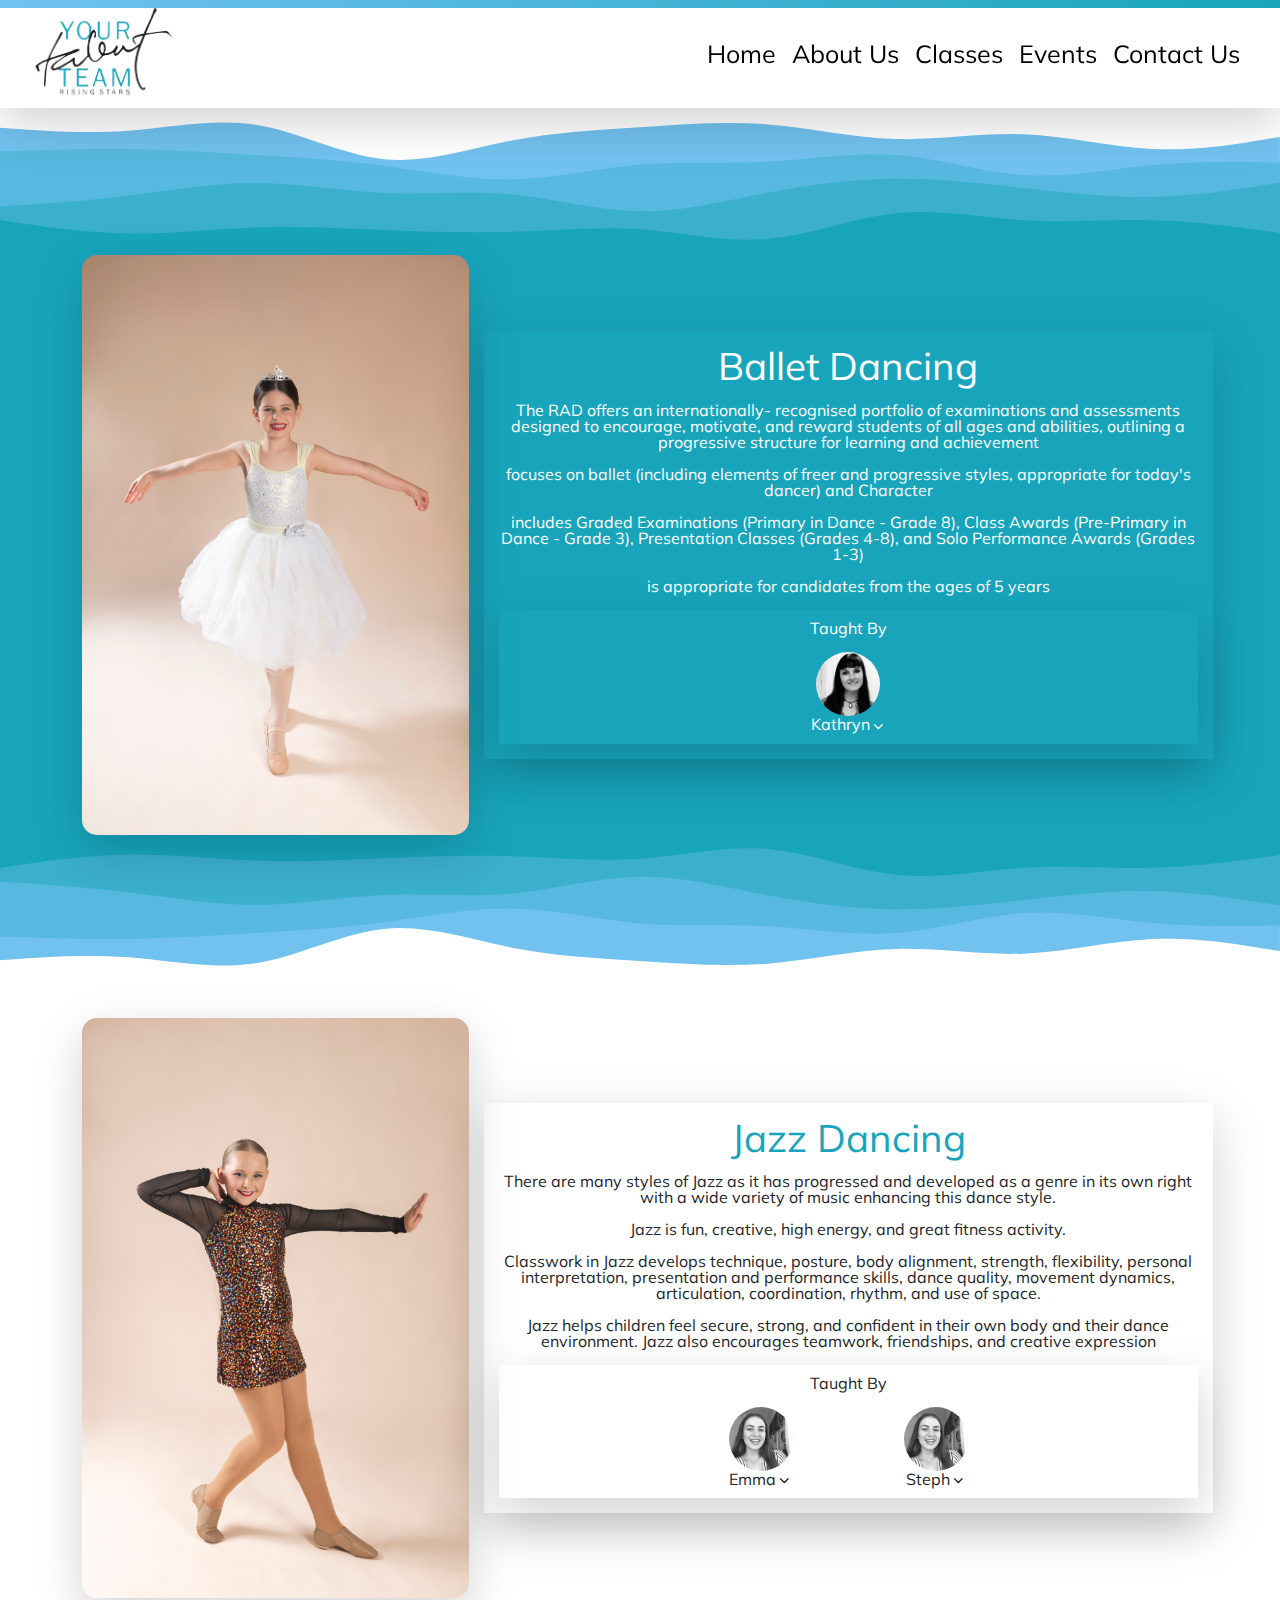
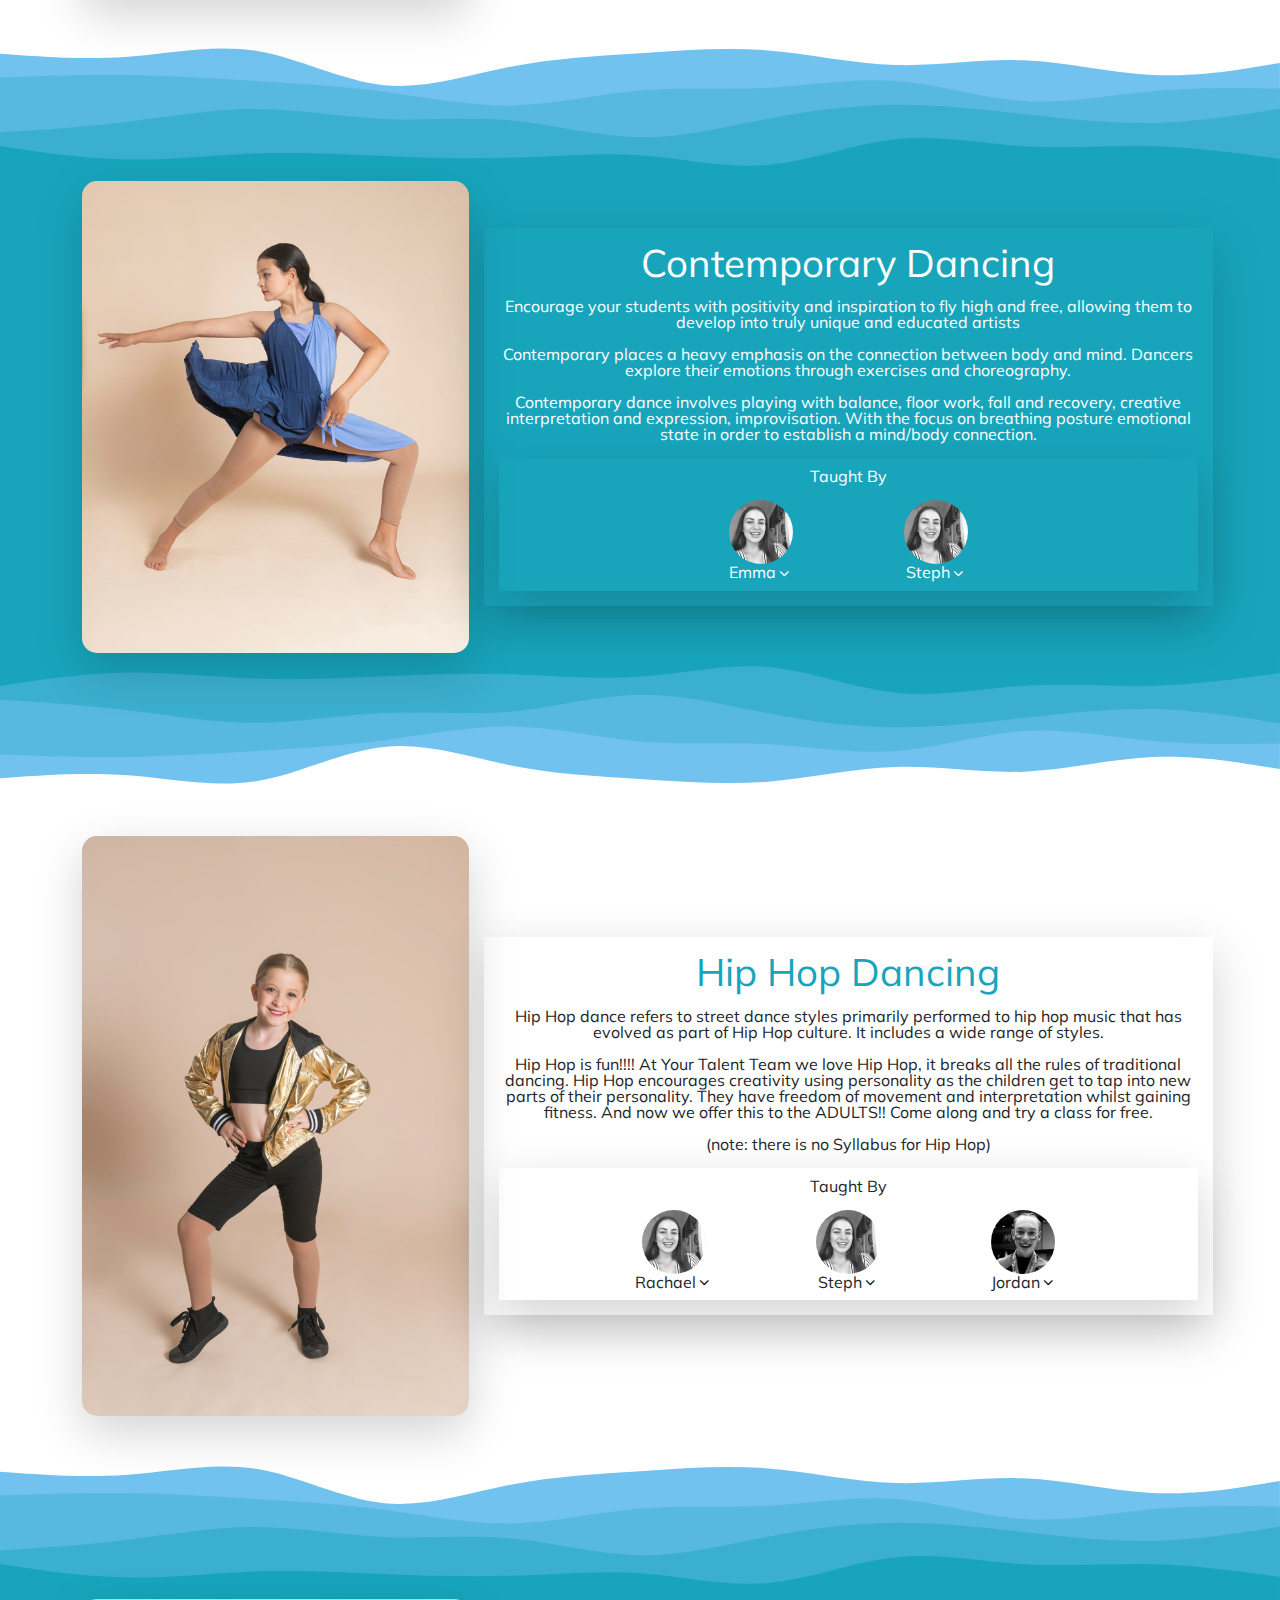
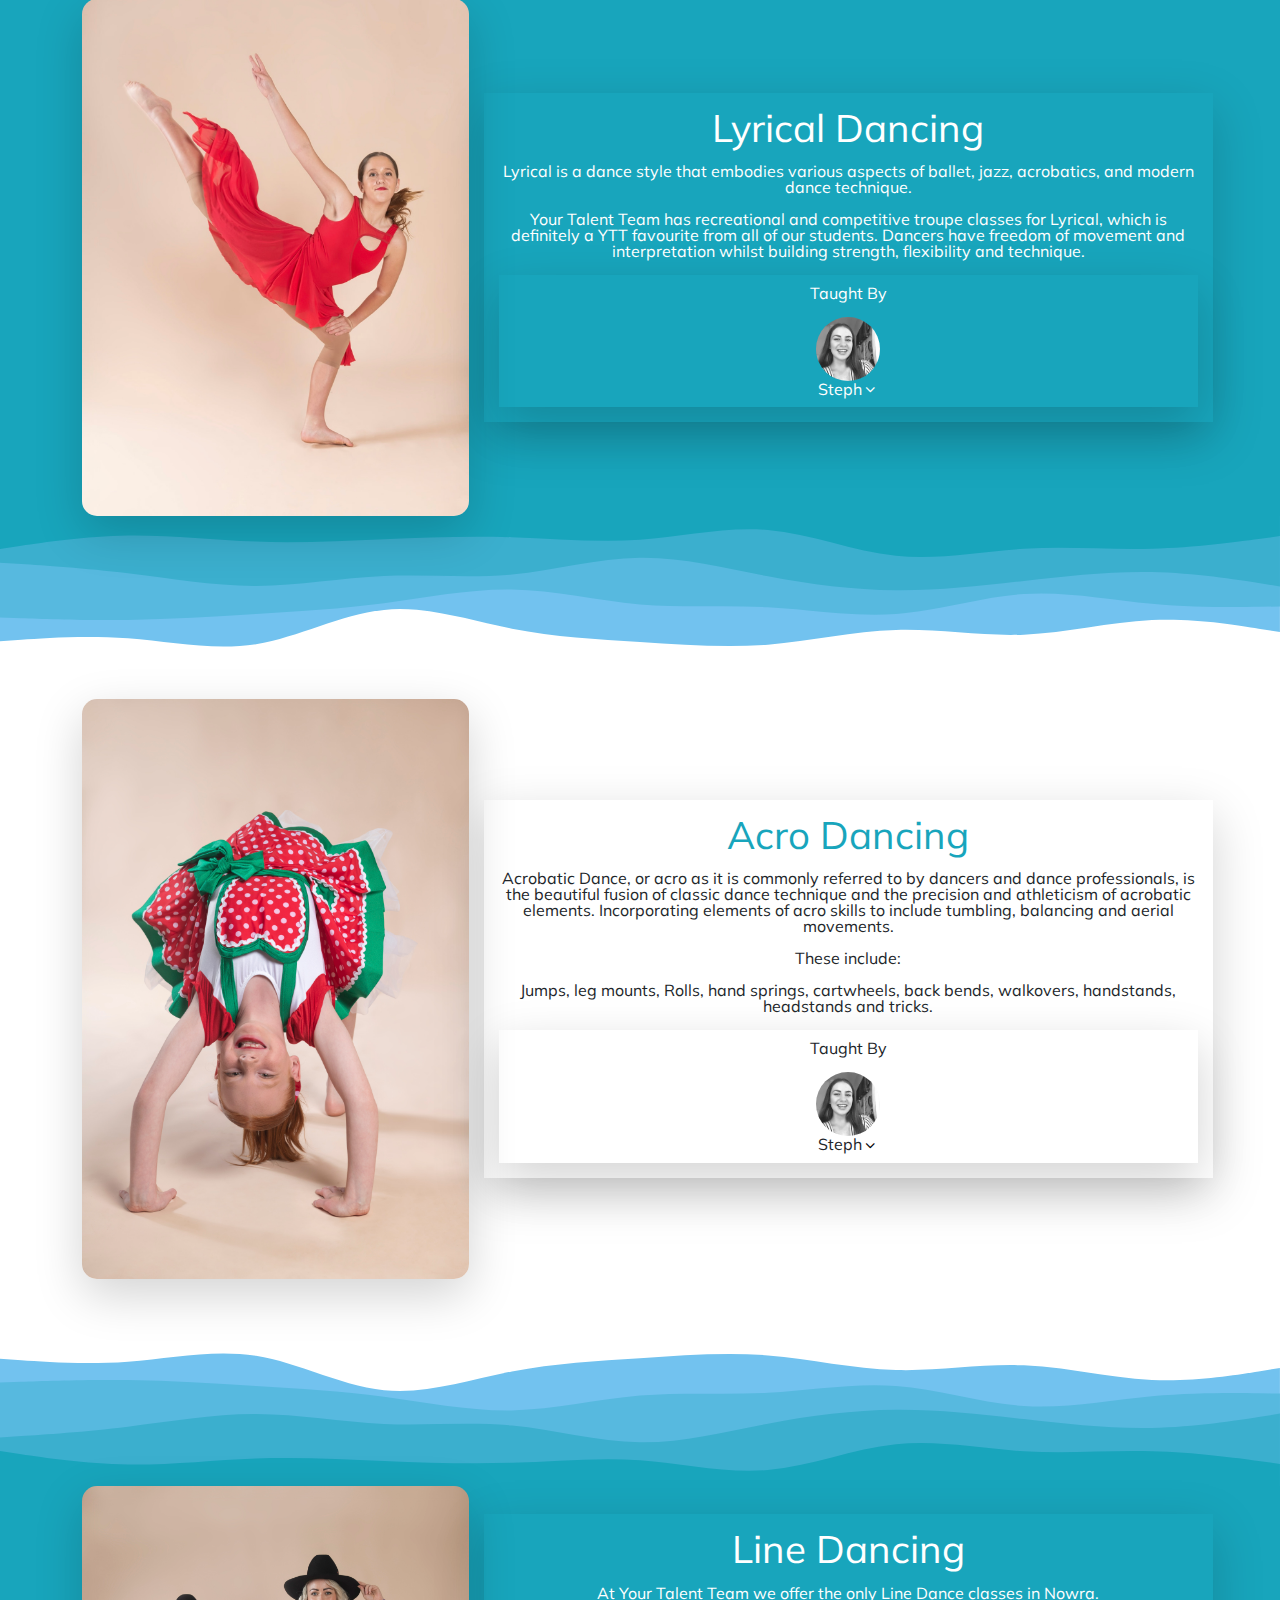
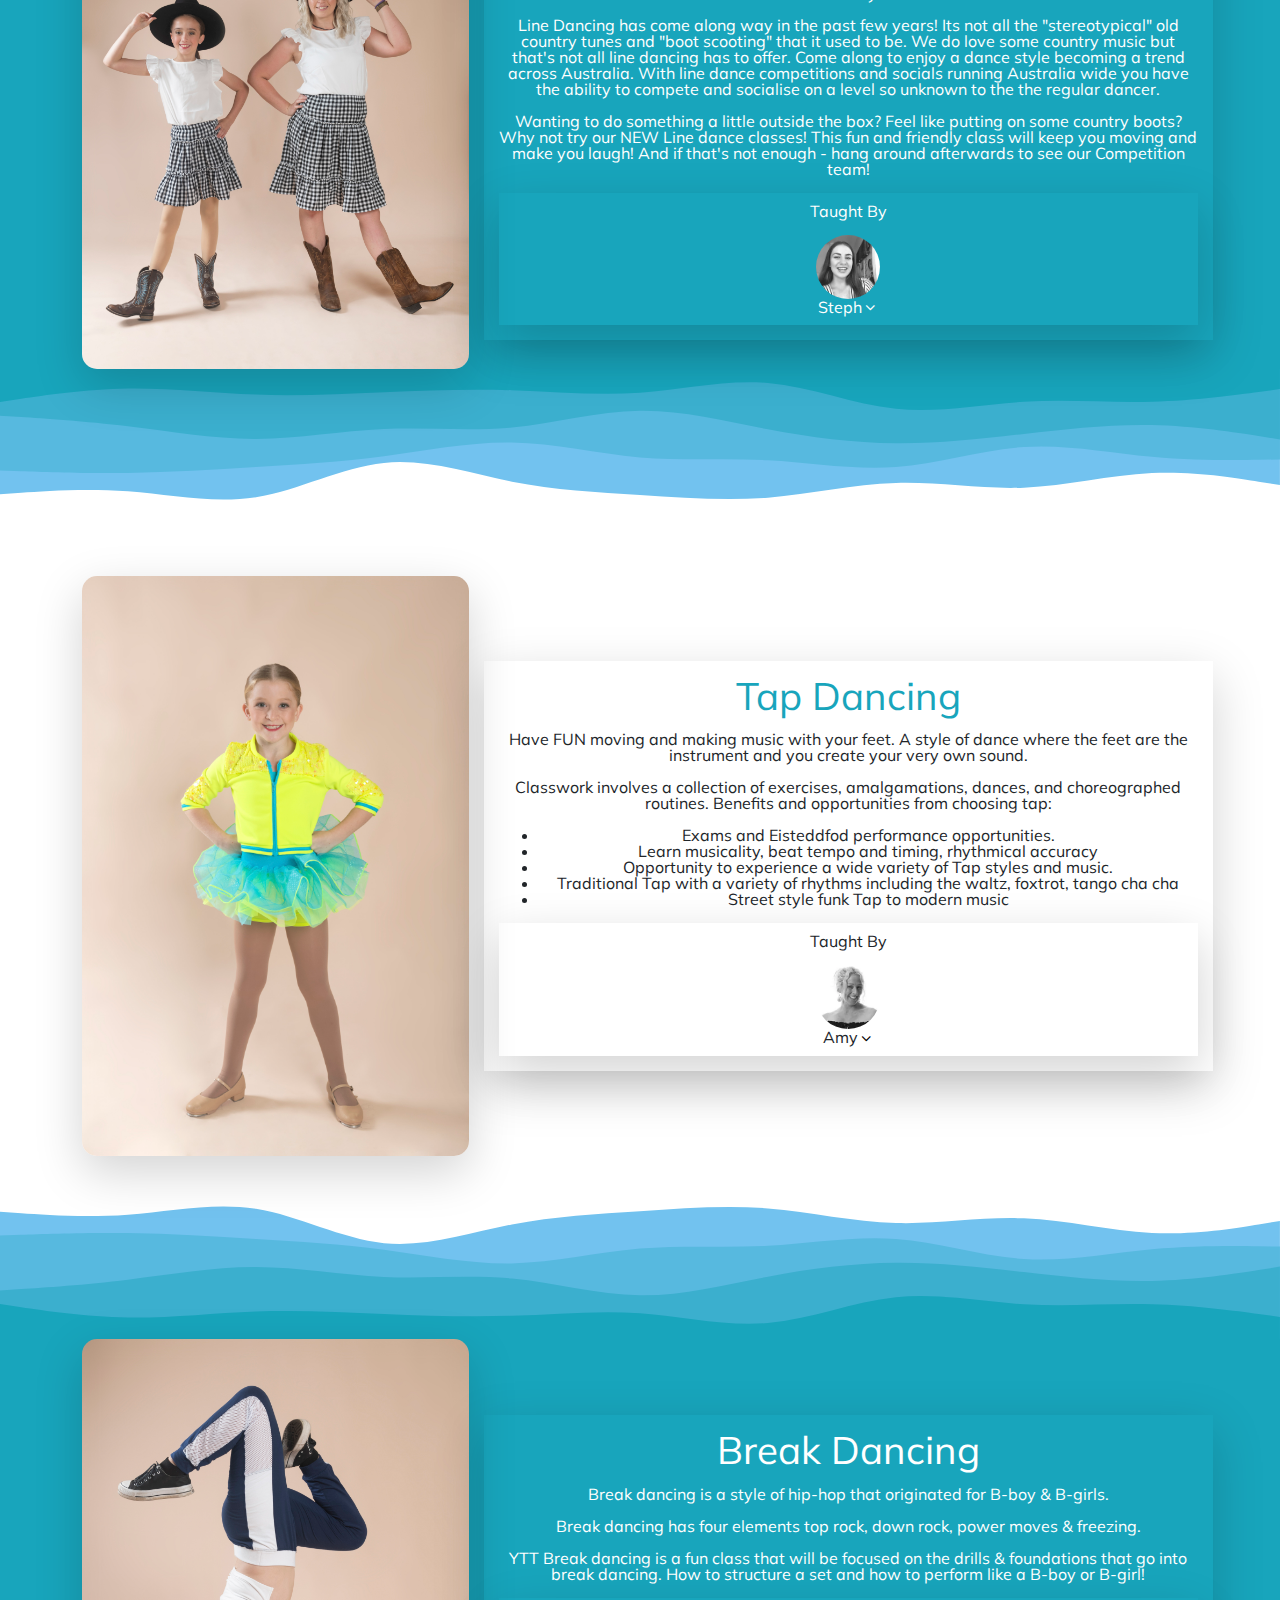
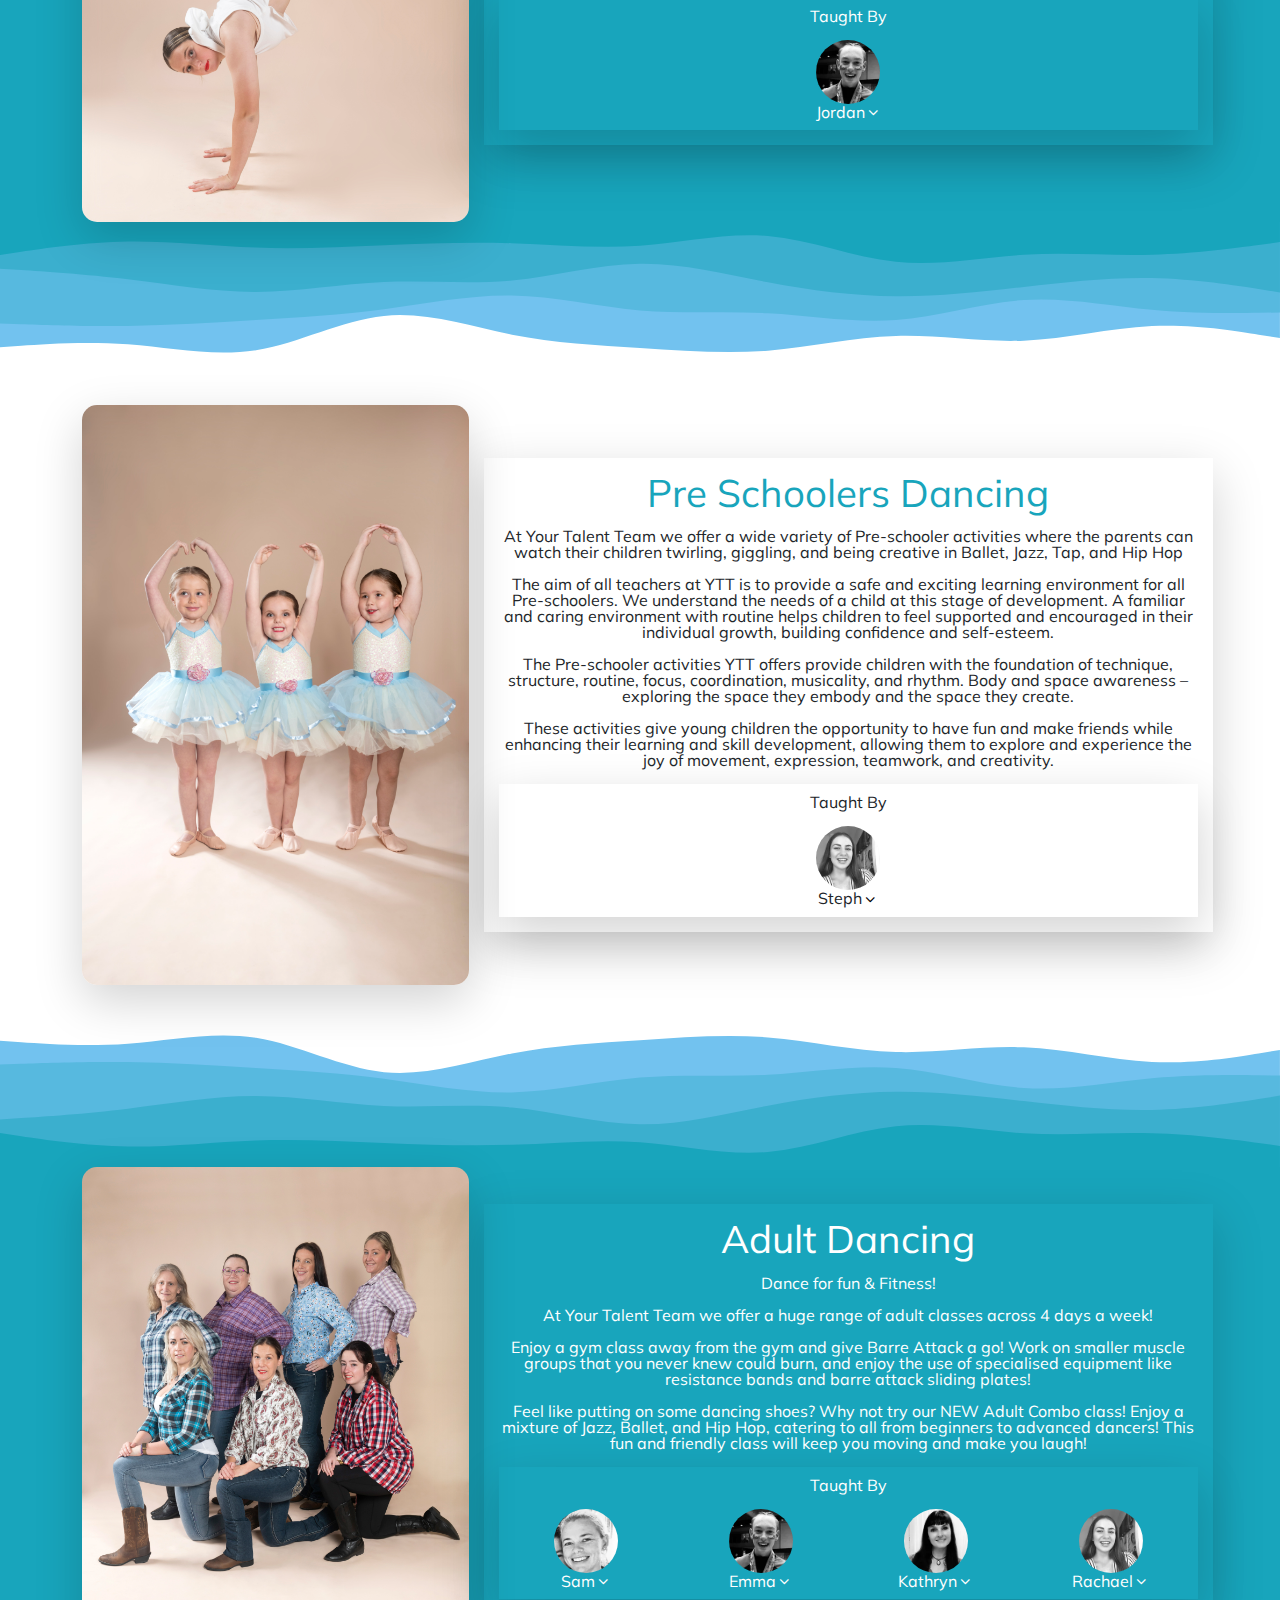
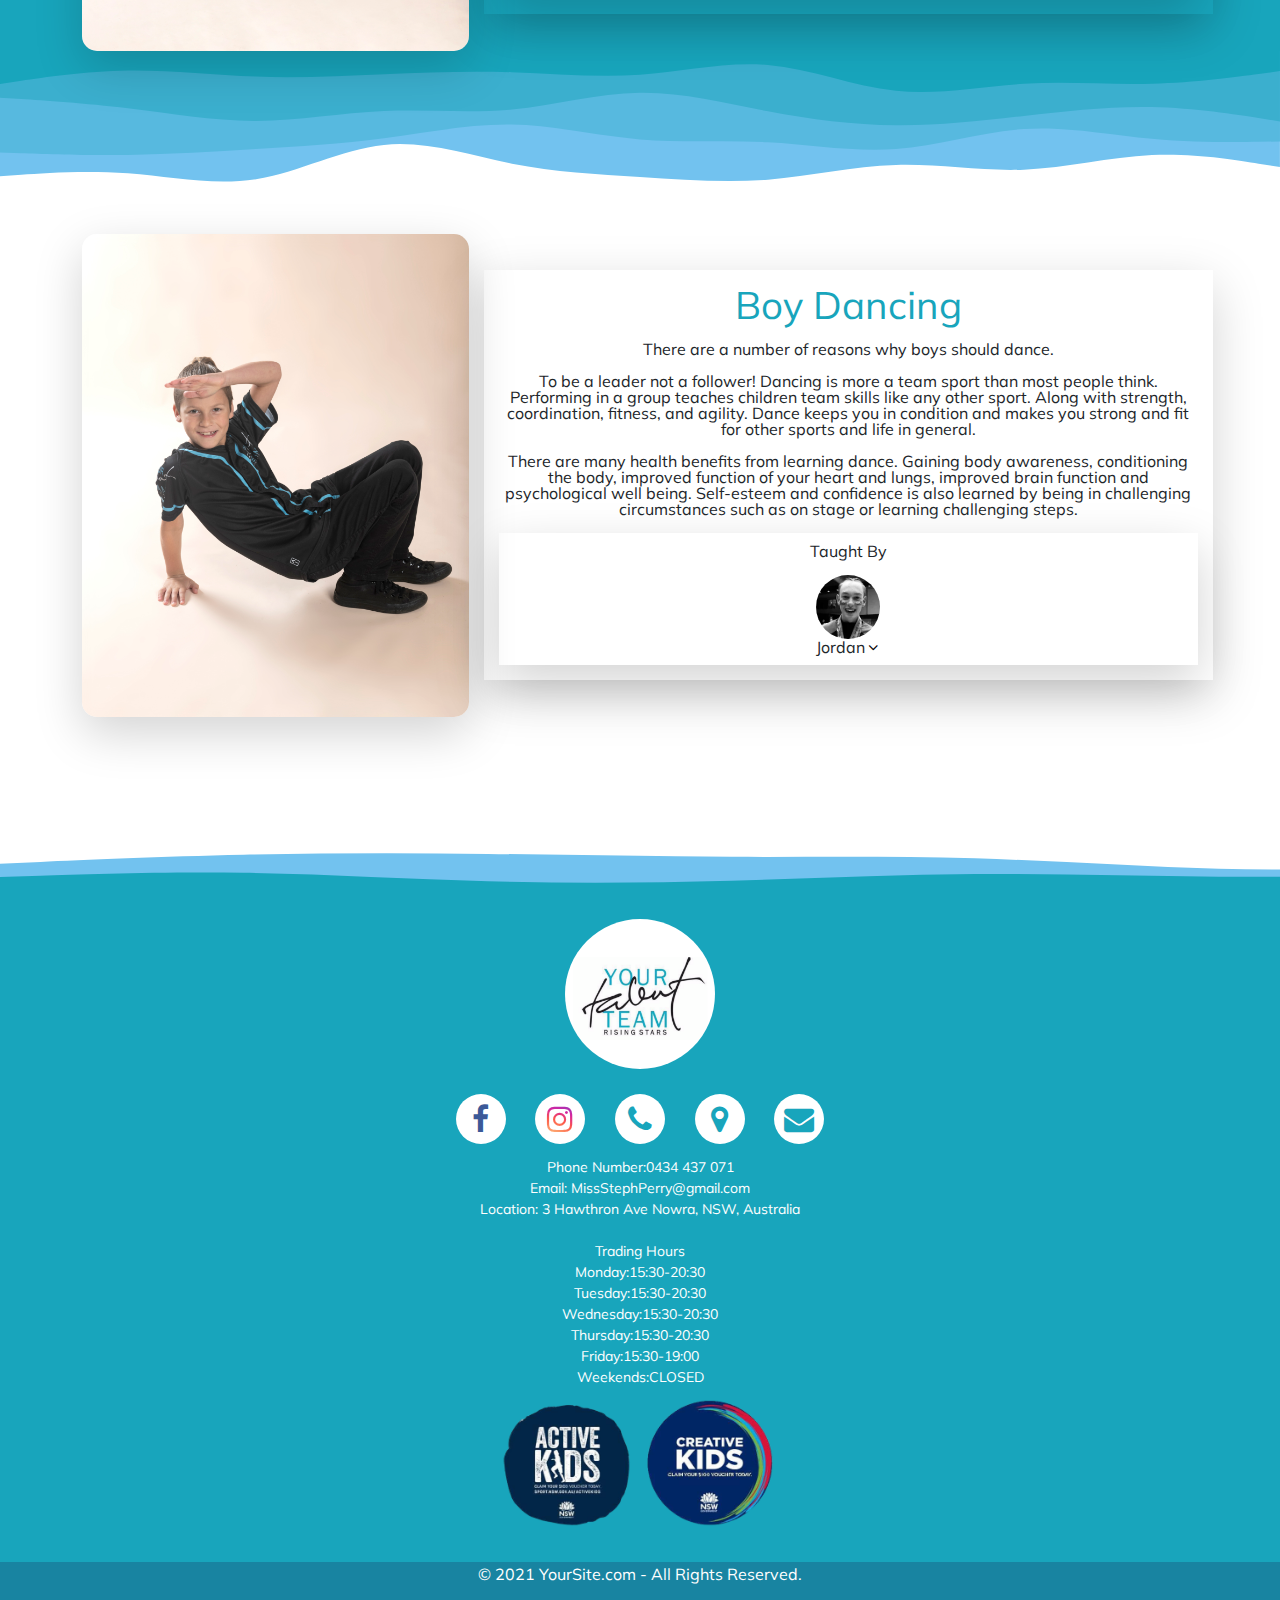
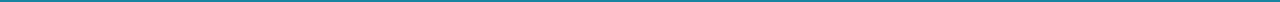
==== commit ceb9d346: "classes.html optimization, title cover changed" ====
--- a/YTT/classes.html
+++ b/YTT/classes.html
@@ -31,7 +31,94 @@
                 value.classList.toggle("fa-angle-up");
             });
         });
-
+        function contemporary1() {
+            if (document.getElementById("show-more-contemporary").classList.contains("show")) {
+                document.getElementById("contemp-swap2").click();
+            }
+        }
+        function contemporary2() {
+            if (document.getElementById("show-more-contemporary-1").classList.contains("show")) {
+                document.getElementById("contemp-swap1").click();
+            }
+        }
+        function jazz1() {
+            if (document.getElementById("show-more-jazz-2").classList.contains("show")) {
+                document.getElementById("jazz-swap-2").click();
+            }
+        }
+        function jazz2() {
+            if (document.getElementById("show-more-jazz-1").classList.contains("show")) {
+                document.getElementById("jazz-swap-1").click();
+            }
+        }
+        function hip1() {
+            if (document.getElementById("show-more-hip-2").classList.contains("show")) {
+                document.getElementById("hip-swap2").click();
+            }
+            if (document.getElementById("show-more-hip-3").classList.contains("show")) {
+                document.getElementById("hip-swap3").click();
+            }
+        }
+        function hip2() {
+            if (document.getElementById("show-more-hip-1").classList.contains("show")) {
+                document.getElementById("hip-swap1").click();
+            }
+            if (document.getElementById("show-more-hip-3").classList.contains("show")) {
+                document.getElementById("hip-swap3").click();
+            }
+        }
+        function hip3() {
+            if (document.getElementById("show-more-hip-2").classList.contains("show")) {
+                document.getElementById("hip-swap2").click();
+            }
+            if (document.getElementById("show-more-hip-1").classList.contains("show")) {
+                document.getElementById("hip-swap1").click();
+            }
+        }
+        function adult1() {
+            if (document.getElementById("show-more-adult-2").classList.contains("show")) {
+                document.getElementById("adult-swap2").click();
+            }
+            if (document.getElementById("show-more-adult-3").classList.contains("show")) {
+                document.getElementById("adult-swap3").click();
+            }
+            if (document.getElementById("show-more-adult-4").classList.contains("show")) {
+                document.getElementById("adult-swap4").click();
+            }
+        }
+        function adult2() {
+            if (document.getElementById("show-more-adult-1").classList.contains("show")) {
+                document.getElementById("adult-swap1").click();
+            }
+            if (document.getElementById("show-more-adult-3").classList.contains("show")) {
+                document.getElementById("adult-swap3").click();
+            }
+            if (document.getElementById("show-more-adult-4").classList.contains("show")) {
+                document.getElementById("adult-swap4").click();
+            }
+        }
+        function adult3() {
+            if (document.getElementById("show-more-adult-2").classList.contains("show")) {
+                document.getElementById("adult-swap2").click();
+            }
+            if (document.getElementById("show-more-adult-1").classList.contains("show")) {
+                document.getElementById("adult-swap1").click();
+            }
+            if (document.getElementById("show-more-adult-4").classList.contains("show")) {
+                document.getElementById("adult-swap4").click();
+            }
+        }
+        function adult4() {
+            if (document.getElementById("show-more-adult-2").classList.contains("show")) {
+                document.getElementById("adult-swap2").click();
+            }
+            if (document.getElementById("show-more-adult-3").classList.contains("show")) {
+                document.getElementById("adult-swap3").click();
+            }
+            if (document.getElementById("show-more-adult-1").classList.contains("show")) {
+                document.getElementById("adult-swap1").click();
+            }
+        }
         function openNav() {
             document.getElementById("myNav").style.height = "100%";
         }
@@ -117,11 +204,11 @@
         </div>
         <div class="row mx-auto justify-content-center container-fluid d-flex'class-row contrast-div"
             id='ballet-dancing-class-page'>
-            <div class='col-9 col-sm-4'>
+            <div class='col-9 col-md-4'>
                 <img src="imgs/Classes/ballet.jpg" id='class-page-img' width='100%'
                     class='shadow-lg class-page-photos' />
             </div>
-            <div class='class-page-text class-page-text-contrast col-sm-6 col-12 align-self-center shadow-lg marg-top'>
+            <div class='class-page-text class-page-text-contrast col-md-7 col-12 align-self-center shadow-lg marg-top'>
                 <br />
                 <p class='class-page-title align-self-center class-page-title-contrast'>Ballet Dancing</p>
                 <p>The RAD offers an internationally- recognised portfolio of examinations and assessments designed to
@@ -132,19 +219,19 @@
                 <p>includes Graded Examinations (Primary in Dance - Grade 8), Class Awards (Pre-Primary in Dance - Grade
                     3), Presentation Classes (Grades 4-8), and Solo Performance Awards (Grades 1-3)</p>
                 <p>is appropriate for candidates from the ages of 5 years</p>
-                <div class='class-profile container shadow-lg' style='margin-bottom: 15px;'>
+                <div class='class-profile container-fluid shadow-lg' style='margin-bottom: 15px;'>
                     <div style='padding-top:10px;padding-bottom:10px;'>
-                        <div class='class-page-title class-page-title-contrast'>Taught By</div>
-                        <br>
-                        <div class='row justify-content-center'>
-                            <div class="col-6 col-lg-3">
-                                <img src='imgs/Classes/kathryn.jpg' class='class-img-taught'/>
-                                <div>Miss Kathryn<a href='#show-more-ballet' data-toggle='collapse'><i
+                        <div class='class-page-title-contrast'>Taught By</div>
+                        <br>
+                        <div class='row justify-content-center' style='margin-top:-20px;'>
+                            <div class="col-3">
+                                <img src='imgs/Classes/kathryn.jpg' class='class-img-taught' />
+                                <div>Kathryn<br class='linebr' /><a href='#show-more-ballet' data-toggle='collapse'><i
                                             class='fa fa-angle-down'
-                                            style="margin-left:-15px;color: white;vertical-align: middle;text-decoration:none;"></i></a>
+                                            style="color: white;vertical-align: middle;text-decoration:none;"></i></a>
                                 </div>
                             </div>
-    
+
                         </div>
                         <div id='show-more-ballet' class='collapse'>
                             <h2>Kathryn Hailey</h2>
@@ -160,7 +247,7 @@
                             <br>
                         </div>
                     </div>
-    
+
                 </div>
             </div>
         </div>
@@ -184,11 +271,11 @@
         </div>
 
         <div class="row mx-auto justify-content-center container-fluid d-flex'class-row" id='jazz-dancing-class-page'>
-            <div class='col-9 col-sm-4'>
+            <div class='col-9 col-md-4'>
                 <img src="imgs/Classes/IMG-3777.jpg" id='class-page-img' width='100%'
                     class='shadow-lg class-page-photos' />
             </div>
-            <div class='class-page-text col-sm-6 col-12 align-self-center shadow-lg marg-top'>
+            <div class='class-page-text col-md-7 col-12 align-self-center shadow-lg marg-top'>
                 <br />
                 <p class='class-page-title align-self-center'>Jazz Dancing</p>
                 <p>There are many styles of Jazz as it has progressed and developed as a genre in its own right with a
@@ -199,32 +286,32 @@
                     coordination, rhythm, and use of space.</p>
                 <p>Jazz helps children feel secure, strong, and confident in their own body and their dance environment.
                     Jazz also encourages teamwork, friendships, and creative expression</p>
-                <div class='class-profile container shadow-lg' style='margin-bottom: 15px;'>
+                <div class='class-profile container-fluid shadow-lg' style='margin-bottom: 15px;'>
                     <div style='padding-top:10px;padding-bottom:10px;'>
-                        <div class='class-page-title'>Taught By</div>
-                        <br>
-                        <div class='row justify-content-center'>
-                            <div class="col-6 col-lg-3">
-                                <img src='imgs/Classes/steph.jpg' class='class-img-taught'/>
-
-                                <div>Miss Emma <a href='#show-more-jazz-1' data-toggle='collapse'><i
-                                            class='fa fa-angle-down'
-                                            style="margin-left:-15px;color: black;vertical-align: middle;text-decoration:none;"></i></a>
+                        <div>Taught By</div>
+                        <br>
+                        <div class='row justify-content-center' style='margin-top:-20px;'>
+                            <div class="col-3">
+                                <img src='imgs/Classes/steph.jpg' class='class-img-taught' />
+
+                                <div>Emma<br class='linebr' /><a href='#show-more-jazz-1' data-toggle='collapse'
+                                        onclick='jazz1()'><i class='fa fa-angle-down' id='jazz-swap-1'
+                                            style="color: black;vertical-align: middle;text-decoration:none;margin-top:-3px;"></i></a>
                                 </div>
 
                             </div>
-                            <div class="col-6 col-lg-3">
-                                <img src='imgs/Classes/steph.jpg' class='class-img-taught'/>
-                                <div>Miss Steph<a href='#show-more-jazz' data-toggle='collapse'><i
-                                            class='fa fa-angle-down'
-                                            style="margin-left:-15px;color: black;vertical-align: middle;text-decoration:none;"></i></a>
+                            <div class="col-3">
+                                <img src='imgs/Classes/steph.jpg' class='class-img-taught' />
+                                <div>Steph<br class='linebr' /><a href='#show-more-jazz-2' data-toggle='collapse'
+                                        onclick="jazz2()"><i class='fa fa-angle-down' id='jazz-swap-2'
+                                            style="color: black;vertical-align: middle;text-decoration:none;margin-top:-3px;"></i></a>
                                 </div>
 
 
                             </div>
 
                         </div>
-                        <div id='show-more-jazz' class='collapse'>
+                        <div id='show-more-jazz-2' class='collapse'>
                             <br />
                             <h2>Stephanie Perry</h2>
                             <h3>Owner/Principal</h3>
@@ -283,11 +370,11 @@
 
         <div class="row mx-auto justify-content-center container-fluid d-flex'class-row contrast-div"
             id='contemporary-dancing-class-page'>
-            <div class='col-9 col-sm-4'>
+            <div class='col-9 col-md-4'>
                 <img src='imgs/Classes/IMG-3779.jpg' id='class-page-img' width='100%'
                     class='shadow-lg class-page-photos' />
             </div>
-            <div class='class-page-text class-page-text-contrast col-sm-6 col-12 align-self-center shadow-lg marg-top'>
+            <div class='class-page-text class-page-text-contrast col-md-7 col-12 align-self-center shadow-lg marg-top'>
                 <br />
                 <p class='class-page-title align-self-center class-page-title-contrast'>Contemporary Dancing</p>
                 <p>Encourage your students with positivity and inspiration to fly high and free, allowing them to
@@ -297,25 +384,25 @@
                 <p>Contemporary dance involves playing with balance, floor work, fall and recovery, creative
                     interpretation and expression, improvisation. With the focus on breathing posture emotional state in
                     order to establish a mind/body connection.</p>
-                <div class='class-profile container shadow-lg' style='margin-bottom: 15px;'>
+                <div class='class-profile container-fluid shadow-lg' style='margin-bottom: 15px;'>
                     <div style='padding-top:10px;padding-bottom:10px;'>
-                        <div class='class-page-title class-page-title-contrast'>Taught By</div>
-                        <br>
-                        <div class='row justify-content-center'>
-                            <div class="col-6 col-lg-3">
-                                <img src='imgs/Classes/steph.jpg' class='class-img-taught'/>
-
-                                <div>Miss Emma <a href='#show-more-contemporary-1' data-toggle='collapse'><i
-                                            class='fa fa-angle-down'
-                                            style="margin-left:-15px;color: white;vertical-align: middle;text-decoration:none;"></i></a>
+                        <div class='class-page-title-contrast'>Taught By</div>
+                        <br>
+                        <div class='row justify-content-center' style='margin-top:-20px;'>
+                            <div class="col-3">
+                                <img src='imgs/Classes/steph.jpg' class='class-img-taught' />
+
+                                <div>Emma<br class='linebr' /><a href='#show-more-contemporary-1' data-toggle='collapse'
+                                        onclick="contemporary1()"><i class='fa fa-angle-down' id='contemp-swap1'
+                                            style="color: white;vertical-align: middle;text-decoration:none;margin-top:-3px;"></i></a>
                                 </div>
 
                             </div>
-                            <div class="col-6 col-lg-3">
-                                <img src='imgs/Classes/steph.jpg' class='class-img-taught'/>
-                                <div>Miss Steph<a href='#show-more-contemporary' data-toggle='collapse'><i
-                                            class='fa fa-angle-down'
-                                            style="margin-left:-15px;color: white;vertical-align: middle;text-decoration:none;"></i></a>
+                            <div class="col-3">
+                                <img src='imgs/Classes/steph.jpg' class='class-img-taught' />
+                                <div>Steph<br class='linebr' /><a href='#show-more-contemporary' data-toggle='collapse'
+                                        onclick="contemporary2()"><i class='fa fa-angle-down' id='contemp-swap2'
+                                            style="color: white;vertical-align: middle;text-decoration:none;margin-top:-3px;"></i></a>
                                 </div>
 
 
@@ -380,10 +467,10 @@
     </div>
 
     <div class="row mx-auto justify-content-center container-fluid d-flex class-row" id='hiphop-dancing-class-page'>
-        <div class='col-9 col-sm-4'>
+        <div class='col-9 col-md-4'>
             <img src="imgs/Classes/IMG-3773.jpg" id='class-page-img' width='100%' class='shadow-lg class-page-photos' />
         </div>
-        <div class='class-page-text col-sm-6 col-12 align-self-center shadow-lg marg-top'>
+        <div class='class-page-text col-md-7 col-12 align-self-center shadow-lg marg-top'>
             <br />
             <p class='class-page-title align-self-center'>Hip Hop Dancing</p>
             <p>Hip Hop dance refers to street dance styles primarily performed to hip hop music that has evolved as
@@ -393,31 +480,34 @@
                 of their personality. They have freedom of movement and interpretation whilst gaining fitness. And
                 now we offer this to the ADULTS!! Come along and try a class for free.</p>
             <p>(note: there is no Syllabus for Hip Hop)</p>
-            <div class='class-profile container shadow-lg' style='margin-bottom: 15px;'>
+            <div class='class-profile container-fluid shadow-lg' style='margin-bottom: 15px;'>
                 <div style='padding-top:10px;padding-bottom:10px;'>
-                    <div class='class-page-title'>Taught By</div>
+                    <div>Taught By</div>
                     <br>
-                    <div class='row justify-content-center'>
-                        <div class="col-6 col-lg-3">
-                            <img src='imgs/Classes/steph.jpg' class='class-img-taught'/>
-
-                            <div>Miss Rach <a href='#show-more-hip' data-toggle='collapse'><i class='fa fa-angle-down'
-                                        style="margin-left:-15px;color: black;vertical-align: middle;text-decoration:none;"></i></a>
-                            </div>
-
-                        </div>
-                        <div class="col-6 col-lg-3">
-                            <img src='imgs/Classes/steph.jpg' class='class-img-taught'/>
-                            <div>Miss Steph<a href='#show-more-hip-1' data-toggle='collapse'><i class='fa fa-angle-down'
-                                        style="margin-left:-15px;color: black;vertical-align: middle;text-decoration:none;"></i></a>
-                            </div>
-
-
-                        </div>
-                        <div class="col-6 col-lg-3">
-                            <img src='imgs/Classes/jordan.jpg' class='class-img-taught'/>
-                            <div>Mr Jordan<a href='#show-more-hip-2' data-toggle='collapse'><i class='fa fa-angle-down'
-                                        style="margin-left:-15px;color: black;vertical-align: middle;text-decoration:none;"></i></a>
+                    <div class='row justify-content-center' style='margin-top:-20px;'>
+                        <div class="col-3">
+                            <img src='imgs/Classes/steph.jpg' class='class-img-taught' />
+
+                            <div>Rachael<br class='linebr' /><a href='#show-more-hip-3' data-toggle='collapse'
+                                    onclick="hip3()"><i class='fa fa-angle-down' id='hip-swap3'
+                                        style="color: black;vertical-align: middle;text-decoration:none;margin-top:-3px;"></i></a>
+                            </div>
+
+                        </div>
+                        <div class="col-3">
+                            <img src='imgs/Classes/steph.jpg' class='class-img-taught' />
+                            <div>Steph<br class='linebr' /><a href='#show-more-hip-1' data-toggle='collapse'
+                                    onclick="hip1()"><i class='fa fa-angle-down' id='hip-swap1'
+                                        style="color: black;vertical-align: middle;text-decoration:none;margin-top:-3px;"></i></a>
+                            </div>
+
+
+                        </div>
+                        <div class="col-3">
+                            <img src='imgs/Classes/jordan.jpg' class='class-img-taught' />
+                            <div>Jordan<br class='linebr' /><a href='#show-more-hip-2' data-toggle='collapse'
+                                    onclick="hip2()"><i class='fa fa-angle-down' id='hip-swap2'
+                                        style="color: black;vertical-align: middle;text-decoration:none;margin-top:-3px;"></i></a>
                             </div>
 
 
@@ -442,7 +532,7 @@
                         <br>
                     </div>
 
-                    <div id='show-more-hip' class='collapse'>
+                    <div id='show-more-hip-3' class='collapse'>
                         <br />
                         <h2>Miss Rachael</h2>
                         <p> Starting dance at just 18 months of age, Miss Emma found a deep passion that has stuck
@@ -499,10 +589,10 @@
     </div>
     <div class="row mx-auto justify-content-center container-fluid d-flex'class-row contrast-div"
         id='lyrical-dancing-class-page'>
-        <div class='col-9 col-sm-4'>
+        <div class='col-9 col-md-4'>
             <img src='imgs/Classes/IMG-3782.jpg' id='class-page-img' width='100%' class='shadow-lg class-page-photos' />
         </div>
-        <div class='class-page-text class-page-text-contrast col-sm-6 col-12 align-self-center shadow-lg marg-top'>
+        <div class='class-page-text class-page-text-contrast col-md-7 col-12 align-self-center shadow-lg marg-top'>
             <br />
             <p class='class-page-title class-page-text-contrast align-self-center'>Lyrical Dancing</p>
             <p>Lyrical is a dance style that embodies various aspects of ballet, jazz, acrobatics, and modern dance
@@ -511,16 +601,16 @@
                 definitely a YTT favourite from all of our students. Dancers have freedom of movement and
                 interpretation
                 whilst building strength, flexibility and technique.</p>
-            <div class='class-profile container shadow-lg' style='margin-bottom: 15px;'>
+            <div class='class-profile container-fluid shadow-lg' style='margin-bottom: 15px;'>
                 <div style='padding-top:10px;padding-bottom:10px;'>
-                    <div class='class-page-title class-page-title-contrast'>Taught By</div>
+                    <div class=' class-page-title-contrast'>Taught By</div>
                     <br>
-                    <div class='row justify-content-center'>
-                        <div class="col-6 col-lg-3">
-                            <img src='imgs/Classes/steph.jpg' class='class-img-taught'/>
-                            <div>Miss Steph<a href='#show-more-lyrical' data-toggle='collapse'><i
+                    <div class='row justify-content-center' style='margin-top:-20px;'>
+                        <div class="col-3">
+                            <img src='imgs/Classes/steph.jpg' class='class-img-taught' />
+                            <div>Steph<br class='linebr' /><a href='#show-more-lyrical' data-toggle='collapse'><i
                                         class='fa fa-angle-down'
-                                        style="margin-left:-15px;color: white;vertical-align: middle;text-decoration:none;"></i></a>
+                                        style="color: white;vertical-align: middle;text-decoration:none;margin-top:-3px;"></i></a>
                             </div>
                         </div>
 
@@ -567,10 +657,10 @@
         </svg>
     </div>
     <div class="row mx-auto justify-content-center container-fluid d-flex'class-row" id='acro-dancing-class-page'>
-        <div class='col-9 col-sm-4'>
+        <div class='col-9 col-md-4'>
             <img src="imgs/Classes/IMG-3802.jpg" id='class-page-img' width='100%' class='shadow-lg class-page-photos' />
         </div>
-        <div class='class-page-text col-sm-6 col-12 align-self-center shadow-lg marg-top'>
+        <div class='class-page-text col-md-7 col-12 align-self-center shadow-lg marg-top'>
             <br />
             <p class='class-page-title align-self-center'>Acro Dancing</p>
             <p>Acrobatic Dance, or acro as it is commonly referred to by dancers and dance professionals, is the
@@ -582,15 +672,16 @@
                 tricks.</p>
 
 
-            <div class='class-profile container shadow-lg' style='margin-bottom: 15px;'>
+            <div class='class-profile container-fluid shadow-lg' style='margin-bottom: 15px;'>
                 <div style='padding-top:10px;padding-bottom:10px;'>
-                    <div class='class-page-title'>Taught By</div>
+                    <div>Taught By</div>
                     <br>
-                    <div class='row justify-content-center'>
-                        <div class="col-6 col-lg-3">
-                            <img src='imgs/Classes/steph.jpg' class='class-img-taught'/>
-                            <div>Miss Steph<a href='#show-more-acro' data-toggle='collapse'><i class='fa fa-angle-down'
-                                        style="margin-left:-15px;color: black;vertical-align: middle;text-decoration:none;"></i></a>
+                    <div class='row justify-content-center' style='margin-top:-20px;'>
+                        <div class="col-3">
+                            <img src='imgs/Classes/steph.jpg' class='class-img-taught' />
+                            <div>Steph<br class='linebr' /><a href='#show-more-acro' data-toggle='collapse'><i
+                                        class='fa fa-angle-down'
+                                        style="color: black;vertical-align: middle;text-decoration:none;margin-top:-3px;"></i></a>
                             </div>
                         </div>
 
@@ -640,10 +731,10 @@
 
     <div class="row mx-auto justify-content-center container-fluid d-flex'class-row contrast-div"
         id='line-dancing-class-page'>
-        <div class='col-9 col-sm-4'>
+        <div class='col-9 col-md-4'>
             <img src="imgs/Classes/line.jpg" width="100%" class='class-page-photos shadow-lg' />
         </div>
-        <div class='class-page-text class-page-text-contrast col-sm-6 col-12 align-self-center shadow-lg marg-top'>
+        <div class='class-page-text class-page-text-contrast col-md-7 col-12 align-self-center shadow-lg marg-top'>
             <br />
             <p class='class-page-title class-page-title-contrast'>Line Dancing</p>
             <p>At Your Talent Team we offer the only Line Dance classes in Nowra.
@@ -668,15 +759,16 @@
                 This fun and friendly class will keep you moving and make you laugh! And if that's not enough - hang
                 around afterwards to see our Competition team!
             </p>
-            <div class='class-profile container shadow-lg' style='margin-bottom: 15px;'>
+            <div class='class-profile container-fluid shadow-lg' style='margin-bottom: 15px;'>
                 <div style='padding-top:10px;padding-bottom:10px;'>
-                    <div class='class-page-title class-page-title-contrast'>Taught By</div>
+                    <div class='class-page-title-contrast'>Taught By</div>
                     <br>
-                    <div class='row justify-content-center'>
-                        <div class="col-6 col-lg-3">
-                            <img src='imgs/Classes/steph.jpg' class='class-img-taught'/>
-                            <div>Miss Steph<a href='#show-more-line' data-toggle='collapse'><i class='fa fa-angle-down'
-                                        style="margin-left:-15px;color: white;vertical-align: middle;text-decoration:none;"></i></a>
+                    <div class='row justify-content-center' style='margin-top:-20px;'>
+                        <div class="col-3">
+                            <img src='imgs/Classes/steph.jpg' class='class-img-taught' />
+                            <div>Steph<br class='linebr' /><a href='#show-more-line' data-toggle='collapse'><i
+                                        class='fa fa-angle-down'
+                                        style="color: white;vertical-align: middle;text-decoration:none;margin-top:-3px;"></i></a>
                             </div>
                         </div>
 
@@ -722,10 +814,10 @@
     </div>
     <br />
     <div class="row mx-auto justify-content-center container-fluid d-flex'class-row" id='tap-dancing-class-page'>
-        <div class='col-9 col-sm-4'>
+        <div class='col-9 col-md-4'>
             <img src='imgs/Classes/tap.jpg' id='class-page-img' width='100%' class='shadow-lg class-page-photos' />
         </div>
-        <div class='class-page-text col-sm-6 col-12 align-self-center shadow-lg marg-top'>
+        <div class='class-page-text col-md-7 col-12 align-self-center shadow-lg marg-top'>
             <br />
             <p class='class-page-title align-self-center'>Tap Dancing</p>
             <p>Have FUN moving and making music with your feet. A style of dance where the feet are the instrument
@@ -739,15 +831,16 @@
                 <li>Traditional Tap with a variety of rhythms including the waltz, foxtrot, tango cha cha </li>
                 <li>Street style funk Tap to modern music</li>
             </ul>
-            <div class='class-profile container shadow-lg' style='margin-bottom: 15px;'>
+            <div class='class-profile container-fluid shadow-lg' style='margin-bottom: 15px;'>
                 <div style='padding-top:10px;padding-bottom:10px;'>
-                    <div class='class-page-title'>Taught By</div>
+                    <div>Taught By</div>
                     <br>
-                    <div class='row justify-content-center'>
-                        <div class="col-6 col-lg-3">
-                            <img src='imgs/Classes/amy.jpg' class='class-img-taught'/>
-                            <div>Miss Amy<a href='#show-more-tap' data-toggle='collapse'><i class='fa fa-angle-down'
-                                        style="margin-left:-15px;color: black;vertical-align: middle;text-decoration:none;"></i></a>
+                    <div class='row justify-content-center' style='margin-top:-20px;'>
+                        <div class="col-3">
+                            <img src='imgs/Classes/amy.jpg' class='class-img-taught' />
+                            <div>Amy<br class='linebr' /><a href='#show-more-tap' data-toggle='collapse'><i
+                                        class='fa fa-angle-down'
+                                        style="color: black;vertical-align: middle;text-decoration:none;margin-top:-3px;"></i></a>
                             </div>
                         </div>
 
@@ -795,10 +888,10 @@
     </div>
     <div class="row mx-auto justify-content-center container-fluid d-flex class-row contrast-div"
         id='break-dancing-class-page'>
-        <div class='col-9 col-sm-4'>
+        <div class='col-9 col-md-4'>
             <img src="imgs/Classes/IMG-3786.jpg" id='class-page-img' width="100%" class='class-page-photos shadow-lg' />
         </div>
-        <div class='class-page-text class-page-text-contrast col-sm-6 col-12 align-self-center marg-top shadow-lg'>
+        <div class='class-page-text class-page-text-contrast col-md-7 col-12 align-self-center marg-top shadow-lg'>
             <br />
             <p class='class-page-title class-page-title-contrast'>Break Dancing</p>
             <p>
@@ -809,15 +902,16 @@
                 YTT Break dancing is a fun class that will be focused on the drills & foundations that go into break
                 dancing. How to structure a set and how to perform like a B-boy or B-girl!
             </p>
-            <div class='class-profile container shadow-lg' style='margin-bottom: 15px;'>
+            <div class='class-profile container-fluid shadow-lg' style='margin-bottom: 15px;'>
                 <div style='padding-top:10px;padding-bottom:10px;'>
-                    <div class='class-page-title class-page-title-contrast'>Taught By</div>
+                    <div class='class-page-title-contrast'>Taught By</div>
                     <br>
-                    <div class='row justify-content-center'>
-                        <div class="col-6 col-lg-3">
-                            <img src='imgs/Classes/jordan.jpg' class='class-img-taught'/>
-                            <div>Mr Jordan<a href='#show-more-break' data-toggle='collapse'><i class='fa fa-angle-down'
-                                        style="margin-left:-15px;color: white;vertical-align: middle;text-decoration:none;"></i></a>
+                    <div class='row justify-content-center' style='margin-top:-20px;'>
+                        <div class="col-3">
+                            <img src='imgs/Classes/jordan.jpg' class='class-img-taught' />
+                            <div>Jordan<br class='linebr' /><a href='#show-more-break' data-toggle='collapse'><i
+                                        class='fa fa-angle-down'
+                                        style="color: white;vertical-align: middle;text-decoration:none;margin-top:-3px;"></i></a>
                             </div>
                         </div>
 
@@ -863,10 +957,10 @@
         </svg>
     </div>
     <div class="row mx-auto justify-content-center container-fluid class-row" id='Pre-schoolers-class-page'>
-        <div class='col-9 col-sm-4'>
+        <div class='col-9 col-md-4'>
             <img src="imgs/Classes/pre.jpg" id='class-page-img' width='100%' class='class-page-photos shadow-lg' />
         </div>
-        <div class='class-page-text col-12 col-sm-6 align-self-center shadow-lg marg-top'>
+        <div class='class-page-text col-12 col-md-7 align-self-center shadow-lg marg-top'>
             <br />
             <p class='class-page-title'>Pre Schoolers Dancing</p>
             <p>
@@ -886,15 +980,16 @@
                 their learning and skill development, allowing them to explore and experience the joy of movement,
                 expression, teamwork, and creativity.
             </p>
-            <div class='class-profile container shadow-lg' style='margin-bottom: 15px;'>
+            <div class='class-profile container-fluid shadow-lg' style='margin-bottom: 15px;'>
                 <div style='padding-top:10px;padding-bottom:10px;'>
-                    <div class='class-page-title'>Taught By</div>
+                    <div>Taught By</div>
                     <br>
-                    <div class='row justify-content-center'>
-                        <div class="col-6 col-lg-3">
-                            <img src='imgs/Classes/steph.jpg'class='class-img-taught'/>
-                            <div>Miss Steph<a href='#show-more-pre' data-toggle='collapse'><i class='fa fa-angle-down'
-                                        style="margin-left:-15px;color: black;vertical-align: middle;text-decoration:none;"></i></a>
+                    <div class='row justify-content-center' style='margin-top:-20px;'>
+                        <div class="col-3">
+                            <img src='imgs/Classes/steph.jpg' class='class-img-taught' />
+                            <div>Steph<br class='linebr' /><a href='#show-more-pre' data-toggle='collapse'><i
+                                        class='fa fa-angle-down'
+                                        style="color: black;vertical-align: middle;text-decoration:none;margin-top:-3px;"></i></a>
                             </div>
                         </div>
 
@@ -940,55 +1035,59 @@
     </div>
     <div class="row mx-auto justify-content-center container-fluid d-flex'class-row contrast-div"
         id='adult-dancing-class-page'>
-        <div class='col-9 col-sm-4'>
+        <div class='col-9 col-md-4'>
             <img src="imgs/Classes/adult.jpg" id='class-page-img' width="100%" class='shadow-lg class-page-photos' />
         </div>
-        <div class='class-page-text class-page-text-contrast col-sm-6  col-12 align-self-center shadow-lg marg-top'>
+        <div class='class-page-text class-page-text-contrast col-md-7  col-12 align-self-center shadow-lg marg-top'>
             <br />
             <p class='class-page-title class-page-title-contrast'>Adult Dancing</p>
             <p>Dance for fun & Fitness!</p>
             <p>At Your Talent Team we offer a huge range of adult classes across 4 days a week!
-            <p></p>
             <p>Enjoy a gym class away from the gym and give Barre Attack a go! Work on smaller muscle groups that
                 you never knew could burn, and enjoy the use of specialised equipment like resistance bands and
                 barre attack sliding plates!</p>
             <p>Feel like putting on some dancing shoes? Why not try our NEW Adult Combo class! Enjoy a mixture of
                 Jazz, Ballet, and Hip Hop, catering to all from beginners to advanced dancers! This fun and friendly
-                class will keep you moving and make you laugh! And if thats not enough - hang around afterwards to
-                try your feet at Adult Tap! Our adult tap class has always been incredibly popular, utilising your
-                feet to make the music</p>
-            <div class='class-profile container shadow-lg' style='margin-bottom: 15px;'>
+                class will keep you moving and make you laugh!</p>
+            <div class='class-profile container-fluid shadow-lg' style='margin-bottom: 15px;'>
                 <div style='padding-top:10px;padding-bottom:10px;'>
-                    <div class='class-page-title class-page-title-contrast'>Taught By</div>
+                    <div class='class-page-title-contrast'>Taught By</div>
                     <br>
-                    <div class='row justify-content-center'>
-                        <div class="col-6 col-lg-3">
-                            <img src='imgs/Classes/sam.jpg'class='class-img-taught'/>
-                            <div>Sam<a href='#show-more-adult' data-toggle='collapse'><i class='fa fa-angle-down'
-                                        style="margin-left:-15px;color: white;vertical-align: middle;text-decoration:none;"></i></a>
-                            </div>
-                        </div>
-                        <div class="col-6 col-lg-3">
-                            <img src='imgs/Classes/jordan.jpg'class='class-img-taught'/>
-                            <div>Miss Emma<a href='#show-more-adult-1' data-toggle='collapse'><i class='fa fa-angle-down'
-                                        style="margin-left:-15px;color: white;vertical-align: middle;text-decoration:none;"></i></a>
-                            </div>
-                        </div>
-                        <div class="col-6 col-lg-3">
-                            <img src='imgs/Classes/kathryn.jpg' class='class-img-taught'/>
-                            <div>Miss Kathryn<a href='#show-more-adult-2' data-toggle='collapse'><i class='fa fa-angle-down'
-                                        style="margin-left:-15px;color: white;vertical-align: middle;text-decoration:none;"></i></a>
-                            </div>
-                        </div>
-                        <div class="col-6 col-lg-3">
-                            <img src='imgs/Classes/steph.jpg' class='class-img-taught'/>
-                            <div>Miss Rach<a href='#show-more-adult-3' data-toggle='collapse'><i class='fa fa-angle-down'
-                                        style="margin-left:-15px;color: white;vertical-align: middle;text-decoration:none;"></i></a>
-                            </div>
-                        </div>
-
-                    </div>
-                    <div id='show-more-adult' class='collapse'>
+                    <div class='row justify-content-center' style='margin-top:-20px;'>
+                        <div class="col-3">
+                            <img src='imgs/Classes/sam.jpg' class='class-img-taught' />
+                            <div class='faculty'>Sam<br class='linebr' /><a href='#show-more-adult-4' onclick='adult4()'
+                                    data-toggle='collapse'><i class='fa fa-angle-down' id='adult-swap4'
+                                        style="color: white;vertical-align: middle;text-decoration:none;margin-top:-3px;"></i></a>
+                            </div>
+                        </div>
+                        <div class="col-3">
+                            <img src='imgs/Classes/jordan.jpg' class='class-img-taught' />
+                            <div class='faculty'>Emma<br class='linebr' /><a href='#show-more-adult-1'
+                                    onclick='adult1()' data-toggle='collapse'><i class='fa fa-angle-down'
+                                        id='adult-swap1'
+                                        style="color: white;vertical-align: middle;text-decoration:none;margin-top:-3px;"></i></a>
+                            </div>
+                        </div>
+                        <div class="col-3">
+                            <img src='imgs/Classes/kathryn.jpg' class='class-img-taught' />
+                            <div class='faculty'>Kathryn<br class='linebr' /><a href='#show-more-adult-2'
+                                    onclick='adult2()' data-toggle='collapse'><i class='fa fa-angle-down'
+                                        id='adult-swap2'
+                                        style="color: white;vertical-align: middle;text-decoration:none;margin-top:-3px;"></i></a>
+                            </div>
+                        </div>
+                        <div class="col-3">
+                            <img src='imgs/Classes/steph.jpg' class='class-img-taught' />
+                            <div class='faculty'>Rachael<br class='linebr' /><a href='#show-more-adult-3'
+                                    onclick='adult3()' data-toggle='collapse'><i class='fa fa-angle-down'
+                                        id='adult-swap3'
+                                        style="color: white;vertical-align: middle;text-decoration:none;margin-top:-3px;"></i></a>
+                            </div>
+                        </div>
+
+                    </div>
+                    <div id='show-more-adult-4' class='collapse'>
                         <br />
                         <h2>Samantha Topping</h2>
                         <p>Samantha is a Registered Personal Trainer / Gym Instructor / Group Exercise Instructor /
@@ -1062,10 +1161,10 @@
         </svg>
     </div>
     <div class="row mx-auto justify-content-center container-fluid d-flex'class-row" id='boy-dancing-class-page'>
-        <div class='col-9 col-sm-4'>
+        <div class='col-9 col-md-4'>
             <img src="imgs/Classes/boy.jpg" id='class-page-img' width="100%" class='shadow-lg class-page-photos' />
         </div>
-        <div class='class-page-text col-sm-6 col-12 align-self-center shadow-lg marg-top'>
+        <div class='class-page-text col-md-7 col-12 align-self-center shadow-lg marg-top'>
             <br />
             <p class='class-page-title'>Boy Dancing</p>
             <p>
@@ -1081,15 +1180,16 @@
                 Self-esteem and confidence is also learned by being in challenging circumstances such as on stage or
                 learning challenging steps.
             </p>
-            <div class='class-profile container shadow-lg' style='margin-bottom: 15px;'>
+            <div class='class-profile container-fluid shadow-lg' style='margin-bottom: 15px;'>
                 <div style='padding-top:10px;padding-bottom:10px;'>
-                    <div class='class-page-title'>Taught By</div>
+                    <div>Taught By</div>
                     <br>
-                    <div class='row justify-content-center'>
-                        <div class="col-6 col-lg-3">
-                            <img src='imgs/Classes/jordan.jpg' class='class-img-taught'/>
-                            <div>Mr Jordan<a href='#show-more-boy' data-toggle='collapse'><i class='fa fa-angle-down'
-                                        style="margin-left:-15px;color: black;vertical-align: middle;text-decoration:none;"></i></a>
+                    <div class='row justify-content-center' style='margin-top:-20px;'>
+                        <div class="col-3">
+                            <img src='imgs/Classes/jordan.jpg' class='class-img-taught' />
+                            <div>Jordan<br class='linebr' /><a href='#show-more-boy' data-toggle='collapse'><i
+                                        class='fa fa-angle-down'
+                                        style="margin-top:-3px;color: black;vertical-align: middle;text-decoration:none;font-size:16px !important;"></i></a>
                             </div>
                         </div>
 
--- a/YTT/css/style.css
+++ b/YTT/css/style.css
@@ -4,13 +4,12 @@
   scroll-padding-top: 11vh;
   overflow-x: hidden;
   font-family: "Mulish", sans-serif !important;
-  min-width: 320px;
-}
+  min-width: 250px !important;
+  max-width: 100vw; }
 
 #socials-div {
   background-color: #18a5bc;
-  text-align: center;
-}
+  text-align: center; }
 
 .fa {
   padding: 10px;
@@ -20,27 +19,23 @@
   text-decoration: none !important;
   background-color: white;
   border-radius: 50%;
-  color: #18a5bc;
-}
+  color: #18a5bc; }
 
 .icon {
   margin: 1vw;
-}
+  margin-top: 2vw !important; }
 
 .fa:hover {
   transform: scale(1.1);
   -webkit-transform: scale(1.1);
   text-decoration: none !important;
-  color: #18a5bc;
-}
+  color: #18a5bc; }
 
 .fa-facebook {
-  color: #3b5998;
-}
+  color: #3b5998; }
 
 .fa-facebook:hover {
-  color: #3b5998 !important;
-}
+  color: #3b5998 !important; }
 
 #insta-back {
   font-size: 30px;
@@ -48,139 +43,117 @@
   text-decoration: none !important;
   background-color: white;
   border-radius: 50%;
-  display: inline-block;
-}
+  display: inline-block; }
 
 #insta-back:hover {
   transform: scale(1.1);
-  -webkit-transform: scale(1.1);
-}
+  -webkit-transform: scale(1.1); }
 
 #insta {
   background: radial-gradient(circle at 30% 107%, #fdf497 0%, #fdf497 5%, #fd5949 45%, #d6249f 60%, #285AEB 90%);
   -webkit-background-clip: text;
   background-clip: text;
-  -webkit-text-fill-color: transparent;
-}
+  -webkit-text-fill-color: transparent; }
 
 .list {
   list-style: none;
   margin: 0;
   padding: 0;
-  font-size: 14px !important;
-}
+  font-size: 14px !important; }
 
 #footer-logo {
   height: 150px;
-  border-radius: 50%;
-}
+  border-radius: 50%; }
 
 #footer-logo:hover {
   transform: scale(1.1);
-  -webkit-transform: scale(1.1);
-}
+  -webkit-transform: scale(1.1); }
 
 .form-invalid {
-  border: solid 1px rgba(255, 0, 0, 0.5) !important;
-}
+  border: solid 1px rgba(255, 0, 0, 0.5) !important; }
 
 .fa-angle-up {
   background: none;
-  font-size: 25px !important;
-  position: absolute;
-  bottom: -15px;
-}
+  font-size: 16px !important;
+  padding: 0 !important;
+  width: 16px !important; }
 
 .fa-angle-down {
   background: none;
-  font-size: 25px !important;
-  position: absolute;
-  bottom: -15px;
-}
+  font-size: 16px !important;
+  padding: 0 !important;
+  width: 16px !important; }
 
 .class-img {
   width: 150px;
   border-radius: 50%;
   height: 150px;
-  object-fit: cover;
-}
+  object-fit: cover; }
 
 .class-info {
   color: white;
   font-size: 25px;
-  -webkit-transition: all 0.2s ease-in-out;
-  transition: all 0.2s ease-in-out;
-  margin-top: 50px;
-}
+  -webkit-transition: all .2s ease-in-out;
+  transition: all .2s ease-in-out;
+  margin-top: 50px; }
 
 .class-info:hover {
   text-decoration: none !important;
   color: white !important;
   transform: scale(1.1);
-  -webkit-transform: scale(1.1);
-}
+  -webkit-transform: scale(1.1); }
 
 .class-page-text {
   font-size: 1.25vw;
   line-height: 1;
   text-align: center;
   vertical-align: middle;
-  height: 100%;
-}
+  height: 100%; }
 
 .class-img-taught {
   border-radius: 50%;
-  max-width: 75px;
-  max-height: 75px;
-}
+  height: 5vw;
+  margin-top: 20px; }
 
 .class-page-photos {
   border-radius: 15px;
   width: 100% !important;
   max-height: 75vh;
   max-width: 100%;
-  object-fit: cover;
-}
+  object-fit: cover; }
+
+svg {
+  border: 0 !important; }
 
 .carousel-item {
   -webkit-transition: webkit-transform 0.6s ease !important;
-  transition: transform 0.6s ease !important;
-}
+  transition: transform 0.6s ease !important; }
 
 #form1 {
-  padding: 20px;
-}
-#form1 input:valid {
-  border: 1px rgba(0, 128, 0, 0.5) solid !important;
-}
-#form1 input:not(:placeholder-shown):invalid {
-  border: solid 1px rgba(255, 0, 0, 0.5) !important;
-}
-#form1 textarea:valid {
-  border: 1px rgba(0, 128, 0, 0.5) solid !important;
-}
-#form1 textarea:not(:placeholder-shown):invalid {
-  border: solid 1px rgba(255, 0, 0, 0.5) !important;
-}
+  padding: 20px; }
+  #form1 input:valid {
+    border: 1px rgba(0, 128, 0, 0.5) solid !important; }
+  #form1 input:not(:placeholder-shown):invalid {
+    border: solid 1px rgba(255, 0, 0, 0.5) !important; }
+  #form1 textarea:valid {
+    border: 1px rgba(0, 128, 0, 0.5) solid !important; }
+  #form1 textarea:not(:placeholder-shown):invalid {
+    border: solid 1px rgba(255, 0, 0, 0.5) !important; }
 
 .class-page-text-contrast {
-  color: white !important;
-}
+  color: white !important; }
 
 .contrast-div {
-  background: #18a5bc;
-}
+  background: #18a5bc; }
 
 .flip-box {
   perspective: 1000px;
-  backface-visibility: hidden;
-}
+  backface-visibility: hidden; }
 
 #progress-bar {
   height: 8px;
   background: linear-gradient(to right, #72c2ef, #18a5bc);
-  width: 100%;
-}
+  width: 100%; }
 
 .flip-box-inner {
   position: relative;
@@ -191,55 +164,48 @@
   -webkit-transform-style: preserve-3d;
   -webkit-transition: -webkit-transform 0.6s;
   transition: transform 0.6s;
-  transform-style: preserve-3d;
-}
+  transform-style: preserve-3d; }
 
 .flip-toggle {
   -webkit-transform: rotateY(180deg);
-  transform: rotateY(180deg);
-}
+  transform: rotateY(180deg); }
 
 .title-text {
   font-size: 8vw;
   font-family: "Mulish", sans-serif;
   color: white;
   text-align: center;
-  text-shadow: 2px 3px 20px #212121;
-}
+  text-shadow: 2px 3px 20px #212121; }
 
 .sub-text {
   text-align: center;
   color: white;
   font-size: 2.66vw;
-  text-shadow: 2px 3px 20px #212121;
-}
+  text-shadow: 2px 3px 20px #212121; }
 
 .title-text-div {
   position: absolute;
-  left: 50%;
+  left: 50vw;
   top: 50%;
   transform: translate(-50%, -50%);
-  width: 100%;
-}
+  width: 100%; }
 
 #title-div {
-  background: linear-gradient(to top, rgba(114, 194, 239, 0.8), rgba(24, 165, 188, 0.8)), url("family-photo-1.jpg");
+  background: linear-gradient(to top, rgba(114, 194, 239, 0.8), rgba(24, 165, 188, 0.8)), url("title3.jpeg");
   background-attachment: fixed;
   background-position: center;
   background-repeat: no-repeat;
   background-size: cover;
   height: 100%;
   max-width: 100%;
-  display: table;
-}
+  display: table; }
 
 .flip-box-front {
   width: 100%;
   position: absolute;
   -webkit-backface-visibility: hidden;
   backface-visibility: hidden;
-  display: block;
-}
+  display: block; }
 
 .flip-box-back {
   color: black;
@@ -254,106 +220,88 @@
   backface-visibility: hidden;
   display: block;
   padding: 0.4rem !important;
-  padding-bottom: 1.5rem !important;
-}
-.flip-box-back .event-text {
-  font-size: 1.2vw;
-}
-.flip-box-back .event-title-text {
-  font-size: 1.48vw;
-}
+  padding-bottom: 1.5rem !important; }
+  .flip-box-back .event-text {
+    font-size: 1.2vw; }
+  .flip-box-back .event-title-text {
+    font-size: 1.48vw; }
 
 .event-title-text-1 {
-  font-size: 1.3vw;
-}
+  font-size: 1.3vw; }
 
 .more-info-event {
-  margin-top: 30px !important;
-}
+  margin-top: 30px !important; }
 
 #YTT-nav {
   height: 12vh;
-  min-height: 75px;
-}
+  min-height: 75px; }
 
 .scrolled-down {
   transform: translateY(-100%);
-  transition: all 0.3s ease-in-out;
-}
+  transition: all 0.3s ease-in-out; }
 
 .scrolled-up {
   transform: translateY(0);
-  transition: all 0.3s ease-in-out;
-}
+  transition: all 0.3s ease-in-out; }
 
 #nav-photo {
   height: 100%;
-  vertical-align: middle;
-}
+  vertical-align: middle; }
 
 .nav-item {
   color: black;
   font-family: "Mulish", sans-serif;
-  font-size: 25px;
-}
+  font-size: 25px; }
 
 .nav-item:hover {
-  color: #18a5bc;
-}
+  color: #18a5bc; }
 
 nav {
   background-color: white;
-  font-size: 20px;
-}
+  font-size: 20px; }
 
 .classes-div {
   font-family: "Mulish", sans-serif;
   background-color: #18a5bc;
-  text-align: center;
-}
+  text-align: center; }
 
 #classes-title {
   text-align: center;
   color: white !important;
   font-size: 60px;
   text-shadow: 2px 3px 20px #212121;
-  text-decoration: none;
-}
+  text-decoration: none; }
 
 #class-page-div {
   font-family: "Mulish", sans-serif;
   padding-left: 0px !important;
-  padding-right: 0px !important;
-}
+  padding-right: 0px !important; }
 
 .class-page-title {
   font-size: 3vw;
   color: #18a5bc;
   text-align: center;
-  vertical-align: middle;
-}
+  vertical-align: middle; }
+
+.class-page-taught {
+  font-size: 2vw; }
 
 .class-page-title-contrast {
-  color: white !important;
-}
+  color: white !important; }
 
 #class-page-title-text {
   text-align: center;
   padding-left: 10vw;
-  padding-right: 10vw;
-}
+  padding-right: 10vw; }
 
 .card {
-  border-radius: 20px !important;
-}
+  border-radius: 20px !important; }
 
 .class-card-title {
-  font-size: 1.48vw;
-}
+  font-size: 1.48vw; }
 
 .class-card-text {
-  font-size: 0.95vw;
-}
+  font-size: 0.95vw; }
 
 #timetable {
   background-color: white;
@@ -361,206 +309,165 @@
   border-color: white !important;
   max-width: 150px !important;
   justify-content: center;
-  border-radius: 25px;
-}
+  border-radius: 25px; }
 
 .timetable-button {
   display: flex;
   align-items: center;
   margin: auto;
   margin: 10px;
-  font-size: 14px;
-}
+  font-size: 14px; }
 
 #enrol-btn {
   background-color: white;
   color: #303030;
   width: 150px;
   display: block;
-  margin: 0 auto;
-}
+  margin: 0 auto; }
 
 #enrol-btn:hover {
   background-color: #e2e2e2 !important;
-  color: black !important;
-}
+  color: black !important; }
 
 #timetable:hover {
   background-color: #e2e2e2 !important;
   color: black !important;
-  border-color: #e2e2e2 !important;
-}
+  border-color: #e2e2e2 !important; }
 
 .find-out-more {
   width: 100%;
   border-color: #18a5bc !important;
   font-size: 1.25vw !important;
   margin: 0 auto;
-  padding: 0;
-}
+  padding: 0; }
 
 .find-out-more:hover {
   background-color: #1884a1 !important;
-  border-color: #1884a1 !important;
-}
+  border-color: #1884a1 !important; }
 
 .flip-button {
   position: absolute;
   bottom: 20px;
   right: 0px;
-  left: 0px;
-}
+  left: 0px; }
 
 .class-photo {
-  padding-top: 20px;
-}
+  padding-top: 20px; }
 
 .fa {
-  text-align: center;
-}
+  text-align: center; }
 
 .hamburger {
   width: 35px;
   height: 5px;
   background-color: #18a5bc;
-  margin: 6px 0;
-}
+  margin: 6px 0; }
 
 #about-text {
   text-align: center;
-  font-family: "Mulish", sans-serif;
-}
-#about-text #about-paragraph {
-  font-size: 1.75vw;
-  line-height: 1;
-  padding-left: 5vw;
-  padding-right: 5vw;
-  width: 100%;
-}
-#about-text #about-title {
-  color: #18a5bc;
-  font-size: 60px;
-}
+  font-family: "Mulish", sans-serif; }
+  #about-text #about-paragraph {
+    font-size: 1.75vw;
+    line-height: 1;
+    padding-left: 5vw;
+    padding-right: 5vw;
+    width: 100%; }
+  #about-text #about-title {
+    color: #18a5bc;
+    font-size: 60px; }
 
 .btn-primary {
-  background-color: #18a5bc !important;
-}
+  background-color: #18a5bc !important; }
 
 @keyframes pulse {
   0% {
     -webkit-transform: scale(1);
-    transform: scale(1);
-  }
+    transform: scale(1); }
   70% {
     -webkit-transform: scale(0.9);
-    transform: scale(0.9);
-  }
+    transform: scale(0.9); }
   100% {
     -webkit-transform: scale(1);
-    transform: scale(1);
-  }
-}
+    transform: scale(1); } }
 .nav-link {
   -webkit-transition: 0.3s;
-  transition: 0.3s;
-}
+  transition: 0.3s; }
 
 .nav-link:hover {
   transform: scale(1.1);
-  -webkit-transform: scale(1.1);
-}
+  -webkit-transform: scale(1.1); }
 
 .come-in {
   -webkit-animation: come-in 1.5s ease;
-  animation: come-in 1.5s ease;
-}
+  animation: come-in 1.5s ease; }
 
 .come-in:nth-child(odd) {
   -webkit-animation-duration: 1.3s;
-  animation-duration: 1.3s;
-}
+  animation-duration: 1.3s; }
 
 .already-visible {
   -webkit-transform: translateY(0);
   -webkit-animation: none;
   transform: translateY(0);
-  animation: none;
-}
+  animation: none; }
 
 .entrance-animation {
   -webkit-animation: come-in 2.5s ease;
-  animation: come-in 2.5s ease;
-}
+  animation: come-in 2.5s ease; }
 
 @keyframes come-in {
   0% {
-    opacity: 0;
-  }
+    opacity: 0; }
   100% {
-    opacity: 1;
-  }
-}
+    opacity: 1; } }
 .event-photo {
   margin-top: 24px;
   width: 90%;
   margin-left: 5%;
   margin-right: 5%;
-  border-radius: 5px;
-}
+  border-radius: 5px; }
 
 #event-title {
   font-size: 60px;
   color: #18a5bc;
-  text-align: center;
-}
+  text-align: center; }
 
 .event-card {
   width: 80%;
   text-align: center !important;
-  margin: 0 auto !important;
-}
+  margin: 0 auto !important; }
 
 .adjust {
-  width: 100%;
-}
+  width: 100%; }
 
 #event-div {
   font-family: "Mulish", sans-serif;
-  text-align: center;
-}
+  text-align: center; }
 
 .card-text {
-  font-size: 1vw;
-}
+  font-size: 1vw; }
 
 .card-front-title {
-  font-size: 1.6vw;
-}
+  font-size: 1.6vw; }
 
 .card-front-title-text {
-  font-size: 1vw;
-}
+  font-size: 1vw; }
 
 .card-body {
   padding: 0.4rem !important;
   padding-bottom: 1.5rem !important;
   width: 90%;
-  margin: 0 auto;
-}
+  margin: 0 auto; }
 
 .card-img-top {
   justify-content: center;
   padding: 10px 10px 10px 10px;
-  border-radius: 20px;
-}
+  border-radius: 20px; }
 
 #testimonial {
   background-color: #18a5bc;
   font-family: "Mulish", sans-serif;
-  color: white;
-  height: auto;
-  width: auto;
-}
+  color: white; }
 
 #test-background {
   background: linear-gradient(to top, rgba(114, 194, 239, 0.8), rgba(24, 165, 188, 0.8)), url("1.jpg");
@@ -568,347 +475,296 @@
   background-position: center;
   background-repeat: no-repeat;
   background-size: cover;
-  height: 80vh;
-}
+  height: 80vh; }
 
 .test-carousel-text {
   text-align: center;
   font-size: 1.5vw;
   padding-left: 15vw;
-  padding-right: 15vw;
-}
+  padding-right: 15vw; }
 
 #testimonial-text {
-  text-align: center;
-}
+  text-align: center; }
 
 #enrol-title {
   font-size: 60px;
   color: #18a5bc;
-  text-align: center;
-}
+  text-align: center; }
 
 .carousel-item > .test-carousel-text {
   height: 100%;
   display: flex;
   flex-direction: column;
-  justify-content: center;
-}
+  justify-content: center; }
 
 #footer {
   background-color: #1884a1;
-  color: white;
-}
+  color: white; }
 
 @media screen and (max-width: 1200px) {
   #test-background {
-    height: 60vw !important;
-  }
-}
+    height: 60vw !important; } }
 @media screen and (max-width: 992px) {
   #about-paragraph {
-    font-size: 3vw !important;
-  }
-}
+    font-size: 3vw !important; } }
 @media screen and (max-width: 820px) {
   #test-background, #title-div {
-    background-attachment: scroll;
-  }
-}
+    background-attachment: scroll; } }
 @media screen and (max-width: 675px) {
   #about-paragraph {
-    font-size: 4vw !important;
-  }
+    font-size: 4vw !important; }
 
   #test-background {
-    height: 60vh !important;
-  }
-}
+    height: 60vh !important; } }
 @media screen and (max-width: 575px) {
   #about-paragraph {
     font-size: 5vw !important;
     padding-left: 0px !important;
-    padding-right: 0px !important;
-  }
+    padding-right: 0px !important; }
 
   .vanish {
-    display: none !important;
-  }
+    display: none !important; }
 
   #event-div-wo-car {
-    display: none;
-  }
+    display: none; }
 
   #class-carousel {
-    display: block;
-  }
+    display: block; }
 
   #event-carousel {
-    display: block;
-  }
-}
+    display: block; } }
 .event-carousel-indicator .active {
-  background-color: #18a5bc !important;
-}
+  background-color: #18a5bc !important; }
 
 .event-carousel-indicator li {
-  background-color: #82e0ef !important;
-}
+  background-color: #82e0ef !important; }
 
 .event-prev {
-  background-image: url("data:image/svg+xml;charset=utf8,%3Csvg xmlns='http://www.w3.org/2000/svg' fill='rgb(24,165,188)' viewBox='0 0 8 8'%3E%3Cpath d='M5.25 0l-4 4 4 4 1.5-1.5-2.5-2.5 2.5-2.5-1.5-1.5z'/%3E%3C/svg%3E") !important;
-}
+  background-image: url("data:image/svg+xml;charset=utf8,%3Csvg xmlns='http://www.w3.org/2000/svg' fill='rgb(24,165,188)' viewBox='0 0 8 8'%3E%3Cpath d='M5.25 0l-4 4 4 4 1.5-1.5-2.5-2.5 2.5-2.5-1.5-1.5z'/%3E%3C/svg%3E") !important; }
 
 .event-next {
-  background-image: url("data:image/svg+xml;charset=utf8,%3Csvg xmlns='http://www.w3.org/2000/svg' fill='rgb(24,165,188)' viewBox='0 0 8 8'%3E%3Cpath d='M2.75 0l-1.5 1.5 2.5 2.5-2.5 2.5 1.5 1.5 4-4-4-4z'/%3E%3C/svg%3E") !important;
-}
-
+  background-image: url("data:image/svg+xml;charset=utf8,%3Csvg xmlns='http://www.w3.org/2000/svg' fill='rgb(24,165,188)' viewBox='0 0 8 8'%3E%3Cpath d='M2.75 0l-1.5 1.5 2.5 2.5-2.5 2.5 1.5 1.5 4-4-4-4z'/%3E%3C/svg%3E") !important; }
+
+@media screen and (max-width: 1000px) {
+  .class-img-taught {
+    height: 7vw !important; }
+
+  div {
+    font-size: 12px !important; } }
+@media screen and (max-width: 375px) {
+  .class-img {
+    width: 100px !important;
+    height: 100px !important; }
+
+  .class-img-text {
+    font-size: 14px !important; }
+
+  #classes-title, #about-title, #event-title, #enrol-title {
+    font-size: 40px !important; }
+
+  .cost {
+    font-size: 1rem !important; }
+
+  #toggle-event-info {
+    top: -2px !important;
+    font-size: 0.8rem !important; }
+
+  .test-carousel-text {
+    font-size: 4px !important; }
+
+  .fa {
+    width: 40px !important;
+    height: 40px !important;
+    font-size: 20px !important; } }
 @media screen and (min-width: 576px) {
   #class-carousel {
-    display: none;
-  }
+    display: none; }
 
   #event-carousel {
-    display: none;
-  }
-}
+    display: none; }
+
+  .linebr {
+    display: none; } }
 @media screen and (max-width: 575px) {
   .class-page-text {
-    font-size: 4vw;
-  }
-
-  .class-page-title {
-    font-size: 8vw;
-  }
+    font-size: 4vw; }
+
+  .class-page-taught {
+    font-size: 5.3vw; }
 
   .marg-top {
-    margin-top: 15px;
-  }
+    margin-top: 15px; }
 
   .event-card {
     margin-left: 0vw !important;
-    margin-right: 0vw !important;
-  }
-}
+    margin-right: 0vw !important; }
+
+  .linebr {
+    display: block; } }
 @media screen and (max-width: 700px) {
   #footer {
-    font-size: 12px;
-  }
-}
+    font-size: 12px; } }
 @media screen and (max-width: 768px) {
   .classes-div {
     padding-left: 10px;
-    padding-right: 10px;
-  }
-}
+    padding-right: 10px; } }
 @media screen and (max-width: 1200px) {
   .title-text {
-    font-size: 10vw !important;
-  }
+    font-size: 10vw !important; }
 
   .sub-text {
-    font-size: 3.33vw !important;
-  }
-}
+    font-size: 3.33vw !important; } }
 @media screen and (max-width: 536px) {
   .title-text {
-    font-size: 15vw !important;
-  }
+    font-size: 15vw !important; }
 
   .sub-text {
-    font-size: 5vw !important;
-  }
-}
+    font-size: 5vw !important; } }
 @media screen and (max-width: 500px) {
   #appear {
-    display: block;
-  }
+    display: block; }
 
   #disappear {
-    display: none;
-  }
-}
+    display: none; } }
 @media screen and (min-width: 501px) {
   #disappear {
-    display: block;
-  }
+    display: block; }
 
   #appear {
-    display: none;
-  }
-}
+    display: none; } }
 @media screen and (max-width: 1500px) {
   .event-card {
-    width: 90% !important;
-  }
-}
+    width: 90% !important; } }
 @media screen and (max-width: 1199px) {
   .class-card-title {
-    font-size: 3vw !important;
-  }
+    font-size: 3vw !important; }
 
   .card-text {
-    font-size: 1.25vw !important;
-  }
+    font-size: 1.25vw !important; }
 
   .card-front-title {
-    font-size: 2.5vw !important;
-  }
+    font-size: 2.5vw !important; }
 
   .class-card-text {
-    font-size: 1.5vw !important;
-  }
+    font-size: 1.5vw !important; }
 
   #event-div {
     padding-left: 0px;
-    padding-right: 0px;
-  }
+    padding-right: 0px; }
 
   .event-text {
-    font-size: 1.3vw !important;
-  }
+    font-size: 1.3vw !important; }
 
   .event-title-text {
-    font-size: 2.4vw !important;
-  }
+    font-size: 2.4vw !important; }
 
   .event-title-text-1 {
-    font-size: 2.2vw;
-  }
+    font-size: 2.2vw; }
 
   .test-carousel-text {
-    font-size: 2.4vw !important;
-  }
+    font-size: 2.4vw !important; }
 
   .find-out-more {
     font-size: 2vw !important;
-    width: 90%;
-  }
+    width: 90%; }
 
   .card-front-title-text {
-    font-size: 1.25vw !important;
-  }
+    font-size: 1.25vw !important; }
 
   .event-card {
-    width: 100% !important;
-  }
-}
+    width: 100% !important; } }
 @media screen and (max-width: 767px) {
   .event-text {
-    font-size: 2.5vw !important;
-  }
+    font-size: 2.5vw !important; }
 
   .event-title-text {
-    font-size: 4.8vw !important;
-  }
+    font-size: 4.8vw !important; }
 
   .event-title-text-1 {
-    font-size: 4vw;
-  }
+    font-size: 4vw; }
 
   .test-carousel-text {
     font-size: 2.75vw !important;
     padding-left: 5vw;
-    padding-right: 5vw;
-  }
+    padding-right: 5vw; }
+
+  .class-page-title {
+    font-size: 40px !important; }
+
+  .class-img-taught {
+    height: 12vw !important; }
+
+  div {
+    font-size: 20px !important; }
 
   .class-card-title {
-    font-size: 4.8vw !important;
-  }
+    font-size: 4.8vw !important; }
 
   .class-card-text {
-    font-size: 2.5vw !important;
-  }
+    font-size: 2.5vw !important; }
 
   .card-text {
-    font-size: 2.5vw !important;
-  }
+    font-size: 2.5vw !important; }
 
   .card-front-title {
-    font-size: 4.8vw !important;
-  }
+    font-size: 4.8vw !important; }
 
   .card-front-title-text {
-    font-size: 2.4vw !important;
-  }
+    font-size: 2.4vw !important; }
 
   .find-out-more {
-    font-size: 3.84vw !important;
-  }
-}
+    font-size: 3.84vw !important; } }
 @media screen and (max-width: 575px) {
   #event-div {
     padding-left: 25px;
-    padding-right: 25px;
-  }
+    padding-right: 25px; }
 
   .event-text {
-    font-size: 3.7vw !important;
-  }
+    font-size: 3.7vw !important; }
 
   .event-title-text {
-    font-size: 7.5vw !important;
-  }
+    font-size: 7.5vw !important; }
 
   .event-title-text-1 {
-    font-size: 6vw;
-  }
+    font-size: 6vw; }
 
   .test-carousel-text {
     font-size: 3.4vw !important;
     padding-left: 0;
-    padding-right: 0;
-  }
+    padding-right: 0; }
 
   .card-text {
-    font-size: 3.75vw !important;
-  }
+    font-size: 3.75vw !important; }
 
   .card-front-title {
-    font-size: 7.5vw !important;
-  }
+    font-size: 7.5vw !important; }
 
   .card-front-title-text {
-    font-size: 3.75vw !important;
-  }
+    font-size: 3.75vw !important; }
 
   .class-card-title {
-    font-size: 7.5vw !important;
-  }
+    font-size: 7.5vw !important; }
 
   .class-card-text {
-    font-size: 3.75vw !important;
-  }
+    font-size: 3.75vw !important; }
 
   .find-out-more {
-    font-size: 6vw !important;
-  }
-}
+    font-size: 6vw !important; } }
 @media screen and (max-width: 450px) {
   .test-carousel-text {
-    font-size: 3.6vw !important;
-  }
-}
+    font-size: 3.6vw !important; } }
 @media screen and (max-width: 713px) {
   #show-hamburger {
-    display: block;
-  }
-}
+    display: block; } }
 @media screen and (min-width: 1000px) {
   #show-hamburger {
-    display: none;
-  }
-}
+    display: none; } }
 @media screen and (max-width: 999px) {
   .hide {
-    display: none !important;
-  }
-}
+    display: none !important; } }
 @media screen and (max-width: 1200px) {
   #YTT-nav {
-    height: 10vh !important;
-  }
-}
+    height: 10vh !important; } }
 .overlay {
   height: 0%;
   width: 100%;
@@ -918,16 +774,14 @@
   left: 0;
   background-color: rgba(0, 0, 0, 0.9);
   overflow-y: hidden;
-  transition: 0.5s;
-}
+  transition: 0.5s; }
 
 .overlay-content {
   position: relative;
   top: 25%;
   width: 100%;
   text-align: center;
-  margin-top: 30px;
-}
+  margin-top: 30px; }
 
 .overlay a {
   padding: 8px;
@@ -935,35 +789,28 @@
   font-size: 36px;
   color: #818181;
   display: block;
-  transition: 0.3s;
-}
+  transition: 0.3s; }
 
 .overlay a:hover,
 .overlay a:focus {
-  color: #f1f1f1;
-}
+  color: #f1f1f1; }
 
 .overlay .closebtn {
   position: absolute;
   top: 75px;
   right: 20px;
-  font-size: 60px;
-}
+  font-size: 60px; }
 
 @media screen and (max-height: 450px) {
   .overlay {
-    overflow-y: auto;
-  }
+    overflow-y: auto; }
 
   .overlay a {
-    font-size: 20px;
-  }
+    font-size: 20px; }
 
   .overlay .closebtn {
     font-size: 40px;
     top: 15px;
-    right: 35px;
-  }
-}
+    right: 35px; } }
 
 /*# sourceMappingURL=style.css.map */
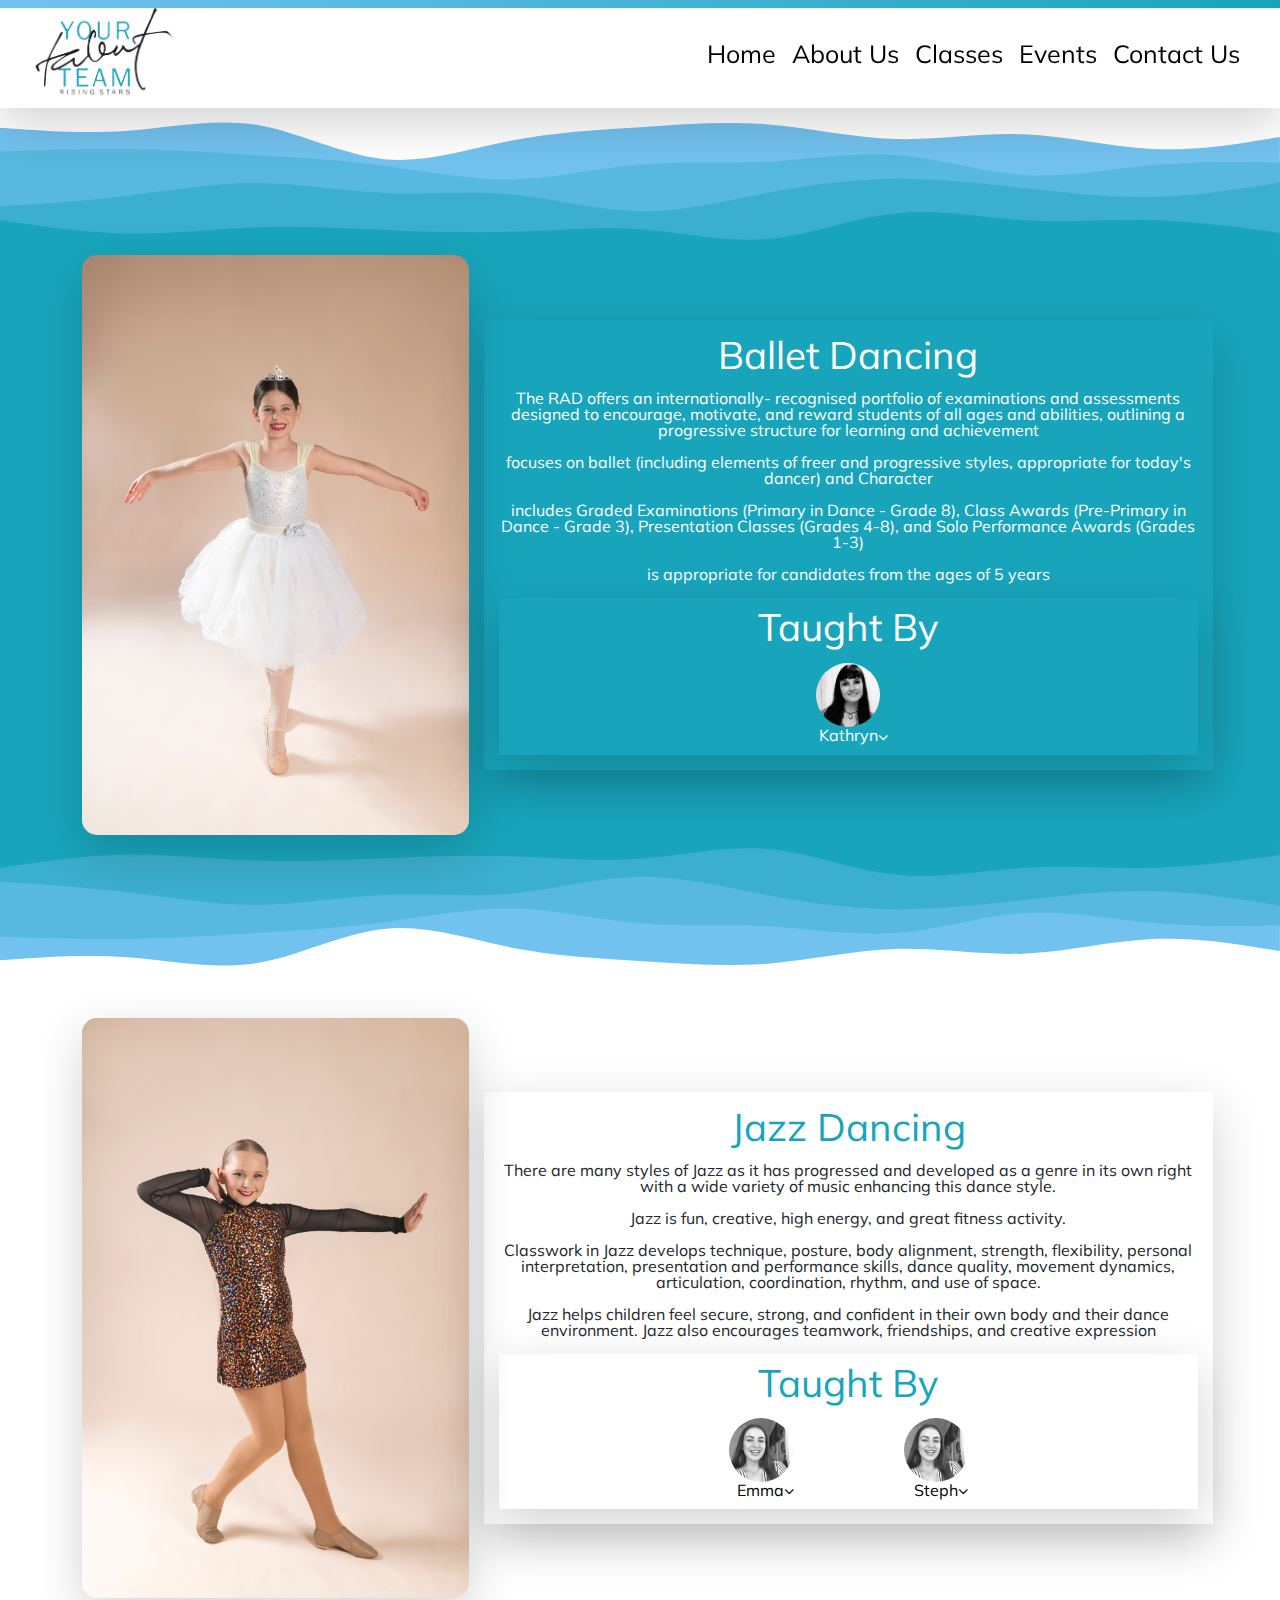
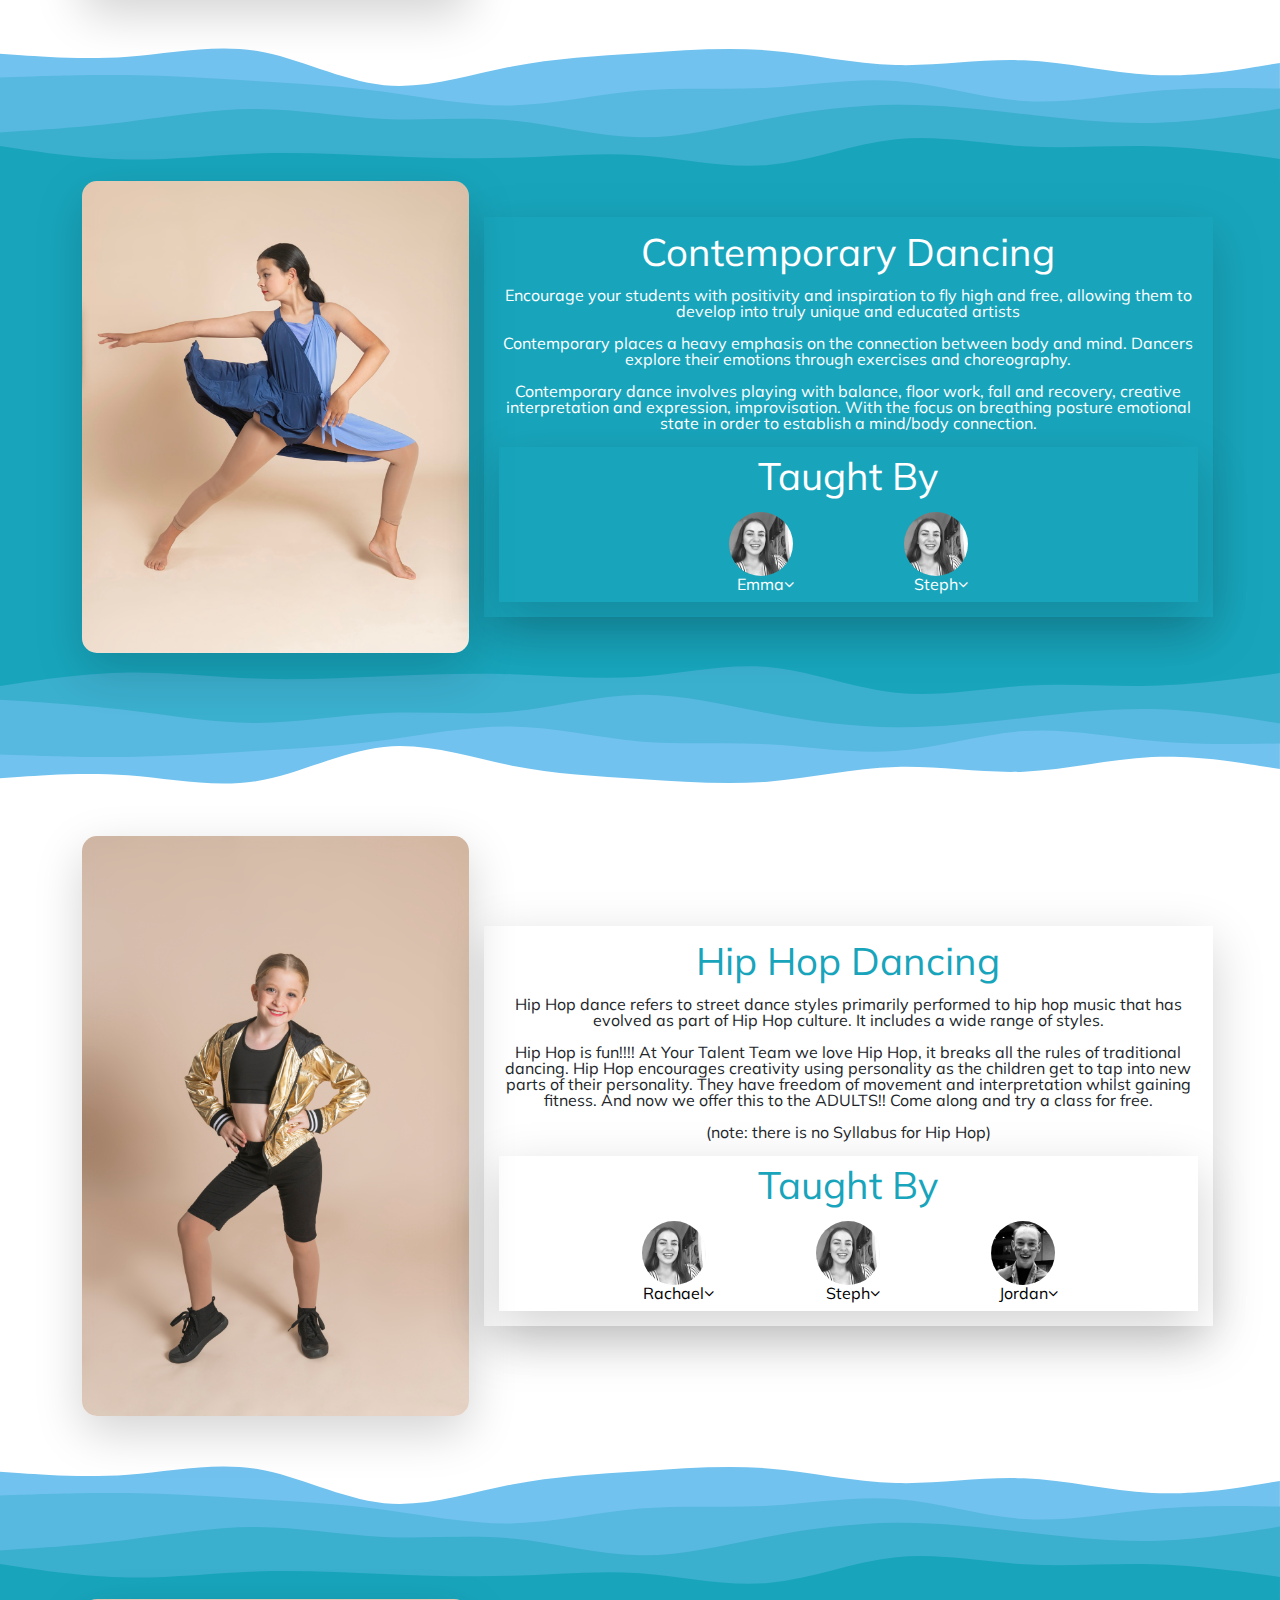
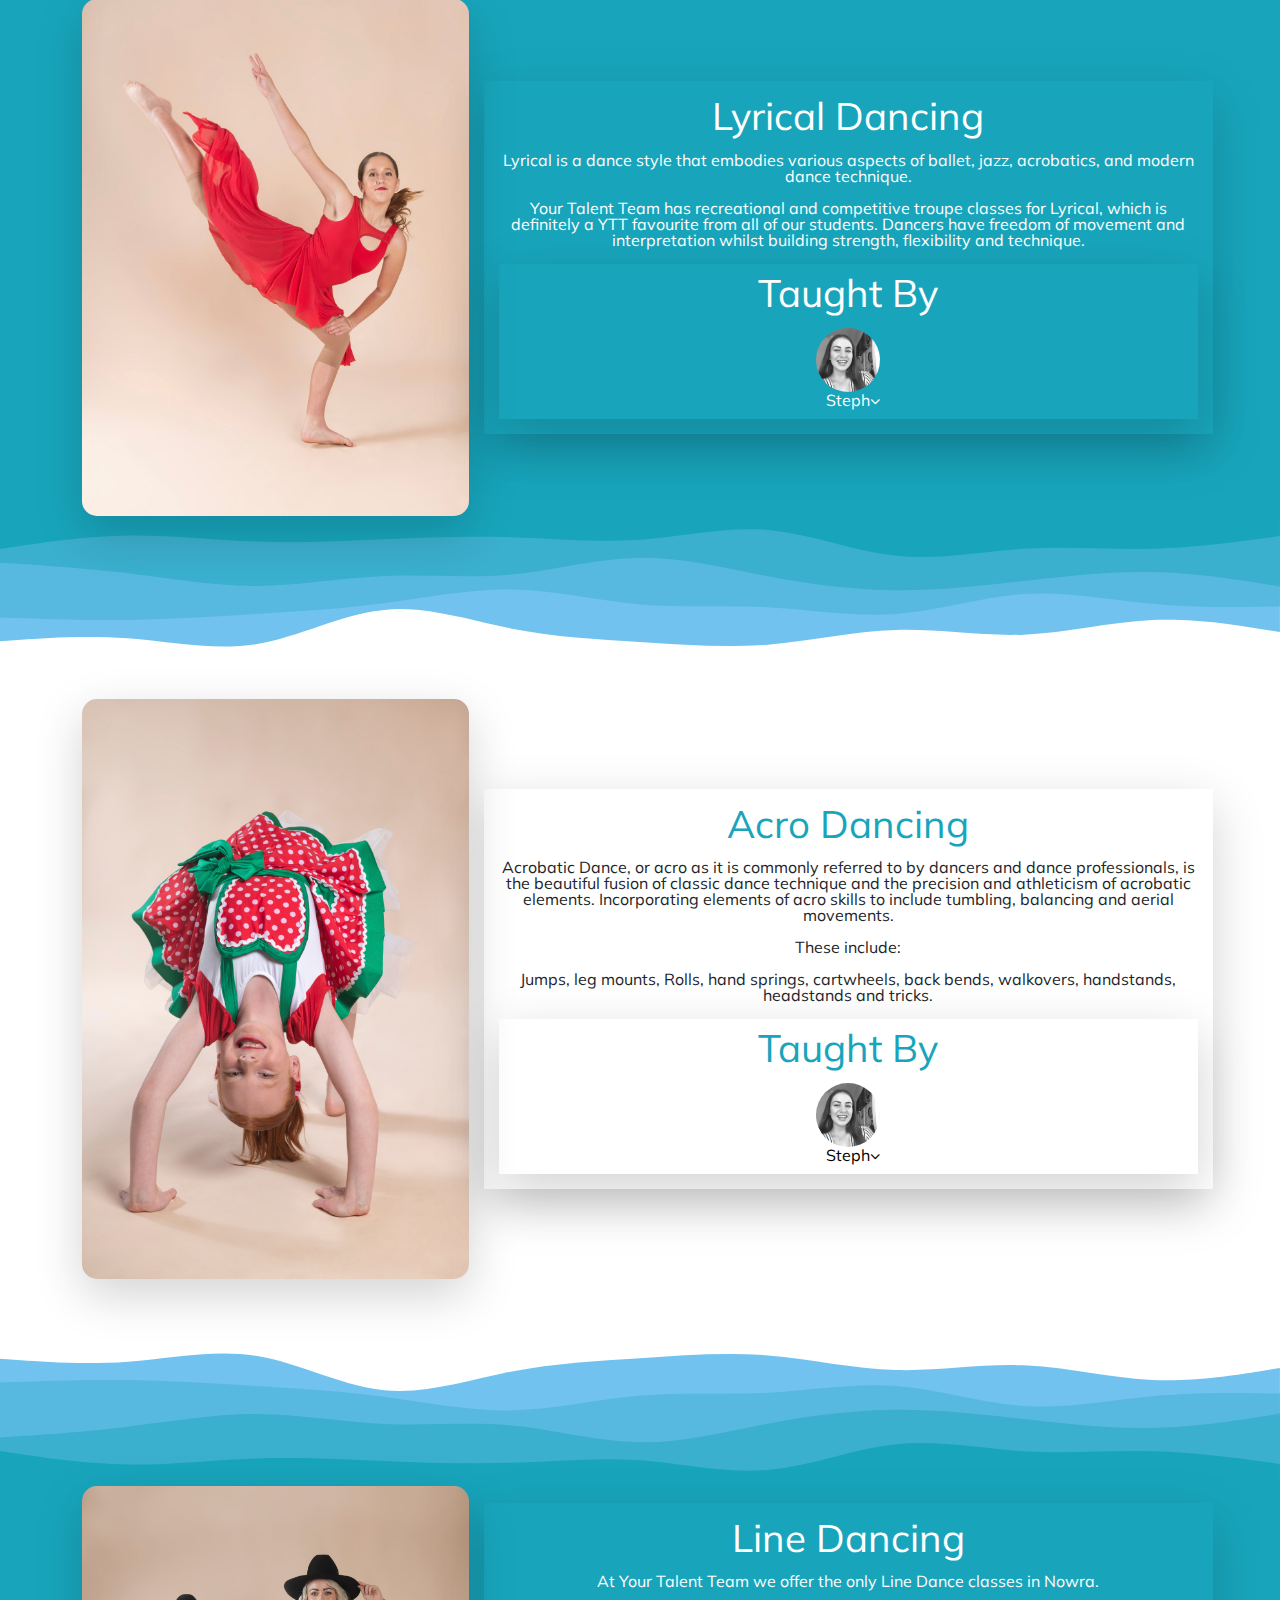
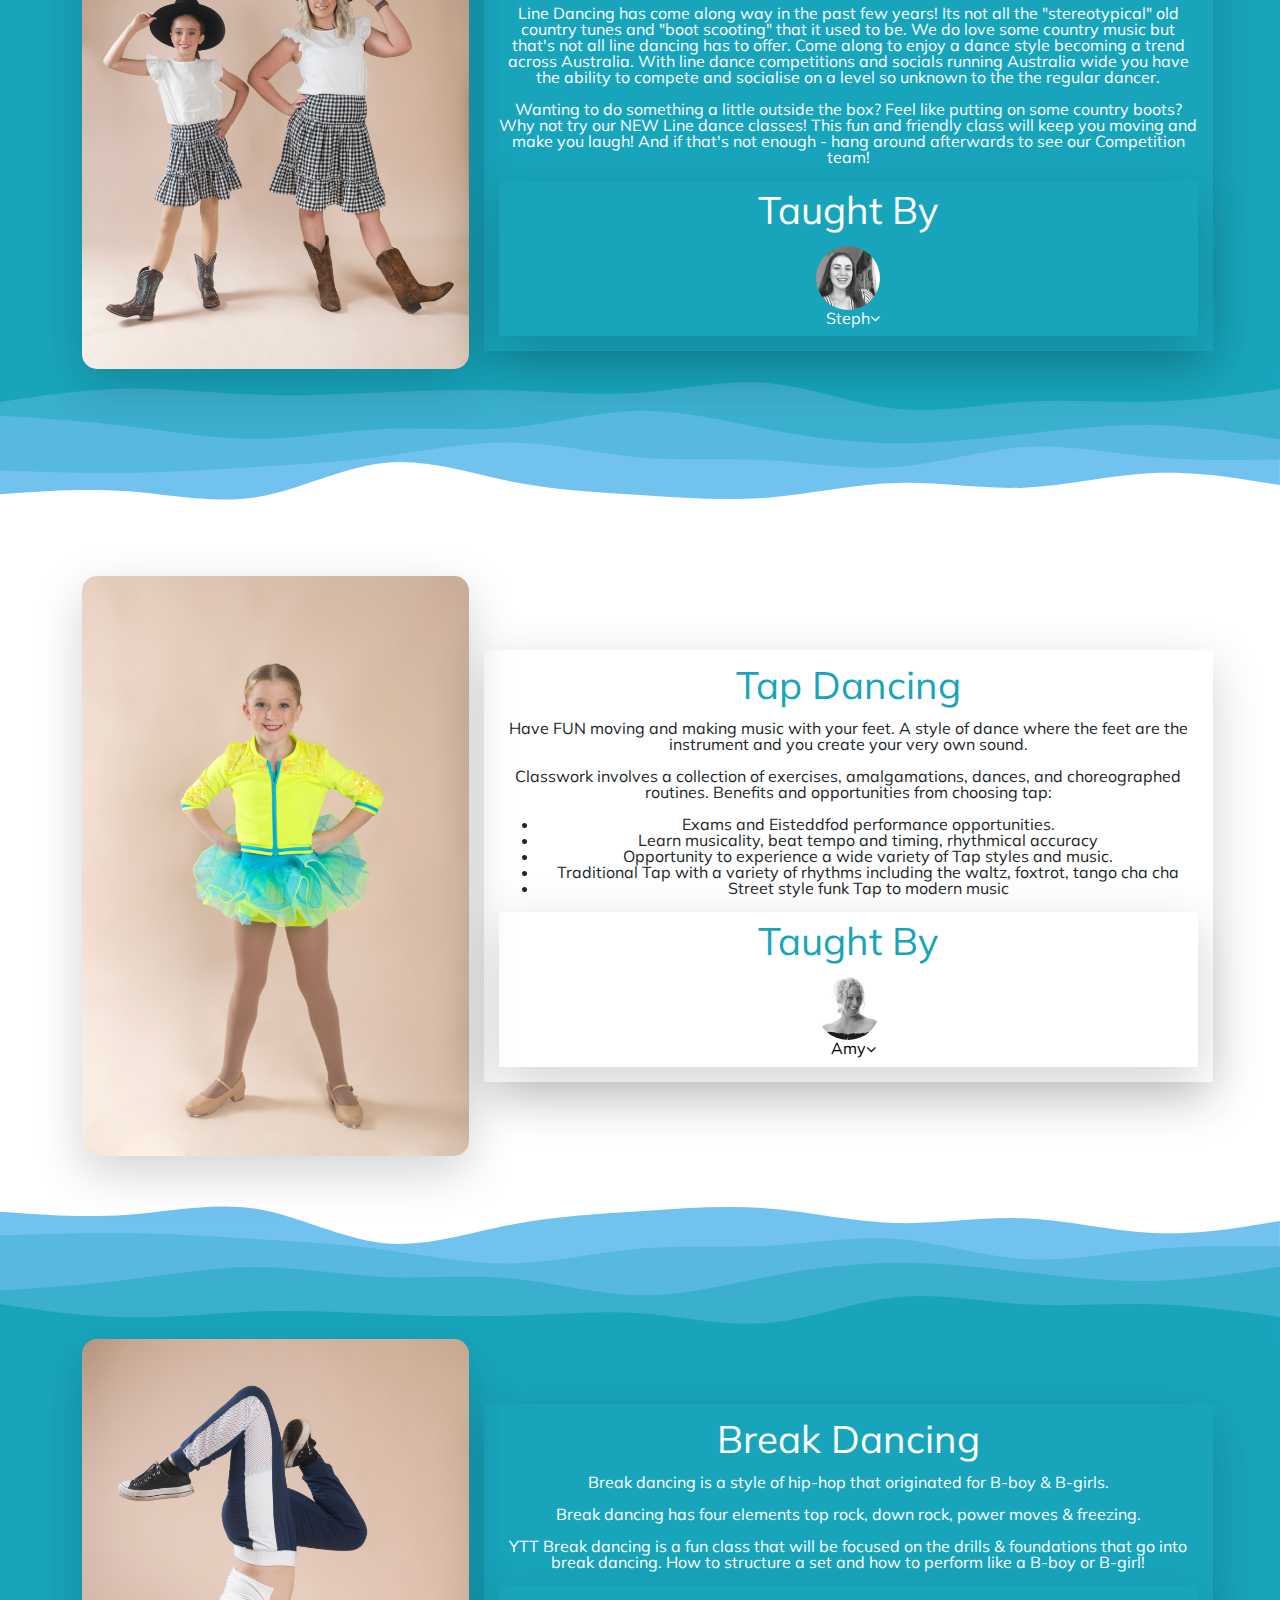
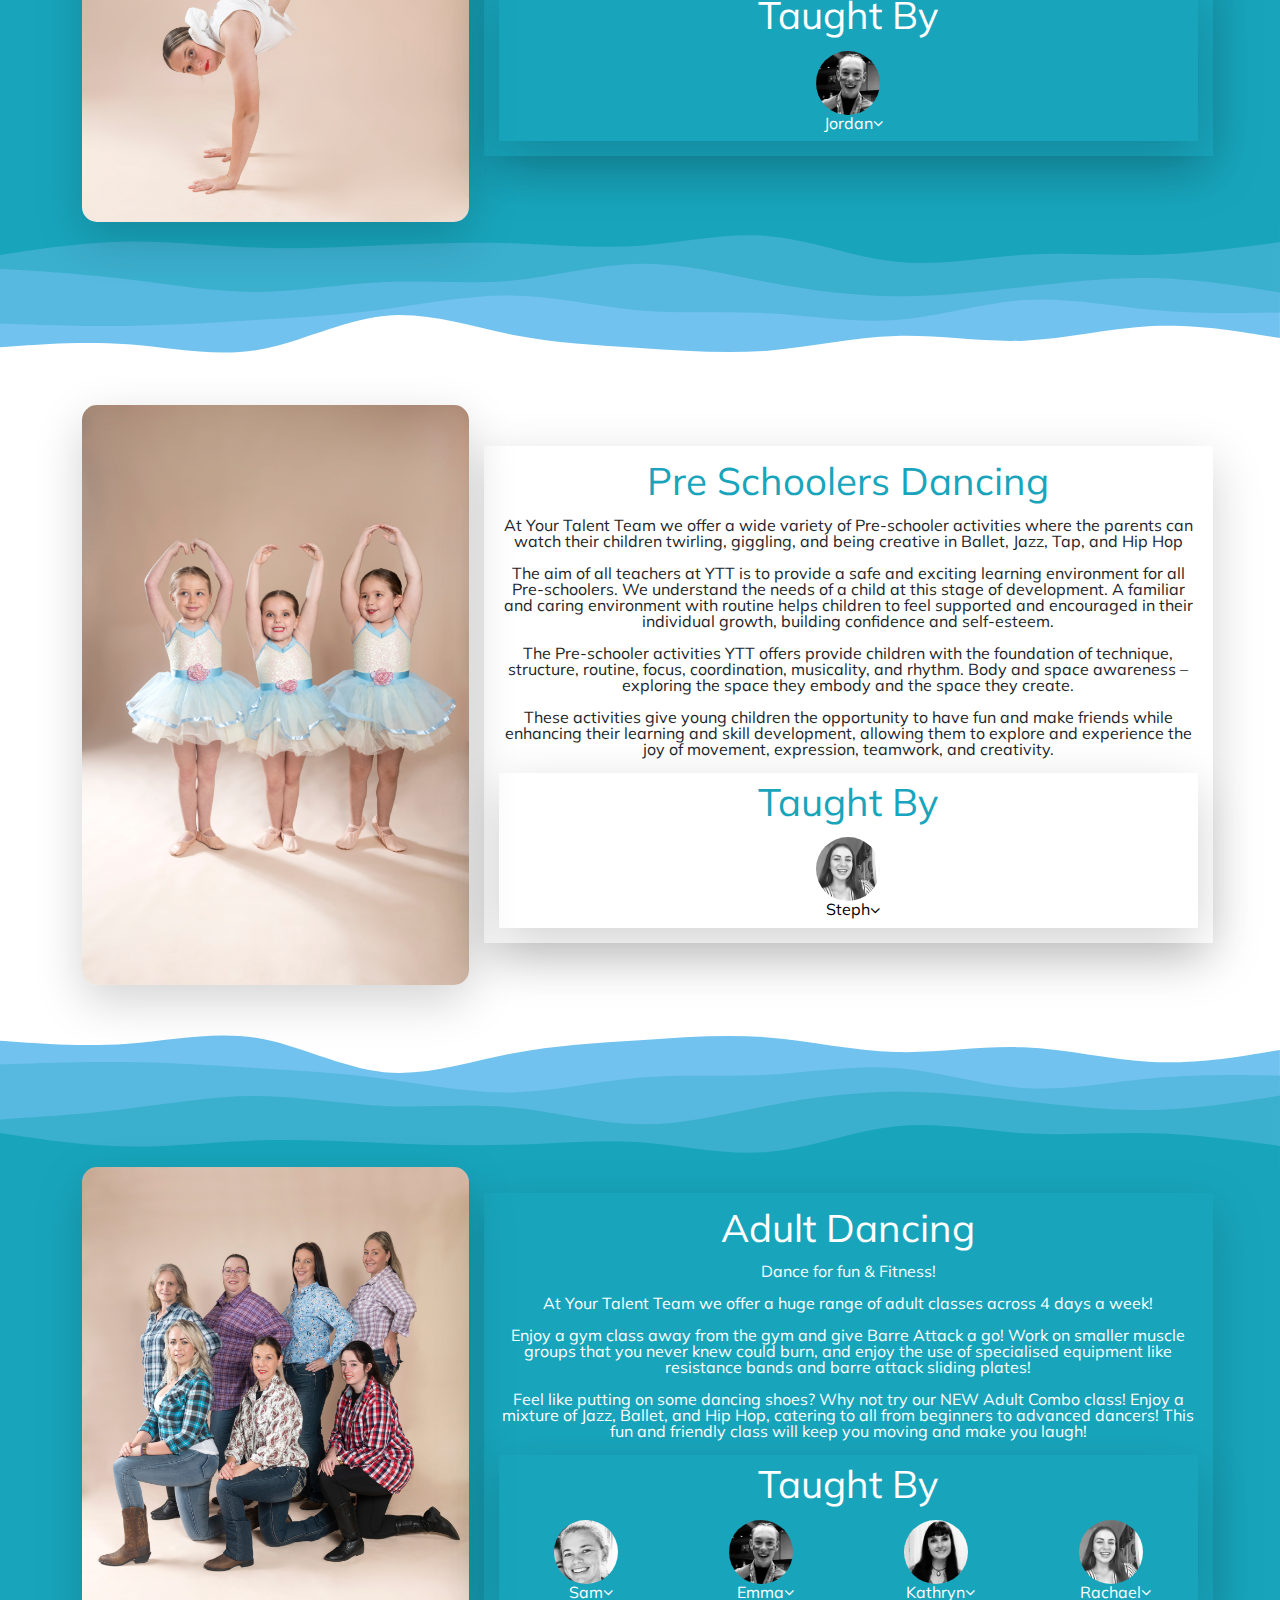
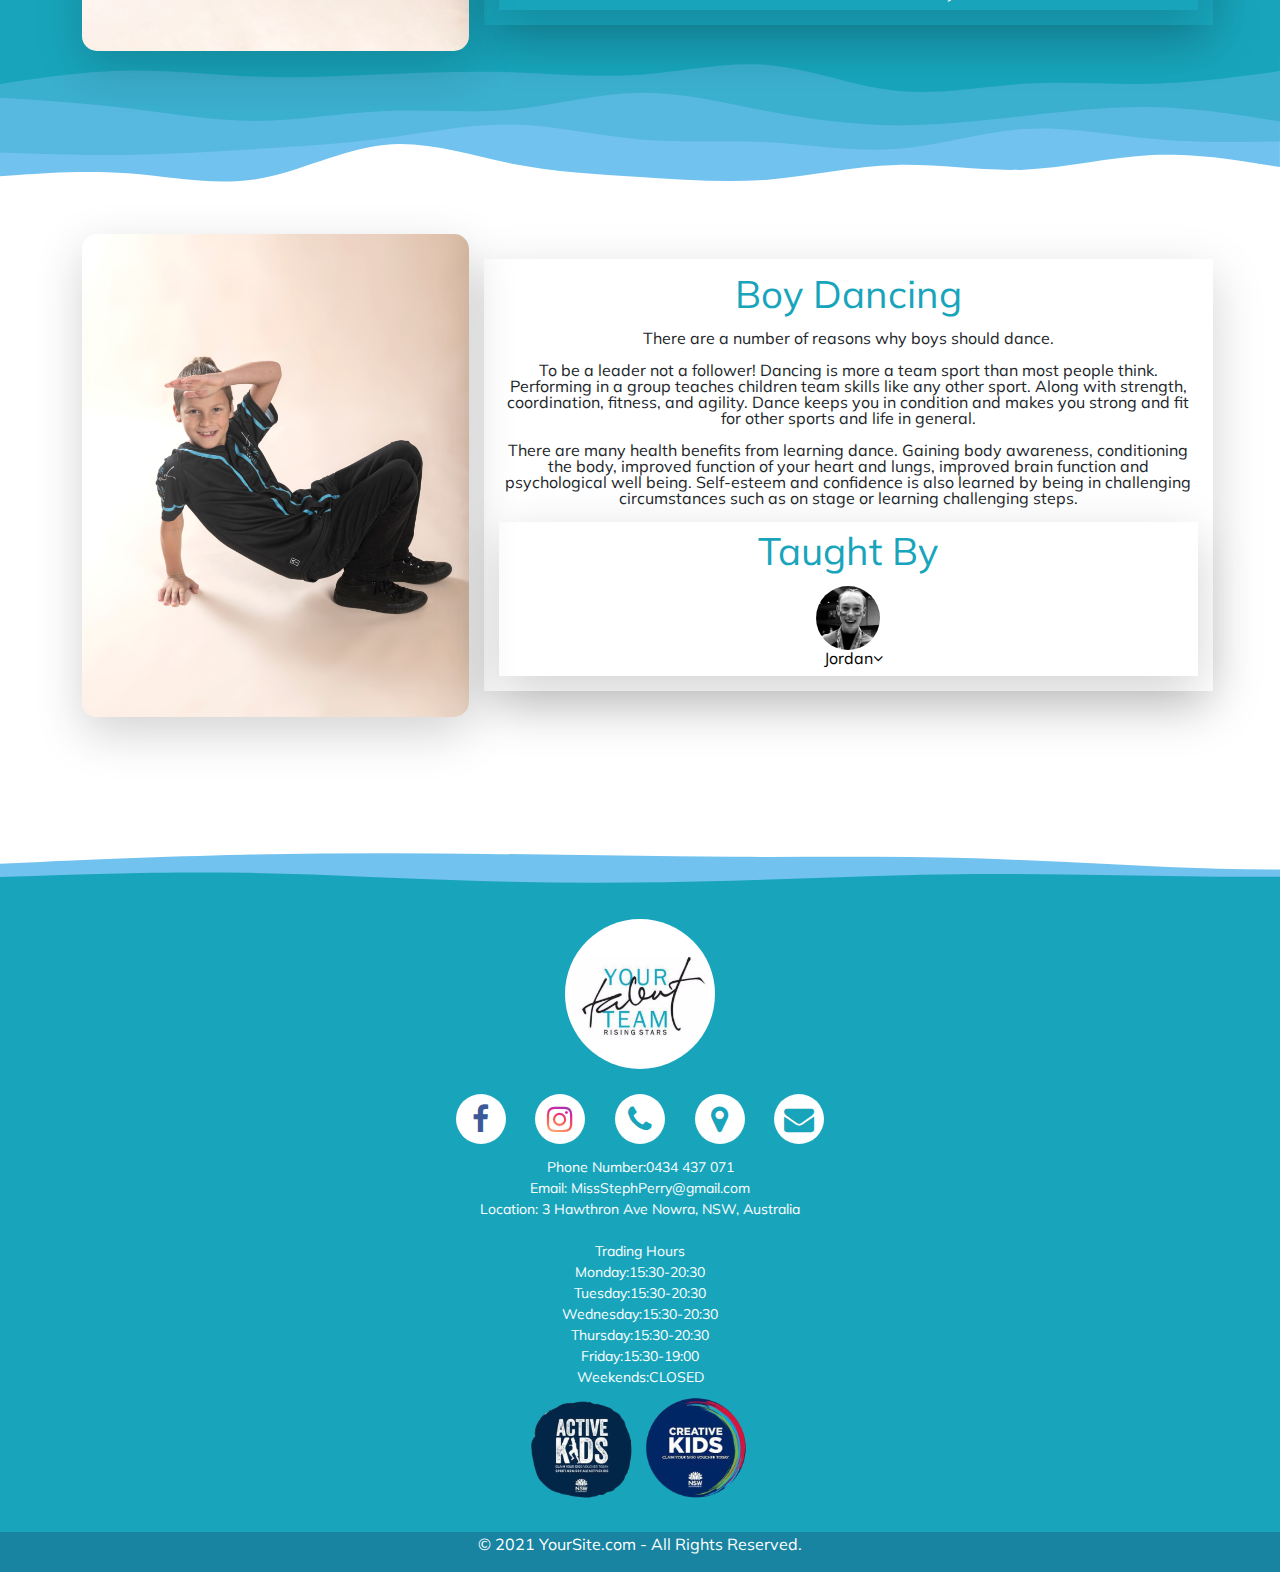
==== commit 73e20b73: "optimization and refinements" ====
--- a/YTT/classes.html
+++ b/YTT/classes.html
@@ -19,18 +19,17 @@
     <script src="https://ajax.googleapis.com/ajax/libs/jquery/3.5.1/jquery.min.js"></script>
     <link href="//fonts.cdnfonts.com/css/kollektif" rel="stylesheet">
     <script type='text/javascript'>
-        $(document).ready(function () {
-            $(".fa-angle-up").on('click', function (e) {
-                const value = e.target;
-                value.classList.toggle("fa-angle-up");
-                value.classList.toggle("fa-angle-down");
-            });
-            $(".fa-angle-down").on('click', function (e) {
-                const value = e.target;
-                value.classList.toggle("fa-angle-down");
-                value.classList.toggle("fa-angle-up");
-            });
-        });
+        function addEventList(e) {
+            var classes = $(".show-faculty");
+            for (var i = 0; i < classes.length; i++) {
+                classes[i].addEventListener("click", toggleArrow(e));
+            }
+        }
+        function toggleArrow(e) {
+            const value = e.lastElementChild.firstElementChild;
+            value.classList.toggle("fa-angle-up");
+            value.classList.toggle("fa-angle-down");
+        }
         function contemporary1() {
             if (document.getElementById("show-more-contemporary").classList.contains("show")) {
                 document.getElementById("contemp-swap2").click();
@@ -221,15 +220,19 @@
                 <p>is appropriate for candidates from the ages of 5 years</p>
                 <div class='class-profile container-fluid shadow-lg' style='margin-bottom: 15px;'>
                     <div style='padding-top:10px;padding-bottom:10px;'>
-                        <div class='class-page-title-contrast'>Taught By</div>
+                        <div class='class-page-title-contrast class-page-title'>Taught By</div>
                         <br>
                         <div class='row justify-content-center' style='margin-top:-20px;'>
                             <div class="col-3">
-                                <img src='imgs/Classes/kathryn.jpg' class='class-img-taught' />
-                                <div>Kathryn<br class='linebr' /><a href='#show-more-ballet' data-toggle='collapse'><i
-                                            class='fa fa-angle-down'
-                                            style="color: white;vertical-align: middle;text-decoration:none;"></i></a>
-                                </div>
+                                <a href='#show-more-ballet' data-toggle='collapse' class='show-faculty'
+                                    onclick="addEventList(this)" style='text-decoration:none;color:white;'>
+                                    <img src='imgs/Classes/kathryn.jpg' class='class-img-taught' />
+                                    <div class='faculty'>
+                                        Kathryn<i class='fa fa-angle-down'
+                                            style="color: white;vertical-align: middle;text-decoration:none;"></i>
+                                    </div>
+
+                                </a>
                             </div>
 
                         </div>
@@ -288,24 +291,30 @@
                     Jazz also encourages teamwork, friendships, and creative expression</p>
                 <div class='class-profile container-fluid shadow-lg' style='margin-bottom: 15px;'>
                     <div style='padding-top:10px;padding-bottom:10px;'>
-                        <div>Taught By</div>
+                        <div class="class-page-title">Taught By</div>
                         <br>
                         <div class='row justify-content-center' style='margin-top:-20px;'>
                             <div class="col-3">
-                                <img src='imgs/Classes/steph.jpg' class='class-img-taught' />
-
-                                <div>Emma<br class='linebr' /><a href='#show-more-jazz-1' data-toggle='collapse'
-                                        onclick='jazz1()'><i class='fa fa-angle-down' id='jazz-swap-1'
-                                            style="color: black;vertical-align: middle;text-decoration:none;margin-top:-3px;"></i></a>
-                                </div>
+                                <a href='#show-more-jazz-1' id='jazz-swap-1' data-toggle='collapse'
+                                    onclick='jazz1(); addEventList(this)' class="show-faculty" style='text-decoration:none;color:black;'>
+                                    <img src='imgs/Classes/steph.jpg' class='class-img-taught' />
+                                    <div class='faculty'>Emma<i class='fa fa-angle-down'
+                                            style="color: black;vertical-align: middle;text-decoration:none;margin-top:-3px;"></i>
+                                    </div>
+
+                                </a>
 
                             </div>
                             <div class="col-3">
-                                <img src='imgs/Classes/steph.jpg' class='class-img-taught' />
-                                <div>Steph<br class='linebr' /><a href='#show-more-jazz-2' data-toggle='collapse'
-                                        onclick="jazz2()"><i class='fa fa-angle-down' id='jazz-swap-2'
-                                            style="color: black;vertical-align: middle;text-decoration:none;margin-top:-3px;"></i></a>
-                                </div>
+                                <a href='#show-more-jazz-2' data-toggle='collapse' id='jazz-swap-2'
+                                    onclick="jazz2(); addEventList(this)" class='show-faculty' style='text-decoration:none;color:black;'>
+                                    <img src='imgs/Classes/steph.jpg' class='class-img-taught' />
+                                    <div class='faculty'>Steph<i class='fa fa-angle-down'
+                                            style="color: black;vertical-align: middle;text-decoration:none;margin-top:-3px;"></i>
+                                    </div>
+
+                                </a>
+
 
 
                             </div>
@@ -386,67 +395,73 @@
                     order to establish a mind/body connection.</p>
                 <div class='class-profile container-fluid shadow-lg' style='margin-bottom: 15px;'>
                     <div style='padding-top:10px;padding-bottom:10px;'>
-                        <div class='class-page-title-contrast'>Taught By</div>
+                        <div class='class-page-title-contrast class-page-title'>Taught By</div>
                         <br>
                         <div class='row justify-content-center' style='margin-top:-20px;'>
                             <div class="col-3">
-                                <img src='imgs/Classes/steph.jpg' class='class-img-taught' />
-
-                                <div>Emma<br class='linebr' /><a href='#show-more-contemporary-1' data-toggle='collapse'
-                                        onclick="contemporary1()"><i class='fa fa-angle-down' id='contemp-swap1'
-                                            style="color: white;vertical-align: middle;text-decoration:none;margin-top:-3px;"></i></a>
-                                </div>
+                                <a href='#show-more-contemporary-1' id='contemp-swap1' data-toggle='collapse'
+                                    onclick="contemporary1(); addEventList(this)" style='text-decoration:none;color:white;'>
+                                    <img src='imgs/Classes/steph.jpg' class='class-img-taught' />
+                                    <div class='faculty'>
+                                        Emma<i class='fa fa-angle-down'
+                                            style="color: white;vertical-align: middle;text-decoration:none;margin-top:-3px;"></i>
+                                    </div>
+                                </a>
 
                             </div>
                             <div class="col-3">
-                                <img src='imgs/Classes/steph.jpg' class='class-img-taught' />
-                                <div>Steph<br class='linebr' /><a href='#show-more-contemporary' data-toggle='collapse'
-                                        onclick="contemporary2()"><i class='fa fa-angle-down' id='contemp-swap2'
-                                            style="color: white;vertical-align: middle;text-decoration:none;margin-top:-3px;"></i></a>
-                                </div>
-
-
+                                <a href='#show-more-contemporary' id='contemp-swap2' data-toggle='collapse'
+                                    onclick="contemporary2(); addEventList(this)" style='text-decoration:none;color:white;'>
+                                    <img src='imgs/Classes/steph.jpg' class='class-img-taught' />
+                                    <div class='faculty'>
+                                        Steph<i class='fa fa-angle-down'
+                                            style="color: white;vertical-align: middle;text-decoration:none;margin-top:-3px;"></i>
+                                    </div>
+                                </a>
                             </div>
 
-                        </div>
-                        <div id='show-more-contemporary' class='collapse'>
-                            <br />
-                            <h2>Stephanie Perry</h2>
-                            <h3>Owner/Principal</h3>
-                            <p>Stephanie has always loved dancing. When given the opportunity to assist in dance
-                                classes, Stephanie was over the moon. She began learning the ways & developing her
-                                knowledge, leading up to teaching her very own classes, Stephanie gained experience and
-                                continued to teach for five years.</p>
-                            <p>After recent events, Stephanie was eager to take ownership of Your Talent Team to
-                                continue to provide a positive environment for our dancers to strive and achieve their
-                                goals and develop their dance training in the Shoalhaven.</p>
-                            <p>Stephanie looks forward to working with every dancer to meet their personal goals and
-                                encourage every dancer to work their very hardest.</p>
-                            <p>Stephanie is eager to continue her studies and gain more qualifications for her dance
-                                teaching.</p>
-                            <br>
-                        </div>
-
-                        <div id='show-more-contemporary-1' class='collapse'>
-                            <br />
-                            <h2>Miss Emma</h2>
-                            <p> Starting dance at just 18 months of age, Miss Emma found a deep passion that has stuck
-                                with her
-                                ever since. </p>
-                            <p>Over the years she has developed into a versatile dancer that specialises in
-                                jazz and
-                                contemporary. </p>
-                            <p>Miss Emma's continued passion has seen her complete a Diploma of Dance
-                                (Elite
-                                Performance), which has granted her the fundamental ability to teach and inspire the
-                                students at YTT.</p>
-
-                        </div>
-                    </div>
-
-                </div>
-            </div>
-        </div>
+
+                        </div>
+
+                    </div>
+                    <div id='show-more-contemporary' class='collapse'>
+                        <br />
+                        <h2>Stephanie Perry</h2>
+                        <h3>Owner/Principal</h3>
+                        <p>Stephanie has always loved dancing. When given the opportunity to assist in dance
+                            classes, Stephanie was over the moon. She began learning the ways & developing her
+                            knowledge, leading up to teaching her very own classes, Stephanie gained experience and
+                            continued to teach for five years.</p>
+                        <p>After recent events, Stephanie was eager to take ownership of Your Talent Team to
+                            continue to provide a positive environment for our dancers to strive and achieve their
+                            goals and develop their dance training in the Shoalhaven.</p>
+                        <p>Stephanie looks forward to working with every dancer to meet their personal goals and
+                            encourage every dancer to work their very hardest.</p>
+                        <p>Stephanie is eager to continue her studies and gain more qualifications for her dance
+                            teaching.</p>
+                        <br>
+                    </div>
+
+                    <div id='show-more-contemporary-1' class='collapse'>
+                        <br />
+                        <h2>Miss Emma</h2>
+                        <p> Starting dance at just 18 months of age, Miss Emma found a deep passion that has stuck
+                            with her
+                            ever since. </p>
+                        <p>Over the years she has developed into a versatile dancer that specialises in
+                            jazz and
+                            contemporary. </p>
+                        <p>Miss Emma's continued passion has seen her complete a Diploma of Dance
+                            (Elite
+                            Performance), which has granted her the fundamental ability to teach and inspire the
+                            students at YTT.</p>
+
+                    </div>
+                </div>
+
+            </div>
+        </div>
+    </div>
     </div>
     <div class='class-bottom-svg'>
         <svg xmlns="http://www.w3.org/2000/svg" xmlns:xlink="http://www.w3.org/1999/xlink" id="visual"
@@ -482,35 +497,38 @@
             <p>(note: there is no Syllabus for Hip Hop)</p>
             <div class='class-profile container-fluid shadow-lg' style='margin-bottom: 15px;'>
                 <div style='padding-top:10px;padding-bottom:10px;'>
-                    <div>Taught By</div>
+                    <div class="class-page-title">Taught By</div>
                     <br>
                     <div class='row justify-content-center' style='margin-top:-20px;'>
                         <div class="col-3">
-                            <img src='imgs/Classes/steph.jpg' class='class-img-taught' />
-
-                            <div>Rachael<br class='linebr' /><a href='#show-more-hip-3' data-toggle='collapse'
-                                    onclick="hip3()"><i class='fa fa-angle-down' id='hip-swap3'
-                                        style="color: black;vertical-align: middle;text-decoration:none;margin-top:-3px;"></i></a>
-                            </div>
-
+                            <a href='#show-more-hip-3' data-toggle='collapse' onclick="hip3(); addEventList(this)"
+                                id='hip-swap3' style='text-decoration:none;color:black;'>
+                                <img src='imgs/Classes/steph.jpg' class='class-img-taught' />
+                                <div class='faculty'>
+                                    Rachael<i class='fa fa-angle-down'
+                                        style="color: black;vertical-align: middle;text-decoration:none;margin-top:-3px;"></i>
+                                </div>
+                            </a>
                         </div>
                         <div class="col-3">
-                            <img src='imgs/Classes/steph.jpg' class='class-img-taught' />
-                            <div>Steph<br class='linebr' /><a href='#show-more-hip-1' data-toggle='collapse'
-                                    onclick="hip1()"><i class='fa fa-angle-down' id='hip-swap1'
-                                        style="color: black;vertical-align: middle;text-decoration:none;margin-top:-3px;"></i></a>
-                            </div>
-
-
+                            <a href='#show-more-hip-1' data-toggle='collapse' onclick="hip1(); addEventList(this)"
+                                id='hip-swap1' style='text-decoration:none;color:black;'>
+                                <img src='imgs/Classes/steph.jpg' class='class-img-taught' />
+                                <div class='faculty'>
+                                    Steph<i class='fa fa-angle-down'
+                                        style="color: black;vertical-align: middle;text-decoration:none;margin-top:-3px;"></i>
+                                </div>
+                            </a>
                         </div>
                         <div class="col-3">
-                            <img src='imgs/Classes/jordan.jpg' class='class-img-taught' />
-                            <div>Jordan<br class='linebr' /><a href='#show-more-hip-2' data-toggle='collapse'
-                                    onclick="hip2()"><i class='fa fa-angle-down' id='hip-swap2'
-                                        style="color: black;vertical-align: middle;text-decoration:none;margin-top:-3px;"></i></a>
-                            </div>
-
-
+                            <a href='#show-more-hip-2' data-toggle='collapse' onclick="hip2(); addEventList(this)"
+                                id='hip-swap2' style='text-decoration:none;color:black;'>
+                                <img src='imgs/Classes/jordan.jpg' class='class-img-taught' />
+                                <div class='faculty'>
+                                    Jordan<i class='fa fa-angle-down'
+                                        style="color: black;vertical-align: middle;text-decoration:none;margin-top:-3px;"></i>
+                                </div>
+                            </a>
                         </div>
 
                     </div>
@@ -603,15 +621,17 @@
                 whilst building strength, flexibility and technique.</p>
             <div class='class-profile container-fluid shadow-lg' style='margin-bottom: 15px;'>
                 <div style='padding-top:10px;padding-bottom:10px;'>
-                    <div class=' class-page-title-contrast'>Taught By</div>
+                    <div class=' class-page-title-contrast class-page-title'>Taught By</div>
                     <br>
                     <div class='row justify-content-center' style='margin-top:-20px;'>
                         <div class="col-3">
-                            <img src='imgs/Classes/steph.jpg' class='class-img-taught' />
-                            <div>Steph<br class='linebr' /><a href='#show-more-lyrical' data-toggle='collapse'><i
-                                        class='fa fa-angle-down'
-                                        style="color: white;vertical-align: middle;text-decoration:none;margin-top:-3px;"></i></a>
-                            </div>
+                            <a href='#show-more-lyrical' data-toggle='collapse' onclick="addEventList(this)" style='text-decoration:none;color:white;'>
+                                <img src='imgs/Classes/steph.jpg' class='class-img-taught' />
+                                <div class='faculty'>
+                                    Steph<i class='fa fa-angle-down'
+                                        style="color: white;vertical-align: middle;text-decoration:none;margin-top:-3px;"></i>
+                                </div>
+                            </a>
                         </div>
 
                     </div>
@@ -674,15 +694,17 @@
 
             <div class='class-profile container-fluid shadow-lg' style='margin-bottom: 15px;'>
                 <div style='padding-top:10px;padding-bottom:10px;'>
-                    <div>Taught By</div>
+                    <div class="class-page-title">Taught By</div>
                     <br>
                     <div class='row justify-content-center' style='margin-top:-20px;'>
                         <div class="col-3">
-                            <img src='imgs/Classes/steph.jpg' class='class-img-taught' />
-                            <div>Steph<br class='linebr' /><a href='#show-more-acro' data-toggle='collapse'><i
-                                        class='fa fa-angle-down'
-                                        style="color: black;vertical-align: middle;text-decoration:none;margin-top:-3px;"></i></a>
-                            </div>
+                            <a href='#show-more-acro' data-toggle='collapse' onclick='addEventList(this)' style='text-decoration:none;color:black;'>
+                                <img src='imgs/Classes/steph.jpg' class='class-img-taught' />
+                                <div class='faculty'>
+                                    Steph<i class='fa fa-angle-down'
+                                        style="color: black;vertical-align: middle;text-decoration:none;margin-top:-3px;"></i>
+                                </div>
+                            </a>
                         </div>
 
                     </div>
@@ -761,39 +783,42 @@
             </p>
             <div class='class-profile container-fluid shadow-lg' style='margin-bottom: 15px;'>
                 <div style='padding-top:10px;padding-bottom:10px;'>
-                    <div class='class-page-title-contrast'>Taught By</div>
+                    <div class='class-page-title-contrast class-page-title'>Taught By</div>
                     <br>
                     <div class='row justify-content-center' style='margin-top:-20px;'>
                         <div class="col-3">
-                            <img src='imgs/Classes/steph.jpg' class='class-img-taught' />
-                            <div>Steph<br class='linebr' /><a href='#show-more-line' data-toggle='collapse'><i
-                                        class='fa fa-angle-down'
-                                        style="color: white;vertical-align: middle;text-decoration:none;margin-top:-3px;"></i></a>
-                            </div>
-                        </div>
-
-                    </div>
-                    <div id='show-more-line' class='collapse'>
-                        <br />
-                        <h2>Stephanie Perry</h2>
-                        <h3>Owner/Principal</h3>
-                        <p>Stephanie has always loved dancing. When given the opportunity to assist in dance
-                            classes, Stephanie was over the moon. She began learning the ways & developing her
-                            knowledge, leading up to teaching her very own classes, Stephanie gained experience and
-                            continued to teach for five years.</p>
-                        <p>After recent events, Stephanie was eager to take ownership of Your Talent Team to
-                            continue to provide a positive environment for our dancers to strive and achieve their
-                            goals and develop their dance training in the Shoalhaven.</p>
-                        <p>Stephanie looks forward to working with every dancer to meet their personal goals and
-                            encourage every dancer to work their very hardest.</p>
-                        <p>Stephanie is eager to continue her studies and gain more qualifications for her dance
-                            teaching.</p>
-                        <br>
-                    </div>
-                </div>
-
-            </div>
-        </div>
+                            <a href='#show-more-line' data-toggle='collapse' onclick="addEventList(this)" style='text-decoration:none;color:white;'>
+                                <img src='imgs/Classes/steph.jpg' class='class-img-taught' />
+                                <div class='faculty'>
+                                    Steph<i class='fa fa-angle-down'
+                                        style="color: white;vertical-align: middle;text-decoration:none;margin-top:-3px;"></i>
+                                </div>
+                            </a>
+                        </div>
+                    </div>
+
+                </div>
+                <div id='show-more-line' class='collapse'>
+                    <br />
+                    <h2>Stephanie Perry</h2>
+                    <h3>Owner/Principal</h3>
+                    <p>Stephanie has always loved dancing. When given the opportunity to assist in dance
+                        classes, Stephanie was over the moon. She began learning the ways & developing her
+                        knowledge, leading up to teaching her very own classes, Stephanie gained experience and
+                        continued to teach for five years.</p>
+                    <p>After recent events, Stephanie was eager to take ownership of Your Talent Team to
+                        continue to provide a positive environment for our dancers to strive and achieve their
+                        goals and develop their dance training in the Shoalhaven.</p>
+                    <p>Stephanie looks forward to working with every dancer to meet their personal goals and
+                        encourage every dancer to work their very hardest.</p>
+                    <p>Stephanie is eager to continue her studies and gain more qualifications for her dance
+                        teaching.</p>
+                    <br>
+                </div>
+            </div>
+
+        </div>
+    </div>
     </div>
     <div class='class-bottom-svg'>
         <svg xmlns="http://www.w3.org/2000/svg" xmlns:xlink="http://www.w3.org/1999/xlink" id="visual"
@@ -833,15 +858,17 @@
             </ul>
             <div class='class-profile container-fluid shadow-lg' style='margin-bottom: 15px;'>
                 <div style='padding-top:10px;padding-bottom:10px;'>
-                    <div>Taught By</div>
+                    <div class="class-page-title">Taught By</div>
                     <br>
                     <div class='row justify-content-center' style='margin-top:-20px;'>
                         <div class="col-3">
-                            <img src='imgs/Classes/amy.jpg' class='class-img-taught' />
-                            <div>Amy<br class='linebr' /><a href='#show-more-tap' data-toggle='collapse'><i
-                                        class='fa fa-angle-down'
-                                        style="color: black;vertical-align: middle;text-decoration:none;margin-top:-3px;"></i></a>
-                            </div>
+                            <a href='#show-more-tap' data-toggle='collapse' onclick='addEventList(this)' style='text-decoration:none;color:black;'>
+                                <img src='imgs/Classes/amy.jpg' class='class-img-taught' />
+                                <div class='faculty'>
+                                    Amy<i class='fa fa-angle-down'
+                                        style="color: black;vertical-align: middle;text-decoration:none;margin-top:-3px;"></i>
+                                </div>
+                            </a>
                         </div>
 
                     </div>
@@ -904,40 +931,44 @@
             </p>
             <div class='class-profile container-fluid shadow-lg' style='margin-bottom: 15px;'>
                 <div style='padding-top:10px;padding-bottom:10px;'>
-                    <div class='class-page-title-contrast'>Taught By</div>
+                    <div class='class-page-title-contrast class-page-title'>Taught By</div>
                     <br>
                     <div class='row justify-content-center' style='margin-top:-20px;'>
                         <div class="col-3">
-                            <img src='imgs/Classes/jordan.jpg' class='class-img-taught' />
-                            <div>Jordan<br class='linebr' /><a href='#show-more-break' data-toggle='collapse'><i
-                                        class='fa fa-angle-down'
-                                        style="color: white;vertical-align: middle;text-decoration:none;margin-top:-3px;"></i></a>
-                            </div>
-                        </div>
-
-                    </div>
-                    <div id='show-more-break' class='collapse'>
-                        <br />
-                        <h2>Jordan Angilley</h2>
-                        <p>Jordan first found his passion and love for dance at the age of 4, starting in an
-                            all-boys Hip Hop class in a local studio at Dapto. As he grew up and moved to the south
-                            coast, he joined many other dance companies and partaken in many more styles, such as
-                            jazz, lyrical and contemporary. Jordan’s passion for dance grew more and more, learning
-                            from a variety of teachers and improving his skills. </p>
-                        <p>Since joining YTT in 2017 as a student, Jordan was given the opportunity to teach hip hop
-                            to the boys class he partakes in, which he gladly accepted, beginning his career as a
-                            dance teacher. Jordan’s passion for hip hop forever grows as he strives to not only
-                            teach more but to learn more about it, passing down his knowledge to his students and
-                            help them grow as dancers. His eager and energetic charisma is fueled by his desire to
-                            spread his knowledge of dance to a younger generation. Jordan strives to become a
-                            qualified dance teacher, partaking in many courses to broaden his skills base in order
-                            to share more with his students.</p>
-                        <br>
-                    </div>
-                </div>
-
-            </div>
-        </div>
+
+                            <a href='#show-more-break' data-toggle='collapse' onclick="addEventList(this)" style='text-decoration:none;color:white;'>
+                                <img src='imgs/Classes/jordan.jpg' class='class-img-taught' />
+                                <div class='faculty'>
+                                    Jordan<i class='fa fa-angle-down'
+                                        style="color: white;vertical-align: middle;text-decoration:none;margin-top:-3px;"></i>
+                                </div>
+                            </a>
+                        </div>
+                    </div>
+
+                </div>
+                <div id='show-more-break' class='collapse'>
+                    <br />
+                    <h2>Jordan Angilley</h2>
+                    <p>Jordan first found his passion and love for dance at the age of 4, starting in an
+                        all-boys Hip Hop class in a local studio at Dapto. As he grew up and moved to the south
+                        coast, he joined many other dance companies and partaken in many more styles, such as
+                        jazz, lyrical and contemporary. Jordan’s passion for dance grew more and more, learning
+                        from a variety of teachers and improving his skills. </p>
+                    <p>Since joining YTT in 2017 as a student, Jordan was given the opportunity to teach hip hop
+                        to the boys class he partakes in, which he gladly accepted, beginning his career as a
+                        dance teacher. Jordan’s passion for hip hop forever grows as he strives to not only
+                        teach more but to learn more about it, passing down his knowledge to his students and
+                        help them grow as dancers. His eager and energetic charisma is fueled by his desire to
+                        spread his knowledge of dance to a younger generation. Jordan strives to become a
+                        qualified dance teacher, partaking in many courses to broaden his skills base in order
+                        to share more with his students.</p>
+                    <br>
+                </div>
+            </div>
+
+        </div>
+    </div>
     </div>
     <div class='class-bottom-svg'>
         <svg xmlns="http://www.w3.org/2000/svg" xmlns:xlink="http://www.w3.org/1999/xlink" id="visual"
@@ -982,15 +1013,18 @@
             </p>
             <div class='class-profile container-fluid shadow-lg' style='margin-bottom: 15px;'>
                 <div style='padding-top:10px;padding-bottom:10px;'>
-                    <div>Taught By</div>
+                    <div class="class-page-title">Taught By</div>
                     <br>
                     <div class='row justify-content-center' style='margin-top:-20px;'>
                         <div class="col-3">
-                            <img src='imgs/Classes/steph.jpg' class='class-img-taught' />
-                            <div>Steph<br class='linebr' /><a href='#show-more-pre' data-toggle='collapse'><i
-                                        class='fa fa-angle-down'
-                                        style="color: black;vertical-align: middle;text-decoration:none;margin-top:-3px;"></i></a>
-                            </div>
+
+                            <a href='#show-more-pre' data-toggle='collapse' onclick="addEventList(this)" style='text-decoration:none;color:black;'>
+                                <img src='imgs/Classes/steph.jpg' class='class-img-taught' />
+                                <div class='faculty'>
+                                    Steph<i class='fa fa-angle-down'
+                                        style="color: black;vertical-align: middle;text-decoration:none;margin-top:-3px;"></i>
+                                </div>
+                            </a>
                         </div>
 
                     </div>
@@ -1051,39 +1085,49 @@
                 class will keep you moving and make you laugh!</p>
             <div class='class-profile container-fluid shadow-lg' style='margin-bottom: 15px;'>
                 <div style='padding-top:10px;padding-bottom:10px;'>
-                    <div class='class-page-title-contrast'>Taught By</div>
+                    <div class='class-page-title-contrast class-page-title'>Taught By</div>
                     <br>
                     <div class='row justify-content-center' style='margin-top:-20px;'>
                         <div class="col-3">
-                            <img src='imgs/Classes/sam.jpg' class='class-img-taught' />
-                            <div class='faculty'>Sam<br class='linebr' /><a href='#show-more-adult-4' onclick='adult4()'
-                                    data-toggle='collapse'><i class='fa fa-angle-down' id='adult-swap4'
-                                        style="color: white;vertical-align: middle;text-decoration:none;margin-top:-3px;"></i></a>
-                            </div>
+                            <a href='#show-more-adult-4' onclick='adult4(); addEventList(this)' data-toggle='collapse'
+                                id='adult-swap4' style='text-decoration:none;color:white;'>
+                                <img src='imgs/Classes/sam.jpg' class='class-img-taught' />
+                                <div class='faculty'>
+                                    Sam<i class='fa fa-angle-down'
+                                        style="color: white;vertical-align: middle;text-decoration:none;margin-top:-3px;"></i>
+                                </div>
+                            </a>
                         </div>
                         <div class="col-3">
-                            <img src='imgs/Classes/jordan.jpg' class='class-img-taught' />
-                            <div class='faculty'>Emma<br class='linebr' /><a href='#show-more-adult-1'
-                                    onclick='adult1()' data-toggle='collapse'><i class='fa fa-angle-down'
-                                        id='adult-swap1'
-                                        style="color: white;vertical-align: middle;text-decoration:none;margin-top:-3px;"></i></a>
-                            </div>
+
+                            <a href='#show-more-adult-1' onclick='adult1(); addEventList(this)' data-toggle='collapse'
+                                id='adult-swap1' style='text-decoration:none;color:white;'>
+                                <img src='imgs/Classes/jordan.jpg' class='class-img-taught' />
+                                <div class='faculty'>
+                                    Emma<i class='fa fa-angle-down'
+                                        style="color: white;vertical-align: middle;text-decoration:none;margin-top:-3px;"></i>
+                                </div>
+                            </a>
                         </div>
                         <div class="col-3">
-                            <img src='imgs/Classes/kathryn.jpg' class='class-img-taught' />
-                            <div class='faculty'>Kathryn<br class='linebr' /><a href='#show-more-adult-2'
-                                    onclick='adult2()' data-toggle='collapse'><i class='fa fa-angle-down'
-                                        id='adult-swap2'
-                                        style="color: white;vertical-align: middle;text-decoration:none;margin-top:-3px;"></i></a>
-                            </div>
+                            <a href='#show-more-adult-2' onclick='adult2();addEventList(this)' data-toggle='collapse'
+                                id='adult-swap2' style='text-decoration:none;color:white;'>
+                                <img src='imgs/Classes/kathryn.jpg' class='class-img-taught' />
+                                <div class='faculty'>
+                                    Kathryn<i class='fa fa-angle-down'
+                                        style="color: white;vertical-align: middle;text-decoration:none;margin-top:-3px;"></i>
+                                </div>
+                            </a>
                         </div>
                         <div class="col-3">
-                            <img src='imgs/Classes/steph.jpg' class='class-img-taught' />
-                            <div class='faculty'>Rachael<br class='linebr' /><a href='#show-more-adult-3'
-                                    onclick='adult3()' data-toggle='collapse'><i class='fa fa-angle-down'
-                                        id='adult-swap3'
-                                        style="color: white;vertical-align: middle;text-decoration:none;margin-top:-3px;"></i></a>
-                            </div>
+                            <a href='#show-more-adult-3' onclick='adult3(); addEventList(this)' data-toggle='collapse'
+                                id='adult-swap3' style='text-decoration:none;color:white;'>
+                                <img src='imgs/Classes/steph.jpg' class='class-img-taught' />
+                                <div class='faculty'>
+                                    Rachael<i class='fa fa-angle-down'
+                                        style="color: white;vertical-align: middle;text-decoration:none;margin-top:-3px;"></i>
+                                </div>
+                            </a>
                         </div>
 
                     </div>
@@ -1182,15 +1226,17 @@
             </p>
             <div class='class-profile container-fluid shadow-lg' style='margin-bottom: 15px;'>
                 <div style='padding-top:10px;padding-bottom:10px;'>
-                    <div>Taught By</div>
+                    <div class="class-page-title">Taught By</div>
                     <br>
                     <div class='row justify-content-center' style='margin-top:-20px;'>
                         <div class="col-3">
-                            <img src='imgs/Classes/jordan.jpg' class='class-img-taught' />
-                            <div>Jordan<br class='linebr' /><a href='#show-more-boy' data-toggle='collapse'><i
-                                        class='fa fa-angle-down'
-                                        style="margin-top:-3px;color: black;vertical-align: middle;text-decoration:none;font-size:16px !important;"></i></a>
-                            </div>
+                            <a href='#show-more-boy' data-toggle='collapse' onclick='addEventList(this)' style='text-decoration:none;color:black;'>
+                                <img src='imgs/Classes/jordan.jpg' class='class-img-taught' />
+                                <div class='faculty'>
+                                    Jordan<i class='fa fa-angle-down'
+                                        style="margin-top:-3px;color: black;vertical-align: middle;font-size:16px !important;"></i>
+                                </div>
+                            </a>
                         </div>
 
                     </div>
@@ -1269,7 +1315,7 @@
                     </div>
                 </div>
                 <div>
-                    <img src='imgs/vouch.png' height='150px'>
+                    <img src='imgs/vouch.png' width="240px">
                 </div>
             </div>
 
--- a/YTT/css/style.css
+++ b/YTT/css/style.css
@@ -76,13 +76,13 @@
   background: none;
   font-size: 16px !important;
   padding: 0 !important;
-  width: 16px !important; }
+  width: 0px !important; }
 
 .fa-angle-down {
   background: none;
   font-size: 16px !important;
   padding: 0 !important;
-  width: 16px !important; }
+  width: 0px !important; }
 
 .class-img {
   width: 150px;
@@ -307,7 +307,7 @@
   background-color: white;
   color: #303030 !important;
   border-color: white !important;
-  max-width: 150px !important;
+  width: 175px !important;
   justify-content: center;
   border-radius: 25px; }
 
@@ -549,6 +549,9 @@
   .class-img-taught {
     height: 7vw !important; }
 
+  .cost {
+    font-size: 1.8rem !important; }
+
   div {
     font-size: 12px !important; } }
 @media screen and (max-width: 375px) {
@@ -563,11 +566,7 @@
     font-size: 40px !important; }
 
   .cost {
-    font-size: 1rem !important; }
-
-  #toggle-event-info {
-    top: -2px !important;
-    font-size: 0.8rem !important; }
+    font-size: 7.5vw !important; }
 
   .test-carousel-text {
     font-size: 4px !important; }
@@ -575,7 +574,13 @@
   .fa {
     width: 40px !important;
     height: 40px !important;
-    font-size: 20px !important; } }
+    font-size: 20px !important; }
+
+  #footer {
+    font-size: 14px !important; }
+
+  .faculty {
+    font-size: 11px !important; } }
 @media screen and (min-width: 576px) {
   #class-carousel {
     display: none; }
@@ -600,7 +605,7 @@
     margin-right: 0vw !important; }
 
   .linebr {
-    display: block; } }
+    display: none; } }
 @media screen and (max-width: 700px) {
   #footer {
     font-size: 12px; } }
@@ -695,7 +700,7 @@
     height: 12vw !important; }
 
   div {
-    font-size: 20px !important; }
+    font-size: 15px !important; }
 
   .class-card-title {
     font-size: 4.8vw !important; }
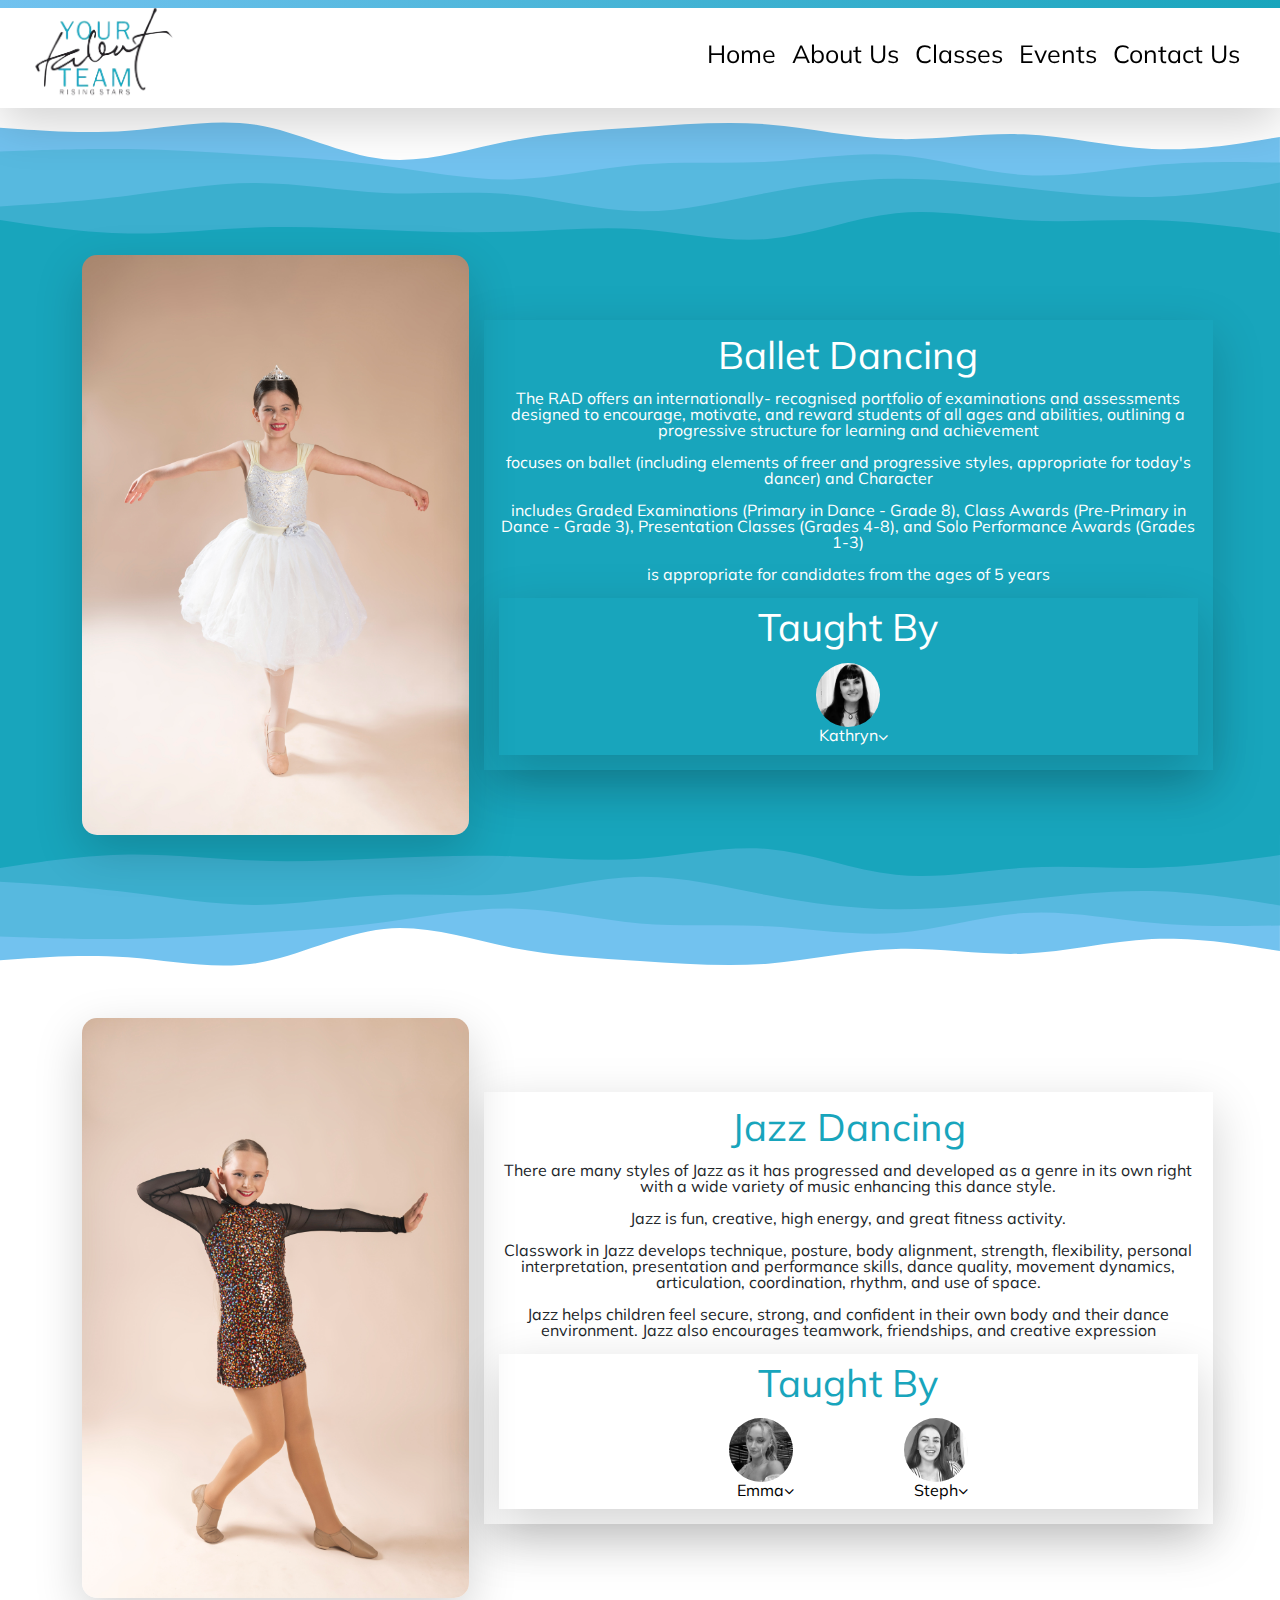
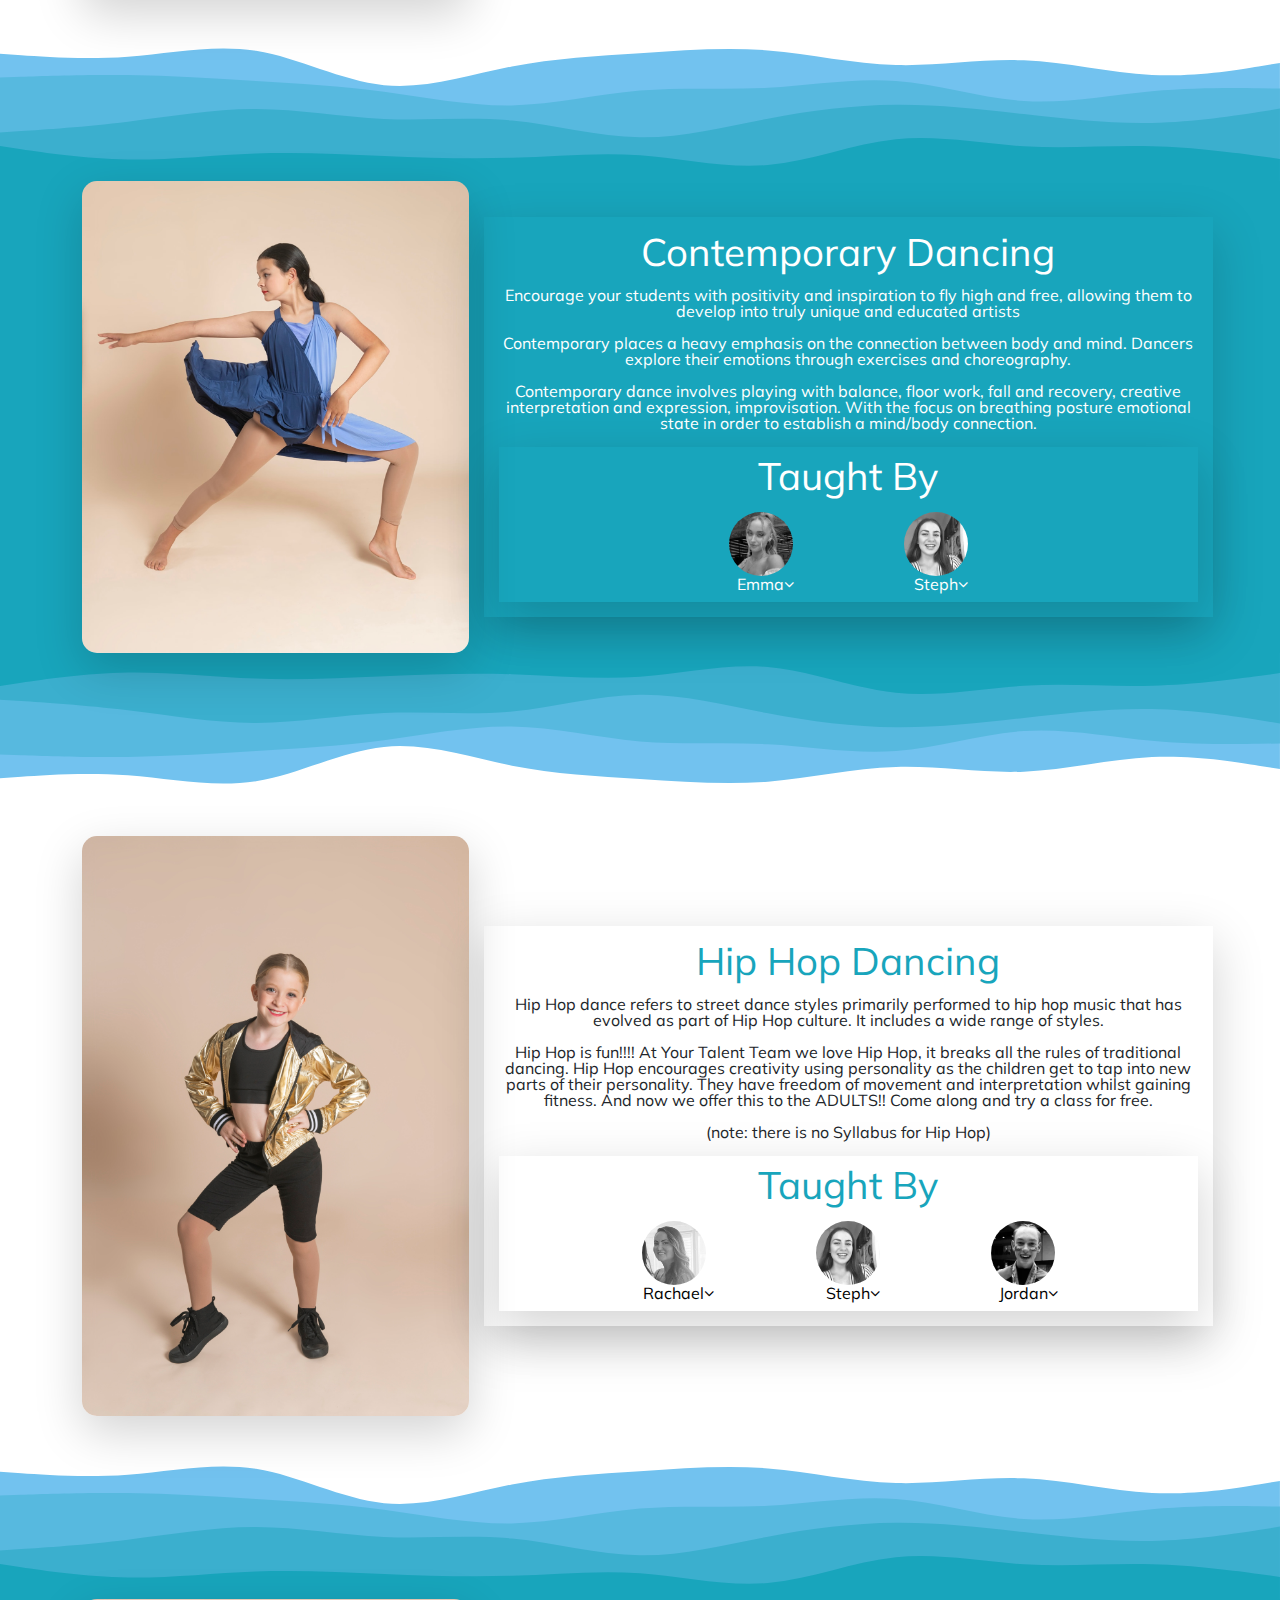
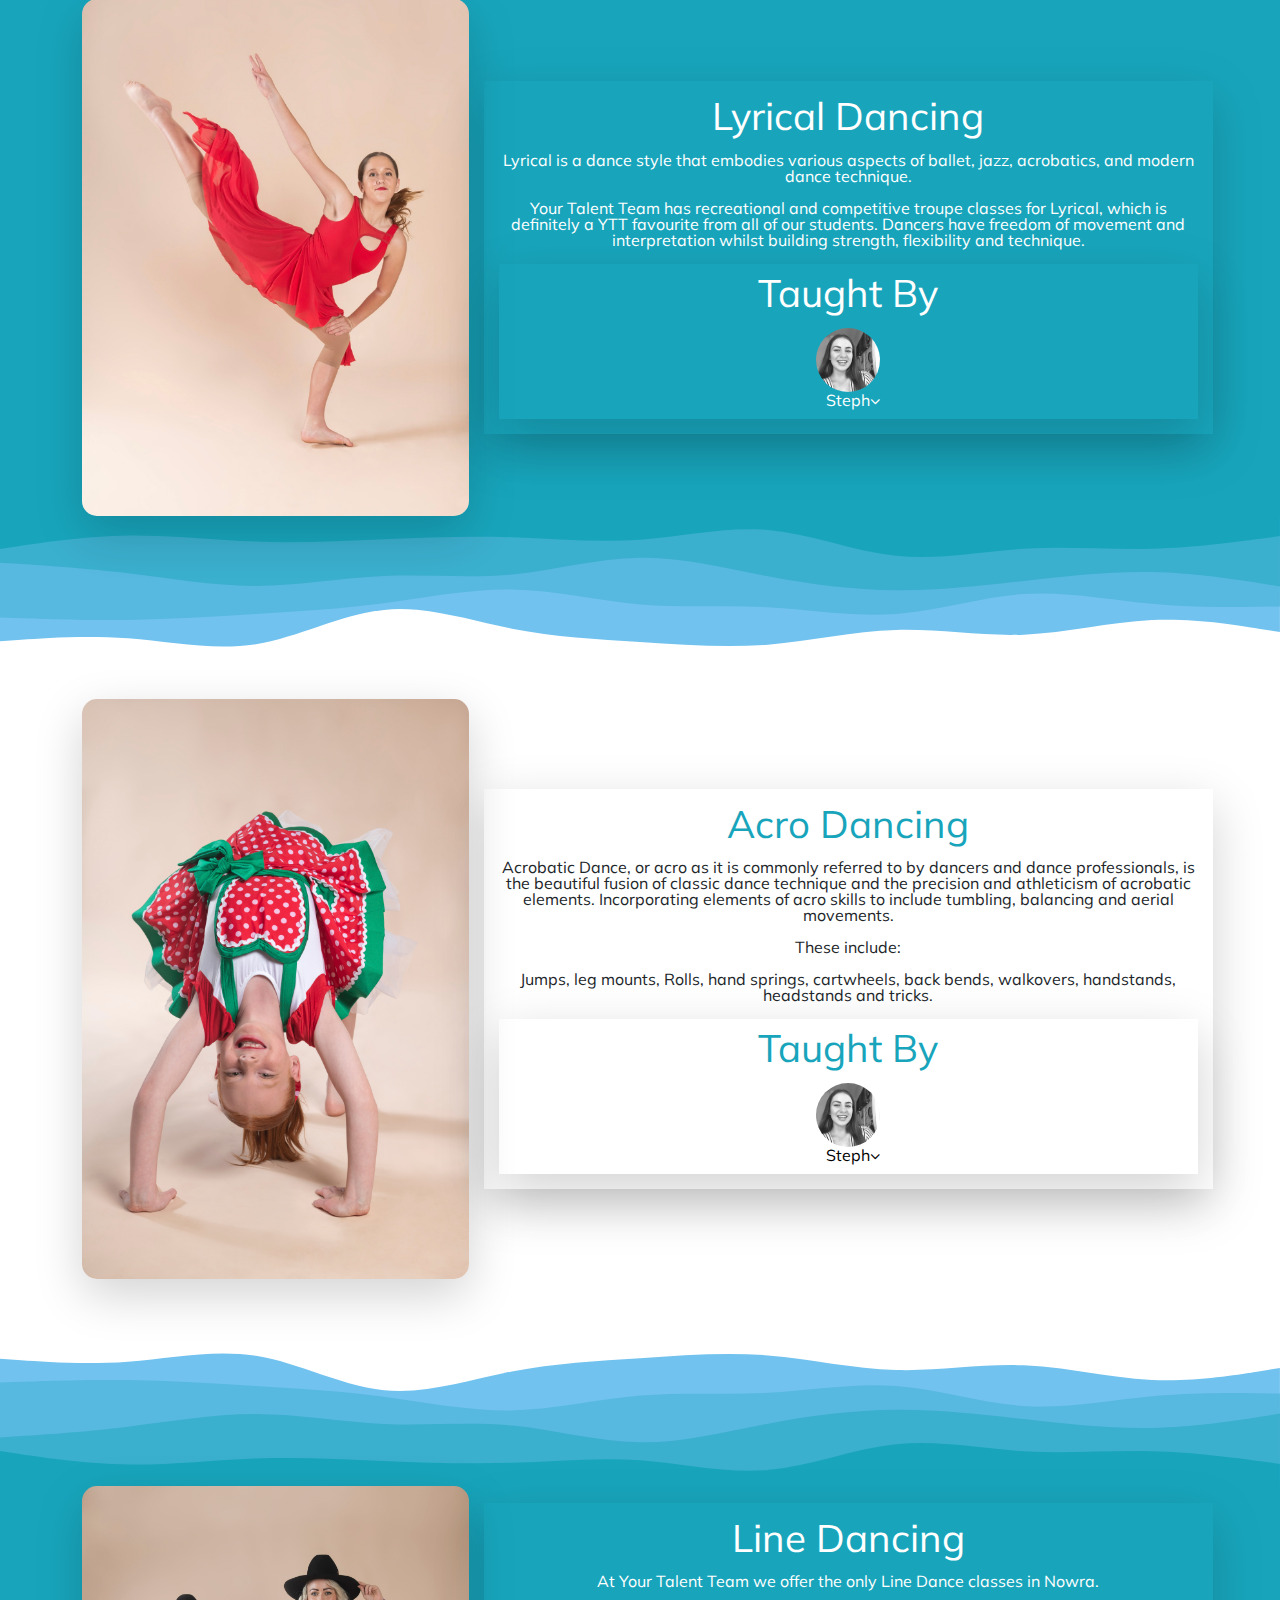
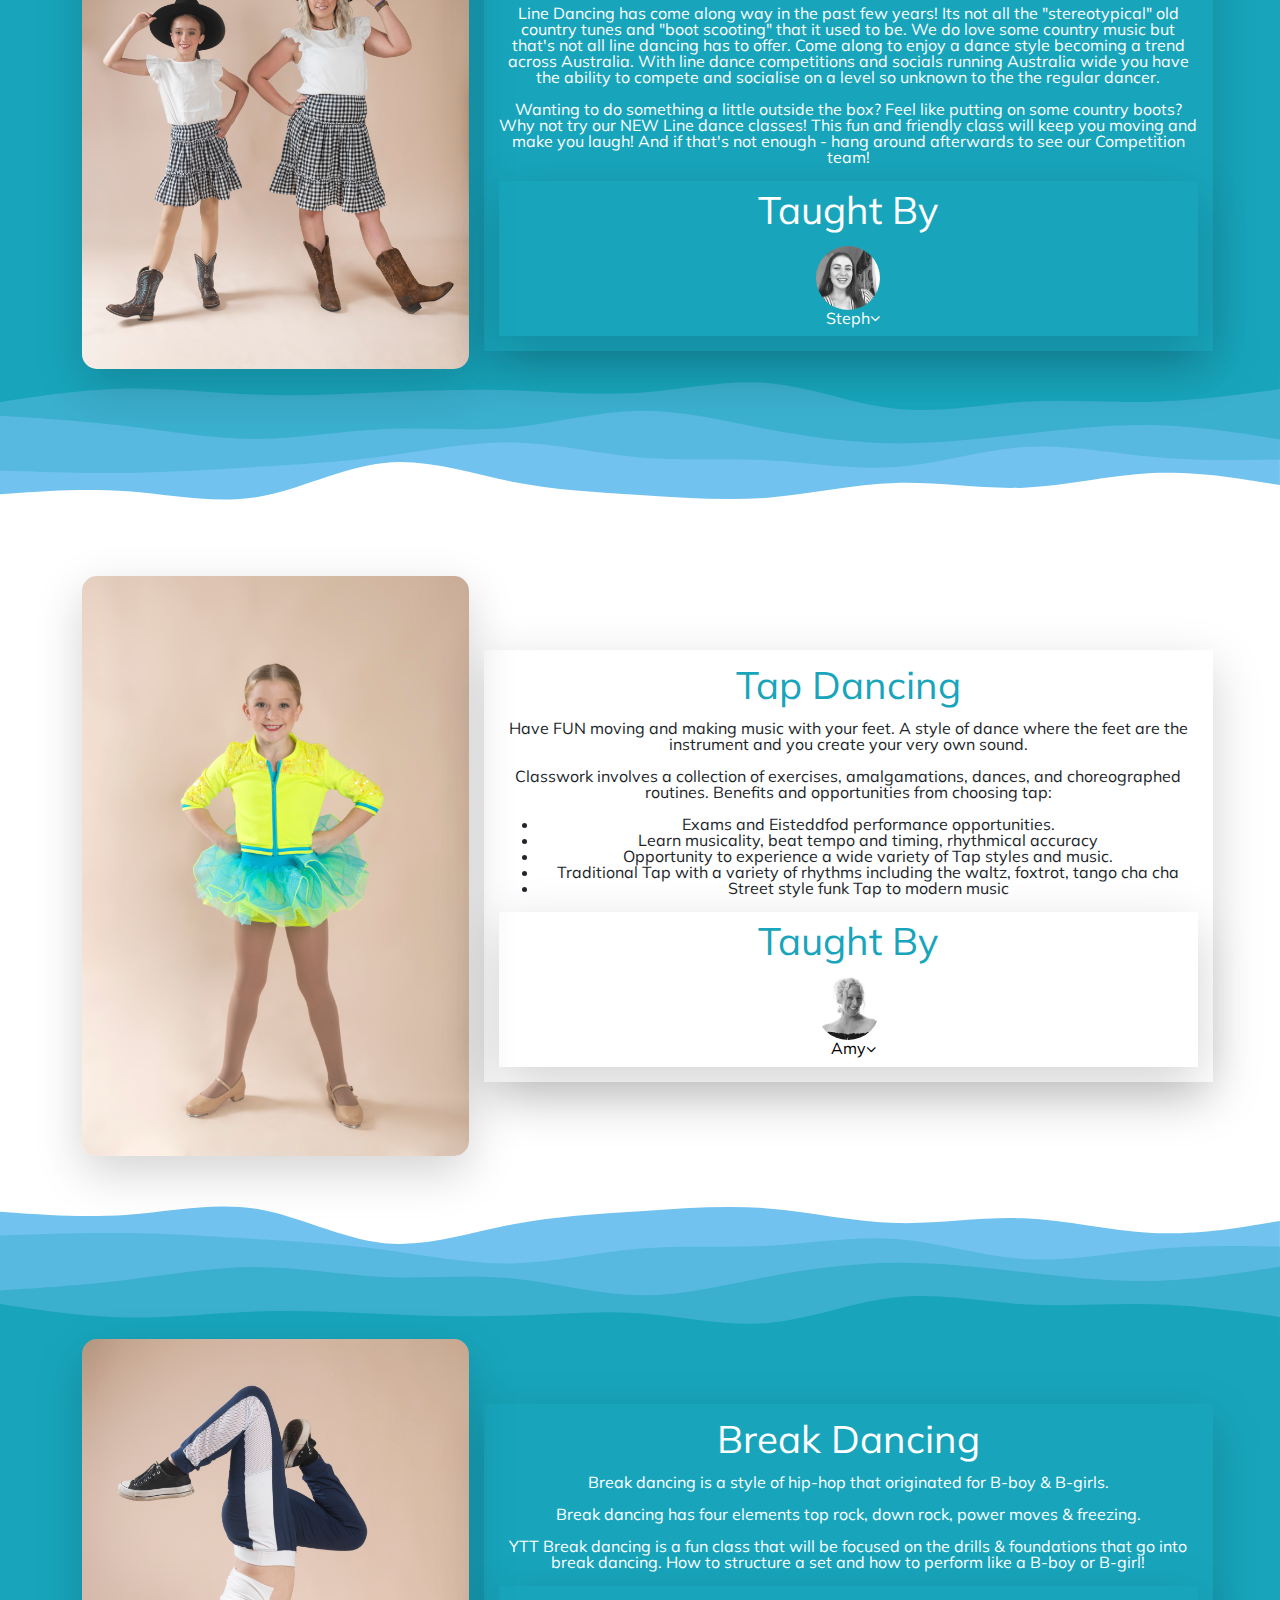
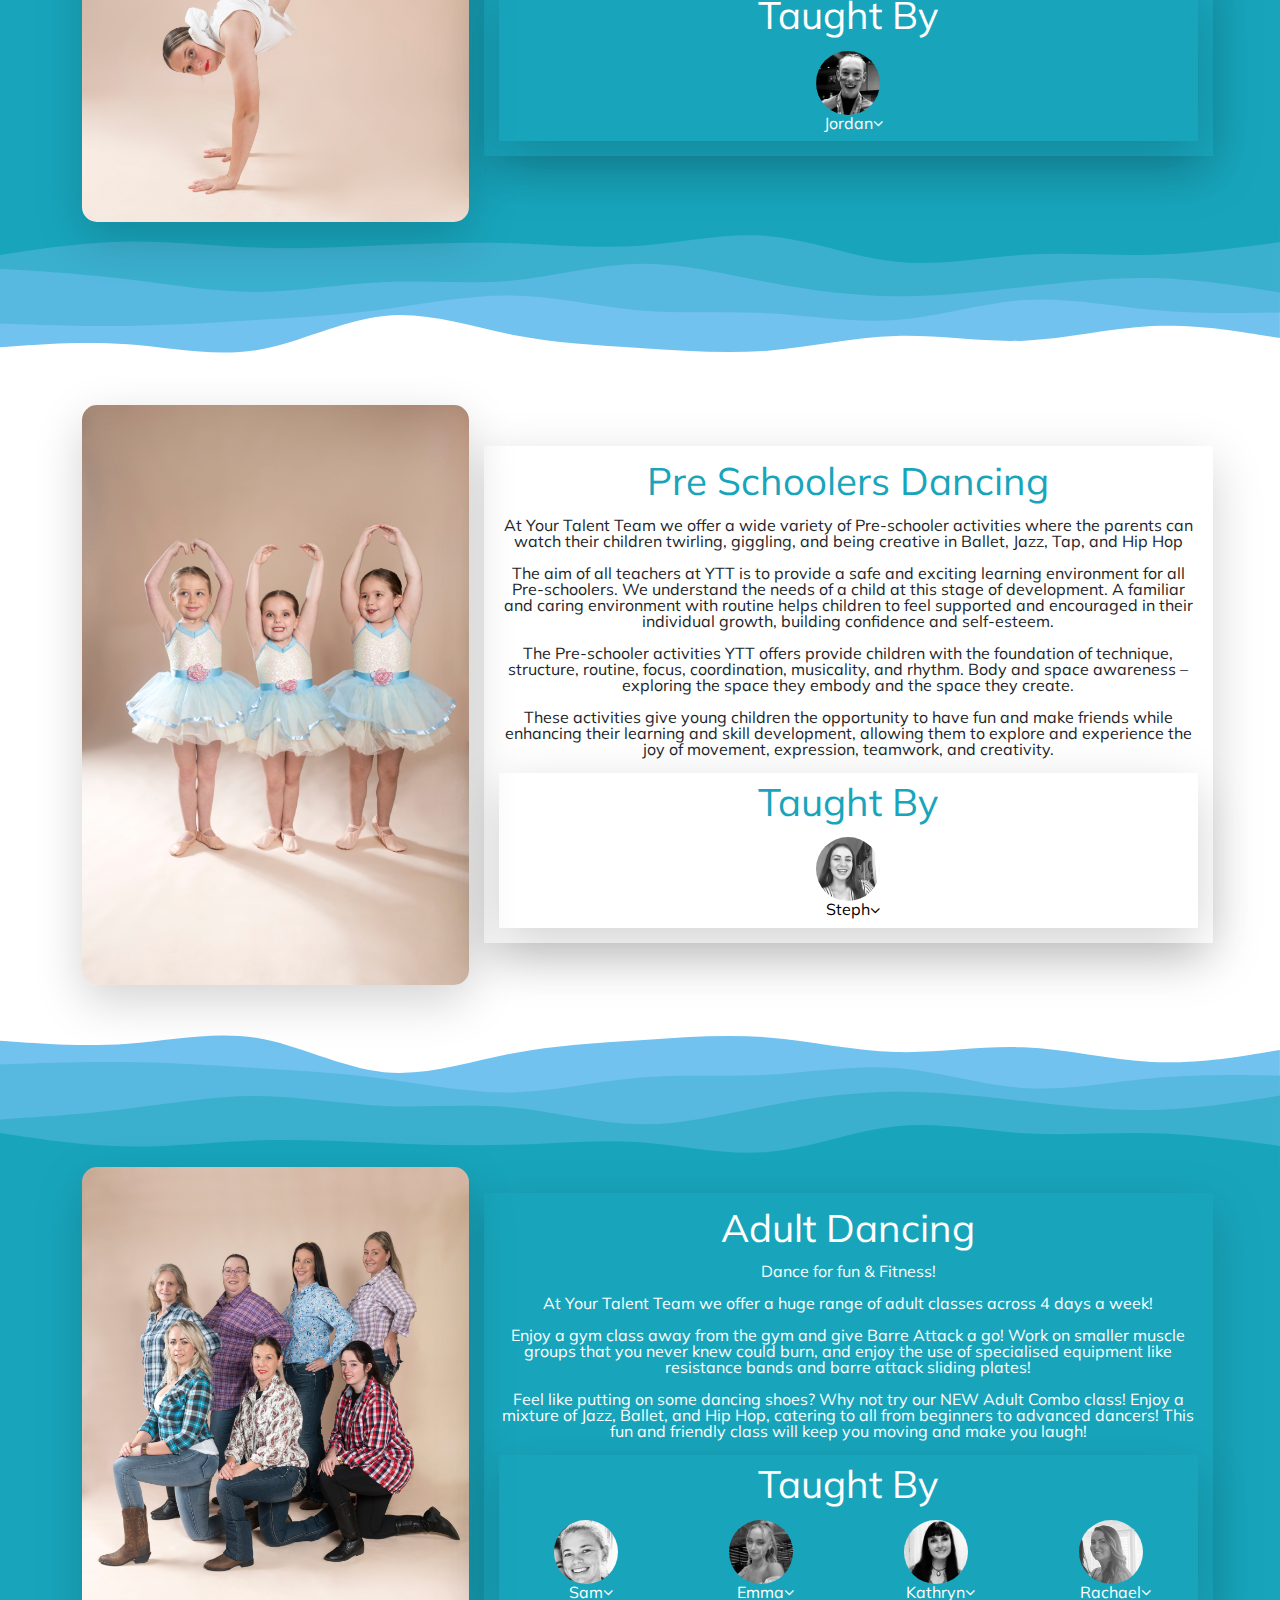
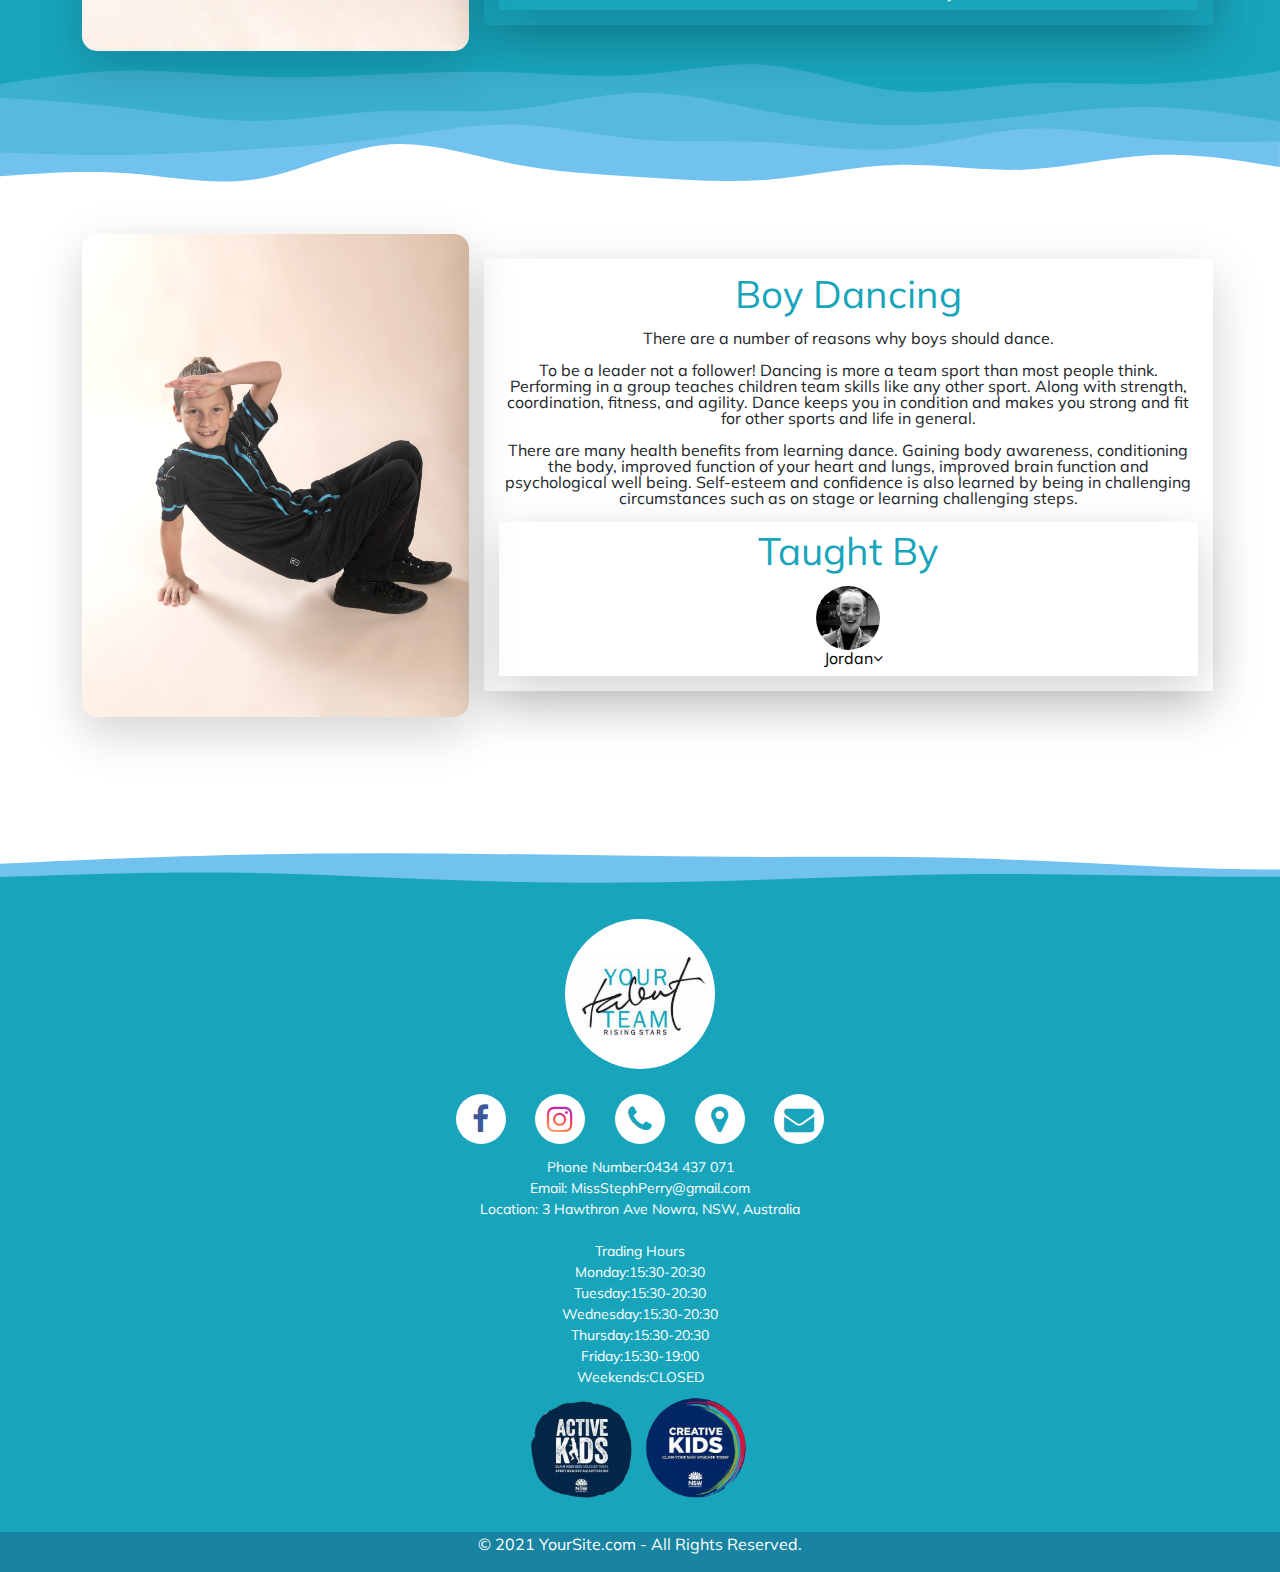
==== commit 7235502e: "update class photos" ====
--- a/YTT/classes.html
+++ b/YTT/classes.html
@@ -67,11 +67,11 @@
             }
         }
         function hip3() {
+            if (document.getElementById("show-more-hip-1").classList.contains("show")) {
+                document.getElementById("hip-swap1").click();
+            }
             if (document.getElementById("show-more-hip-2").classList.contains("show")) {
                 document.getElementById("hip-swap2").click();
-            }
-            if (document.getElementById("show-more-hip-1").classList.contains("show")) {
-                document.getElementById("hip-swap1").click();
             }
         }
         function adult1() {
@@ -97,25 +97,25 @@
             }
         }
         function adult3() {
+            if (document.getElementById("show-more-adult-1").classList.contains("show")) {
+                document.getElementById("adult-swap1").click();
+            }
             if (document.getElementById("show-more-adult-2").classList.contains("show")) {
                 document.getElementById("adult-swap2").click();
             }
+            if (document.getElementById("show-more-adult-4").classList.contains("show")) {
+                document.getElementById("adult-swap4").click();
+            }
+        }
+        function adult4() {
             if (document.getElementById("show-more-adult-1").classList.contains("show")) {
                 document.getElementById("adult-swap1").click();
             }
-            if (document.getElementById("show-more-adult-4").classList.contains("show")) {
-                document.getElementById("adult-swap4").click();
-            }
-        }
-        function adult4() {
             if (document.getElementById("show-more-adult-2").classList.contains("show")) {
                 document.getElementById("adult-swap2").click();
             }
             if (document.getElementById("show-more-adult-3").classList.contains("show")) {
                 document.getElementById("adult-swap3").click();
-            }
-            if (document.getElementById("show-more-adult-1").classList.contains("show")) {
-                document.getElementById("adult-swap1").click();
             }
         }
         function openNav() {
@@ -297,7 +297,7 @@
                             <div class="col-3">
                                 <a href='#show-more-jazz-1' id='jazz-swap-1' data-toggle='collapse'
                                     onclick='jazz1(); addEventList(this)' class="show-faculty" style='text-decoration:none;color:black;'>
-                                    <img src='imgs/Classes/steph.jpg' class='class-img-taught' />
+                                    <img src='imgs/Classes/emma.jpg' class='class-img-taught' />
                                     <div class='faculty'>Emma<i class='fa fa-angle-down'
                                             style="color: black;vertical-align: middle;text-decoration:none;margin-top:-3px;"></i>
                                     </div>
@@ -401,7 +401,7 @@
                             <div class="col-3">
                                 <a href='#show-more-contemporary-1' id='contemp-swap1' data-toggle='collapse'
                                     onclick="contemporary1(); addEventList(this)" style='text-decoration:none;color:white;'>
-                                    <img src='imgs/Classes/steph.jpg' class='class-img-taught' />
+                                    <img src='imgs/Classes/emma.jpg' class='class-img-taught' />
                                     <div class='faculty'>
                                         Emma<i class='fa fa-angle-down'
                                             style="color: white;vertical-align: middle;text-decoration:none;margin-top:-3px;"></i>
@@ -503,7 +503,7 @@
                         <div class="col-3">
                             <a href='#show-more-hip-3' data-toggle='collapse' onclick="hip3(); addEventList(this)"
                                 id='hip-swap3' style='text-decoration:none;color:black;'>
-                                <img src='imgs/Classes/steph.jpg' class='class-img-taught' />
+                                <img src='imgs/Classes/rachael.jpg' class='class-img-taught' />
                                 <div class='faculty'>
                                     Rachael<i class='fa fa-angle-down'
                                         style="color: black;vertical-align: middle;text-decoration:none;margin-top:-3px;"></i>
@@ -1102,7 +1102,7 @@
 
                             <a href='#show-more-adult-1' onclick='adult1(); addEventList(this)' data-toggle='collapse'
                                 id='adult-swap1' style='text-decoration:none;color:white;'>
-                                <img src='imgs/Classes/jordan.jpg' class='class-img-taught' />
+                                <img src='imgs/Classes/emma.jpg' class='class-img-taught' />
                                 <div class='faculty'>
                                     Emma<i class='fa fa-angle-down'
                                         style="color: white;vertical-align: middle;text-decoration:none;margin-top:-3px;"></i>
@@ -1122,7 +1122,7 @@
                         <div class="col-3">
                             <a href='#show-more-adult-3' onclick='adult3(); addEventList(this)' data-toggle='collapse'
                                 id='adult-swap3' style='text-decoration:none;color:white;'>
-                                <img src='imgs/Classes/steph.jpg' class='class-img-taught' />
+                                <img src='imgs/Classes/rachael.jpg' class='class-img-taught' />
                                 <div class='faculty'>
                                     Rachael<i class='fa fa-angle-down'
                                         style="color: white;vertical-align: middle;text-decoration:none;margin-top:-3px;"></i>
--- a/YTT/css/style.css
+++ b/YTT/css/style.css
@@ -113,7 +113,10 @@
 .class-img-taught {
   border-radius: 50%;
   height: 5vw;
-  margin-top: 20px; }
+  margin-top: 20px;
+  -webkit-filter: grayscale(100%);
+  /* Safari 6.0 - 9.0 */
+  filter: grayscale(100%); }
 
 .class-page-photos {
   border-radius: 15px;
@@ -479,13 +482,35 @@
 
 .test-carousel-text {
   text-align: center;
-  font-size: 1.5vw;
+  font-size: 32px;
   padding-left: 15vw;
   padding-right: 15vw; }
 
 #testimonial-text {
   text-align: center; }
 
+.carousel-control-prev-icon, .carousel-control-next-icon {
+  opacity: 0;
+  animation: disappear 1s linear 0s  normal forwards; }
+
+.carousel:hover .carousel-control-prev-icon {
+  animation: appear 1s linear 0s  normal forwards;
+  animation-iteration-count: 1; }
+
+.carousel:hover .carousel-control-next-icon {
+  animation: appear 1s linear 0s  normal forwards;
+  animation-iteration-count: 1; }
+
+@keyframes appear {
+  from {
+    opacity: 0; }
+  to {
+    opacity: 1; } }
+@keyframes disappear {
+  from {
+    opacity: 1; }
+  to {
+    opacity: 0; } }
 #enrol-title {
   font-size: 60px;
   color: #18a5bc;
@@ -501,9 +526,6 @@
   background-color: #1884a1;
   color: white; }
 
-@media screen and (max-width: 1200px) {
-  #test-background {
-    height: 60vw !important; } }
 @media screen and (max-width: 992px) {
   #about-paragraph {
     font-size: 3vw !important; } }
@@ -514,8 +536,11 @@
   #about-paragraph {
     font-size: 4vw !important; }
 
+  .test-carousel-text {
+    font-size: 20px !important; }
+
   #test-background {
-    height: 60vh !important; } }
+    height: 70vh !important; } }
 @media screen and (max-width: 575px) {
   #about-paragraph {
     font-size: 5vw !important;
@@ -552,8 +577,8 @@
   .cost {
     font-size: 1.8rem !important; }
 
-  div {
-    font-size: 12px !important; } }
+  .test-carousel-text {
+    font-size: 25px; } }
 @media screen and (max-width: 375px) {
   .class-img {
     width: 100px !important;
@@ -567,9 +592,6 @@
 
   .cost {
     font-size: 7.5vw !important; }
-
-  .test-carousel-text {
-    font-size: 4px !important; }
 
   .fa {
     width: 40px !important;
@@ -666,9 +688,6 @@
   .event-title-text-1 {
     font-size: 2.2vw; }
 
-  .test-carousel-text {
-    font-size: 2.4vw !important; }
-
   .find-out-more {
     font-size: 2vw !important;
     width: 90%; }
@@ -688,19 +707,11 @@
   .event-title-text-1 {
     font-size: 4vw; }
 
-  .test-carousel-text {
-    font-size: 2.75vw !important;
-    padding-left: 5vw;
-    padding-right: 5vw; }
-
   .class-page-title {
     font-size: 40px !important; }
 
   .class-img-taught {
     height: 12vw !important; }
-
-  div {
-    font-size: 15px !important; }
 
   .class-card-title {
     font-size: 4.8vw !important; }
@@ -733,11 +744,6 @@
   .event-title-text-1 {
     font-size: 6vw; }
 
-  .test-carousel-text {
-    font-size: 3.4vw !important;
-    padding-left: 0;
-    padding-right: 0; }
-
   .card-text {
     font-size: 3.75vw !important; }
 
@@ -755,9 +761,6 @@
 
   .find-out-more {
     font-size: 6vw !important; } }
-@media screen and (max-width: 450px) {
-  .test-carousel-text {
-    font-size: 3.6vw !important; } }
 @media screen and (max-width: 713px) {
   #show-hamburger {
     display: block; } }
